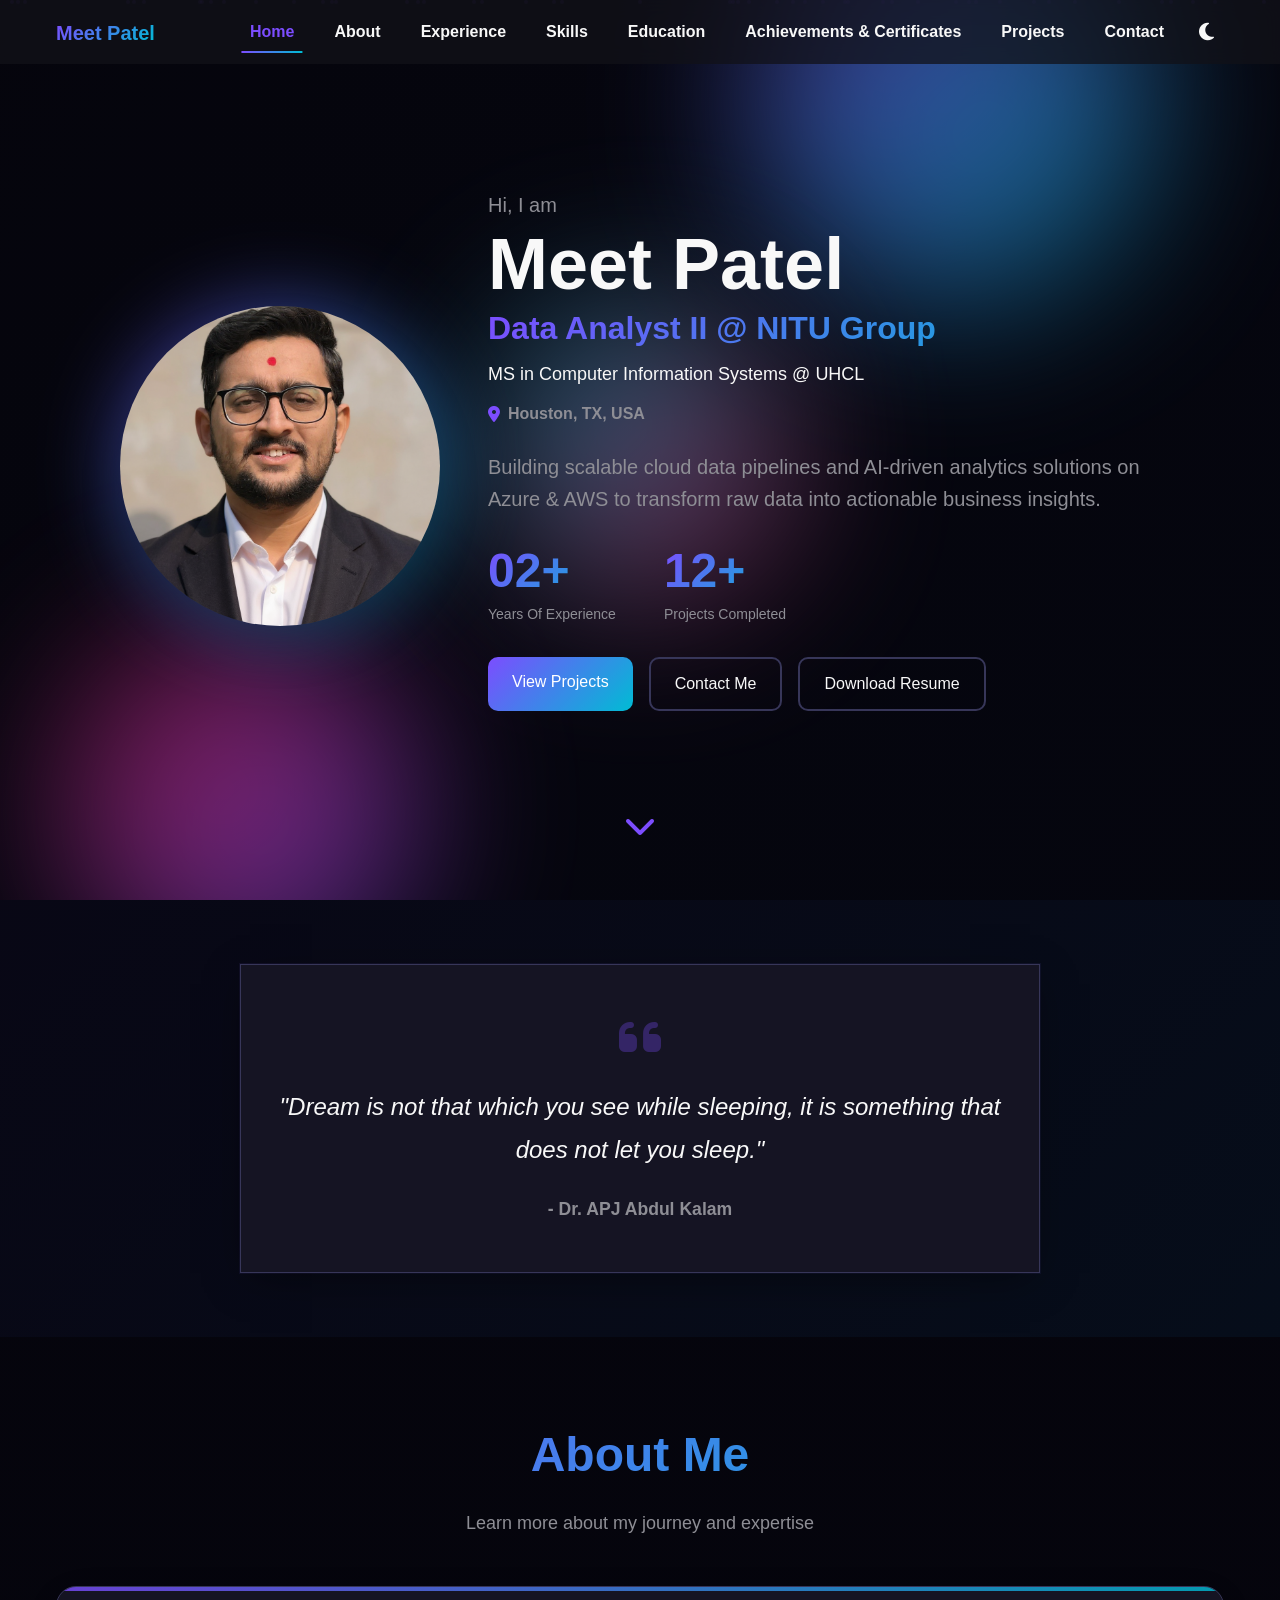
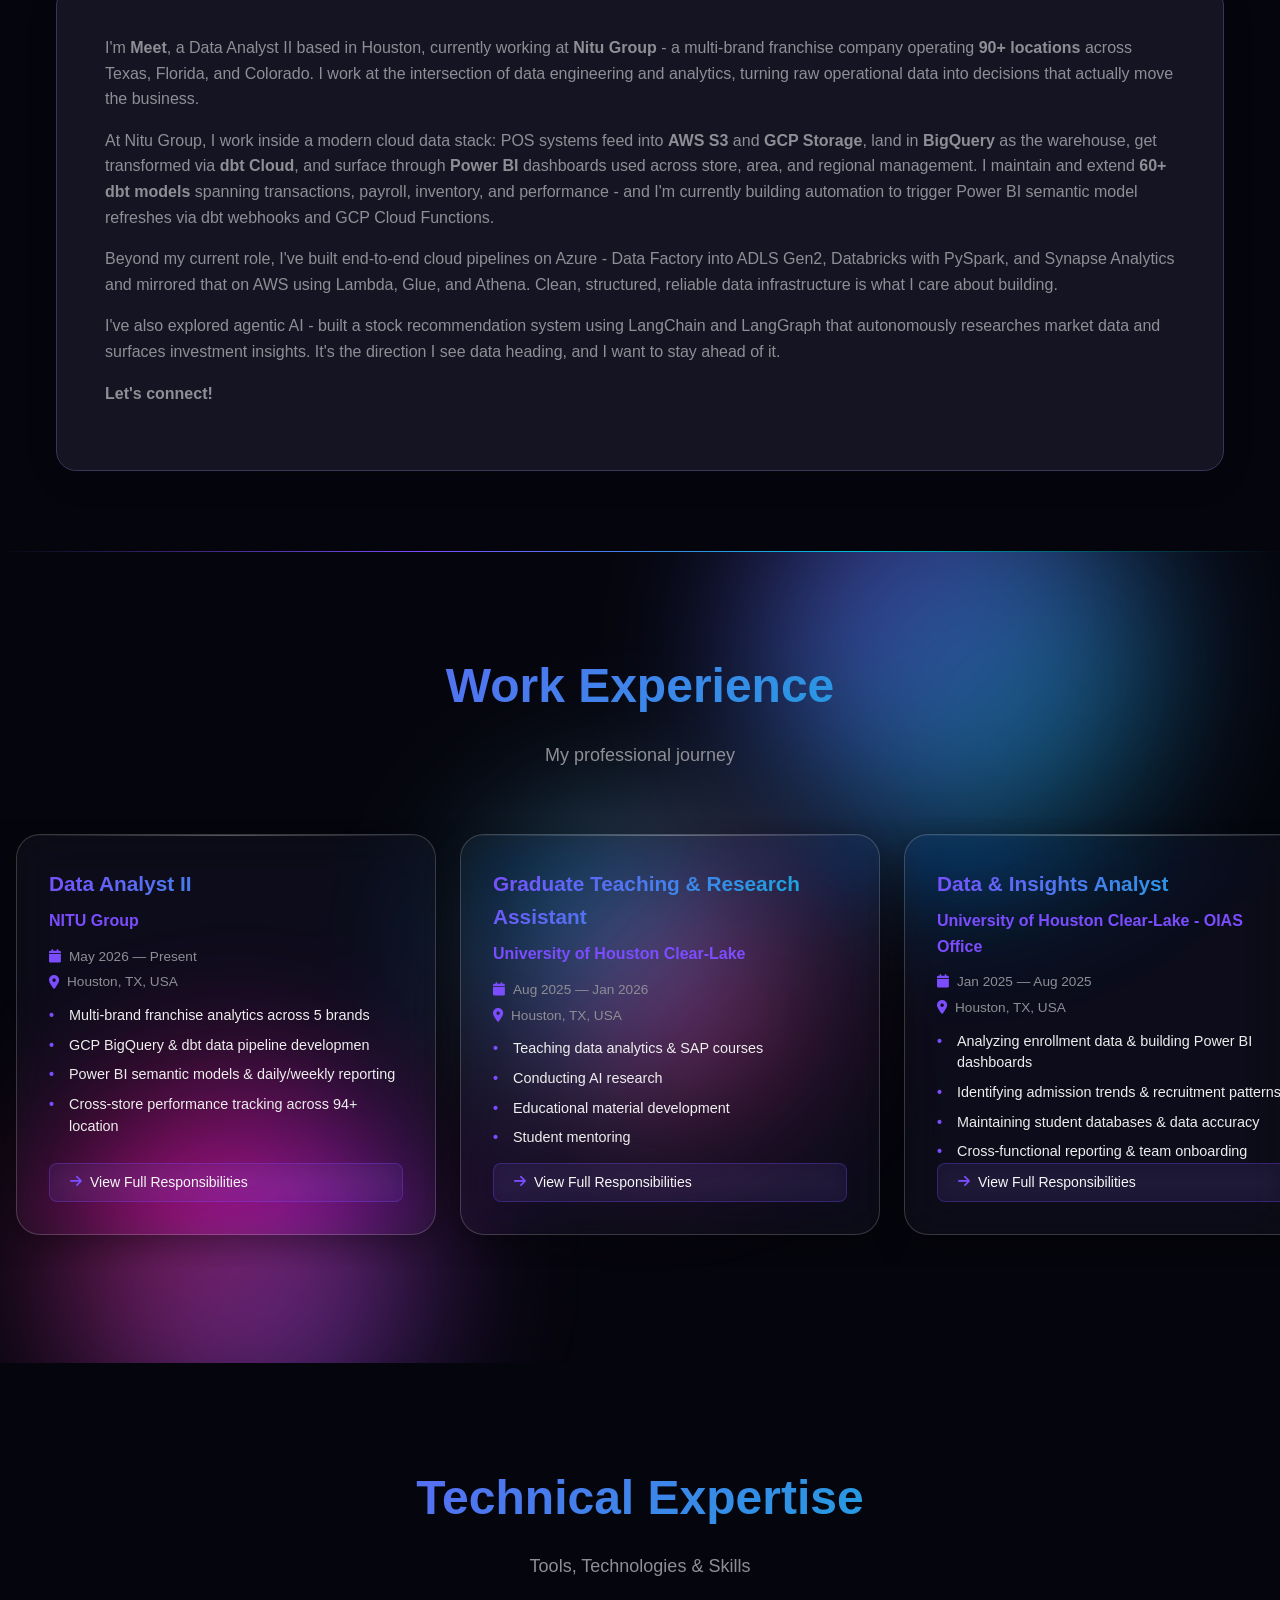
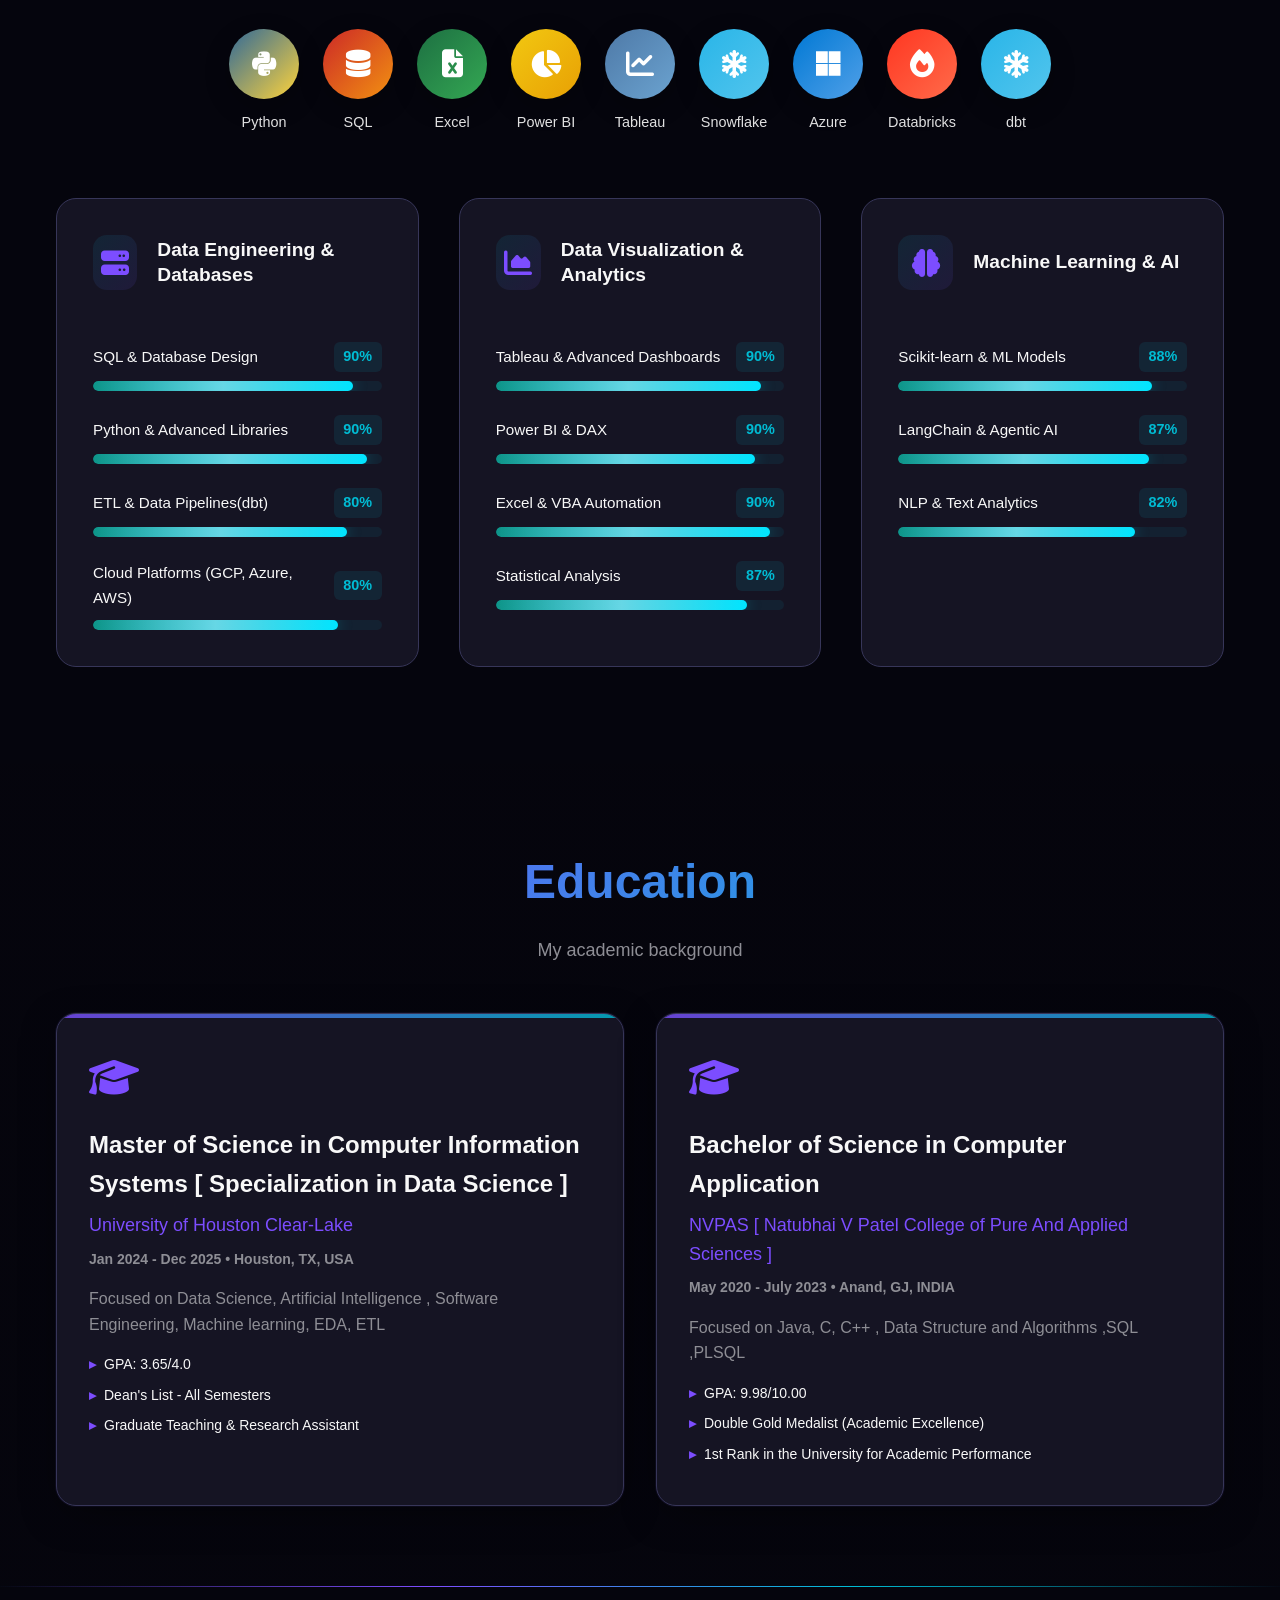
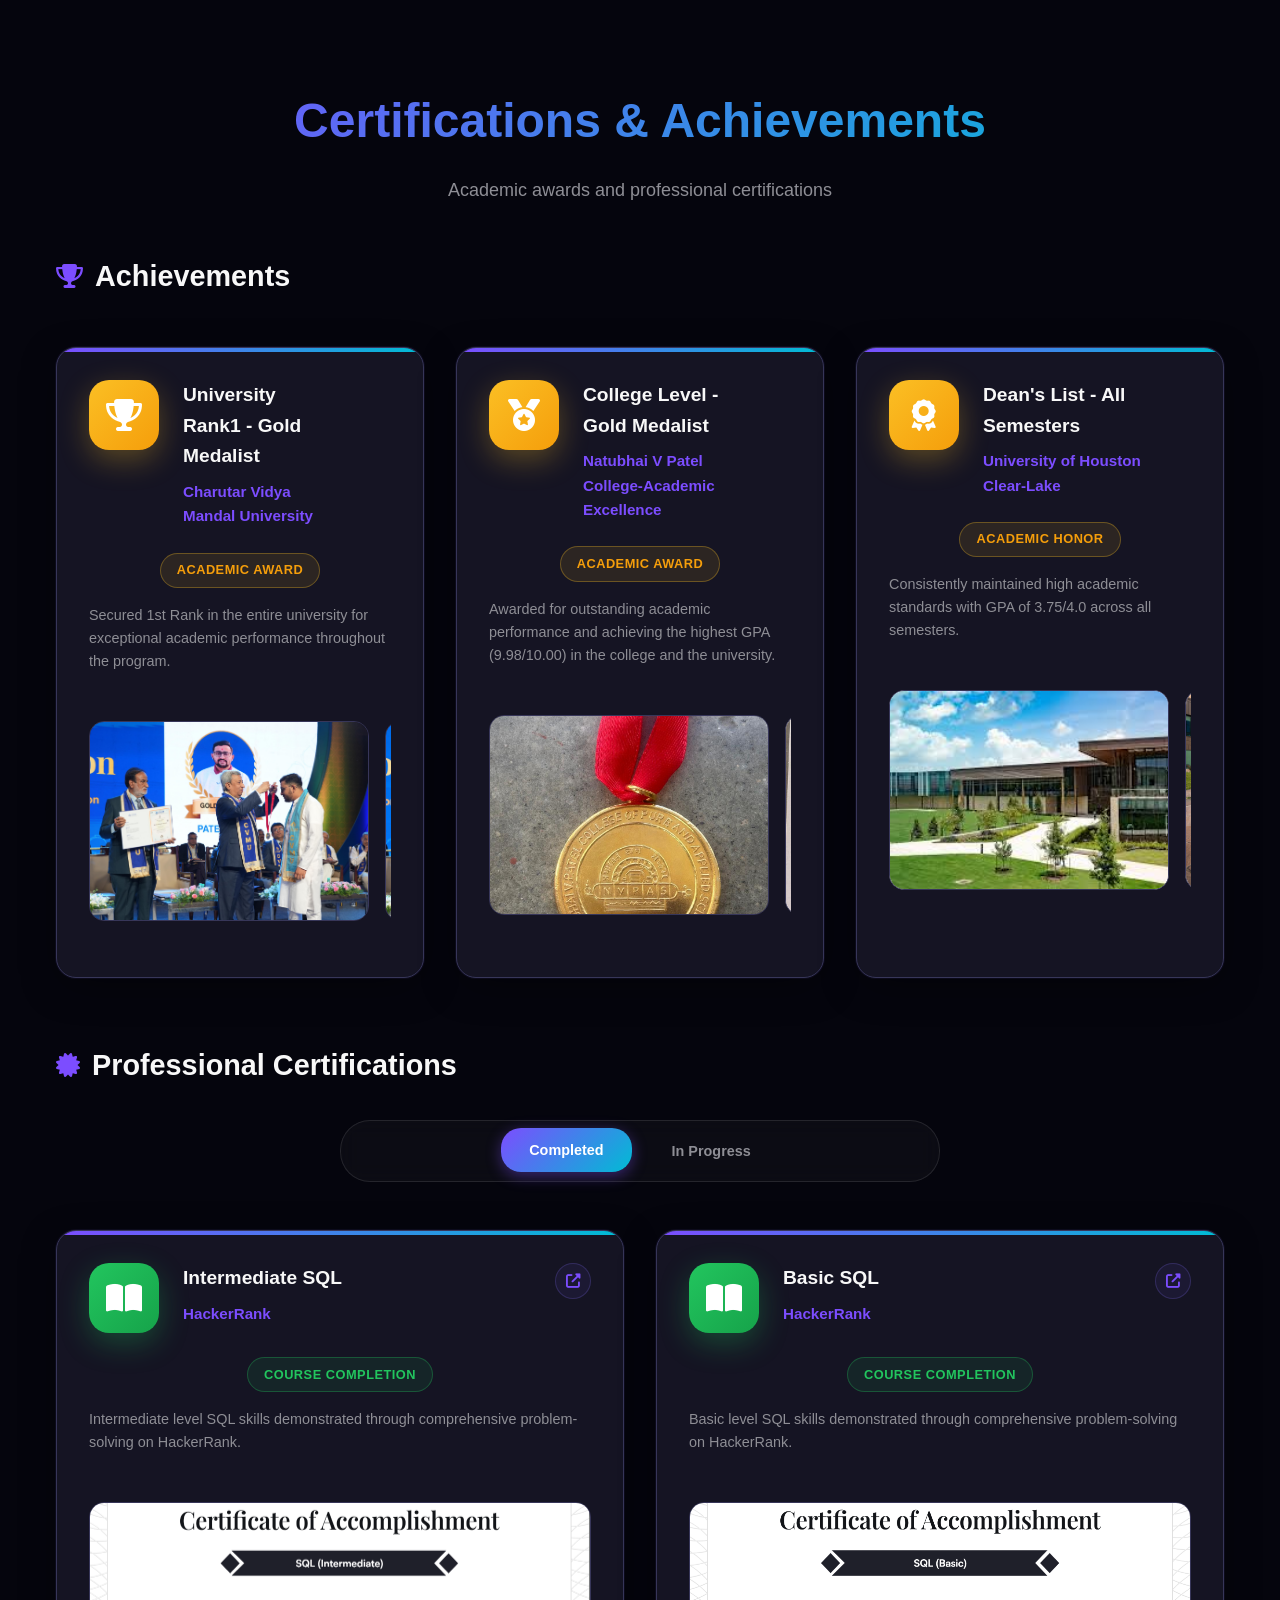
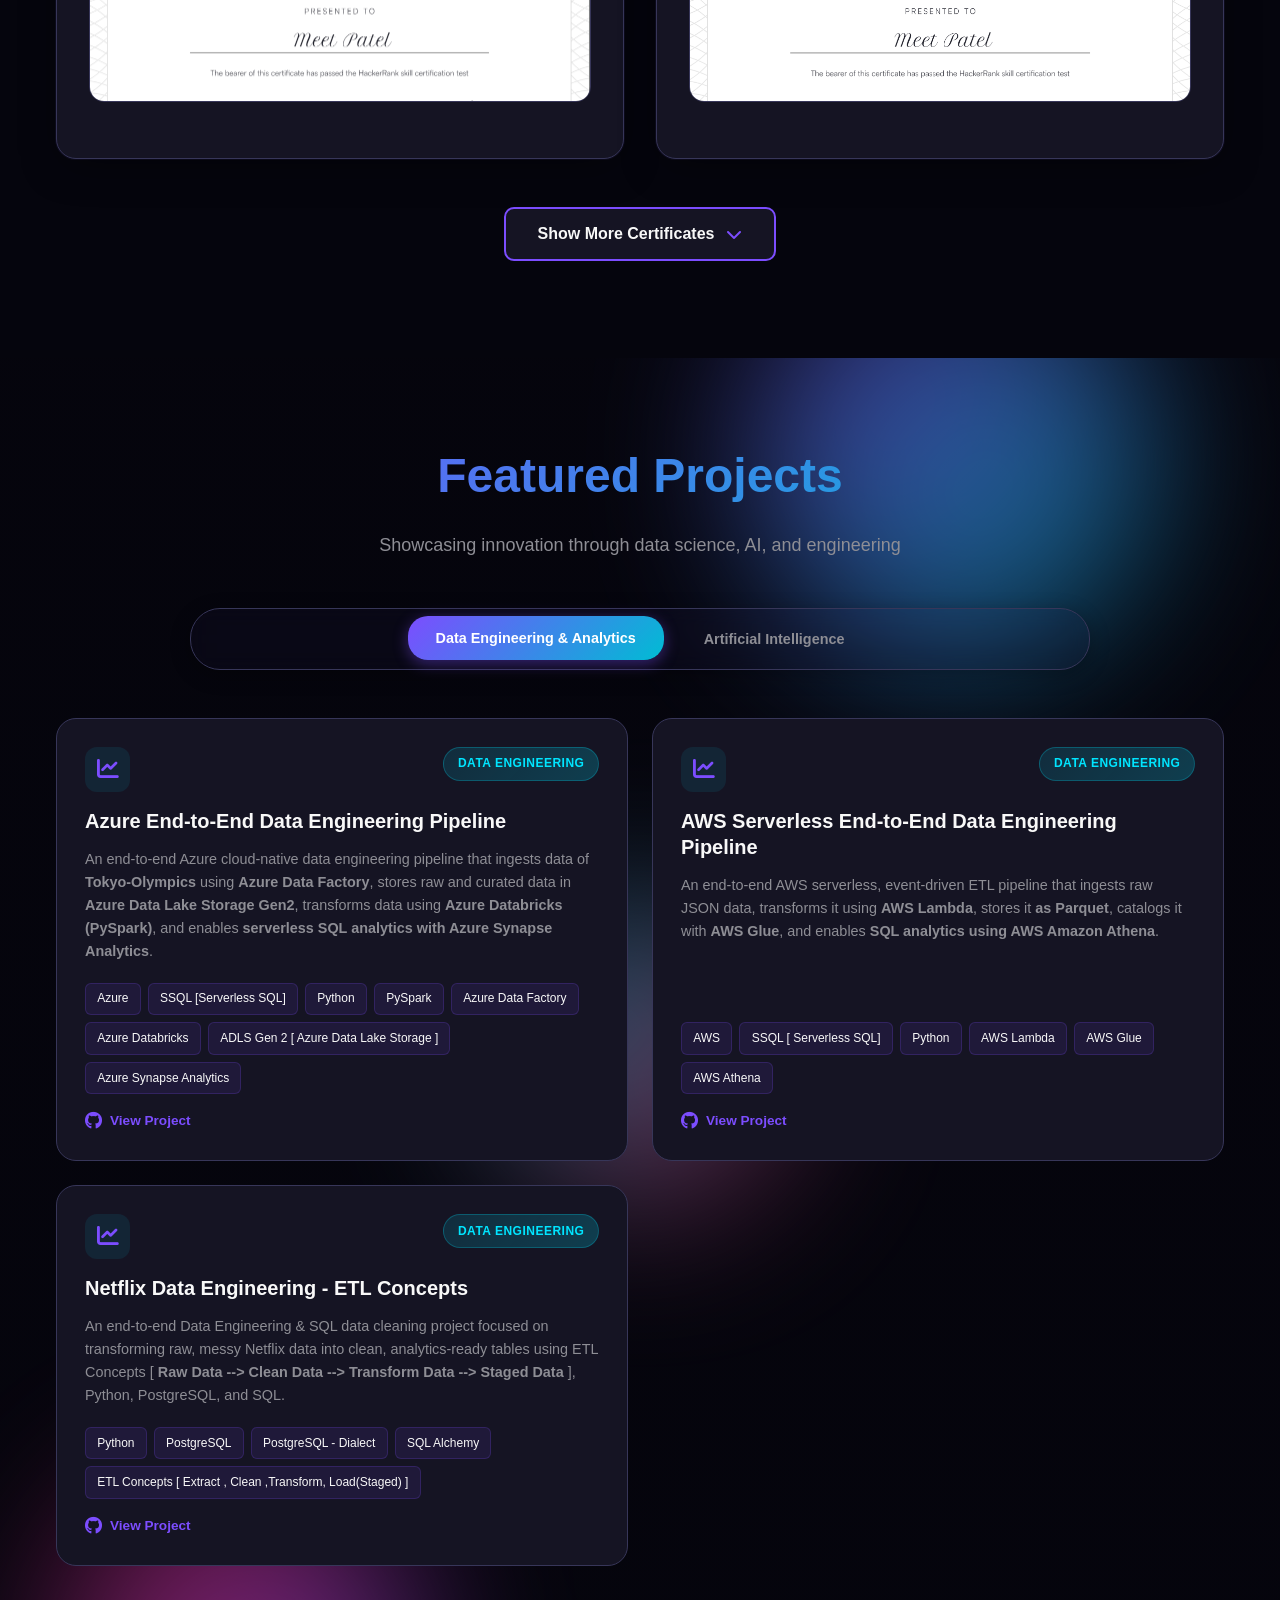
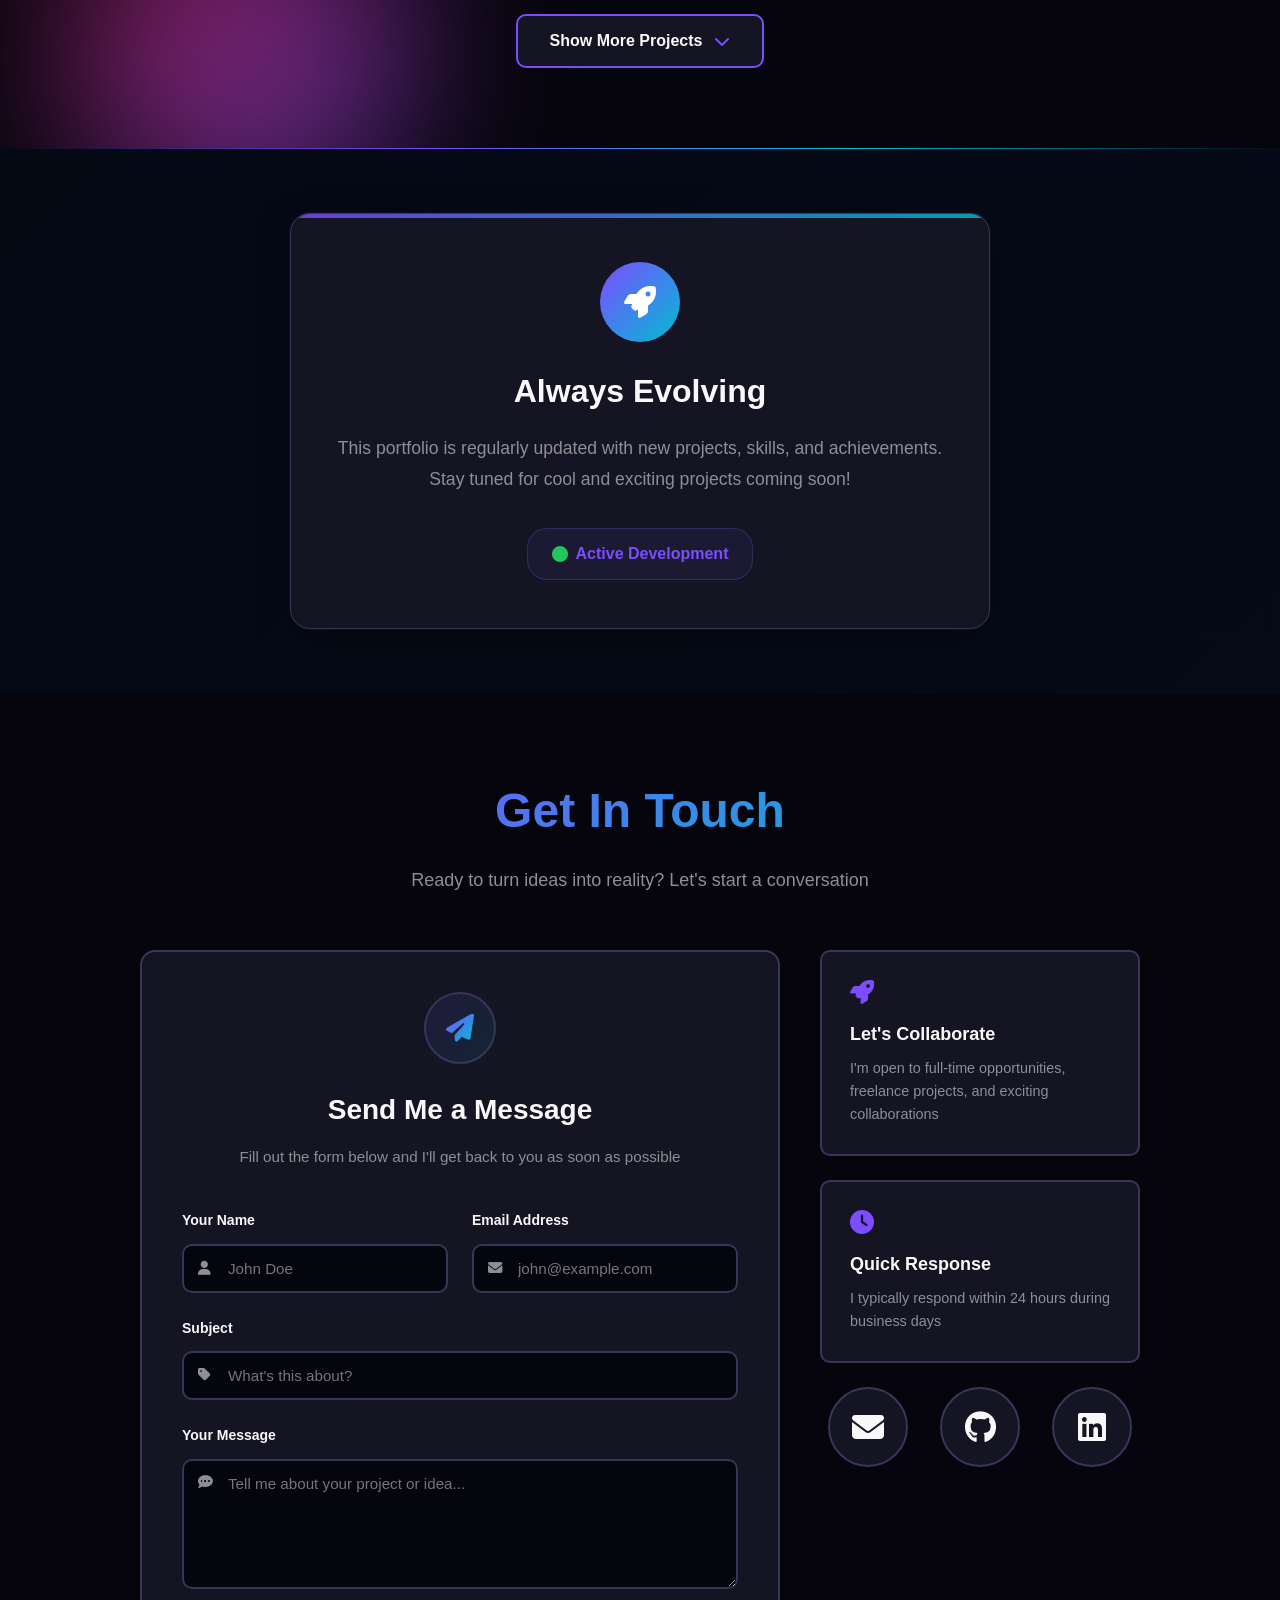
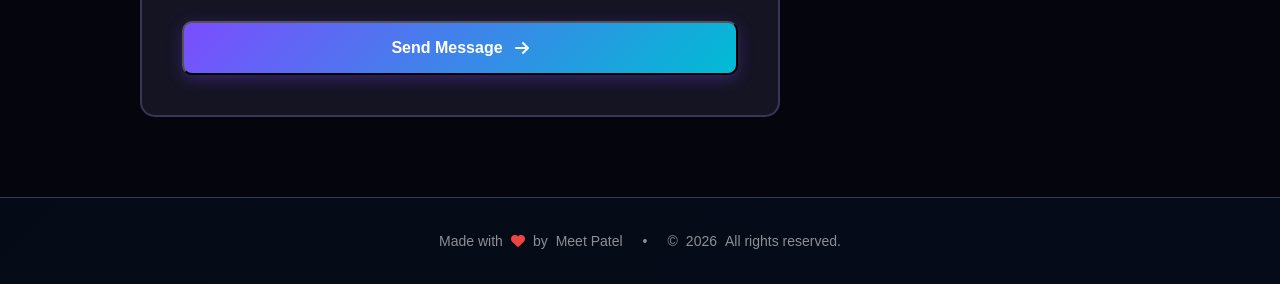
==== index.html @ b6e89685 "Few Updates Added." ====
<!DOCTYPE html>
<html lang="en" class="dark">
<head>
    <meta charset="UTF-8">
    <meta name="viewport" content="width=device-width, initial-scale=1.0">
    <title>Meet Patel - Data Analyst | AI Engineer | SQL Developer | ETL Developer</title>
    <meta name="description" content="Building modern Data solutions with expertise in data analysis, data engineering, and cloud pipeline development.">
    <meta name="keywords" content="Full Stack Developer, Web Developer, React, Next.js, Portfolio">
    <link rel="icon" href="../portfolio/public/images/Meet2.png">
    <link rel="stylesheet" href="styles.css">
    <link rel="stylesheet" href="https://cdnjs.cloudflare.com/ajax/libs/font-awesome/6.4.0/css/all.min.css">
    
    <!-- Google Analytics -->
    <script async src="https://www.googletagmanager.com/gtag/js?id=G-3W97NX7TT8"></script>
    <script>
        window.dataLayer = window.dataLayer || [];
        function gtag(){dataLayer.push(arguments);}
        gtag('js', new Date());
        gtag('config', 'G-3W97NX7TT8');
    </script>
</head>
<body class="gradient-bg">
    <!-- Navigation -->
    <nav id="navigation">
        <div class="container">
            <div class="nav-content">
                <h2><a href="#hero" class="logo gradient-text">Meet Patel</a></h2>
                
                <div class="nav-desktop" id="navMenu">
                    <a href="#hero" class="nav-link">Home</a>
                    <a href="#about" class="nav-link">About</a>
                    <a href="#experience" class="nav-link">Experience</a>
                    <a href="#skills" class="nav-link">Skills</a>
                    <a href="#education" class="nav-link">Education</a>
                    <a href="#certificates" class="nav-link">Achievements & Certificates</a>
                    <a href="#projects" class="nav-link">Projects</a>
                    <a href="#contact" class="nav-link">Contact</a>
                    <button id="themeToggle" class="theme-toggle">
                        <i class="fas fa-sun sun-icon"></i>
                        <i class="fas fa-moon moon-icon"></i>
                    </button>
                </div>

                <div class="nav-mobile">
                    <button id="themeToggleMobile" class="theme-toggle">
                        <i class="fas fa-sun sun-icon"></i>
                        <i class="fas fa-moon moon-icon"></i>
                    </button>
                    <button id="menuToggle" class="menu-toggle">
                        <i class="fas fa-bars"></i>
                    </button>
                </div>
            </div>

            <div class="mobile-menu" id="mobileMenu">
                <a href="#hero" class="mobile-link">Home</a>
                <a href="#about" class="mobile-link">About</a>
                <a href="#experience" class="mobile-link">Experience</a>
                <a href="#skills" class="mobile-link">Skills</a>
                <a href="#education" class="mobile-link">Education</a>
                <a href="#certificates" class="mobile-link">Achievements & Certificates</a>
                <a href="#projects" class="mobile-link">Projects</a>
                <a href="#contact" class="mobile-link">Contact</a>
            </div>
            
            <div class="menu-backdrop" id="menuBackdrop"></div>
        </div>
    </nav>

    <!-- Hero Section -->
    <section id="hero" class="hero-section">
        <div class="glass-background">
            <div class="glass-blob glass-blob-1"></div>
            <div class="glass-blob glass-blob-2"></div>
            <div class="glass-blob glass-blob-3"></div>
        </div>
        <div class="particles" id="particles"></div>
        
        <div class="container hero-container">
            <div class="hero-content">
                <div class="profile-photo">
                    <div class="profile-glow"></div>
                    <img src="assets/images/Meet2.png" alt="Meet Patel" id="profileImage">
                </div>

                <div class="hero-text">
                    <p class="hero-greeting">Hi, I am</p>
                    <h1 class="hero-name" id="heroName">Meet Patel</h1>
                    <h2 class="hero-profession gradient-text" id="heroTitle">
                         Data Analyst II @ NITU Group  <!--&nbsp;&nbsp; /-- &nbsp;&nbsp;Data Engineer&nbsp;&nbsp -->
                    </h2>
                    <p class="hero-education">MS in Computer Information Systems @ UHCL </p>
                    <div class="hero-location">
                        <i class="fas fa-map-marker-alt"></i>
                        <span id="heroLocation"><b>Houston, TX, USA</b></span>
                    </div>
                    <p class="hero-tagline" id="heroTagline">Building scalable cloud data pipelines and AI-driven analytics solutions on Azure & AWS to transform raw data into actionable business insights.</p>
                    
                    <div class="hero-stats">
                        <div class="stat-item">
                            <h3 class="stat-number gradient-text">02+</h3>
                            <p class="stat-label">Years of Experience</p>
                        </div>
                        <div class="stat-item">
                            <h3 class="stat-number gradient-text">12+</h3>
                            <p class="stat-label">Projects Completed</p>
                        </div>
                    </div>
                    
                    <div class="hero-buttons">
                        <a href="#projects" class="btn btn-primary glow-effect">View Projects</a>
                        <a href="#contact" class="btn btn-outline">Contact Me</a>
                        <a href="assets/resume/Meet-Patel-1.0.pdf" download="Meet_Patel_Resume.pdf" class="btn btn-outline">Download Resume</a>
                    </div>

                    <div class="social-links" id="socialLinks">
                        <!-- Loaded dynamically -->
                    </div>
                </div>
            </div>
        </div>

        <div class="scroll-indicator">
            <a href="#about"><i class="fas fa-chevron-down"></i></a>
        </div>
    </section>

    <!-- Quote Section -->
    <section class="quote-section">
        <div class="container">
            <div class="quote-card">
                <i class="fas fa-quote-left quote-icon"></i>
                <p class="quote-text">"Dream is not that which you see while sleeping, it is something that does not let you sleep."</p>
                <p class="quote-author">- Dr. APJ Abdul Kalam</p>
            </div>
        </div>
    </section>

    <!-- About Section -->
    <section id="about" class="section">
        <div class="container">
            <h2 class="section-title gradient-text">About Me</h2>
            <p class="section-subtitle">Learn more about my journey and expertise</p>
            
            <div class="about-card">
                <div class="about-content">
                    <div class="about-text">
                        
                        <p class="about-bio">
                            I'm <strong>Meet</strong>, a Data Analyst II based in Houston, currently working at
    <strong>Nitu Group</strong> - a multi-brand franchise company operating <strong>90+ locations</strong>
    across Texas, Florida, and Colorado. I work at the intersection of data engineering and
    analytics, turning raw operational data into decisions that actually move the business.
                        </p>
                        <p class="about-bio">
                            At Nitu Group, I work inside a modern cloud data stack: POS systems feed into
    <strong>AWS S3</strong> and <strong>GCP Storage</strong>, land in <strong>BigQuery</strong> as the
    warehouse, get transformed via <strong>dbt Cloud</strong>, and surface through
    <strong>Power BI</strong> dashboards used across store, area, and regional management.
    I maintain and extend <strong>60+ dbt models</strong> spanning transactions, payroll,
    inventory, and performance - and I'm currently building automation to trigger
    Power BI semantic model refreshes via dbt webhooks and GCP Cloud Functions.
                        </p>
                        <p class="about-bio">
                            Beyond my current role, I've built end-to-end cloud pipelines on Azure -
    Data Factory into ADLS Gen2, Databricks with PySpark, and Synapse Analytics and
    mirrored that on AWS using Lambda, Glue, and Athena. Clean, structured, reliable
    data infrastructure is what I care about building.
                        </p>
                        <p class="about-bio">
                            I've also explored agentic AI - built a stock recommendation system using
    LangChain and LangGraph that autonomously researches market data and surfaces investment
    insights. It's the direction I see data heading, and I want to stay ahead of it.
                        </p>
                        <p class="about-bio">
                         <strong>Let's connect!</strong>
                        </p>
                    </div>

                    <div class="stats-grid" id="statsGrid">
                        <!-- Loaded dynamically -->
                    </div>
                </div>
            </div>
        </div>
    </section>

     <!-- Experience Section -->
    <section id="experience" class="section experience-section">
        <div class="glass-background">
            <div class="glass-blob glass-blob-1"></div>
            <div class="glass-blob glass-blob-2"></div>
            <div class="glass-blob glass-blob-3"></div>
        </div>
        
        <div class="container">
            <h2 class="section-title gradient-text" style="position: relative; z-index: 1;">Work Experience</h2>
            <p class="section-subtitle" style="position: relative; z-index: 1;">My professional journey</p>
        </div>
            
        <div class="experience-scroll-container">
            <div class="experience-scroll-wrapper">
                <!-- Large Featured Card - Main Experience -->
                <div class="glass-bento-item glass-bento-item-1">
                    <div>
                        <h3 class="bento-title gradient-text">Data Analyst II</h3>
                        <p class="bento-company">NITU Group</p>
                        <div class="bento-meta">
                            <i class="fas fa-calendar"></i>
                            <span>May 2026 — Present</span>
                        </div>
                        <div class="bento-meta">
                            <i class="fas fa-map-marker-alt"></i>
                            <span>Houston, TX, USA</span>
                        </div>
                        <ul class="bento-list">
                            <li>Multi-brand franchise analytics across 5 brands</li>
                            <li>GCP BigQuery & dbt data pipeline developmen</li>
                            <li>Power BI semantic models & daily/weekly reporting</li>
                            <li>Cross-store performance tracking across 94+ location</li>
                        </ul>
                    </div>
                    <button class="bento-button" onclick="openResponsibilitiesModal('exp5')">
                        <i class="fas fa-arrow-right"></i> View Full Responsibilities
                    </button>
                </div>
                <div class="glass-bento-item glass-bento-item-1">
                    <div>
                        <h3 class="bento-title gradient-text">Graduate Teaching & Research Assistant</h3>
                        <p class="bento-company">University of Houston Clear-Lake</p>
                        <div class="bento-meta">
                            <i class="fas fa-calendar"></i>
                            <span>Aug 2025 — Jan 2026</span>
                        </div>
                        <div class="bento-meta">
                            <i class="fas fa-map-marker-alt"></i>
                            <span>Houston, TX, USA</span>
                        </div>
                        <ul class="bento-list">
                            <li>Teaching data analytics & SAP courses</li>
                            <li>Conducting AI research</li>
                            <li>Educational material development</li>
                            <li>Student mentoring</li>
                        </ul>
                    </div>
                    <button class="bento-button" onclick="openResponsibilitiesModal('exp4')">
                        <i class="fas fa-arrow-right"></i> View Full Responsibilities
                    </button>
                </div>
                

                 <div class="glass-bento-item glass-bento-item-1">
                    <div>
                        <h3 class="bento-title gradient-text">Data & Insights Analyst</h3>
                        <p class="bento-company">University of Houston Clear-Lake - OIAS Office </p>
                        <div class="bento-meta">
                            <i class="fas fa-calendar"></i>
                            <span>Jan 2025 — Aug 2025</span>
                        </div>
                        <div class="bento-meta">
                            <i class="fas fa-map-marker-alt"></i>
                            <span>Houston, TX, USA</span>
                        </div>
                        <ul class="bento-list">
                            <li>Analyzing enrollment data & building Power BI dashboards</li>
                            <li>Identifying admission trends & recruitment patterns</li>
                            <li>Maintaining student databases & data accuracy</li>
                            <li>Cross-functional reporting & team onboarding</li>
                        </ul>
                    </div>
                    <button class="bento-button" onclick="openResponsibilitiesModal('exp3')">
                        <i class="fas fa-arrow-right"></i> View Full Responsibilities
                    </button>
                </div>

                <!-- Large Featured Card - Secondary Experience -->
                <div class="glass-bento-item glass-bento-item-2">
                    <div>
                        <h3 class="bento-title gradient-text">Data Analyst</h3>
                        <p class="bento-company">Archi Farming Equipment</p>
                        <div class="bento-meta">
                            <i class="fas fa-calendar"></i>
                            <span>Jan 2023 — Dec 2023</span>
                        </div>
                        <div class="bento-meta">
                            <i class="fas fa-map-marker-alt"></i>
                            <span>Remote - India</span>
                        </div>
                        <ul class="bento-list">
                            <li>Tableau automation (15hrs/week saved)</li>
                            <li>85% data accuracy improvement</li>
                            <li>Inventory forecasting optimization</li>
                            <li>A/B testing campaigns</li>
                        </ul>
                    </div>
                    <button class="bento-button" onclick="openResponsibilitiesModal('exp2')">
                        <i class="fas fa-arrow-right"></i> View Full Responsibilities
                    </button>
                </div>

                <!-- Large Featured Card - Secondary Experience -->
                <div class="glass-bento-item glass-bento-item-2">
                    <div>
                        <h3 class="bento-title gradient-text">Data Analyst - Intern</h3>
                        <p class="bento-company">Atmiya Developers</p>
                        <div class="bento-meta">
                            <i class="fas fa-calendar"></i>
                            <span>Aug 2022 — Dec 2022</span>
                        </div>
                        <div class="bento-meta">
                            <i class="fas fa-map-marker-alt"></i>
                            <span>Remote - India</span>
                        </div>
                        <ul class="bento-list">
                            <li>Data cleaning & preprocessing</li>
                            <li>Sales trend analysis</li>
                            <li>Interactive dashboards in Power BI</li>
                            <li>Market research support</li>
                        </ul>
                    </div>
                    <button class="bento-button" onclick="openResponsibilitiesModal('exp1')">
                        <i class="fas fa-arrow-right"></i> View Full Responsibilities
                    </button>
                </div>
            </div>
    </section>

    <!-- Skills Section -->
    <!-- <section id="skills" class="section">
        <div class="container">
            <h2 class="section-title gradient-text">Skills & Technologies</h2>
            <p class="section-subtitle">Tools and technologies I work with</p>
            
            <div class="skills-cards-container">
                <div class="skill-category-card">
                    <div class="skill-card-header">
                        <i class="fas fa-database"></i>
                        <h3>Data & Analytics</h3>
                    </div>
                    <div class="skill-items">
                        <span class="skill-tag">SQL</span>
                        <span class="skill-tag">Python</span>
                        <span class="skill-tag">Pandas</span>
                        <span class="skill-tag">NumPy</span>
                        <span class="skill-tag">Power BI</span>
                        <span class="skill-tag">Tableau</span>
                        <span class="skill-tag">Excel</span>
                        <span class="skill-tag">R</span>
                    </div>
                </div>

                <div class="skill-category-card">
                    <div class="skill-card-header">
                        <i class="fas fa-brain"></i>
                        <h3>AI Frameworks</h3>
                    </div>
                    <div class="skill-items">
                        <span class="skill-tag">Scikit-learn</span>
                        <span class="skill-tag">LangGraph</span>
                        <span class="skill-tag">LangChain</span>
                        <span class="skill-tag">OpenAI API</span>
                        <span class="skill-tag">Hugging Face</span>
                        <span class="skill-tag">NLTK</span>
                    </div>
                </div>

                <div class="skill-category-card">
                    <div class="skill-card-header">
                        <i class="fas fa-exchange-alt"></i>
                        <h3>ETL & Data Engineering</h3>
                    </div>
                    <div class="skill-items">
                        <span class="skill-tag">Databricks</span>
                        <span class="skill-tag">Azure Data Factory</span>
                        <span class="skill-tag">Snowflake</span>
                        <span class="skill-tag">dbt</span>
                        <span class="skill-tag">Pantaho</span>
                        <span class="skill-tag">ETL Pipelines</span>
                    </div>
                </div>

                <div class="skill-category-card">
                    <div class="skill-card-header">
                        <i class="fas fa-server"></i>
                        <h3>Databases & Cloud</h3>
                    </div>
                    <div class="skill-items">
                        <span class="skill-tag">PostgreSQL</span>
                        <span class="skill-tag">MySQL</span>
                        <span class="skill-tag">MongoDB</span>
                        <span class="skill-tag">AWS</span>
                        <span class="skill-tag">Azure</span>
                        <span class="skill-tag">Google Cloud</span>
                    </div>
                </div>
            </div>
        </div>
    </section> -->

    <!-- Technical Expertise Section -->
    <section id="skills" class="section technical-expertise-section">
        <div class="container">
            <h2 class="section-title gradient-text">Technical Expertise</h2>
            <p class="section-subtitle">Tools, Technologies & Skills</p>
            
            <!-- Tech Stack Showcase -->
            <div class="tech-stack-showcase">
                <div class="tech-stack-item">
                    <div class="tech-icon" style="background: linear-gradient(135deg, #306998, #FFD43B);">
                        <i class="fab fa-python"></i>
                    </div>
                    <span>Python</span>
                </div>
                <div class="tech-stack-item">
                    <div class="tech-icon" style="background: linear-gradient(135deg, #CC2927, #F29111);">
                        <i class="fas fa-database"></i>
                    </div>
                    <span>SQL</span>
                </div>
                <div class="tech-stack-item">
                    <div class="tech-icon" style="background: linear-gradient(135deg, #1D6F42, #34A853);">
                        <i class="fas fa-file-excel"></i>
                    </div>
                    <span>Excel</span>
                </div>
                <div class="tech-stack-item">
                    <div class="tech-icon" style="background: linear-gradient(135deg, #F2C811, #E8A004);">
                        <i class="fas fa-chart-pie"></i>
                    </div>
                    <span>Power BI</span>
                </div>
                <div class="tech-stack-item">
                    <div class="tech-icon" style="background: linear-gradient(135deg, #4E79A7, #6BA3D0);">
                        <i class="fas fa-chart-line"></i>
                    </div>
                    <span>Tableau</span>
                </div>
                <div class="tech-stack-item">
                    <div class="tech-icon" style="background: linear-gradient(135deg, #29B5E8, #52C5ED);">
                        <i class="fas fa-snowflake"></i>
                    </div>
                    <span>Snowflake</span>
                </div>
                <div class="tech-stack-item">
                    <div class="tech-icon" style="background: linear-gradient(135deg, #0078D4, #50A0E8);">
                        <i class="fab fa-microsoft"></i>
                    </div>
                    <span>Azure</span>
                </div>
                <div class="tech-stack-item">
                    <div class="tech-icon" style="background: linear-gradient(135deg, #FF3621, #FF6B4A);">
                        <i class="fas fa-fire"></i>
                    </div>
                    <span>Databricks</span>
                </div>
                <div class="tech-stack-item">
                    <div class="tech-icon" style="background: linear-gradient(135deg, #29B5E8, #52C5ED);">
                        <i class="fas fa-snowflake"></i>
                    </div>
                    <span>dbt</span>
                </div>
            </div>

            <!-- Skills Categories -->
            <div class="skills-mastery-grid">
                <!-- Data Engineering & Databases -->
                <div class="skill-mastery-card">
                    <div class="skill-category-header">
                        <div class="category-icon-wrapper">
                            <i class="fas fa-server"></i>
                        </div>
                        <h3>Data Engineering & Databases</h3>
                    </div>
                    <div class="skill-bars">
                        <div class="skill-bar-item">
                            <div class="skill-info">
                                <span>SQL & Database Design</span>
                                <span class="skill-level">90%</span>
                            </div>
                            <div class="skill-progress">
                                <div class="skill-progress-fill" style="width: 90%"></div>
                            </div>
                        </div>
                        <div class="skill-bar-item">
                            <div class="skill-info">
                                <span>Python & Advanced Libraries</span>
                                <span class="skill-level">90%</span>
                            </div>
                            <div class="skill-progress">
                                <div class="skill-progress-fill" style="width: 95%"></div>
                            </div>
                        </div>
                        <div class="skill-bar-item">
                            <div class="skill-info">
                                <span>ETL & Data Pipelines(dbt)</span>
                                <span class="skill-level">80%</span>
                            </div>
                            <div class="skill-progress">
                                <div class="skill-progress-fill" style="width: 88%"></div>
                            </div>
                        </div>
                        <div class="skill-bar-item">
                            <div class="skill-info">
                                <span>Cloud Platforms (GCP, Azure, AWS)</span>
                                <span class="skill-level">80%</span>
                            </div>
                            <div class="skill-progress">
                                <div class="skill-progress-fill" style="width: 85%"></div>
                            </div>
                        </div>
                    </div>
                </div>

                <!-- Data Visualization & Analytics -->
                <div class="skill-mastery-card">
                    <div class="skill-category-header">
                        <div class="category-icon-wrapper">
                            <i class="fas fa-chart-area"></i>
                        </div>
                        <h3>Data Visualization & Analytics</h3>
                    </div>
                    <div class="skill-bars">
                        <div class="skill-bar-item">
                            <div class="skill-info">
                                <span>Tableau & Advanced Dashboards</span>
                                <span class="skill-level">90%</span>
                            </div>
                            <div class="skill-progress">
                                <div class="skill-progress-fill" style="width: 92%"></div>
                            </div>
                        </div>
                        <div class="skill-bar-item">
                            <div class="skill-info">
                                <span>Power BI & DAX</span>
                                <span class="skill-level">90%</span>
                            </div>
                            <div class="skill-progress">
                                <div class="skill-progress-fill" style="width: 90%"></div>
                            </div>
                        </div>
                        <div class="skill-bar-item">
                            <div class="skill-info">
                                <span>Excel & VBA Automation</span>
                                <span class="skill-level">90%</span>
                            </div>
                            <div class="skill-progress">
                                <div class="skill-progress-fill" style="width: 95%"></div>
                            </div>
                        </div>
                        <div class="skill-bar-item">
                            <div class="skill-info">
                                <span>Statistical Analysis</span>
                                <span class="skill-level">87%</span>
                            </div>
                            <div class="skill-progress">
                                <div class="skill-progress-fill" style="width: 87%"></div>
                            </div>
                        </div>
                    </div>
                </div>

                <!-- Machine Learning & AI -->
                <div class="skill-mastery-card">
                    <div class="skill-category-header">
                        <div class="category-icon-wrapper">
                            <i class="fas fa-brain"></i>
                        </div>
                        <h3>Machine Learning & AI</h3>
                    </div>
                    <div class="skill-bars">
                        <div class="skill-bar-item">
                            <div class="skill-info">
                                <span>Scikit-learn & ML Models</span>
                                <span class="skill-level">88%</span>
                            </div>
                            <div class="skill-progress">
                                <div class="skill-progress-fill" style="width: 88%"></div>
                            </div>
                        </div>
                        <div class="skill-bar-item">
                            <div class="skill-info">
                                <span>LangChain & Agentic AI</span>
                                <span class="skill-level">87%</span>
                            </div>
                            <div class="skill-progress">
                                <div class="skill-progress-fill" style="width: 87%"></div>
                            </div>
                        </div>
                        <div class="skill-bar-item">
                            <div class="skill-info">
                                <span>NLP & Text Analytics</span>
                                <span class="skill-level">82%</span>
                            </div>
                            <div class="skill-progress">
                                <div class="skill-progress-fill" style="width: 82%"></div>
                            </div>
                        </div>
                        <!-- <div class="skill-bar-item">
                            <div class="skill-info">
                                <span>Deep Learning Frameworks</span>
                                <span class="skill-level">78%</span>
                            </div>
                            <div class="skill-progress">
                                <div class="skill-progress-fill" style="width: 78%"></div>
                            </div>
                        </div> -->
                    </div>
                </div>
            </div>
        </div>
    </section>

    <!-- Education Section -->
    <section id="education" class="section">
        <div class="container">
            <h2 class="section-title gradient-text">Education</h2>
            <p class="section-subtitle">My academic background</p>
            
            <div class="education-cards-container">
                <div class="education-card">
                    <div class="education-icon">
                        <i class="fas fa-graduation-cap"></i>
                    </div>
                    <h3 class="education-degree">Master of Science in Computer Information Systems <b>[ Specialization in Data Science ]</b></h3>
                    <p class="education-school">University of Houston Clear-Lake</p>
                    <p class="education-dates"><b>Jan 2024 - Dec 2025 • Houston, TX, USA</b></p>
                    <p class="education-description">Focused on Data Science, Artificial Intelligence , Software Engineering, Machine learning, EDA, ETL</p>
                    <ul class="education-highlights">
                        <li>GPA: 3.65/4.0</li>
                        <li>Dean's List - All Semesters</li>
                        <li>Graduate Teaching & Research Assistant</li>
                    </ul>
                </div>

                <div class="education-card">
                    <div class="education-icon">
                        <i class="fas fa-graduation-cap"></i>
                    </div>
                    <h3 class="education-degree">Bachelor of Science in Computer Application</h3>
                    <p class="education-school">NVPAS [ Natubhai V Patel College of Pure And Applied Sciences ]</p>
                    <p class="education-dates"><b>May 2020 - July 2023 • Anand, GJ, INDIA</b></p>
                    <p class="education-description">Focused on Java, C, C++ , Data Structure and Algorithms ,SQL ,PLSQL</p>
                    <ul class="education-highlights">
                        <li>GPA: 9.98/10.00</li>
                        <li>Double Gold Medalist (Academic Excellence)</li>
                        <li>1st Rank in the University for Academic Performance</li>
                    </ul>
                </div>
            </div>
        </div>
    </section>

    <!-- Certifications & Achievements Section -->
    <section id="certificates" class="section certifications-section">
        <div class="container">
            <h2 class="section-title gradient-text">Certifications & Achievements</h2>
            <p class="section-subtitle">Academic awards and professional certifications</p>
            
            <!-- Achievements Subsection -->
            <div class="achievements-subsection">
                <h3 class="subsection-title">
                    <i class="fas fa-trophy"></i>
                    Achievements
                </h3>
                
                <div class="certifications-grid">

                    <div class="cert-card academic-award">
                        <div class="cert-header">
                            <div class="cert-icon">
                                <i class="fas fa-trophy"></i>
                            </div>
                            <div class="cert-info">
                                <h3 class="cert-title">University Rank1 - Gold Medalist</h3>
                                <p class="cert-issuer">Charutar Vidya Mandal University</p>
                            </div>
                        </div>
                        <div class="cert-badge">Academic Award</div>
                        <p class="cert-description">Secured 1st Rank in the entire university for exceptional academic performance throughout the program.</p>
                        
                        <div class="cert-images-wrapper">
                            <div class="cert-images">
                                <img src="assets/certifications/Gold_Medal_1.jpg" alt="Gold Medal Certificate 1" onerror="this.style.display='none'">
                                <img src="assets/certifications/Gold_Medal_2.jpg" alt="Gold Medal Certificate 2" onerror="this.style.display='none'">
                                <img src="assets/certifications/Gold_Medal_3.jpg" alt="Gold Medal Certificate 3" onerror="this.style.display='none'">
                                <img src="assets/certifications/Gold_Medal_4.jpg" alt="Gold Medal Certificate 4" onerror="this.style.display='none'">
                                <img src="assets/certifications/Gold_Medal_5.jpg" alt="Gold Medal Certificate 5" onerror="this.style.display='none'">
                            </div>
                        </div>
                    </div>

                    <div class="cert-card academic-award">
                        <div class="cert-header">
                            <div class="cert-icon">
                                <i class="fas fa-medal"></i>
                            </div>
                            <div class="cert-info">
                                <h3 class="cert-title">College Level - Gold Medalist</h3>
                                <p class="cert-issuer">Natubhai V Patel College-Academic Excellence</p>
                            </div>
                        </div>
                        <div class="cert-badge">Academic Award</div>
                        <p class="cert-description">Awarded for outstanding academic performance and achieving the highest GPA (9.98/10.00) in the college and the university.</p>
                        
                        <div class="cert-images-wrapper">
                            <div class="cert-images">
                                <img src="assets/certifications/College_Gold_Medal_1.jpg" alt="College Gold Medal " onerror="this.style.display='none'">
                                <img src="assets/certifications/College_Gold_Medal_3.jpg" alt="College Gold Medal 2" onerror="this.style.display='none'">
                                <img src="assets/certifications/College_Gold_Medal_2.jpg" alt="College Gold Medal 3" onerror="this.style.display='none'">
                            </div>
                        </div>
                    </div>

                    

                    <div class="cert-card academic-award">
                        <div class="cert-header">
                            <div class="cert-icon">
                                <i class="fas fa-award"></i>
                            </div>
                            <div class="cert-info">
                                <h3 class="cert-title">Dean's List - All Semesters</h3>
                                <p class="cert-issuer">University of Houston Clear-Lake</p>
                            </div>
                        </div>
                        <div class="cert-badge">Academic Honor</div>
                        <p class="cert-description">Consistently maintained high academic standards with GPA of 3.75/4.0 across all semesters.</p>
                        
                        <div class="cert-images-wrapper">
                            <div class="cert-images">
                                <img src="assets/certifications/UHCL1.jpeg" alt="Dean's List Certificate 1" onerror="this.style.display='none'">
                                <img src="assets/certifications/UHCL2.jpg" alt="Dean's List Certificate 2" onerror="this.style.display='none'">
                                <img src="assets/certifications/UHCL3.jpg" alt="Dean's List Certificate 3" onerror="this.style.display='none'">
                            </div>
                        </div>
                    </div>
                </div>
            </div>

            <!-- Certificates Subsection -->
            <div class="certificates-subsection">
                <h3 class="subsection-title">
                    <i class="fas fa-certificate"></i>
                    Professional Certifications
                </h3>
                
                <!-- Certificate Tabs -->
                <div class="cert-tabs">
                    <button class="cert-tab active" data-category="completed">Completed</button>
                    <button class="cert-tab" data-category="in-progress">In Progress</button>
                </div>
                
                <div class="certifications-grid">
                    <div class="cert-card professional-cert" data-category="in-progress">
                        <div class="cert-header">
                            <div class="cert-icon">
                                <i class="fas fa-certificate"></i>
                            </div>
                            <div class="cert-info">
                                <h3 class="cert-title">Agentic AI with LangChain and LangGraph</h3>
                                <p class="cert-issuer">Udemy - KRISHAI Technologies</p>
                            </div>
                            <a href="#" class="cert-link-icon" target="_blank" title="View Certificate">
                                <i class="fas fa-external-link-alt"></i>
                            </a>
                        </div>
                        <div class="cert-badge">In Progress</div>
                        <p class="cert-description">Professional certification demonstrating expertise in designing and implementing Agentic AI systems using LangChain and LangGraph frameworks.</p>
                        <div class="cert-images-wrapper">
                            <div class="cert-images">
                                <img src="assets/certifications/agentic-ai-langchain-langgraph.jpg" alt="Agentic AI with LangChain and LangGraph Certificate" onerror="this.style.display='none'">
                            </div>
                        </div>
                    </div>

                    <div class="cert-card course-completion" data-category="in-progress">
                        <div class="cert-header">
                            <div class="cert-icon">
                                <i class="fas fa-graduation-cap"></i>
                            </div>
                            <div class="cert-info">
                                <h3 class="cert-title">Advanced SQL</h3>
                                <p class="cert-issuer">HackerRank</p>
                            </div>
                            <a href="https://www.hackerrank.com/" class="cert-link-icon" target="_blank" title="View Certificate">
                                <i class="fas fa-external-link-alt"></i>
                            </a>
                        </div>
                        <div class="cert-badge">In Progress</div>
                        <p class="cert-description">Comprehensive test problems covering Advance SQL for data science and business intelligence concepts.</p>
                        
                        <div class="cert-images-wrapper">
                            <div class="cert-images">
                                <img src="assets/certifications/ml-coursera-1.jpg" alt="ML Certificate 1" onerror="this.style.display='none'">
                            </div>
                        </div>
                    </div>

                    <div class="cert-card course-completion" data-category="completed">
                        <div class="cert-header">
                            <div class="cert-icon">
                                <i class="fas fa-book-open"></i>
                            </div>
                            <div class="cert-info">
                                <h3 class="cert-title">Intermediate SQL</h3>
                                <p class="cert-issuer">HackerRank</p>
                            </div>
                            <a href="https://www.hackerrank.com/certificates/iframe/79b9d96476cd" class="cert-link-icon" target="_blank" title="View Certificate">
                                <i class="fas fa-external-link-alt"></i>
                            </a>
                        </div>
                        <div class="cert-badge">Course Completion</div>
                        <p class="cert-description">Intermediate level SQL skills demonstrated through comprehensive problem-solving on HackerRank.</p>
                        
                        <div class="cert-images-wrapper">
                            <div class="cert-images">
                                <img src="assets/certifications/Intermidiate_SQL.png" alt="HackerRank Certificate" onerror="this.style.display='none'">
                            </div>
                        </div>
                    </div>
                    <div class="cert-card course-completion" data-category="completed">
                        <div class="cert-header">
                            <div class="cert-icon">
                                <i class="fas fa-book-open"></i>
                            </div>
                            <div class="cert-info">
                                <h3 class="cert-title">Basic SQL</h3>
                                <p class="cert-issuer">HackerRank</p>
                            </div>
                            <a href="https://www.hackerrank.com/certificates/iframe/5808f2b95f1f" class="cert-link-icon" target="_blank" title="View Certificate">
                                <i class="fas fa-external-link-alt"></i>
                            </a>
                        </div>
                        <div class="cert-badge">Course Completion</div>
                        <p class="cert-description">Basic level SQL skills demonstrated through comprehensive problem-solving on HackerRank.</p>
                        
                        <div class="cert-images-wrapper">
                            <div class="cert-images">
                                <img src="assets/certifications/Basic_SQL.png" alt="DataCamp Certificate" onerror="this.style.display='none'">
                            </div>
                        </div>
                    </div>
                </div>
                
                <div class="cert-show-more-container">
                    <button id="showMoreCerts" class="btn btn-outline show-more-btn">
                        <span class="show-text">Show More Certificates</span>
                        <span class="hide-text" style="display: none;">Show Less</span>
                        <i class="fas fa-chevron-down"></i>
                    </button>
                </div>
            </div>
        </div>
    </section>


    <!-- Projects Section -->
    <section id="projects" class="section projects-section">
        <div class="glass-background">
            <div class="glass-blob glass-blob-1"></div>
            <div class="glass-blob glass-blob-2"></div>
            <div class="glass-blob glass-blob-3"></div>
        </div>
        <div class="container">
            <h2 class="section-title gradient-text" style="position: relative; z-index: 1;">Featured Projects</h2>
            <p class="section-subtitle" style="position: relative; z-index: 1;">Showcasing innovation through data science, AI, and engineering</p>
            
            <!-- Project Tabs -->
            <div class="project-tabs">
                <button class="project-tab active" data-category="DEA">Data Engineering & Analytics</button>
                <button class="project-tab" data-category="AI">Artificial Intelligence</button>
            </div>

            <!-- Projects Bento Grid -->
            <div class="projects-bento-grid">
                <!-- AI Project Card -->
                <div class="project-bento-card project-bento-medium" data-category="AI">
                    <div class="project-card-header">
                        <div class="project-icon">
                            <i class="fas fa-brain"></i>
                        </div>
                        <span class="project-category-badge ai">AI & GenAI</span>
                    </div>
                    <h3 class="project-card-title">Agentic AI Stock Recommendation System</h3>
                    <p class="project-card-description">
                        Built an intelligent AI agent framework that autonomously researches market data and delivers actionable stock investment recommendations, with specialized focus on covered call strategies and risk management.
                    </p>
                    <div class="project-tech-stack">
                        <span>Python</span>
                        <span>LangChain</span>
                        <span>LangGraph</span>
                        <span>FastAPI</span>
                        <span>+3</span>
                    </div>
                    <a href="https://teamnexuscapstoneportfolio.netlify.app/" target="_blank" class="project-card-link">
                        <i class="fab fa-github"></i>
                        View Project
                    </a>
                </div>

                <!-- DEA Project Card -->
                 <div class="project-bento-card project-bento-medium" data-category="DEA">
                    <div class="project-card-header">
                        <div class="project-icon">
                            <i class="fas fa-chart-line"></i>
                        </div>
                        <span class="project-category-badge viz">Data Engineering</span>
                    </div>
                    <h3 class="project-card-title">Azure End-to-End Data Engineering Pipeline</h3>
                    <p class="project-card-description">
                       An end-to-end Azure cloud-native data engineering pipeline that ingests data of <b>Tokyo-Olympics</b>  using <b>Azure Data Factory</b>, stores raw and curated data in <b>Azure Data Lake Storage Gen2</b>, transforms data using <b>Azure Databricks (PySpark)</b>, and enables <b>serverless SQL analytics with Azure Synapse Analytics</b>.
                    </p>
                    <div class="project-tech-stack">
                        <span>Azure</span>
                        <span>SSQL [Serverless SQL]</span>
                        <span>Python</span>
                        <span>PySpark</span>
                        <span>Azure Data Factory</span>
                        <span>Azure Databricks</span>
                        <span>ADLS Gen 2 [ Azure Data Lake Storage ]</span>
                        <span>Azure Synapse Analytics</span>
                    </div>
                    <a href="https://github.com/meetpatel3690/Tokyo-Olympics-Azure-End-to-End-Data-Engineering" target="_blank" class="project-card-link">
                        <i class="fab fa-github"></i>
                        View Project
                    </a>
                </div>
                <div class="project-bento-card project-bento-medium" data-category="DEA">
                    <div class="project-card-header">
                        <div class="project-icon">
                            <i class="fas fa-chart-line"></i>
                        </div>
                        <span class="project-category-badge viz">Data Engineering</span>
                    </div>
                    <h3 class="project-card-title">AWS Serverless End-to-End Data Engineering Pipeline</h3>
                    <p class="project-card-description">
                       An end-to-end AWS serverless, event-driven ETL pipeline that ingests raw JSON data, transforms it using <b>AWS Lambda</b>, stores it <b>as Parquet</b>, catalogs it with <b>AWS Glue</b>, and enables <b>SQL analytics using AWS Amazon Athena</b>.
                    </p>
                    <div class="project-tech-stack">
                        <span>AWS</span>
                        <span>SSQL [ Serverless SQL]</span>
                        <span>Python</span>
                        <span>AWS Lambda</span>
                        <span>AWS Glue</span>
                        <span>AWS Athena</span>
                    </div>
                    <a href="https://github.com/meetpatel3690/AWS-Serverless-Event-Driven-ETL-Pipeline" target="_blank" class="project-card-link">
                        <i class="fab fa-github"></i>
                        View Project
                    </a>
                </div>

                <div class="project-bento-card project-bento-medium" data-category="DEA">
                    <div class="project-card-header">
                        <div class="project-icon">
                            <i class="fas fa-chart-line"></i>
                        </div>
                        <span class="project-category-badge viz">Data Engineering</span>
                    </div>
                    <h3 class="project-card-title">Netflix Data Engineering - ETL Concepts</h3>
                    <p class="project-card-description">
                       An end-to-end Data Engineering & SQL data cleaning project focused on transforming raw, messy Netflix data into clean, analytics-ready tables using ETL Concepts [ <b>Raw Data --> Clean Data --> Transform Data --> Staged Data</b> ], Python, PostgreSQL, and SQL.
                    </p>
                    <div class="project-tech-stack">
                        <span>Python</span>
                        <span>PostgreSQL</span>
                        <span>PostgreSQL - Dialect</span>
                        <span>SQL Alchemy</span>
                        <span>ETL Concepts [ Extract , Clean ,Transform, Load(Staged) ]</span>
                    </div>
                    <a href="https://github.com/meetpatel3690/Netflix-Data-Engineering-SQL-Data-Cleaning-ETL-Project-/tree/main" target="_blank" class="project-card-link">
                        <i class="fab fa-github"></i>
                        View Project
                    </a>
                </div>

                <div class="project-bento-card project-bento-medium" data-category="DEA">
                    <div class="project-card-header">
                        <div class="project-icon">
                            <i class="fas fa-chart-line"></i>
                        </div>
                        <span class="project-category-badge arch">Data Visualization</span>
                    </div>
                    <h3 class="project-card-title">US-County Level COVID-19 Analytics </h3>
                    <p class="project-card-description">
                        Analyzing pandemic trends across all counties in the US with 3.5M+ data points,a detailed Python-based analysis of COVID-19 vaccination trends across counties in the United States. This project investigates how demographic, socioeconomic, and geographic factors influence vaccination rates, aiming to support data-driven public health strategies.
                    <div class="project-tech-stack">
                        <span>Tableau</span>
                        <span>SQL</span>
                        <span>Python  ( Pandas , Matplotlib , Seaborn )</span>
                    </div>
                    <a href="https://github.com/meetpatel3690/USCovid19_Vaccine_Analysis_CountyLevel" target="_blank" class="project-card-link">
                        <i class="fab fa-github"></i>
                        View Project
                    </a>
                </div>

                <!-- AI Project Card -->
                <div class="project-bento-card project-bento-medium" data-category="AI">
                    <div class="project-card-header">
                        <div class="project-icon">
                            <i class="fas fa-home"></i>
                        </div>
                        <span class="project-category-badge ml">Machine Learning</span>
                    </div>
                    <h3 class="project-card-title">California Housing Price Prediction</h3>
                    <p class="project-card-description">
                        Custom linear regression model using Gradient Descent achieving R² of 0.606, matching scikit-learn's performance.
                    </p>
                    <div class="project-tech-stack">
                        <span>Python</span>
                        <span>Pandas</span>
                        <span>NumPy</span>
                    </div>
                    <a href="https://github.com/meetpatel3690/Housing-Price-Prediction-Using_LinearRegression" target="_blank" class="project-card-link">
                        <i class="fab fa-github"></i>
                        View Project
                    </a>
                </div>

                <!-- AI Project Card -->
                <div class="project-bento-card project-bento-medium" data-category="AI">
                    <div class="project-card-header">
                        <div class="project-icon">
                            <i class="fas fa-robot"></i>
                        </div>
                        <span class="project-category-badge ml">Machine Learning</span>
                    </div>
                    <h3 class="project-card-title">Customer Churn Prediction Model</h3>
                    <p class="project-card-description">
                        ML solution analyzing customer behavior patterns to predict churn with 85% accuracy using Random Forest.
                    </p>
                    <div class="project-tech-stack">
                        <span>Python</span>
                        <span>Scikit-learn</span>
                        <span>+2</span>
                    </div>
                    <a href="#" target="_blank" class="project-card-link">
                        <i class="fab fa-github"></i>
                        View Project
                    </a>
                </div>

                <!-- DEA Project Card -->
                <div class="project-bento-card project-bento-medium" data-category="DEA">
                    <div class="project-card-header">
                        <div class="project-icon">
                            <i class="fas fa-network-wired"></i>
                        </div>
                        <span class="project-category-badge arch">Data Visualization</span>
                    </div>
                    <h3 class="project-card-title">Amazon Sales Analytics</h3>
                    <p class="project-card-description">
                        Built an end-to-end Amazon Sales Analysis dashboard using Power BI to convert raw sales data into actionable insights. The project includes data cleaning, data modeling, and DAX calculations for key KPIs like sales, profit, and quantity sold. Interactive visuals highlight sales trends, category performance, supporting data-driven decision-making.
                    </p>
                    <div class="project-tech-stack">
                        <span>Python</span>
                        <span>SQL</span>
                        <span>Tableau</span>
                        <span>Time-Series Analysis</span>
                        <span>+1</span>
                    </div>
                    <a href="https://github.com/meetpatel3690/Amazon-Sales-Analysis" target="_blank" class="project-card-link">
                        <i class="fab fa-github"></i>
                        View Project
                    </a>
                </div>
                

                <!-- DEA Project Card -->
                <div class="project-bento-card project-bento-medium" data-category="DEA">
                    <div class="project-card-header">
                        <div class="project-icon">
                            <i class="fas fa-chart-bar"></i>
                        </div>
                        <span class="project-category-badge arch">Data Visualization</span>
                    </div>
                    <h3 class="project-card-title">Retail Customer Behavior & Shopping Trends Analysis </h3>
                    <p class="project-card-description">
                        A comprehensive data analysis project that explores customer shopping behavior patterns using Python and SQL. This project analyzes customer demographics, purchasing patterns, product preferences, and subscription behaviors to derive actionable business insights.
                    </p>
                    <div class="project-tech-stack">
                        <span>Power BI</span>
                        <span>DAX</span>
                        <span>SQL</span>
                        <span>Excel</span>
                    </div>
                    <a href="https://github.com/meetpatel3690/Customer_Behavior_Analysis" target="_blank" class="project-card-link">
                        <i class="fab fa-github"></i>
                        View Project
                    </a>
                </div>
                <!-- DEA Project Card -->
                

            </div>
            
            <div class="project-show-more-container">
                <button id="showMoreProjects" class="btn btn-outline show-more-btn">
                    <span class="show-text">Show More Projects</span>
                    <span class="hide-text" style="display: none;">Show Less</span>
                    <i class="fas fa-chevron-down"></i>
                </button>
            </div>
        </div>
    </section>

   

    <!-- Responsibilities Modal -->
    <div id="responsibilitiesModal" class="modal">
        <div class="modal-overlay" onclick="closeResponsibilitiesModal()"></div>
        <div class="modal-content">
            <button class="modal-close" onclick="closeResponsibilitiesModal()">
                <i class="fas fa-times"></i>
            </button>
            <div id="modalBody">
                <!-- Content will be dynamically loaded -->
            </div>
        </div>
    </div>


    <!-- Updates Section -->
    <section class="updates-section">
        <div class="container">
            <div class="updates-card">
                <div class="updates-icon">
                    <i class="fas fa-rocket"></i>
                </div>
                <h3 class="updates-title">Always Evolving</h3>
                <p class="updates-text">This portfolio is regularly updated with new projects, skills, and achievements. Stay tuned for cool and exciting projects coming soon!</p>
                <div class="updates-badge">
                    <i class="fas fa-circle pulse"></i>
                    <span>Active Development</span>
                </div>
            </div>
        </div>
    </section>

    <!-- Contact Section -->
    <section id="contact" class="section contact-section">
        <div class="container">
            <div class="contact-header">
                <h2 class="section-title gradient-text">Get In Touch</h2>
                <p class="section-subtitle">Ready to turn ideas into reality? Let's start a conversation</p>
            </div>

            

            <!-- Main Contact Form -->
            <div class="contact-main-wrapper">
                <div class="contact-form-box">
                    <div class="form-header-section">
                        <div class="form-icon-badge">
                            <i class="fas fa-paper-plane"></i>
                        </div>
                        <h3 class="form-main-title">Send Me a Message</h3>
                        <p class="form-description">Fill out the form below and I'll get back to you as soon as possible</p>
                    </div>

                    <form id="contactForm" class="modern-contact-form">
                        <div class="input-grid">
                            <div class="input-wrapper">
                                <label for="name" class="input-label">Your Name</label>
                                <div class="input-with-icon">
                                    <i class="fas fa-user"></i>
                                    <input type="text" id="name" name="name" required placeholder="John Doe" class="styled-input">
                                </div>
                            </div>

                            <div class="input-wrapper">
                                <label for="email" class="input-label">Email Address</label>
                                <div class="input-with-icon">
                                    <i class="fas fa-envelope"></i>
                                    <input type="email" id="email" name="email" required placeholder="john@example.com" class="styled-input">
                                </div>
                            </div>
                        </div>

                        <div class="input-wrapper">
                            <label for="subject" class="input-label">Subject</label>
                            <div class="input-with-icon">
                                <i class="fas fa-tag"></i>
                                <input type="text" id="subject" name="subject" required placeholder="What's this about?" class="styled-input">
                            </div>
                        </div>

                        <div class="input-wrapper">
                            <label for="message" class="input-label">Your Message</label>
                            <div class="input-with-icon textarea-wrapper">
                                <i class="fas fa-comment-dots"></i>
                                <textarea id="message" name="message" rows="5" required placeholder="Tell me about your project or idea..." class="styled-input styled-textarea"></textarea>
                            </div>
                        </div>

                        <button type="submit" class="btn btn-primary form-submit-btn">
                            <span>Send Message</span>
                            <i class="fas fa-arrow-right"></i>
                        </button>
                    </form>
                </div>

                <!-- Social Links & Info -->
                <div class="contact-extra-info">
                    <div class="info-box">
                        <i class="fas fa-rocket"></i>
                        <h4>Let's Collaborate</h4>
                        <p>I'm open to full-time opportunities, freelance projects, and exciting collaborations</p>
                    </div>

                    <div class="info-box">
                        <i class="fas fa-clock"></i>
                        <h4>Quick Response</h4>
                        <p>I typically respond within 24 hours during business days</p>
                    </div>
                    <!-- Quick Contact Icons -->
                    <div class="quick-contact-wrapper">
                        <a href="mailto:meetpatel3690@gmail.com" class="quick-contact-icon" title="Email Me">
                            <i class="fas fa-envelope"></i>
                        </a>
                        <a href="https://github.com/meetpatel3690" target="_blank" class="quick-contact-icon" title="GitHub">
                            <i class="fab fa-github"></i>
                        </a>
                        <a href="https://www.linkedin.com/in/meet-patel-a090b41a3/" target="_blank" class="quick-contact-icon" title="LinkedIn">
                            <i class="fab fa-linkedin"></i>
                        </a>
                    </div>
                </div>
            </div>

        </div>
    </section>

    <!-- Footer -->
    <footer class="footer">
        <div class="container">
            <p class="footer-text">
                Made with <i class="fas fa-heart"></i> by <span id="footerName">Meet Patel</span>
                <span class="separator">•</span>©<span id="currentYear"></span> All rights reserved.
            </p>
        </div>
    </footer>

    <script src="script.js"></script>
</body>
</html>
---- styles.css ----
/* Reset and Base Styles */
* {
    margin: 0;
    padding: 0;
    box-sizing: border-box;
    max-width: 100%;
}

:root {
    --primary: #7C4DFF;
    --accent: #00BCD4;
    --secondary: #E91E63;
    --background: oklch(0.98 0 0);
    --foreground: oklch(0.15 0 0);
    --card: oklch(1 0 0);
    --border: oklch(0.85 0.02 280);
    --muted: oklch(0.35 0.01 280);
    --muted-foreground: oklch(0.5 0.01 280);
    --radius: 0.625rem;
}

.dark {
    --primary: #7C4DFF;
    --accent: #00BCD4;
    --secondary: #E91E63;
    --background: oklch(0.12 0.02 285);
    --foreground: oklch(0.98 0 0);
    --card: oklch(0.20 0.03 285);
    --border: oklch(0.35 0.06 285);
    --muted: oklch(0.65 0.01 285);
    --muted-foreground: oklch(0.65 0.01 285);
}

html {
    scroll-behavior: smooth;
    overflow-x: hidden;
    width: 100%;
    scrollbar-width: none; /* Firefox */
    -ms-overflow-style: none; /* IE and Edge */
}

html::-webkit-scrollbar {
    display: none; /* Chrome, Safari, Opera */
}

body {
    font-family: -apple-system, BlinkMacSystemFont, 'Segoe UI', 'Roboto', 'Helvetica', 'Arial', sans-serif;
    color: var(--foreground);
    overflow-x: hidden;
    max-width: 100vw;
    width: 100%;
    position: relative;
    line-height: 1.6;
    scrollbar-width: none; /* Firefox */
    -ms-overflow-style: none; /* IE and Edge */
}

body::-webkit-scrollbar {
    display: none; /* Chrome, Safari, Opera */
}

.gradient-bg {
    background: linear-gradient(135deg, oklch(0.95 0.01 280) 0%, oklch(0.98 0.01 260) 100%);
}

.dark .gradient-bg {
    background: linear-gradient(135deg, oklch(0.12 0.02 285) 0%, oklch(0.15 0.03 260) 100%);
}

.gradient-text {
    background: linear-gradient(135deg, #7C4DFF 0%, #00BCD4 100%);
    -webkit-background-clip: text;
    background-clip: text;
    -webkit-text-fill-color: transparent;
}

.container {
    max-width: 1200px;
    margin: 0 auto;
    padding: 0 1rem;
    width: 100%;
    box-sizing: border-box;
}

.section {
    padding: 5rem 0;
    position: relative;
    border-bottom: 1px solid transparent;
    background-image: linear-gradient(var(--background), var(--background)), 
                      linear-gradient(90deg, transparent, var(--primary), var(--accent), transparent);
    background-origin: border-box;
    background-clip: padding-box, border-box;
    overflow-x: hidden;
}

.section:last-of-type {
    border-bottom: none;
}

.section-title {
    font-size: 3rem;
    font-weight: bold;
    text-align: center;
    margin-bottom: 1rem;
}

.section-subtitle {
    text-align: center;
    color: var(--muted);
    font-size: 1.125rem;
    margin-bottom: 3rem;
}

/* Navigation */
#navigation {
    position: fixed;
    top: 0;
    left: 0;
    right: 0;
    z-index: 50;
    transition: all 0.3s ease;
    animation: slideDown 0.5s ease;
    background: rgba(255, 255, 255, 0.75);
    backdrop-filter: blur(10px);
}

.dark #navigation {
    background: rgba(18, 18, 24, 0.75);
}

#navigation.scrolled {
    background: var(--background);
    backdrop-filter: blur(12px);
    border-bottom: 1px solid var(--border);
    box-shadow: 0 4px 6px -1px rgba(0, 0, 0, 0.1);
}

.nav-content {
    display: flex;
    align-items: center;
    justify-content: space-between;
    height: 4rem;
}

.logo {
    font-size: 1.25rem;
    font-weight: bold;
    text-decoration: none;
    cursor: pointer;
    transition: transform 0.2s;
}

.logo:hover {
    transform: scale(1.05);
}

.nav-desktop {
    display: none;
    align-items: center;
    gap: 0.5rem;
}

.nav-mobile {
    display: flex;
    align-items: center;
    gap: 0.5rem;
}

@media (min-width: 768px) {
    .nav-desktop {
        display: flex;
    }
    .nav-mobile {
        display: none;
    }
}

.nav-link {
    padding: 0.5rem 1rem;
    text-decoration: none;
    color: var(--foreground);
    font-weight: 600;
    position: relative;
    transition: color 0.3s;
}

.nav-link::after {
    content: '';
    position: absolute;
    bottom: 0;
    left: 50%;
    width: 0;
    height: 2px;
    background: linear-gradient(90deg, var(--primary), var(--accent));
    transform: translateX(-50%);
    transition: width 0.3s ease;
}

.nav-link:hover {
    color: var(--primary);
}

.nav-link:hover::after,
.nav-link.active::after {
    width: 80%;
}

.nav-link.active {
    color: var(--primary);
}

.menu-toggle, .theme-toggle {
    background: none;
    border: none;
    color: var(--foreground);
    font-size: 1.25rem;
    cursor: pointer;
    padding: 0.5rem;
    transition: transform 0.2s;
    z-index: 1000;
}

.menu-toggle:hover, .theme-toggle:hover {
    transform: scale(1.1);
}

.menu-toggle.active i:before {
    content: "\f00d";
}

.theme-toggle {
    position: relative;
    width: 2.25rem;
    height: 2.25rem;
}

.sun-icon, .moon-icon {
    position: absolute;
    top: 50%;
    left: 50%;
    transform: translate(-50%, -50%);
    transition: all 0.3s;
}

.sun-icon {
    opacity: 1;
    transform: translate(-50%, -50%) rotate(0deg);
}

.moon-icon {
    opacity: 0;
    transform: translate(-50%, -50%) rotate(90deg);
}

.dark .sun-icon {
    opacity: 0;
    transform: translate(-50%, -50%) rotate(-90deg);
}

.dark .moon-icon {
    opacity: 1;
    transform: translate(-50%, -50%) rotate(0deg);
}

.mobile-menu {
    position: fixed;
    top: 0;
    right: -100%;
    width: 80%;
    max-width: 400px;
    height: 100vh;
    background: var(--background);
    display: flex;
    flex-direction: column;
    justify-content: center;
    align-items: center;
    gap: 1rem;
    padding: 2rem;
    box-shadow: -4px 0 20px rgba(0, 0, 0, 0.2);
    transition: right 0.4s cubic-bezier(0.68, -0.55, 0.265, 1.55);
    z-index: 999;
    overflow-y: auto;
}

.mobile-menu.open {
    right: 0;
}

.mobile-menu::before {
    content: '';
    position: absolute;
    top: 0;
    left: 0;
    right: 0;
    height: 4px;
    background: linear-gradient(90deg, var(--primary), var(--accent));
}

.mobile-link {
    padding: 0.75rem 1.5rem;
    text-decoration: none;
    color: var(--foreground);
    font-weight: 600;
    font-size: 1.1rem;
    position: relative;
    transition: all 0.3s;
    text-align: center;
    width: 100%;
}

.mobile-link::after {
    content: '';
    position: absolute;
    bottom: 0.5rem;
    left: 50%;
    transform: translateX(-50%);
    width: 0;
    height: 3px;
    background: linear-gradient(90deg, var(--primary), var(--accent));
    transition: width 0.3s ease;
}

.mobile-link:hover {
    color: var(--primary);
    transform: translateX(10px);
}

.mobile-link:hover::after,
.mobile-link.active::after {
    width: 60%;
}

.mobile-link.active {
    color: var(--primary);
}

/* Menu Backdrop */
.menu-backdrop {
    position: fixed;
    top: 0;
    left: 0;
    width: 100%;
    height: 100vh;
    background: rgba(0, 0, 0, 0.5);
    opacity: 0;
    visibility: hidden;
    transition: all 0.3s ease;
    z-index: 998;
}

.menu-backdrop.active {
    opacity: 1;
    visibility: visible;
}

/* Hero Section */
.hero-section {
    min-height: 100vh;
    display: flex;
    align-items: center;
    justify-content: center;
    position: relative;
    overflow: hidden;
    padding: 6rem 1rem 4rem;
}

.hero-section .glass-background {
    position: absolute;
    top: 0;
    left: 0;
    width: 100%;
    height: 100%;
    overflow: hidden;
    z-index: 0;
}

.particles {
    position: absolute;
    inset: 0;
    overflow: hidden;
    pointer-events: none;
}

.particle {
    position: absolute;
    width: 4px;
    height: 4px;
    background: var(--primary);
    opacity: 0.3;
    border-radius: 50%;
    animation: float 20s linear infinite;
}

@keyframes float {
    0%, 100% {
        transform: translateY(0);
        opacity: 0;
    }
    50% {
        opacity: 0.3;
    }
}

.hero-container {
    z-index: 10;
    position: relative;
}

.hero-content {
    display: flex;
    flex-direction: column;
    align-items: center;
    gap: 3rem;
    max-width: 1400px;
    margin: 0 auto;
}

@media (min-width: 768px) {
    .hero-content {
        flex-direction: row;
        justify-content: center;
    }
}

.profile-photo {
    position: relative;
    width: 16rem;
    height: 16rem;
    flex-shrink: 0;
    animation: scaleIn 0.5s ease;
}

@media (min-width: 768px) {
    .profile-photo {
        width: 20rem;
        height: 20rem;
    }
}

.profile-glow {
    position: absolute;
    inset: 0;
    background: linear-gradient(135deg, var(--primary), var(--accent));
    border-radius: 50%;
    filter: blur(2rem);
    opacity: 0.3;
    animation: pulse 2s ease-in-out infinite;
}

.dark .profile-glow {
    opacity: 0.6;
    filter: blur(2.5rem);
}

.profile-photo img {
    position: relative;
    width: 100%;
    height: 100%;
    border-radius: 50%;
    object-fit: cover;
    border: 4px solid rgba(var(--primary), 0.3);
    box-shadow: 0 25px 50px -12px rgba(0, 0, 0, 0.25);
}

.hero-text {
    flex: 1;
    text-align: center;
    max-width: 42rem;
}

@media (min-width: 768px) {
    .hero-text {
        text-align: left;
    }
}

.hero-greeting {
    font-size: 1.25rem;
    color: var(--muted);
    margin-bottom: 0.25rem;
    animation: fadeInUp 0.5s ease;
}

.hero-name {
    font-size: 3rem;
    font-weight: bold;
    margin-bottom: 0.25rem;
    line-height: 1.1;
    animation: fadeInUp 0.5s ease 0.1s both;
}

@media (min-width: 768px) {
    .hero-name {
        font-size: 4.5rem;
    }
}

.hero-profession {
    font-size: 1.5rem;
    font-weight: 600;
    margin-bottom: 0.75rem;
    min-height: 2.5rem;
    line-height: 1.2;
    animation: fadeInUp 0.5s ease 0.2s both;
    display: flex;
    align-items: center;
    justify-content: center;
    gap: 0.2rem;
}

@media (min-width: 768px) {
    .hero-profession {
        font-size: 2rem;
        justify-content: flex-start;
    }
}

.hero-education {
    font-size: 1.125rem;
    color: var(--foreground);
    opacity: 0.9;
    margin-bottom: 0.75rem;
    animation: fadeInUp 0.5s ease 0.3s both;
}


.hero-title {
    font-size: 1.5rem;
    font-weight: 600;
    color: var(--foreground);
    opacity: 0.9;
    margin-bottom: 1rem;
    min-height: 3rem;
    animation: fadeInUp 0.5s ease 0.2s both;
}

@media (min-width: 768px) {
    .hero-title {
        font-size: 2.25rem;
        min-height: 4rem;
    }
}

.hero-location {
    display: flex;
    align-items: center;
    justify-content: center;
    gap: 0.5rem;
    font-size: 1rem;
    color: var(--muted);
    margin-bottom: 1.5rem;
    animation: fadeInUp 0.5s ease 0.4s both;
}

@media (min-width: 768px) {
    .hero-location {
        justify-content: flex-start;
    }
}

.hero-location i {
    color: var(--primary);
}

.hero-tagline {
    font-size: 1.125rem;
    color: var(--muted);
    margin-bottom: 2rem;
    animation: fadeInUp 0.5s ease 0.5s both;
}

@media (min-width: 768px) {
    .hero-tagline {
        font-size: 1.25rem;
    }
}

.hero-stats {
    display: flex;
    gap: 3rem;
    margin-bottom: 2rem;
    animation: fadeInUp 0.5s ease 0.6s both;
    justify-content: center;
}

@media (min-width: 768px) {
    .hero-stats {
        justify-content: flex-start;
    }
}

.stat-item {
    text-align: center;
}

@media (min-width: 768px) {
    .stat-item {
        text-align: left;
    }
}

.stat-number {
    font-size: 2.5rem;
    font-weight: 700;
    margin-bottom: 0.25rem;
    line-height: 1;
}

@media (min-width: 768px) {
    .stat-number {
        font-size: 3rem;
    }
}

.stat-label {
    font-size: 0.875rem;
    color: var(--muted);
    text-transform: capitalize;
}

.hero-buttons {
    display: flex;
    flex-wrap: wrap;
    gap: 1rem;
    justify-content: center;
    margin-bottom: 2rem;
    animation: fadeInUp 0.5s ease 0.7s both;
}

@media (min-width: 768px) {
    .hero-buttons {
        justify-content: flex-start;
    }
}

.btn {
    padding: 0.75rem 1.5rem;
    border-radius: var(--radius);
    text-decoration: none;
    font-weight: 500;
    transition: all 0.2s;
    display: inline-block;
    font-size: 1rem;
}

.btn-primary {
    background: linear-gradient(135deg, #7C4DFF, #00BCD4);
    color: white;
    box-shadow: 0 4px 15px rgba(124, 77, 255, 0.3);
}

.btn-primary:hover {
    transform: translateY(-2px);
    box-shadow: 0 8px 25px rgba(124, 77, 255, 0.5);
}

.btn-outline {
    border: 2px solid var(--border);
    color: var(--foreground);
}

.btn-outline:hover {
    background: rgba(124, 77, 255, 0.1);
    border-color: var(--primary);
}

/* Mobile - Make borders more visible */
@media (max-width: 768px) {
    .btn-outline {
        border: 2px solid rgba(124, 77, 255, 0.4);
    }
    
    .dark .btn-outline {
        border: 2px solid rgba(124, 77, 255, 0.6);
    }
}

.glow-effect {
    box-shadow: 0 0 20px rgba(var(--primary), 0.3), 0 0 40px rgba(var(--accent), 0.2);
}

.social-links {
    display: flex;
    gap: 1.5rem;
    justify-content: center;
    animation: fadeIn 0.5s ease 0.8s both;
}

@media (min-width: 768px) {
    .social-links {
        justify-content: flex-start;
    }
}

.social-links a {
    color: var(--foreground);
    opacity: 0.7;
    font-size: 1.5rem;
    transition: all 0.2s;
}

.social-links a:hover {
    opacity: 1;
    color: var(--primary);
    transform: scale(1.2) rotate(5deg);
}

.scroll-indicator {
    position: absolute;
    bottom: 3rem;
    left: 50%;
    transform: translateX(-50%);
    animation: bounce 2s ease-in-out infinite, fadeIn 0.5s ease 1s both;
}

.scroll-indicator a {
    color: var(--primary);
    font-size: 2rem;
}

/* About Section */
.about-card {
    background: var(--card);
    border-radius: calc(var(--radius) * 2);
    padding: 2rem 3rem;
    border: 1px solid var(--border);
    box-shadow: 0 10px 40px -10px rgba(0, 0, 0, 0.2);
    position: relative;
    overflow: hidden;
    animation: fadeInUp 0.6s ease;
}

.about-card::before {
    content: '';
    position: absolute;
    top: 0;
    left: 0;
    right: 0;
    height: 4px;
    background: linear-gradient(90deg, var(--primary), var(--accent));
    opacity: 0.8;
    border-radius: calc(var(--radius) * 2) calc(var(--radius) * 2) 0 0;
}

.about-content {
    display: grid;
    gap: 2rem;
}

.about-text {
    animation: fadeInLeft 0.6s ease;
}

.about-info {
    display: flex;
    align-items: center;
    gap: 0.5rem;
    margin-bottom: 1rem;
    color: var(--muted);
}

.about-info i {
    color: var(--primary);
}

.about-bio {
    margin-top: 1rem;
    line-height: 1.6;
    color: var(--muted);
}

.stats-grid {
    display: grid;
    grid-template-columns: repeat(auto-fit, minmax(200px, 1fr));
    gap: 1.5rem;
}

.stat-card {
    background: var(--card);
    padding: 2rem;
    border-radius: var(--radius);
    text-align: center;
    border: 1px solid var(--border);
    transition: transform 0.2s;
    animation: fadeInUp 0.6s ease;
}

.stat-card:hover {
    transform: translateY(-4px);
}

.stat-number {
    font-size: 3rem;
    font-weight: bold;
    color: var(--primary);
}

.stat-label {
    color: var(--muted);
    font-size: 0.875rem;
    margin-top: 0.5rem;
}

/* Skills Section */
.skills-cards-container {
    display: grid;
    grid-template-columns: repeat(auto-fit, minmax(250px, 1fr));
    gap: 1.5rem;
}

@media (min-width: 1024px) {
    .skills-cards-container {
        grid-template-columns: repeat(4, 1fr);
    }
}

.skill-category-card {
    background: var(--card);
    border-radius: calc(var(--radius) * 2);
    padding: 2rem;
    border: 1px solid var(--border);
    box-shadow: 0 10px 40px -10px rgba(0, 0, 0, 0.2);
    position: relative;
    overflow: hidden;
    animation: fadeInUp 0.6s ease;
    transition: transform 0.2s;
}

.skill-category-card::before {
    content: '';
    position: absolute;
    top: 0;
    left: 0;
    right: 0;
    height: 4px;
    background: linear-gradient(90deg, var(--primary), var(--accent));
    opacity: 0.8;
    border-radius: calc(var(--radius) * 2) calc(var(--radius) * 2) 0 0;
}

.skill-category-card:hover {
    transform: translateY(-5px);
}

.skill-card-header {
    display: flex;
    flex-direction: column;
    align-items: center;
    gap: 0.75rem;
    margin-bottom: 1.5rem;
}

.skill-card-header i {
    font-size: 2rem;
    color: var(--primary);
}

.skill-card-header h3 {
    font-size: 1.25rem;
    font-weight: 600;
    color: var(--foreground);
    margin: 0;
}

.skill-items {
    display: grid;
    grid-template-columns: 1fr 1fr;
    gap: 0.5rem 1rem;
    text-align: left;
}

.skill-tag {
    background: transparent;
    color: var(--foreground);
    padding: 0.25rem 0;
    font-size: 0.875rem;
    font-weight: 500;
    display: flex;
    align-items: center;
    gap: 0.5rem;
}

.skill-tag::before {
    content: '•';
    color: var(--primary);
    font-size: 1.2rem;
    font-weight: bold;
}

.skills-grid {
    display: grid;
    grid-template-columns: repeat(auto-fill, minmax(250px, 1fr));
    gap: 1.5rem;
}

/* Projects Section */

.projects-section {
    position: relative;
    overflow: hidden;
}

.projects-section .glass-background {
    position: absolute;
    top: 0;
    left: 0;
    width: 100%;
    height: 100%;
    overflow: hidden;
    z-index: 0;
}

.projects-section .container {
    position: relative;
    z-index: 1;
}

.project-tabs {
    display: flex;
    justify-content: center;
    gap: 0.75rem;
    flex-wrap: wrap;
    margin-bottom: 3rem;
    padding: 0.5rem;
    background: rgba(255, 255, 255, 0.03);
    backdrop-filter: blur(10px);
    border-radius: calc(var(--radius) * 3);
    border: 1px solid rgba(255, 255, 255, 0.1);
    max-width: 900px;
    margin-left: auto;
    margin-right: auto;
    position: relative;
    z-index: 1;
}

.project-tab {
    padding: 0.875rem 1.75rem;
    background: transparent;
    border: none;
    border-radius: calc(var(--radius) * 2);
    color: var(--muted);
    font-weight: 600;
    font-size: 0.9rem;
    cursor: pointer;
    transition: all 0.3s cubic-bezier(0.4, 0, 0.2, 1);
    position: relative;
    white-space: nowrap;
}

.project-tab:hover {
    color: var(--primary);
    background: rgba(124, 77, 255, 0.1);
}

.project-tab.active {
    background: linear-gradient(135deg, #7C4DFF, #00BCD4);
    color: white;
    box-shadow: 0 4px 15px rgba(124, 77, 255, 0.4);
    transform: translateY(-1px);
}

/* Certificate Tabs - Same styling as project tabs */
.cert-tabs {
    display: flex;
    justify-content: center;
    gap: 0.75rem;
    flex-wrap: wrap;
    margin-bottom: 3rem;
    padding: 0.5rem;
    background: rgba(255, 255, 255, 0.03);
    backdrop-filter: blur(10px);
    border-radius: calc(var(--radius) * 3);
    border: 1px solid rgba(255, 255, 255, 0.1);
    max-width: 600px;
    margin-left: auto;
    margin-right: auto;
    position: relative;
    z-index: 1;
}

.cert-tab {
    padding: 0.875rem 1.75rem;
    background: transparent;
    border: none;
    border-radius: calc(var(--radius) * 2);
    color: var(--muted);
    font-weight: 600;
    font-size: 0.9rem;
    cursor: pointer;
    transition: all 0.3s cubic-bezier(0.4, 0, 0.2, 1);
    position: relative;
    white-space: nowrap;
}

.cert-tab:hover {
    color: var(--primary);
    background: rgba(124, 77, 255, 0.1);
}

.cert-tab.active {
    background: linear-gradient(135deg, #7C4DFF, #00BCD4);
    color: white;
    box-shadow: 0 4px 15px rgba(124, 77, 255, 0.4);
    transform: translateY(-1px);
}

@media (max-width: 768px) {
    .project-tabs {
        flex-direction: column;
        gap: 0.5rem;
        padding: 0.75rem;
    }
    
    .project-tab {
        width: 100%;
        text-align: center;
    }
    
    .cert-tabs {
        flex-direction: column;
        gap: 0.5rem;
        padding: 0.75rem;
    }
    
    .cert-tab {
        width: 100%;
        text-align: center;
    }
}

.projects-cards-container {
    display: grid;
    grid-template-columns: repeat(auto-fit, minmax(320px, 1fr));
    gap: 2rem;
    animation: fadeIn 0.5s ease;
}

.projects-cards-container.hidden {
    display: none;
}

@keyframes fadeIn {
    from {
        opacity: 0;
        transform: translateY(20px);
    }
    to {
        opacity: 1;
        transform: translateY(0);
    }
}

@media (min-width: 1024px) {
    .projects-cards-container {
        grid-template-columns: repeat(3, 1fr);
    }
}

.project-card {
    background: rgba(255, 255, 255, 0.03);
    backdrop-filter: blur(20px) saturate(180%);
    -webkit-backdrop-filter: blur(20px) saturate(180%);
    border-radius: calc(var(--radius) * 2);
    border: 1px solid rgba(255, 255, 255, 0.18);
    box-shadow: 0 10px 40px -10px rgba(0, 0, 0, 0.3);
    overflow: hidden;
    position: relative;
    animation: fadeInUp 0.6s ease;
    transition: all 0.3s ease;
}

.project-card::before {
    content: '';
    position: absolute;
    top: 0;
    left: 0;
    right: 0;
    height: 1px;
    background: linear-gradient(90deg, transparent, rgba(255, 255, 255, 0.3), transparent);
    z-index: 1;
}

.project-card:hover {
    transform: translateY(-8px);
    box-shadow: 0 20px 60px rgba(124, 77, 255, 0.4);
    border-color: rgba(124, 77, 255, 0.5);
    background: rgba(255, 255, 255, 0.05);
}

.project-image {
    width: 100%;
    height: 200px;
    background: var(--muted);
    overflow: hidden;
    position: relative;
}

.project-image img {
    width: 100%;
    height: 100%;
    object-fit: cover;
    transition: transform 0.3s;
}

.project-card:hover .project-image img {
    transform: scale(1.05);
}

.project-content {
    padding: 1.5rem;
}

.project-name {
    font-size: 1.25rem;
    font-weight: 700;
    color: var(--foreground);
    margin: 0 0 1rem 0;
}

.project-description {
    color: var(--muted);
    line-height: 1.6;
    font-size: 0.9rem;
    margin: 0 0 1.5rem 0;
}

.project-skills {
    display: flex;
    flex-wrap: wrap;
    gap: 0.5rem;
    margin-bottom: 1.5rem;
}

.project-skill {
    background: var(--primary);
    color: white;
    padding: 0.35rem 0.75rem;
    border-radius: var(--radius);
    font-size: 0.75rem;
    font-weight: 600;
    border: none;
}

.project-link {
    display: inline-flex;
    align-items: center;
    gap: 0.5rem;
    color: var(--primary);
    text-decoration: none;
    font-weight: 600;
    font-size: 0.9rem;
    transition: all 0.2s;
}

.project-link:hover {
    color: var(--accent);
    gap: 0.75rem;
}

.project-link i {
    font-size: 1.1rem;
}

/* Projects Bento Grid */
.projects-bento-grid {
    display: grid;
    grid-template-columns: repeat(2, 1fr);
    grid-auto-rows: minmax(280px, auto);
    gap: 1.5rem;
    margin-top: 3rem;
}

/* Bento Card Sizes */
.project-bento-large {
    grid-column: span 2;
    grid-row: span 2;
    min-height: 500px;
}

.project-bento-medium {
    grid-column: span 1;
    grid-row: span 1;
    min-height: 280px;
}

.project-bento-small {
    grid-column: span 1;
    grid-row: span 1;
    min-height: 240px;
}

/* Project Bento Card */
.project-bento-card {
    background: var(--card);
    border: 1px solid var(--border);
    border-radius: calc(var(--radius) * 2);
    padding: 1.75rem;
    display: flex;
    flex-direction: column;
    transition: all 0.4s cubic-bezier(0.4, 0, 0.2, 1);
    position: relative;
    overflow: hidden;
    cursor: pointer;
    height: 100%;
}

.project-bento-card::before {
    content: '';
    position: absolute;
    top: 0;
    left: -100%;
    width: 100%;
    height: 2px;
    background: linear-gradient(90deg, var(--primary), var(--accent));
    transition: left 0.5s ease;
}

.project-bento-card:hover::before {
    left: 0;
}

.project-bento-card:hover {
    transform: translateY(-8px);
    border-color: rgba(124, 77, 255, 0.4);
    box-shadow: 0 20px 50px rgba(124, 77, 255, 0.2);
    background: rgba(255, 255, 255, 0.02);
}

/* Card Header */
.project-card-header {
    display: flex;
    justify-content: space-between;
    align-items: flex-start;
    margin-bottom: 1rem;
}

.project-icon {
    width: 45px;
    height: 45px;
    border-radius: 12px;
    background: rgba(0, 188, 212, 0.1);
    display: flex;
    align-items: center;
    justify-content: center;
    font-size: 1.35rem;
    color: var(--primary);
    transition: all 0.3s ease;
    flex-shrink: 0;
}

.project-bento-card:hover .project-icon {
    transform: rotate(10deg) scale(1.1);
    background: rgba(0, 188, 212, 0.2);
}

.project-category-badge {
    padding: 0.4rem 0.85rem;
    border-radius: 20px;
    font-size: 0.75rem;
    font-weight: 600;
    text-transform: uppercase;
    letter-spacing: 0.5px;
}

.project-category-badge.ai {
    background: linear-gradient(135deg, rgba(124, 77, 255, 0.15), rgba(124, 77, 255, 0.25));
    color: #A78BFA;
    border: 1px solid rgba(124, 77, 255, 0.3);
}

.project-category-badge.viz {
    background: linear-gradient(135deg, rgba(0, 188, 212, 0.15), rgba(0, 188, 212, 0.25));
    color: #00E5FF;
    border: 1px solid rgba(0, 188, 212, 0.3);
}

.project-category-badge.ml {
    background: linear-gradient(135deg, rgba(233, 30, 99, 0.15), rgba(233, 30, 99, 0.25));
    color: #FF4081;
    border: 1px solid rgba(233, 30, 99, 0.3);
}

.project-category-badge.arch {
    background: linear-gradient(135deg, rgba(255, 152, 0, 0.15), rgba(255, 152, 0, 0.25));
    color: #FFB74D;
    border: 1px solid rgba(255, 152, 0, 0.3);
}

/* Card Content */
.project-card-title {
    font-size: 1.25rem;
    font-weight: 700;
    color: var(--foreground);
    margin-bottom: 0.85rem;
    line-height: 1.3;
}

.project-bento-large .project-card-title {
    font-size: 1.5rem;
}

.project-bento-small .project-card-title {
    font-size: 1.05rem;
}

.project-card-description {
    color: var(--muted);
    font-size: 0.9rem;
    line-height: 1.6;
    margin-bottom: 1.25rem;
    flex-grow: 1;
}

.project-bento-large .project-card-description {
    font-size: 0.95rem;
    line-height: 1.65;
}

.project-bento-small .project-card-description {
    font-size: 0.82rem;
    line-height: 1.5;
}

/* Tech Stack */
.project-tech-stack {
    display: flex;
    flex-wrap: wrap;
    gap: 0.45rem;
    margin-bottom: 1rem;
    margin-top: auto;
}

.project-tech-stack span {
    padding: 0.35rem 0.7rem;
    background: rgba(124, 77, 255, 0.1);
    border: 1px solid rgba(124, 77, 255, 0.2);
    border-radius: 6px;
    font-size: 0.75rem;
    font-weight: 500;
    color: var(--foreground);
    transition: all 0.3s ease;
}

.project-tech-stack span:hover {
    background: rgba(124, 77, 255, 0.2);
    border-color: rgba(124, 77, 255, 0.4);
    transform: translateY(-2px);
}

/* Card Link */
.project-card-link {
    display: inline-flex;
    align-items: center;
    gap: 0.5rem;
    color: var(--primary);
    text-decoration: none;
    font-weight: 600;
    font-size: 0.85rem;
    transition: all 0.3s ease;
}

.project-card-link:hover {
    color: var(--accent);
    gap: 0.75rem;
}

.project-card-link i {
    font-size: 1.1rem;
    transition: transform 0.3s ease;
}

.project-card-link:hover i {
    transform: translateX(3px);
}

/* Responsive Design for Bento Grid */
@media (max-width: 1024px) {
    .projects-bento-grid {
        grid-template-columns: repeat(2, 1fr);
        grid-auto-rows: 280px;
    }
    
    .project-bento-large {
        grid-column: span 2;
        grid-row: span 2;
    }
    
    .project-bento-medium {
        grid-column: span 2;
    }
    
    .project-bento-small {
        grid-column: span 1;
    }
}

@media (max-width: 768px) {
    .projects-bento-grid {
        grid-template-columns: 1fr;
        grid-auto-rows: auto;
    }
    
    .project-bento-large,
    .project-bento-medium,
    .project-bento-small {
        grid-column: span 1;
        grid-row: span 1;
    }
    
    .project-bento-card {
        padding: 1.5rem;
        min-height: 280px;
    }
}

.filter-buttons {
    display: flex;
    justify-content: center;
    gap: 0.5rem;
    margin-bottom: 2rem;
    flex-wrap: wrap;
}

.filter-btn {
    padding: 0.5rem 1.5rem;
    border-radius: var(--radius);
    border: 1px solid var(--border);
    background: transparent;
    color: var(--foreground);
    cursor: pointer;
    transition: all 0.2s;
}

.filter-btn:hover, .filter-btn.active {
    background: var(--primary);
    color: white;
    border-color: var(--primary);
}

.projects-grid {
    display: grid;
    grid-template-columns: repeat(auto-fill, minmax(300px, 1fr));
    gap: 2rem;
}

.project-card {
    background: var(--card);
    border-radius: var(--radius);
    border: 1px solid var(--border);
    overflow: hidden;
    transition: transform 0.2s;
    animation: fadeInUp 0.6s ease;
}

.project-card:hover {
    transform: translateY(-8px);
}

.project-image {
    width: 100%;
    height: 200px;
    object-fit: cover;
    background: linear-gradient(135deg, var(--primary), var(--accent));
}

.project-content {
    padding: 1.5rem;
}

.project-title {
    font-size: 1.25rem;
    font-weight: 600;
    margin-bottom: 0.5rem;
    color: var(--foreground);
}

.project-description {
    color: var(--muted);
    margin-bottom: 1rem;
}

.project-tags {
    display: flex;
    flex-wrap: wrap;
    gap: 0.5rem;
    margin-bottom: 1rem;
}

.tag {
    padding: 0.25rem 0.75rem;
    background: rgba(var(--primary), 0.1);
    color: var(--primary);
    border-radius: 1rem;
    font-size: 0.75rem;
}

.project-links {
    display: flex;
    gap: 0.5rem;
}

.project-link {
    padding: 0.5rem 1rem;
    border-radius: var(--radius);
    border: 1px solid var(--border);
    text-decoration: none;
    color: var(--foreground);
    display: inline-flex;
    align-items: center;
    gap: 0.5rem;
    transition: all 0.2s;
}

.project-link:hover {
    background: var(--primary);
    color: white;
    border-color: var(--primary);
}

/* Experience Timeline */
.timeline {
    position: relative;
    padding-left: 2rem;
}

.timeline::before {
    content: '';
    position: absolute;
    left: 0;
    top: 0;
    bottom: 0;
    width: 2px;
    background: linear-gradient(180deg, var(--primary), var(--accent), rgba(var(--primary), 0.2));
}

@media (min-width: 768px) {
    .timeline {
        padding-left: 0;
    }
    .timeline::before {
        left: 50%;
        transform: translateX(-50%);
    }
}

.timeline-item {
    position: relative;
    margin-bottom: 3rem;
    animation: fadeInUp 0.6s ease;
}

@media (min-width: 768px) {
    .timeline-item {
        width: 50%;
        padding: 0 2rem;
    }
    .timeline-item:nth-child(even) {
        margin-left: 50%;
    }
}

.timeline-dot {
    position: absolute;
    left: -0.5rem;
    top: 0;
    width: 1rem;
    height: 1rem;
    background: var(--primary);
    border-radius: 50%;
    border: 4px solid var(--background);
    box-shadow: 0 0 20px rgba(var(--primary), 0.3);
}

@media (min-width: 768px) {
    .timeline-dot {
        left: 50%;
        transform: translateX(-50%);
    }
}

.experience-card {
    background: var(--card);
    padding: 1.5rem;
    border-radius: var(--radius);
    border: 1px solid var(--border);
}

.experience-header {
    margin-bottom: 1rem;
}

.experience-company {
    font-size: 1.25rem;
    font-weight: 600;
    color: var(--foreground);
}

.experience-role {
    color: var(--primary);
    font-weight: 500;
    margin-bottom: 0.5rem;
}

.experience-meta {
    display: flex;
    gap: 1rem;
    color: var(--muted);
    font-size: 0.875rem;
    margin-bottom: 1rem;
}

.experience-description {
    color: var(--muted);
    margin-bottom: 1rem;
}

.experience-responsibilities {
    list-style: none;
    padding: 0;
    margin-bottom: 1rem;
}

.experience-responsibilities li {
    padding-left: 1.5rem;
    position: relative;
    margin-bottom: 0.5rem;
    color: var(--muted);
}

.experience-responsibilities li::before {
    content: '▹';
    position: absolute;
    left: 0;
    color: var(--primary);
}

.experience-techs {
    display: flex;
    flex-wrap: wrap;
    gap: 0.5rem;
}

/* Education Section */
.education-cards-container {
    display: grid;
    gap: 2rem;
    grid-template-columns: repeat(auto-fit, minmax(300px, 1fr));
}

@media (max-width: 768px) {
    .education-cards-container {
        grid-template-columns: 1fr;
    }
    
    .education-card {
        padding: 1.5rem;
    }
    
    .flip-card {
        min-height: 400px;
    }
    
    .flip-card-back {
        padding: 1.5rem;
    }
    
    .achievement-images {
        grid-template-columns: 1fr;
    }
    
    .achievement-image-container img {
        height: 200px;
    }

    /* Experience Mobile */
    .experience-header {
        flex-direction: column;
        gap: 1rem;
    }

    .experience-company-logo {
        width: 60px;
        height: 60px;
    }

    .experience-company-logo i {
        font-size: 2rem;
    }

    .experience-title {
        font-size: 1.25rem;
    }

    .experience-company {
        font-size: 1rem;
    }

    .experience-card {
        padding: 1.5rem;
    }

    /* Technical Proficiency Mobile */
    .proficiency-grid {
        grid-template-columns: 1fr !important;
        gap: 1.5rem;
    }

    .proficiency-item {
        padding: 1.25rem;
    }

    .proficiency-name {
        font-size: 0.95rem;
    }

    /* Tools & Technologies Mobile */
    #skills .container {
        padding: 0 0.5rem;
    }

    .tools-categories {
        grid-template-columns: 1fr !important;
        gap: 1.5rem;
        margin-top: 2rem;
    }

    .tools-category {
        padding: 1.5rem 2.5rem 1.5rem 0.5rem;
        max-width: 100%;
        width: calc(100vw - 27px);
        margin: 0 auto;
    }

    .tools-grid {
        display: flex !important;
        flex-wrap: nowrap !important;
        overflow-x: auto;
        gap: 0.75rem;
        padding-bottom: 0.5rem;
        padding-right: 1rem;
        grid-template-columns: unset;
        scroll-snap-type: x mandatory;
        -webkit-overflow-scrolling: touch;
        scrollbar-width: none;
        -ms-overflow-style: none;
    }

    .tools-grid::-webkit-scrollbar {
        display: none;
    }

    .tool-item {
        min-width: 120px !important;
        flex-shrink: 0 !important;
        padding: 1rem !important;
        border-radius: calc(var(--radius) * 1.5) !important;
        display: flex !important;
        flex-direction: column !important;
        align-items: center;
        gap: 0.5rem !important;
        background: rgba(101, 84, 192, 0.05) !important;
        border: 1px solid transparent;
        scroll-snap-align: start;
    }

    .tool-item:hover {
        background: rgba(101, 84, 192, 0.1);
        border-color: var(--primary);
        transform: translateY(-3px);
    }

    .tool-item i {
        font-size: 1.5rem !important;
        margin: 0;
    }

    .tool-item span {
        font-size: 0.875rem !important;
        font-weight: 600;
    }

    .tool-item i {
        font-size: 1.5rem;
    }

    .tool-item span {
        font-size: 0.75rem;
        white-space: nowrap;
    }

    .category-title {
        font-size: 1.1rem;
    }

    /* Certifications & Achievements Mobile */
    .certifications-grid {
        gap: 1.5rem;
        grid-template-columns: 1fr;
    }

    .cert-card {
        padding: 1.5rem;
    }

    .cert-header {
        gap: 1.25rem;
    }

    .cert-icon {
        width: 60px;
        height: 60px;
        min-width: 60px;
        font-size: 1.75rem;
    }

    .cert-info {
        padding-right: 2.5rem;
    }

    .cert-title {
        font-size: 1.05rem;
        line-height: 1.35;
    }

    .cert-issuer {
        font-size: 0.9rem;
    }

    .cert-badge {
        font-size: 0.7rem;
        padding: 0.35rem 0.85rem;
        margin-top: 0.4rem;
    }

    .cert-description {
        font-size: 0.85rem;
        line-height: 1.5;
    }

    .cert-images {
        gap: 0.85rem;
    }

    .cert-images img {
        min-width: 240px;
        max-width: 240px;
        height: 170px;
    }

    .cert-images:has(img:only-child) img {
        min-width: 100%;
        max-width: 100%;
        height: 200px;
    }
}

.education-card {
    background: var(--card);
    border-radius: calc(var(--radius) * 2);
    padding: 2rem;
    border: 1px solid var(--border);
    box-shadow: 0 10px 40px -10px rgba(0, 0, 0, 0.2);
    position: relative;
    overflow: hidden;
    animation: fadeInUp 0.6s ease;
    transition: transform 0.2s;
    max-width: 100%;
}

.education-card::before {
    content: '';
    position: absolute;
    top: 0;
    left: 0;
    right: 0;
    height: 4px;
    background: linear-gradient(90deg, var(--primary), var(--accent));
    opacity: 0.8;
    z-index: 1;
    border-radius: calc(var(--radius) * 2) calc(var(--radius) * 2) 0 0;
}

.education-card:hover {
    transform: translateY(-5px);
}

/* Flip Card Styles */
.flip-card {
    perspective: 1000px;
    min-height: 450px;
    max-width: 100%;
}

.flip-card-inner {
    position: relative;
    width: 100%;
    height: 100%;
    transition: transform 0.8s;
    transform-style: preserve-3d;
}

.flip-card.flipped .flip-card-inner {
    transform: rotateY(180deg);
}

.flip-card-front,
.flip-card-back {
    position: absolute;
    width: 100%;
    min-height: 100%;
    backface-visibility: hidden;
    -webkit-backface-visibility: hidden;
    max-width: 100%;
    box-sizing: border-box;
}

.flip-card-front {
    z-index: 2;
}

.flip-card-back {
    transform: rotateY(180deg);
    background: var(--card);
    border-radius: calc(var(--radius) * 2);
    padding: 2rem;
    box-sizing: border-box;
}

.flip-button {
    margin-top: 1.5rem;
    padding: 0.75rem 1.5rem;
    background: linear-gradient(135deg, var(--primary), var(--accent));
    color: white;
    border: none;
    border-radius: var(--radius);
    font-weight: 600;
    cursor: pointer;
    display: flex;
    align-items: center;
    gap: 0.5rem;
    transition: all 0.3s;
    font-size: 0.9rem;
}

.flip-button:hover {
    transform: translateX(5px);
    box-shadow: 0 4px 12px rgba(101, 84, 192, 0.4);
}

.flip-back-button {
    margin-bottom: 1rem;
}

.flip-back-button:hover {
    transform: translateX(-5px);
}

.achievement-title {
    font-size: 1.5rem;
    font-weight: 600;
    color: var(--foreground);
    margin-bottom: 1.5rem;
    text-align: center;
}

.achievement-images {
    display: grid;
    grid-template-columns: repeat(auto-fit, minmax(200px, 1fr));
    gap: 1.5rem;
}

.achievement-image-container {
    text-align: center;
}

.achievement-image-container img {
    width: 100%;
    height: 250px;
    object-fit: cover;
    border-radius: var(--radius);
    border: 2px solid var(--border);
    margin-bottom: 0.75rem;
    transition: transform 0.3s;
}

.achievement-image-container img:hover {
    transform: scale(1.05);
}

.achievement-image-container p {
    color: var(--muted);
    font-weight: 500;
    font-size: 0.9rem;
}

.education-icon {
    font-size: 2.5rem;
    color: var(--primary);
    margin-bottom: 1rem;
    display: inline-block;
}

.education-degree {
    font-size: 1.5rem;
    font-weight: 600;
    color: var(--foreground);
    margin: 0 0 0.5rem 0;
}

.education-school {
    font-size: 1.125rem;
    color: var(--primary);
    font-weight: 500;
    margin: 0 0 0.5rem 0;
}

.education-dates {
    font-size: 0.875rem;
    color: var(--muted);
    margin: 0 0 1rem 0;
}

.education-description {
    color: var(--muted);
    line-height: 1.6;
    margin: 0 0 1.5rem 0;
}

.education-highlights {
    list-style: none;
    padding: 0;
    margin: 0;
}

.education-highlights li {
    display: flex;
    align-items: center;
    gap: 0.5rem;
    color: var(--foreground);
    font-size: 0.875rem;
    margin-bottom: 0.5rem;
}

.education-highlights li::before {
    content: '▸';
    color: var(--primary);
    font-weight: bold;
}

.education-grid {
    display: grid;
    gap: 2rem;
}

@media (min-width: 768px) {
    .education-grid {
        grid-template-columns: repeat(2, 1fr);
    }
}

.education-header {
    display: flex;
    gap: 1rem;
    margin-bottom: 1rem;
}

.education-info h3 {
    font-size: 1.25rem;
    color: var(--foreground);
    margin-bottom: 0.25rem;
}

.education-school {
    color: var(--primary);
    font-weight: 500;
}

.education-meta {
    color: var(--muted);
    font-size: 0.875rem;
    margin-bottom: 1rem;
}

.education-description {
    color: var(--muted);
    margin-bottom: 1rem;
}

.education-achievements {
    list-style: none;
    padding: 0;
}

.education-achievements li {
    padding-left: 1.5rem;
    position: relative;
    margin-bottom: 0.5rem;
    color: var(--muted);
}

.education-achievements li::before {
    content: '▹';
    position: absolute;
    left: 0;
    color: var(--primary);
}

/* Certificates Section */
.certificates-grid {
    display: grid;
    grid-template-columns: repeat(auto-fill, minmax(300px, 1fr));
    gap: 2rem;
}

.certificate-card {
    background: var(--card);
    padding: 2rem;
    border-radius: var(--radius);
    border: 1px solid var(--border);
    text-align: center;
    transition: transform 0.2s;
    animation: fadeInUp 0.6s ease;
}

.certificate-card:hover {
    transform: translateY(-4px);
}

.certificate-icon {
    font-size: 3rem;
    color: var(--primary);
    margin-bottom: 1rem;
}

.certificate-name {
    font-size: 1.25rem;
    font-weight: 600;
    color: var(--foreground);
    margin-bottom: 0.5rem;
}

.certificate-issuer {
    color: var(--primary);
    font-weight: 500;
    margin-bottom: 0.5rem;
}

.certificate-date {
    color: var(--muted);
    font-size: 0.875rem;
    margin-bottom: 1rem;
}

.certificate-skills {
    display: flex;
    flex-wrap: wrap;
    gap: 0.5rem;
    justify-content: center;
    margin-bottom: 1rem;
}

.certificate-link {
    display: inline-block;
    margin-top: 0.5rem;
    color: var(--primary);
    text-decoration: none;
    font-size: 0.875rem;
}

.certificate-link:hover {
    text-decoration: underline;
}

/* Quote Section */
.quote-section {
    padding: 4rem 0;
    background: linear-gradient(135deg, oklch(0.95 0.02 280) 0%, oklch(0.98 0.01 260) 100%);
}

.dark .quote-section {
    background: linear-gradient(135deg, oklch(0.14 0.03 285) 0%, oklch(0.16 0.03 260) 100%);
}

/* Enhanced Dark Mode Card Visibility */
.dark .project-card,
.dark .skill-category-card,
.dark .education-card,
.dark .proficiency-item,
.dark .tools-category,
.dark .cert-card,
.dark .quote-card,
.dark .updates-card,
.dark .contact-card {
    background: var(--card);
    border: 1px solid var(--border);
    box-shadow: 0 10px 40px -10px rgba(0, 0, 0, 0.5),
                0 0 0 1px rgba(101, 84, 192, 0.1);
}

.dark .project-card:hover,
.dark .skill-category-card:hover,
.dark .education-card:hover,
.dark .proficiency-item:hover,
.dark .tools-category:hover,
.dark .cert-card:hover {
    box-shadow: 0 20px 50px rgba(0, 0, 0, 0.6),
                0 0 0 1px rgba(101, 84, 192, 0.3),
                0 0 20px rgba(101, 84, 192, 0.15);
    border-color: var(--primary);
}

.dark .tool-item {
    background: rgba(101, 84, 192, 0.1);
    border: 1px solid rgba(101, 84, 192, 0.2);
}

.dark .tool-item:hover {
    background: rgba(101, 84, 192, 0.15);
    border-color: var(--primary);
    box-shadow: 0 5px 15px rgba(101, 84, 192, 0.2);
}

.dark .proficiency-bar {
    background: rgba(101, 84, 192, 0.15);
    border: 1px solid rgba(101, 84, 192, 0.2);
}

.dark .project-tabs {
    background: rgba(101, 84, 192, 0.05);
    border: 1px solid var(--border);
    box-shadow: 0 5px 20px rgba(0, 0, 0, 0.3);
}

.quote-card {
    max-width: 800px;
    margin: 0 auto;
    text-align: center;
    padding: 3rem 2rem;
    position: relative;
}

.quote-icon {
    font-size: 3rem;
    color: var(--primary);
    opacity: 0.3;
    margin-bottom: 1.5rem;
}

.quote-text {
    font-size: 1.5rem;
    font-style: italic;
    color: var(--foreground);
    line-height: 1.8;
    margin-bottom: 1.5rem;
    font-weight: 500;
}

.quote-author {
    font-size: 1.1rem;
    color: var(--muted);
    font-weight: 600;
}

/* Updates Section */
.updates-section {
    padding: 4rem 0;
}

.updates-card {
    max-width: 700px;
    margin: 0 auto;
    text-align: center;
    background: var(--card);
    border-radius: calc(var(--radius) * 2);
    padding: 3rem 2rem;
    border: 1px solid var(--border);
    box-shadow: 0 10px 40px -10px rgba(0, 0, 0, 0.2);
    position: relative;
    overflow: hidden;
}

.updates-card::before {
    content: '';
    position: absolute;
    top: 0;
    left: 0;
    right: 0;
    height: 4px;
    background: linear-gradient(90deg, var(--primary), var(--accent));
    opacity: 0.8;
    border-radius: calc(var(--radius) * 2) calc(var(--radius) * 2) 0 0;
}

.updates-icon {
    width: 80px;
    height: 80px;
    margin: 0 auto 1.5rem;
    background: linear-gradient(135deg, var(--primary), var(--accent));
    border-radius: 50%;
    display: flex;
    align-items: center;
    justify-content: center;
    font-size: 2rem;
    color: white;
    animation: float 3s ease-in-out infinite;
}

@keyframes float {
    0%, 100% {
        transform: translateY(0);
    }
    50% {
        transform: translateY(-10px);
    }
}

.updates-title {
    font-size: 2rem;
    font-weight: 700;
    color: var(--foreground);
    margin-bottom: 1rem;
}

.updates-text {
    font-size: 1.1rem;
    color: var(--muted);
    line-height: 1.8;
    margin-bottom: 2rem;
}

.updates-badge {
    display: inline-flex;
    align-items: center;
    gap: 0.5rem;
    padding: 0.75rem 1.5rem;
    background: rgba(101, 84, 192, 0.1);
    border: 1px solid rgba(101, 84, 192, 0.3);
    border-radius: calc(var(--radius) * 2);
    color: var(--primary);
    font-weight: 600;
}

.pulse {
    color: #22c55e;
    animation: pulse 2s ease-in-out infinite;
}

@keyframes pulse {
    0%, 100% {
        opacity: 1;
    }
    50% {
        opacity: 0.3;
    }
}

/* ============================================
   Technical Expertise Section
   ============================================ */
.technical-expertise-section {
    padding: 6rem 0;
    background: var(--background);
}

/* Tech Stack Showcase */
.tech-stack-showcase {
    display: flex;
    justify-content: center;
    align-items: center;
    gap: 1.5rem;
    flex-wrap: wrap;
    margin: 3rem auto 4rem;
    max-width: 1000px;
}

.tech-stack-item {
    display: flex;
    flex-direction: column;
    align-items: center;
    gap: 0.75rem;
    cursor: pointer;
    animation: wave 3s ease-in-out infinite;
}

.tech-stack-item:nth-child(1) {
    animation-delay: 0s;
}

.tech-stack-item:nth-child(2) {
    animation-delay: 0.2s;
}

.tech-stack-item:nth-child(3) {
    animation-delay: 0.4s;
}

.tech-stack-item:nth-child(4) {
    animation-delay: 0.6s;
}

.tech-stack-item:nth-child(5) {
    animation-delay: 0.8s;
}

.tech-stack-item:nth-child(6) {
    animation-delay: 1s;
}

.tech-stack-item:nth-child(7) {
    animation-delay: 1.2s;
}

.tech-stack-item:nth-child(8) {
    animation-delay: 1.4s;
}

@keyframes wave {
    0%, 100% {
        transform: translateY(0) scale(1);
    }
    50% {
        transform: translateY(-15px) scale(1);
    }
}

.tech-stack-item:hover {
    transform: scale(1.05);
}

.tech-icon {
    width: 70px;
    height: 70px;
    border-radius: 50%;
    display: flex;
    align-items: center;
    justify-content: center;
    font-size: 1.75rem;
    color: white;
    box-shadow: 0 8px 25px rgba(0, 0, 0, 0.25);
    transition: all 0.3s ease;
    position: relative;
}

.tech-icon::before {
    content: '';
    position: absolute;
    inset: -3px;
    border-radius: 50%;
    background: inherit;
    filter: blur(10px);
    opacity: 0;
    transition: opacity 0.3s ease;
    z-index: -1;
}

.tech-stack-item:hover .tech-icon::before {
    opacity: 0.6;
}

.tech-stack-item:hover .tech-icon {
    box-shadow: 0 12px 35px rgba(0, 0, 0, 0.35);
    transform: rotate(5deg);
}

.tech-stack-item span {
    font-size: 0.9rem;
    font-weight: 500;
    color: var(--foreground);
    opacity: 0.9;
}

/* Skills Mastery Grid */
.skills-mastery-grid {
    display: grid;
    grid-template-columns: repeat(3, 1fr);
    gap: 2.5rem;
    margin-top: 4rem;
}

.skill-mastery-card {
    background: var(--card);
    border: 1px solid var(--border);
    border-radius: calc(var(--radius) * 2);
    padding: 2.25rem;
    transition: all 0.4s cubic-bezier(0.4, 0, 0.2, 1);
    position: relative;
    overflow: hidden;
}

.skill-mastery-card::before {
    content: '';
    position: absolute;
    top: 0;
    left: -100%;
    width: 100%;
    height: 3px;
    background: linear-gradient(90deg, var(--primary), var(--accent));
    transition: left 0.5s ease;
}

.skill-mastery-card:hover::before {
    left: 0;
}

.skill-mastery-card:hover {
    transform: translateY(-8px);
    border-color: rgba(124, 77, 255, 0.3);
    box-shadow: 0 20px 45px rgba(124, 77, 255, 0.15);
}

.skill-category-header {
    display: flex;
    align-items: center;
    gap: 1.25rem;
    margin-bottom: 2rem;
    padding-bottom: 1.25rem;
    border-bottom: 2px solid rgba(var(--primary-rgb), 0.1);
}

.category-icon-wrapper {
    width: 55px;
    height: 55px;
    border-radius: 14px;
    background: linear-gradient(135deg, rgba(0, 188, 212, 0.1), rgba(124, 77, 255, 0.1));
    display: flex;
    align-items: center;
    justify-content: center;
    font-size: 1.75rem;
    color: var(--primary);
    transition: all 0.3s ease;
}

.skill-mastery-card:hover .category-icon-wrapper {
    transform: rotate(10deg) scale(1.1);
    background: linear-gradient(135deg, rgba(0, 188, 212, 0.2), rgba(124, 77, 255, 0.2));
}

.skill-category-header h3 {
    font-size: 1.2rem;
    font-weight: 700;
    color: var(--foreground);
    margin: 0;
    line-height: 1.3;
}

.skill-bars {
    display: flex;
    flex-direction: column;
    gap: 1.5rem;
}

.skill-bar-item {
    transition: all 0.3s ease;
}

.skill-bar-item:hover {
    transform: translateX(8px);
}

.skill-info {
    display: flex;
    justify-content: space-between;
    align-items: center;
    margin-bottom: 0.6rem;
}

.skill-info span:first-child {
    font-size: 0.95rem;
    font-weight: 500;
    color: var(--foreground);
}

.skill-level {
    font-size: 0.9rem;
    font-weight: 700;
    color: var(--accent);
    background: rgba(0, 188, 212, 0.1);
    padding: 0.2rem 0.6rem;
    border-radius: 6px;
}

.skill-progress {
    width: 100%;
    height: 10px;
    background: rgba(0, 188, 212, 0.08);
    border-radius: 20px;
    overflow: hidden;
    position: relative;
}

.skill-progress-fill {
    height: 100%;
    background: linear-gradient(90deg, #0D9488, #00BCD4, #00E5FF);
    border-radius: 20px;
    position: relative;
    transition: width 1.5s cubic-bezier(0.4, 0, 0.2, 1);
    box-shadow: 0 0 15px rgba(0, 188, 212, 0.4);
}

.skill-progress-fill::after {
    content: '';
    position: absolute;
    top: 0;
    left: 0;
    right: 0;
    bottom: 0;
    background: linear-gradient(90deg, transparent, rgba(255, 255, 255, 0.4), transparent);
    animation: shimmer 2.5s infinite;
}

@keyframes shimmer {
    0% {
        transform: translateX(-100%);
    }
    100% {
        transform: translateX(100%);
    }
}

/* Responsive Design */
@media (max-width: 1024px) {
    .skills-mastery-grid {
        grid-template-columns: repeat(2, 1fr);
        gap: 2rem;
    }

    .tech-stack-showcase {
        gap: 1.25rem;
    }

    .tech-icon {
        width: 60px;
        height: 60px;
        font-size: 1.5rem;
    }
}

@media (max-width: 768px) {
    .skills-mastery-grid {
        grid-template-columns: 1fr;
        gap: 1.5rem;
    }

    .tech-stack-showcase {
        gap: 1rem;
    }

    .tech-icon {
        width: 55px;
        height: 55px;
        font-size: 1.3rem;
    }

    .tech-stack-item span {
        font-size: 0.8rem;
    }

    .skill-mastery-card {
        padding: 1.75rem;
    }

    .skill-category-header h3 {
        font-size: 1.05rem;
    }
}

/* ============================================
   Experience Section
   ============================================ */
.experience-section {
    padding: 6rem 0;
    background: var(--background);
    position: relative;
    overflow: hidden;
}

/* Glassmorphism Background */
.glass-background {
    position: absolute;
    top: 0;
    left: 0;
    width: 100%;
    height: 100%;
    overflow: hidden;
    z-index: 0;
}

.glass-blob {
    position: absolute;
    border-radius: 50%;
    filter: blur(80px);
    opacity: 0.6;
    animation: float 20s infinite ease-in-out;
}

.glass-blob-1 {
    width: 400px;
    height: 400px;
    background: linear-gradient(135deg, #7C4DFF, #00BCD4);
    top: -100px;
    right: 10%;
    animation-delay: 0s;
}

.glass-blob-2 {
    width: 350px;
    height: 350px;
    background: linear-gradient(135deg, #E91E63, #7C4DFF);
    bottom: -80px;
    left: 5%;
    animation-delay: -7s;
}

.glass-blob-3 {
    width: 300px;
    height: 300px;
    background: linear-gradient(135deg, #00BCD4, #E91E63);
    top: 50%;
    left: 50%;
    transform: translate(-50%, -50%);
    animation-delay: -14s;
}

@keyframes float {
    0%, 100% {
        transform: translate(0, 0) scale(1);
    }
    33% {
        transform: translate(30px, -50px) scale(1.1);
    }
    66% {
        transform: translate(-20px, 30px) scale(0.9);
    }
}

/* Experience Horizontal Scroll */
.experience-scroll-container {
    position: relative;
    z-index: 1;
    margin: 3rem 0 0;
    overflow: hidden;
    width: 100%;
}

.experience-scroll-wrapper {
    display: flex;
    gap: 1.5rem;
    overflow-x: auto;
    scroll-behavior: smooth;
    padding: 1rem 1rem 2rem;
    scrollbar-width: thin;
    scrollbar-color: var(--primary) transparent;
    -webkit-overflow-scrolling: touch;
}

.experience-scroll-wrapper::-webkit-scrollbar {
    height: 8px;
}

.experience-scroll-wrapper::-webkit-scrollbar-track {
    background: rgba(255, 255, 255, 0.05);
    border-radius: 10px;
}

.experience-scroll-wrapper::-webkit-scrollbar-thumb {
    background: linear-gradient(90deg, var(--primary), var(--accent));
    border-radius: 10px;
}

.experience-scroll-wrapper::-webkit-scrollbar-thumb:hover {
    background: linear-gradient(90deg, var(--accent), var(--primary));
}

.glass-bento-item {
    background: rgba(255, 255, 255, 0.03);
    backdrop-filter: blur(20px) saturate(180%);
    -webkit-backdrop-filter: blur(20px) saturate(180%);
    border: 1px solid rgba(255, 255, 255, 0.18);
    border-radius: 1.5rem;
    padding: 2rem;
    box-shadow: 0 8px 32px rgba(0, 0, 0, 0.37);
    transition: all 0.4s ease;
    position: relative;
    overflow: hidden;
    display: flex;
    flex-direction: column;
    justify-content: space-between;
    min-width: 420px;
    max-width: 420px;
    flex-shrink: 0;
}

.glass-bento-item::before {
    content: '';
    position: absolute;
    top: 0;
    left: 0;
    right: 0;
    height: 1px;
    background: linear-gradient(90deg, transparent, rgba(255, 255, 255, 0.3), transparent);
}

.glass-bento-item:hover {
    transform: translateY(-8px) scale(1.02);
    box-shadow: 0 20px 60px rgba(233, 30, 99, 0.4);
    border-color: rgba(233, 30, 99, 0.5);
    background: rgba(255, 255, 255, 0.05);
}

/* Experience Card Variants */
.glass-bento-item-1,
.glass-bento-item-2,
.glass-bento-item-3,
.glass-bento-item-4,
.glass-bento-item-5 {
    /* Horizontal scroll - all cards same size */
}

.bento-title {
    font-size: 1.3rem;
    font-weight: 700;
    margin-bottom: 0.5rem;
}

.bento-company {
    color: var(--primary);
    font-size: 1rem;
    font-weight: 600;
    margin-bottom: 0.75rem;
}

.bento-meta {
    font-size: 0.85rem;
    color: var(--muted);
    display: flex;
    align-items: center;
    gap: 0.5rem;
    margin-bottom: 0.25rem;
}

.bento-meta i {
    color: var(--primary);
}

.bento-list {
    list-style: none;
    padding: 0;
    margin: 0.75rem 0 0 0;
    display: flex;
    flex-direction: column;
    gap: 0.5rem;
}

.bento-list li {
    font-size: 0.9rem;
    color: var(--foreground);
    padding-left: 1.25rem;
    position: relative;
    line-height: 1.5;
}

/* Ensure visibility in light theme */
html:not(.dark) .bento-list li {
    color: oklch(0.25 0 0);
}

.dark .bento-list li {
    color: oklch(0.95 0 0);
}

.bento-list li::before {
    content: '•';
    position: absolute;
    left: 0;
    color: var(--primary);
    font-weight: bold;
}

.bento-button {
    background: rgba(124, 77, 255, 0.1);
    color: var(--foreground);
    border: 1px solid rgba(124, 77, 255, 0.3);
    padding: 0.65rem 1.25rem;
    border-radius: 0.5rem;
    font-size: 0.875rem;
    font-weight: 500;
    cursor: pointer;
    display: inline-flex;
    align-items: center;
    gap: 0.5rem;
    transition: all 0.3s ease;
    backdrop-filter: blur(10px);
    margin-top: auto;
}

.bento-button:hover {
    background: rgba(124, 77, 255, 0.2);
    border-color: rgba(124, 77, 255, 0.5);
    transform: translateX(5px);
}

.bento-button i {
    font-size: 0.85rem;
    transition: transform 0.3s ease;
    color: var(--primary);
}

.bento-button:hover i {
    transform: translateX(3px);
}

/* Responsive for Experience Scroll */
@media (max-width: 768px) {
    .glass-bento-item {
        min-width: 340px;
        max-width: 340px;
        padding: 1.5rem;
    }
    
    .experience-scroll-wrapper {
        padding: 1rem 1rem 1.5rem;
    }
}

@media (max-width: 480px) {
    .glass-bento-item {
        min-width: 300px;
        max-width: 300px;
        padding: 1.25rem;
    }
    
    .bento-title {
        font-size: 1.1rem;
    }
}

/* Old Timeline Styles - Keeping for compatibility */
.timeline-container {
    position: relative;
    max-width: 1200px;
    margin: 4rem auto;
    padding: 2rem 0;
}

/* Vertical Timeline Line */
.timeline-line {
    position: absolute;
    left: 50%;
    top: 0;
    bottom: 0;
    width: 3px;
    background: linear-gradient(180deg, var(--primary), var(--accent));
    transform: translateX(-50%);
    border-radius: 10px;
    z-index: 1;
}

/* Timeline Item */
.timeline-item {
    position: relative;
    margin-bottom: 3rem;
    width: 100%;
    min-height: 250px;
    display: block;
}

/* Timeline Dot */
.timeline-dot {
    position: absolute;
    left: 50%;
    top: 30px;
    width: 20px;
    height: 20px;
    background: var(--card);
    border: 4px solid var(--primary);
    border-radius: 50%;
    transform: translateX(-50%);
    z-index: 2;
    box-shadow: 0 0 0 4px var(--background), 0 0 20px rgba(233, 30, 99, 0.4);
    transition: all 0.3s ease;
}

.timeline-item:hover .timeline-dot {
    transform: translateX(-50%) scale(1.3);
    box-shadow: 0 0 0 4px var(--background), 0 0 30px rgba(233, 30, 99, 0.6);
}

/* Timeline Card */
.timeline-card {
    background: var(--card);
    border-radius: calc(var(--radius) * 2);
    border: 1px solid var(--border);
    padding: 2rem;
    width: 45%;
    max-width: 500px;
    position: absolute;
    top: 0;
    transition: all 0.3s ease;
    box-shadow: 0 4px 15px rgba(0, 0, 0, 0.1);
}

.timeline-card:hover {
    transform: translateY(-8px);
    box-shadow: 0 15px 40px rgba(0, 0, 0, 0.15);
    border-color: var(--primary);
}

/* Right Side Cards - positioned just to the right of center line */
.timeline-right .timeline-card {
    left: calc(50% + 30px);
    right: auto;
}

/* Left Side Cards - positioned just to the left of center line */
.timeline-left .timeline-card {
    right: calc(50% + 30px);
    left: auto;
}

/* Timeline Card Header */
.timeline-card-header {
    margin-bottom: 1.5rem;
}

.timeline-job-title {
    font-size: 1.5rem;
    font-weight: 700;
    color: var(--foreground);
    margin-bottom: 0.5rem;
}

.timeline-company {
    font-size: 1.2rem;
    font-weight: 600;
    margin-bottom: 0.75rem;
}

.timeline-location,
.timeline-duration {
    font-size: 0.9rem;
    color: var(--muted);
    margin-bottom: 0.25rem;
    display: flex;
    align-items: center;
    gap: 0.5rem;
}

.timeline-location i,
.timeline-duration i {
    color: var(--primary);
    font-size: 0.85rem;
}

/* Responsibilities Link */
.timeline-card-footer {
    margin-top: 1.5rem;
    padding-top: 1.5rem;
    border-top: 1px solid var(--border);
}

.responsibilities-link {
    background: linear-gradient(135deg, var(--primary), var(--accent));
    color: white;
    border: none;
    padding: 0.75rem 1.5rem;
    border-radius: calc(var(--radius) * 1.5);
    font-size: 0.95rem;
    font-weight: 600;
    cursor: pointer;
    display: inline-flex;
    align-items: center;
    gap: 0.5rem;
    transition: all 0.3s ease;
    box-shadow: 0 4px 15px rgba(233, 30, 99, 0.3);
}

.responsibilities-link:hover {
    transform: translateY(-2px);
    box-shadow: 0 6px 25px rgba(233, 30, 99, 0.5);
}

.responsibilities-link i {
    transition: transform 0.3s ease;
}

.responsibilities-link:hover i {
    transform: translateX(5px);
}

/* Modal Styles */
.modal {
    display: none;
    position: fixed;
    top: 0;
    left: 0;
    width: 100%;
    height: 100%;
    z-index: 9999;
    animation: fadeIn 0.3s ease;
}

.modal.active {
    display: flex;
    align-items: center;
    justify-content: center;
}

@keyframes fadeIn {
    from {
        opacity: 0;
    }
    to {
        opacity: 1;
    }
}

.modal-overlay {
    position: absolute;
    top: 0;
    left: 0;
    width: 100%;
    height: 100%;
    background: rgba(0, 0, 0, 0.7);
    backdrop-filter: blur(5px);
}

.modal-content {
    position: relative;
    background: rgba(255, 255, 255, 0.05);
    backdrop-filter: blur(20px);
    border-radius: calc(var(--radius) * 2);
    border: 1px solid rgba(124, 77, 255, 0.2);
    max-width: 750px;
    max-height: 85vh;
    overflow-y: auto;
    padding: 0;
    margin: 1rem;
    z-index: 10000;
    box-shadow: 0 25px 60px rgba(0, 0, 0, 0.5);
    animation: slideUp 0.4s ease;
}

/* Light theme modal background */
html:not(.dark) .modal-content {
    background: rgba(255, 255, 255, 0.98);
    border: 1px solid rgba(124, 77, 255, 0.15);
    box-shadow: 0 25px 60px rgba(0, 0, 0, 0.3);
}

.dark .modal-content {
    background: rgba(20, 20, 30, 0.95);
    border: 1px solid rgba(124, 77, 255, 0.2);
}

/* Custom Scrollbar */
.modal-content::-webkit-scrollbar {
    width: 8px;
}

.modal-content::-webkit-scrollbar-track {
    background: rgba(0, 0, 0, 0.1);
    border-radius: 10px;
}

.modal-content::-webkit-scrollbar-thumb {
    background: linear-gradient(135deg, #7C4DFF, #00BCD4);
    border-radius: 10px;
}

.modal-content::-webkit-scrollbar-thumb:hover {
    background: linear-gradient(135deg, #6A3FE8, #00A5BD);
}

@keyframes slideUp {
    from {
        transform: translateY(50px);
        opacity: 0;
    }
    to {
        transform: translateY(0);
        opacity: 1;
    }
}

.modal-close {
    position: absolute;
    top: 1.5rem;
    right: 1.5rem;
    background: rgba(124, 77, 255, 0.1);
    border: 1px solid rgba(124, 77, 255, 0.2);
    font-size: 1.25rem;
    color: var(--foreground);
    cursor: pointer;
    width: 36px;
    height: 36px;
    display: flex;
    align-items: center;
    justify-content: center;
    border-radius: 50%;
    transition: all 0.3s ease;
    z-index: 1;
}

.modal-close:hover {
    background: rgba(233, 30, 99, 0.2);
    border-color: rgba(233, 30, 99, 0.4);
    color: #E91E63;
    transform: rotate(90deg);
}

.modal-header {
    margin-bottom: 0;
    padding: 2.5rem;
    padding-bottom: 1.5rem;
    background: linear-gradient(135deg, rgba(124, 77, 255, 0.05), rgba(0, 188, 212, 0.05));
    border-bottom: 1px solid rgba(124, 77, 255, 0.1);
}

html:not(.dark) .modal-header {
    background: linear-gradient(135deg, rgba(124, 77, 255, 0.08), rgba(0, 188, 212, 0.08));
    border-bottom: 1px solid rgba(124, 77, 255, 0.2);
}

.dark .modal-header {
    background: linear-gradient(135deg, rgba(124, 77, 255, 0.05), rgba(0, 188, 212, 0.05));
    border-bottom: 1px solid rgba(124, 77, 255, 0.1);
}

.modal-title {
    font-size: 2rem;
    font-weight: 700;
    color: var(--foreground);
    margin-bottom: 0.5rem;
}

html:not(.dark) .modal-title {
    color: oklch(0.2 0 0) !important;
}

.dark .modal-title {
    color: oklch(0.98 0 0) !important;
}

.modal-subtitle {
    font-size: 1.2rem;
    font-weight: 600;
    margin-bottom: 0.5rem;
    color: var(--foreground);
}

html:not(.dark) .modal-subtitle {
    color: oklch(0.3 0 0);
}

.dark .modal-subtitle {
    color: oklch(0.9 0 0);
}

.modal-meta {
    font-size: 0.95rem;
    color: var(--muted);
    display: flex;
    align-items: center;
    gap: 0.5rem;
    margin-top: 0.5rem;
}

html:not(.dark) .modal-meta {
    color: oklch(0.45 0.01 280);
}

.dark .modal-meta {
    color: oklch(0.65 0.01 285);
}

.modal-meta i {
    color: var(--primary);
}

.modal-body {
    margin-top: 0;
    padding: 2rem 2.5rem 2.5rem 2.5rem;
}

.modal-section-title {
    font-size: 1.3rem;
    font-weight: 600;
    margin-bottom: 1rem;
    color: var(--foreground);
}

html:not(.dark) .modal-section-title {
    color: oklch(0.2 0 0);
}

.dark .modal-section-title {
    color: oklch(0.95 0 0);
}

.modal-responsibilities {
    list-style: none;
    padding: 0;
    margin: 0;
    display: grid;
    gap: 0.75rem;
}

.modal-responsibilities li {
    padding: 1rem 1.25rem;
    padding-left: 3rem;
    margin-bottom: 0;
    color: var(--foreground);
    line-height: 1.6;
    position: relative;
    font-size: 0.95rem;
    background: rgba(124, 77, 255, 0.03);
    border-left: 3px solid transparent;
    border-radius: 0.5rem;
    transition: all 0.3s ease;
}

/* Ensure visibility in light theme */
html:not(.dark) .modal-responsibilities li {
    color: oklch(0.25 0 0);
    background: rgba(124, 77, 255, 0.08);
}

.dark .modal-responsibilities li {
    color: oklch(0.95 0 0);
    background: rgba(124, 77, 255, 0.03);
}

.modal-responsibilities li:hover {
    background: rgba(124, 77, 255, 0.08);
    border-left-color: var(--primary);
    transform: translateX(5px);
}

.modal-responsibilities li::before {
    content: '▹';
    position: absolute;
    left: 1rem;
    top: 1rem;
    color: var(--primary);
    font-size: 1.5rem;
    line-height: 1;
}

/* Responsive Design for Timeline */
@media (max-width: 768px) {
    .timeline-line {
        left: 30px;
    }
    
    .timeline-dot {
        left: 30px;
    }
    
    .timeline-item {
        justify-content: flex-start !important;
    }
    
    .timeline-card {
        width: calc(100% - 80px) !important;
        margin-left: 80px !important;
        margin-right: 0 !important;
    }
    
    .timeline-right .timeline-card,
    .timeline-left .timeline-card {
        margin-left: 80px !important;
        margin-right: 0 !important;
    }
    
    .modal-content {
        padding: 2rem 1.5rem;
        margin: 1rem;
        max-height: 90vh;
    }
    
    .modal-title {
        font-size: 1.5rem;
    }
    
    .modal-subtitle {
        font-size: 1rem;
    }
}

/* Old Experience Styles - Keeping for compatibility */

.experience-timeline {
    margin-top: 4rem;
    display: flex;
    flex-direction: column;
    gap: 2rem;
}

.experience-card {
    background: var(--card);
    border-radius: calc(var(--radius) * 2);
    border: 1px solid var(--border);
    padding: 2rem;
    transition: all 0.3s ease;
    position: relative;
    overflow: hidden;
}

.experience-card::before {
    content: '';
    position: absolute;
    top: 0;
    left: 0;
    right: 0;
    height: 4px;
    background: linear-gradient(90deg, var(--primary), var(--accent));
    opacity: 0;
    transition: opacity 0.3s ease;
}

.experience-card:hover {
    transform: translateY(-5px);
    box-shadow: 0 20px 40px rgba(0, 0, 0, 0.15);
    border-color: var(--primary);
}

.experience-card:hover::before {
    opacity: 1;
}

.experience-header {
    display: flex;
    gap: 1.5rem;
    margin-bottom: 1.5rem;
}

.experience-company-logo {
    width: 80px;
    height: 80px;
    border-radius: calc(var(--radius) * 1.5);
    background: linear-gradient(135deg, var(--primary), var(--accent));
    display: flex;
    align-items: center;
    justify-content: center;
    flex-shrink: 0;
}

.experience-company-logo i {
    font-size: 2.5rem;
    color: white;
}

.experience-info {
    flex: 1;
}

.experience-title {
    font-size: 1.5rem;
    font-weight: 700;
    color: var(--foreground);
    margin-bottom: 0.5rem;
}

.experience-company {
    font-size: 1.1rem;
    color: var(--primary);
    font-weight: 600;
    margin-bottom: 0.75rem;
}

.experience-duration,
.experience-location {
    font-size: 0.95rem;
    color: var(--muted);
    margin-bottom: 0.25rem;
    display: flex;
    align-items: center;
    gap: 0.5rem;
}

.experience-duration i,
.experience-location i {
    color: var(--primary);
}

.experience-description {
    margin-top: 1.5rem;
}

.experience-description > p {
    color: var(--muted);
    line-height: 1.7;
    margin-bottom: 1rem;
}

.experience-highlights {
    list-style: none;
    margin: 1.5rem 0;
    padding: 0;
}

.experience-highlights li {
    padding-left: 2rem;
    margin-bottom: 0.75rem;
    color: var(--foreground);
    line-height: 1.6;
    position: relative;
}

.experience-highlights li::before {
    content: '▹';
    position: absolute;
    left: 0;
    color: var(--primary);
    font-size: 1.5rem;
    line-height: 1.2;
}

.experience-skills {
    display: flex;
    flex-wrap: wrap;
    gap: 0.5rem;
    margin-top: 1.5rem;
}

.experience-skills .skill-tag {
    background: rgba(233, 30, 99, 0.1);
    color: var(--primary);
    padding: 0.5rem 1rem;
    border-radius: calc(var(--radius) * 1.5);
    font-size: 0.85rem;
    font-weight: 600;
    border: 1px solid rgba(233, 30, 99, 0.2);
    transition: all 0.3s ease;
}

.experience-skills .skill-tag:hover {
    background: var(--primary);
    color: white;
    transform: translateY(-2px);
}

/* ============================================
   Certifications & Achievements Section
   ============================================ */
.certifications-section {
    padding: 6rem 0;
    background: var(--background);
}

/* Subsections */
.achievements-subsection,
.certificates-subsection {
    margin-bottom: 4rem;
}

.certificates-subsection {
    margin-bottom: 0;
}

.subsection-title {
    font-size: 1.8rem;
    font-weight: 700;
    color: var(--foreground);
    margin-bottom: 2rem;
    display: flex;
    align-items: center;
    gap: 0.75rem;
}

.subsection-title i {
    color: var(--primary);
    font-size: 1.5rem;
}

.certifications-grid {
    display: grid;
    grid-template-columns: repeat(auto-fit, minmax(350px, 1fr));
    gap: 2rem;
    margin-top: 3rem;
}

/* Achievement Cards - Keep in vertical grid */
.achievements-subsection .cert-card {
    min-width: auto;
    max-width: none;
    scroll-snap-align: none;
}

/* Base Certificate Card Styles */
.cert-card {
    background: var(--card);
    border-radius: calc(var(--radius) * 2);
    padding: 2rem;
    border: 1px solid var(--border);
    transition: all 0.3s ease;
    display: flex;
    flex-direction: column;
    gap: 1rem;
    position: relative;
    overflow: hidden;
}

.cert-card::before {
    content: '';
    position: absolute;
    top: 0;
    left: 0;
    right: 0;
    height: 4px;
    background: linear-gradient(90deg, var(--primary), var(--accent));
    border-radius: calc(var(--radius) * 2) calc(var(--radius) * 2) 0 0;
}

.cert-card:hover {
    transform: translateY(-8px);
    box-shadow: 0 20px 50px rgba(0, 0, 0, 0.2);
    border-color: var(--primary);
}

/* Certificate Card Elements - Base (for Achievements) */
.cert-header {
    display: flex;
    gap: 1.5rem;
    align-items: flex-start;
    position: relative;
}

.cert-icon {
    width: 70px;
    height: 70px;
    min-width: 70px;
    background: linear-gradient(135deg, var(--primary), var(--accent));
    border-radius: calc(var(--radius) * 2);
    display: flex;
    align-items: center;
    justify-content: center;
    font-size: 2rem;
    color: white;
    box-shadow: 0 10px 30px rgba(101, 84, 192, 0.3);
}

.academic-award .cert-icon {
    background: linear-gradient(135deg, #fbbf24, #f59e0b);
    box-shadow: 0 10px 30px rgba(251, 191, 36, 0.3);
}

.professional-cert .cert-icon {
    background: linear-gradient(135deg, #3b82f6, #2563eb);
    box-shadow: 0 10px 30px rgba(59, 130, 246, 0.3);
}

.course-completion .cert-icon {
    background: linear-gradient(135deg, #22c55e, #16a34a);
    box-shadow: 0 10px 30px rgba(34, 197, 94, 0.3);
}

.cert-info {
    flex: 1;
    display: flex;
    flex-direction: column;
    gap: 0.5rem;
    padding-right: 3rem;
}

.cert-content {
    flex: 1;
    display: flex;
    flex-direction: column;
    gap: 0.5rem;
}

.cert-title {
    font-size: 1.2rem;
    font-weight: 700;
    color: var(--foreground);
    margin: 0;
    padding-right: 0.5rem;
}

.cert-issuer {
    font-size: 0.95rem;
    font-weight: 600;
    color: var(--primary);
    margin: 0;
}

.cert-description {
    font-size: 0.9rem;
    color: var(--muted);
    line-height: 1.6;
    margin: 0;
}

.cert-badge {
    display: inline-flex;
    align-items: center;
    align-self: center;
    padding: 0.4rem 1rem;
    background: rgba(101, 84, 192, 0.1);
    border: 1px solid rgba(101, 84, 192, 0.3);
    border-radius: calc(var(--radius) * 2);
    color: var(--primary);
    font-size: 0.8rem;
    font-weight: 600;
    text-transform: uppercase;
    letter-spacing: 0.5px;
    margin: 0.5rem auto 0 auto;
    width: fit-content;
}

.academic-award .cert-badge {
    background: rgba(251, 191, 36, 0.1);
    border-color: rgba(251, 191, 36, 0.3);
    color: #f59e0b;
}

.professional-cert .cert-badge {
    background: rgba(59, 130, 246, 0.1);
    border-color: rgba(59, 130, 246, 0.3);
    color: #3b82f6;
}

.course-completion .cert-badge {
    background: rgba(34, 197, 94, 0.1);
    border-color: rgba(34, 197, 94, 0.3);
    color: #22c55e;
}

/* Certificate Images Wrapper */
.cert-images-wrapper {
    margin-top: 1rem;
}

/* Certificate Images Horizontal Scroll */
.cert-images {
    display: flex;
    gap: 1rem;
    overflow-x: auto;
    scroll-snap-type: x mandatory;
    -webkit-overflow-scrolling: touch;
    padding: 1rem 0 1.5rem;
    scrollbar-width: thin;
    scrollbar-color: var(--primary) rgba(255, 255, 255, 0.05);
    scroll-behavior: smooth;
    position: relative;
}

/* Custom Scrollbar Styling for Webkit (Chrome, Safari, Edge) */
.cert-images::-webkit-scrollbar {
    height: 8px;
}

.cert-images::-webkit-scrollbar-track {
    background: rgba(255, 255, 255, 0.05);
    border-radius: 10px;
    margin: 0 1rem;
}

.cert-images::-webkit-scrollbar-thumb {
    background: linear-gradient(90deg, var(--primary), var(--accent));
    border-radius: 10px;
    transition: all 0.3s ease;
}

.cert-images::-webkit-scrollbar-thumb:hover {
    background: linear-gradient(90deg, var(--accent), var(--primary));
    box-shadow: 0 0 10px rgba(124, 77, 255, 0.5);
}

.cert-images img {
    min-width: 280px;
    max-width: 280px;
    height: 200px;
    object-fit: cover;
    border-radius: calc(var(--radius) * 1.5);
    border: 1px solid var(--border);
    scroll-snap-align: start;
    cursor: pointer;
    transition: all 0.3s ease;
    background: white;
}

.cert-images img:hover {
    transform: scale(1.05);
    box-shadow: 0 10px 30px rgba(0, 0, 0, 0.2);
    border-color: var(--primary);
}

/* Single image centered */
.cert-images:has(img:only-child) {
    justify-content: center;
}

.cert-images:has(img:only-child) img {
    min-width: 100%;
    max-width: 100%;
}

/* Certificate Links */
.cert-link-icon {
    position: absolute;
    top: 0;
    right: 0;
    width: 36px;
    height: 36px;
    display: flex;
    align-items: center;
    justify-content: center;
    color: var(--primary);
    background: rgba(101, 84, 192, 0.1);
    border: 1px solid rgba(101, 84, 192, 0.3);
    border-radius: 50%;
    text-decoration: none;
    transition: all 0.3s ease;
    font-size: 0.9rem;
}

.cert-link-icon:hover {
    background: var(--primary);
    color: white;
    border-color: var(--primary);
    transform: translateY(-2px);
    box-shadow: 0 5px 15px rgba(101, 84, 192, 0.3);
}

.cert-link {
    display: inline-flex;
    align-items: center;
    gap: 0.5rem;
    color: var(--primary);
    font-size: 0.9rem;
    font-weight: 600;
    text-decoration: none;
    padding: 0.75rem 1.5rem;
    background: rgba(101, 84, 192, 0.1);
    border: 1px solid rgba(101, 84, 192, 0.3);
    border-radius: calc(var(--radius) * 1.5);
    margin-top: 1rem;
    transition: all 0.3s ease;
}

.cert-link:hover {
    background: var(--primary);
    color: white;
    border-color: var(--primary);
    transform: translateY(-2px);
    box-shadow: 0 5px 15px rgba(101, 84, 192, 0.3);
}

.cert-link i {
    font-size: 0.85rem;
}

/* Hidden Certificates */
.hidden-cert {
    display: none;
}

.hidden-cert.show {
    display: flex;
    animation: fadeInUp 0.5s ease;
}

/* Show More Button */
.cert-show-more-container {
    display: flex;
    justify-content: center;
    margin-top: 3rem;
}

.show-more-btn {
    display: inline-flex;
    align-items: center;
    gap: 0.75rem;
    padding: 1rem 2rem;
    font-size: 1rem;
    font-weight: 600;
    transition: all 0.3s ease;
    background: var(--card);
    color: var(--foreground);
    border: 2px solid var(--primary);
}

.show-more-btn:hover {
    background: var(--primary);
    color: white;
    transform: translateY(-2px);
    box-shadow: 0 10px 25px rgba(101, 84, 192, 0.3);
}

.show-more-btn i {
    transition: transform 0.3s ease;
    color: var(--primary);
}

.show-more-btn:hover i {
    color: white;
}

.show-more-btn.active i {
    transform: rotate(180deg);
}

/* Hidden Projects - Animation */
.project-bento-card.show {
    animation: fadeInUp 0.5s ease;
}

/* Show More Projects Button */
.project-show-more-container {
    display: flex;
    justify-content: center;
    margin-top: 3rem;
}

/* Contact Section */
.contact-section {
    position: relative;
}

.contact-header {
    text-align: center;
    max-width: 700px;
    margin: 0 auto 3.5rem;
}

/* Quick Contact Icons */
.quick-contact-wrapper {
    display: flex;
    justify-content: center;
    gap: 2rem;
    margin-bottom: 3rem;
}

.quick-contact-icon {
    width: 80px;
    height: 80px;
    background: var(--card);
    border: 2px solid var(--border);
    border-radius: 50%;
    display: flex;
    align-items: center;
    justify-content: center;
    text-decoration: none;
    color: var(--foreground);
    transition: all 0.3s ease;
    position: relative;
    overflow: hidden;
}

.quick-contact-icon::before {
    content: '';
    position: absolute;
    inset: 0;
    background: linear-gradient(135deg, var(--primary), var(--accent));
    opacity: 0;
    transition: opacity 0.3s ease;
    border-radius: 50%;
}

.quick-contact-icon:hover::before {
    opacity: 1;
}

.quick-contact-icon i {
    font-size: 2rem;
    position: relative;
    z-index: 1;
    transition: all 0.3s ease;
}

.quick-contact-icon:hover {
    transform: translateY(-8px) scale(1.05);
    border-color: var(--primary);
    box-shadow: 0 15px 30px -10px rgba(124, 77, 255, 0.4);
}

.quick-contact-icon:hover i {
    color: white;
    transform: scale(1.1) rotate(5deg);
}

@media (max-width: 480px) {
    .quick-contact-icon {
        width: 70px;
        height: 70px;
    }
    
    .quick-contact-icon i {
        font-size: 1.75rem;
    }
    
    .quick-contact-wrapper {
        gap: 1.5rem;
    }
}

/* Main Contact Wrapper */
.contact-main-wrapper {
    display: grid;
    gap: 2rem;
    max-width: 1000px;
    margin: 0 auto;
}

@media (min-width: 1024px) {
    .contact-main-wrapper {
        grid-template-columns: 2fr 1fr;
        gap: 2.5rem;
    }
}

/* Contact Form Box */
.contact-form-box {
    background: var(--card);
    border: 2px solid var(--border);
    border-radius: calc(var(--radius) * 1.5);
    padding: 2.5rem;
    animation: fadeInUp 0.6s ease;
}

.form-header-section {
    text-align: center;
    margin-bottom: 2.5rem;
}

.form-icon-badge {
    width: 72px;
    height: 72px;
    margin: 0 auto 1.5rem;
    background: linear-gradient(135deg, rgba(124, 77, 255, 0.1), rgba(0, 188, 212, 0.1));
    border: 2px solid var(--border);
    border-radius: 50%;
    display: flex;
    align-items: center;
    justify-content: center;
    transition: all 0.3s ease;
}

.contact-form-box:hover .form-icon-badge {
    border-color: var(--primary);
    transform: scale(1.05);
}

.form-icon-badge i {
    font-size: 1.75rem;
    background: linear-gradient(135deg, var(--primary), var(--accent));
    -webkit-background-clip: text;
    background-clip: text;
    -webkit-text-fill-color: transparent;
}

.form-main-title {
    font-size: 1.75rem;
    font-weight: 700;
    color: var(--foreground);
    margin: 0 0 0.75rem 0;
}

.form-description {
    color: var(--muted-foreground);
    margin: 0;
    font-size: 0.95rem;
    line-height: 1.6;
}

/* Modern Contact Form */
.modern-contact-form {
    display: flex;
    flex-direction: column;
    gap: 1.5rem;
}

.input-grid {
    display: grid;
    gap: 1.5rem;
}

@media (min-width: 640px) {
    .input-grid {
        grid-template-columns: 1fr 1fr;
    }
}

.input-wrapper {
    display: flex;
    flex-direction: column;
    gap: 0.5rem;
}

.input-label {
    font-size: 0.875rem;
    font-weight: 600;
    color: var(--foreground);
    margin-bottom: 0.25rem;
}

.input-with-icon {
    position: relative;
    display: flex;
    align-items: center;
}

.input-with-icon i {
    position: absolute;
    left: 1rem;
    font-size: 0.9rem;
    color: var(--muted-foreground);
    transition: color 0.2s;
    pointer-events: none;
}

.input-with-icon:focus-within i {
    color: var(--primary);
}

.styled-input {
    width: 100%;
    padding: 0.875rem 1rem 0.875rem 2.75rem;
    border: 2px solid var(--border);
    border-radius: var(--radius);
    background: var(--background);
    color: var(--foreground);
    font-family: inherit;
    font-size: 0.95rem;
    transition: all 0.2s ease;
}

.styled-input:focus {
    outline: none;
    border-color: var(--primary);
    background: var(--card);
    box-shadow: 0 0 0 3px rgba(124, 77, 255, 0.1);
}

.textarea-wrapper {
    align-items: flex-start;
}

.textarea-wrapper i {
    top: 1rem;
}

.styled-textarea {
    resize: vertical;
    min-height: 130px;
    padding-top: 0.875rem;
}

.form-submit-btn {
    width: 100%;
    padding: 1rem 2rem;
    font-size: 1rem;
    font-weight: 600;
    display: inline-flex;
    align-items: center;
    justify-content: center;
    gap: 0.75rem;
    margin-top: 0.5rem;
    transition: all 0.3s ease;
}

.form-submit-btn:hover {
    gap: 1.25rem;
    transform: translateY(-2px);
    box-shadow: 0 12px 24px -8px rgba(124, 77, 255, 0.4);
}

.form-submit-btn:active {
    transform: translateY(0);
}

.form-submit-btn:disabled {
    opacity: 0.6;
    cursor: not-allowed;
    transform: none;
}

/* Contact Extra Info */
.contact-extra-info {
    display: flex;
    flex-direction: column;
    gap: 1.5rem;
}

.info-box {
    background: var(--card);
    border: 2px solid var(--border);
    border-radius: var(--radius);
    padding: 1.75rem;
    transition: all 0.3s ease;
    animation: fadeInUp 0.6s ease;
    animation-delay: 0.1s;
    animation-fill-mode: both;
}

.info-box:hover {
    border-color: var(--primary);
    transform: translateX(5px);
}

.info-box i {
    font-size: 1.5rem;
    color: var(--primary);
    margin-bottom: 1rem;
}

.info-box h4 {
    font-size: 1.125rem;
    font-weight: 600;
    color: var(--foreground);
    margin: 0 0 0.5rem 0;
}

.info-box p {
    color: var(--muted-foreground);
    margin: 0;
    font-size: 0.9rem;
    line-height: 1.6;
}

.social-box {
    background: linear-gradient(135deg, rgba(124, 77, 255, 0.05), rgba(0, 188, 212, 0.05));
    border: 2px solid var(--border);
    border-radius: var(--radius);
    padding: 1.75rem;
    animation: fadeInUp 0.6s ease;
    animation-delay: 0.2s;
    animation-fill-mode: both;
}

.social-box h4 {
    font-size: 1.125rem;
    font-weight: 600;
    color: var(--foreground);
    margin: 0 0 1.25rem 0;
}

.social-links-list {
    display: flex;
    flex-direction: column;
    gap: 0.75rem;
}

.social-link-item {
    display: flex;
    align-items: center;
    gap: 0.875rem;
    padding: 0.875rem 1rem;
    background: var(--card);
    border: 2px solid var(--border);
    border-radius: var(--radius);
    color: var(--foreground);
    text-decoration: none;
    font-weight: 500;
    transition: all 0.3s ease;
}

.social-link-item:hover {
    border-color: var(--primary);
    background: var(--primary);
    color: white;
    transform: translateX(5px);
    box-shadow: 0 4px 12px -3px rgba(124, 77, 255, 0.4);
}

.social-link-item i {
    font-size: 1.25rem;
    width: 24px;
    text-align: center;
}

.social-link-item span {
    font-size: 0.95rem;
}

/* Form Notification */
.form-notification {
    margin-top: 1.5rem;
    padding: 1rem 1.5rem;
    border-radius: var(--radius);
    display: flex;
    align-items: center;
    gap: 0.75rem;
    font-size: 0.95rem;
    font-weight: 500;
    animation: slideInUp 0.3s ease;
    transition: opacity 0.3s ease;
}

.form-notification.success {
    background: rgba(34, 197, 94, 0.1);
    color: #22c55e;
    border: 1px solid rgba(34, 197, 94, 0.3);
}

.form-notification.error {
    background: rgba(239, 68, 68, 0.1);
    color: #ef4444;
    border: 1px solid rgba(239, 68, 68, 0.3);
}

.form-notification i {
    font-size: 1.25rem;
}

@keyframes slideInUp {
    from {
        opacity: 0;
        transform: translateY(10px);
    }
    to {
        opacity: 1;
        transform: translateY(0);
    }
}

.social-links-section {
    text-align: center;
    margin-top: 4rem;
}

.social-title {
    font-size: 1.5rem;
    font-weight: 600;
    color: var(--foreground);
    margin-bottom: 2rem;
}

.social-links-grid {
    display: flex;
    justify-content: center;
    flex-wrap: wrap;
    gap: 1rem;
    max-width: 800px;
    margin: 0 auto;
}

@media (min-width: 768px) {
    .social-links-grid {
        gap: 1.5rem;
    }
}

.social-card {
    background: var(--card);
    border: 1px solid var(--border);
    border-radius: var(--radius);
    padding: 1.5rem 1rem;
    display: flex;
    flex-direction: column;
    align-items: center;
    gap: 0.75rem;
    text-decoration: none;
    color: var(--foreground);
    transition: all 0.2s;
    min-width: 150px;
    flex: 0 0 auto;
}

.social-card:hover {
    background: var(--primary);
    color: white;
    border-color: var(--primary);
    transform: translateY(-4px);
}

.social-card i {
    font-size: 2rem;
}

.social-card span {
    font-weight: 500;
    font-size: 0.9rem;
}

.contact-content {
    max-width: 800px;
    margin: 0 auto;
}

.contact-info {
    display: grid;
    gap: 2rem;
    margin-bottom: 3rem;
}

@media (min-width: 768px) {
    .contact-info {
        grid-template-columns: repeat(2, 1fr);
    }
}

.contact-item {
    background: var(--card);
    padding: 2rem;
    border-radius: var(--radius);
    border: 1px solid var(--border);
    display: flex;
    gap: 1rem;
    align-items: start;
    animation: fadeInUp 0.6s ease;
}

.contact-item i {
    font-size: 2rem;
    color: var(--primary);
}

.contact-item h3 {
    font-size: 1.125rem;
    color: var(--foreground);
    margin-bottom: 0.5rem;
}

.contact-item a, .contact-item p {
    color: var(--muted);
    text-decoration: none;
}

.contact-item a:hover {
    color: var(--primary);
}

.contact-social {
    display: flex;
    justify-content: center;
    gap: 2rem;
    flex-wrap: wrap;
}

.contact-social a {
    display: flex;
    align-items: center;
    gap: 0.5rem;
    padding: 1rem 2rem;
    background: var(--card);
    border: 1px solid var(--border);
    border-radius: var(--radius);
    color: var(--foreground);
    text-decoration: none;
    transition: all 0.2s;
}

.contact-social a:hover {
    background: var(--primary);
    color: white;
    border-color: var(--primary);
    transform: translateY(-4px);
}

.contact-social i {
    font-size: 1.5rem;
}

/* Footer */
.footer {
    padding: 2rem 0;
    border-top: 1px solid var(--border);
}

.footer-text {
    text-align: center;
    color: var(--muted);
    font-size: 0.875rem;
    display: flex;
    align-items: center;
    justify-content: center;
    gap: 0.5rem;
    flex-wrap: wrap;
}

.footer-text i {
    color: #ef4444;
}

.separator {
    margin: 0 0.75rem;
}

/* Animations */
@keyframes slideDown {
    from {
        transform: translateY(-100%);
    }
    to {
        transform: translateY(0);
    }
}

@keyframes fadeIn {
    from {
        opacity: 0;
    }
    to {
        opacity: 1;
    }
}

@keyframes fadeInUp {
    from {
        opacity: 0;
        transform: translateY(20px);
    }
    to {
        opacity: 1;
        transform: translateY(0);
    }
}

@keyframes fadeInLeft {
    from {
        opacity: 0;
        transform: translateX(-20px);
    }
    to {
        opacity: 1;
        transform: translateX(0);
    }
}

@keyframes scaleIn {
    from {
        opacity: 0;
        transform: scale(0.8);
    }
    to {
        opacity: 1;
        transform: scale(1);
    }
}

@keyframes pulse {
    0%, 100% {
        transform: scale(1);
    }
    50% {
        transform: scale(1.05);
    }
}

@keyframes bounce {
    0%, 100% {
        transform: translateX(-50%) translateY(0);
    }
    50% {
        transform: translateX(-50%) translateY(10px);
    }
}

@keyframes growWidth {
    from {
        transform: scaleX(0);
    }
    to {
        transform: scaleX(1);
    }
}

/* Contact Section - Mobile Responsive */
@media (max-width: 1023px) {
    .contact-main-wrapper {
        grid-template-columns: 1fr;
    }
}

@media (max-width: 767px) {
    .quick-contact-wrapper {
        gap: 1.25rem;
        margin-bottom: 2rem;
    }
    
    .contact-form-box {
        padding: 1.75rem;
    }
    
    .form-main-title {
        font-size: 1.5rem;
    }
    
    .form-icon-badge {
        width: 64px;
        height: 64px;
    }
    
    .info-box {
        padding: 1.5rem;
    }
    
    .social-box {
        padding: 1.5rem;
    }
}

@media (max-width: 480px) {
    .contact-form-box {
        padding: 1.5rem;
    }
    
    .input-grid {
        grid-template-columns: 1fr;
    }
}

/* Responsive */
@media (max-width: 767px) {
    .section-title {
        font-size: 2rem;
    }
    
    .section {
        padding: 3rem 0;
    }
}
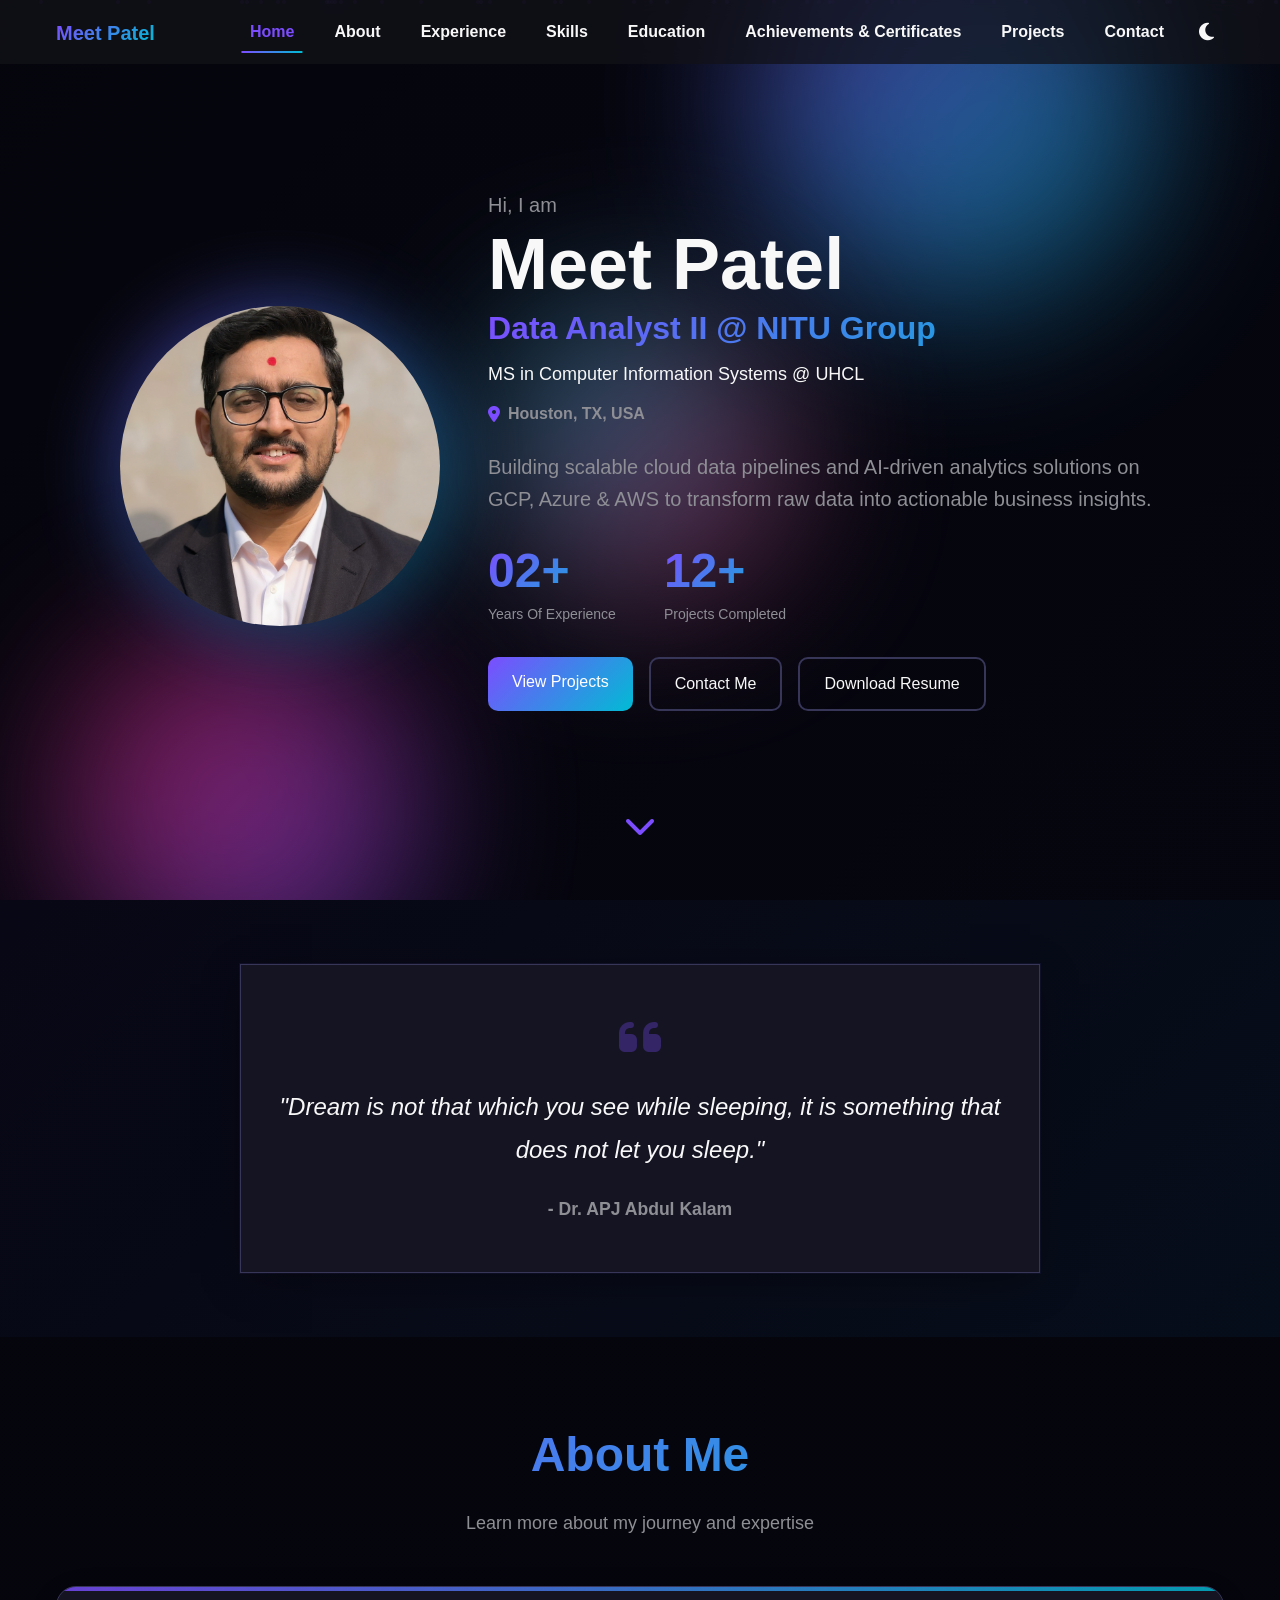
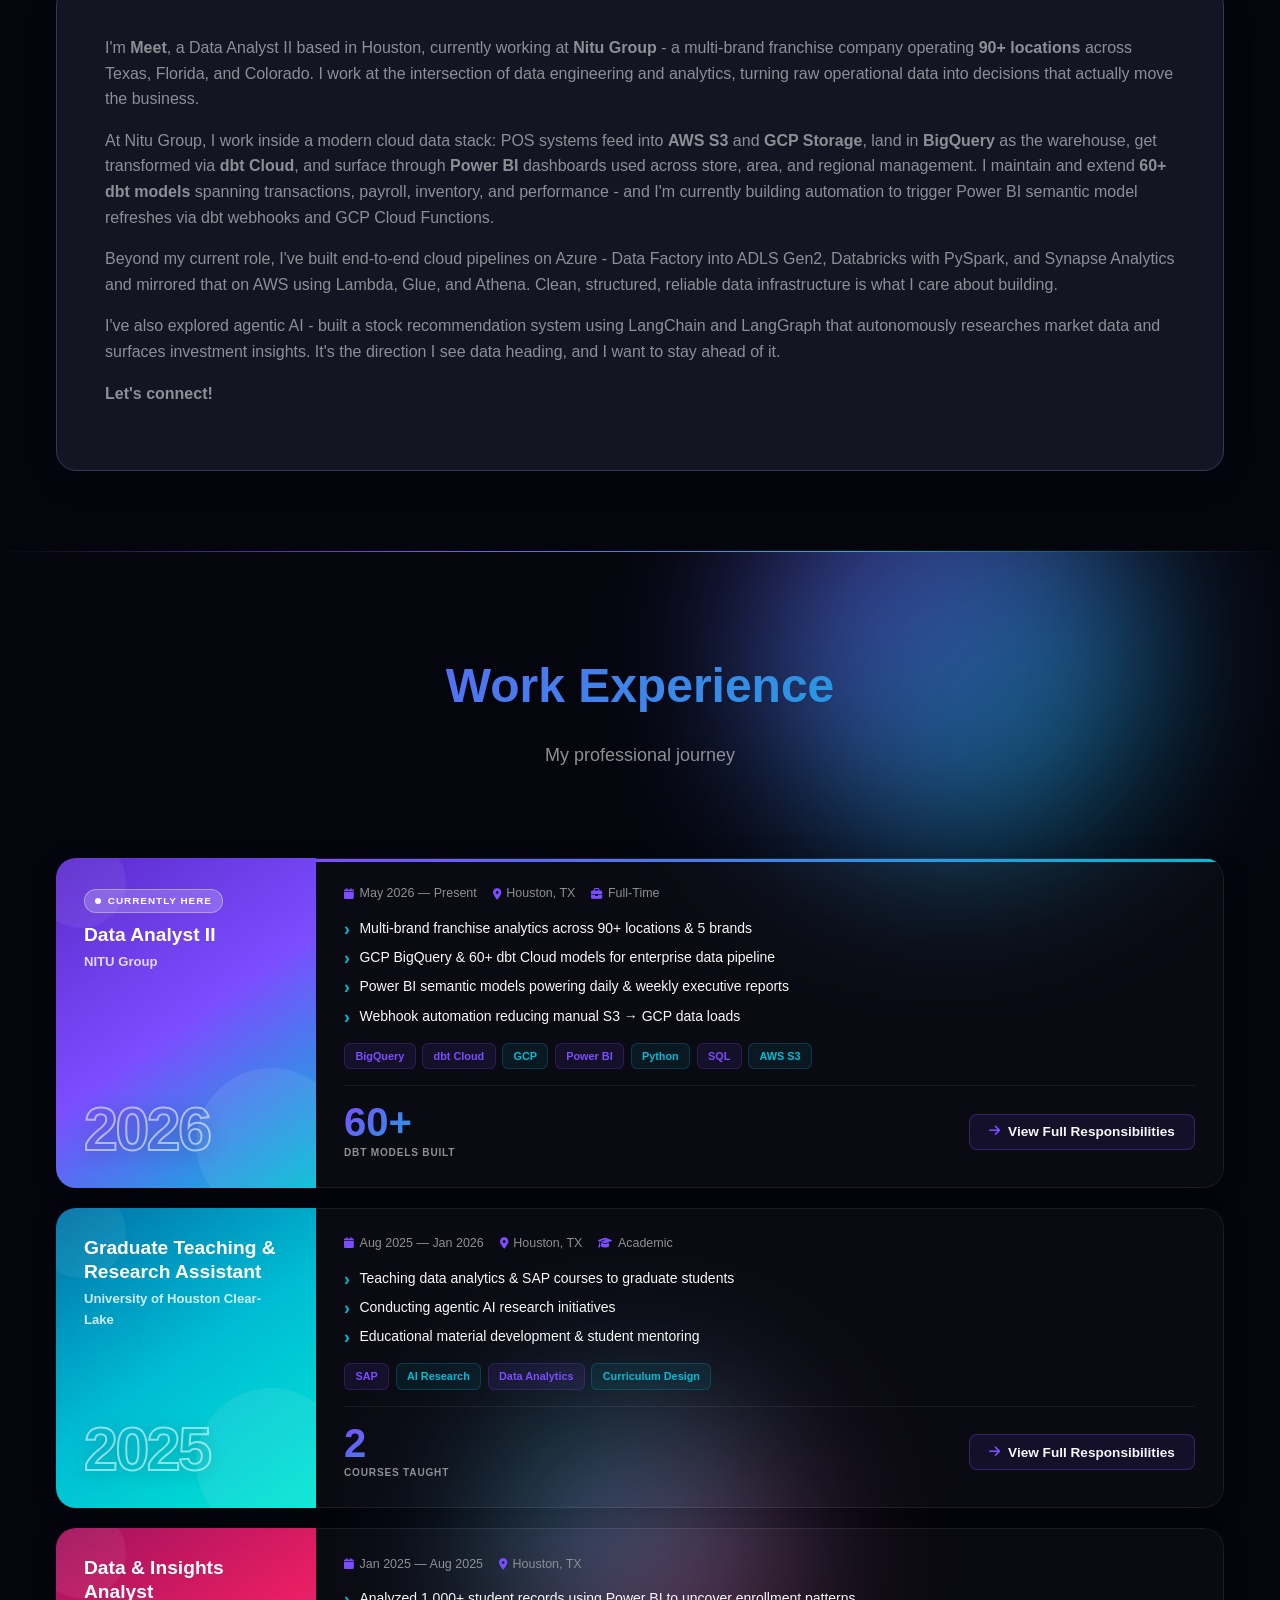
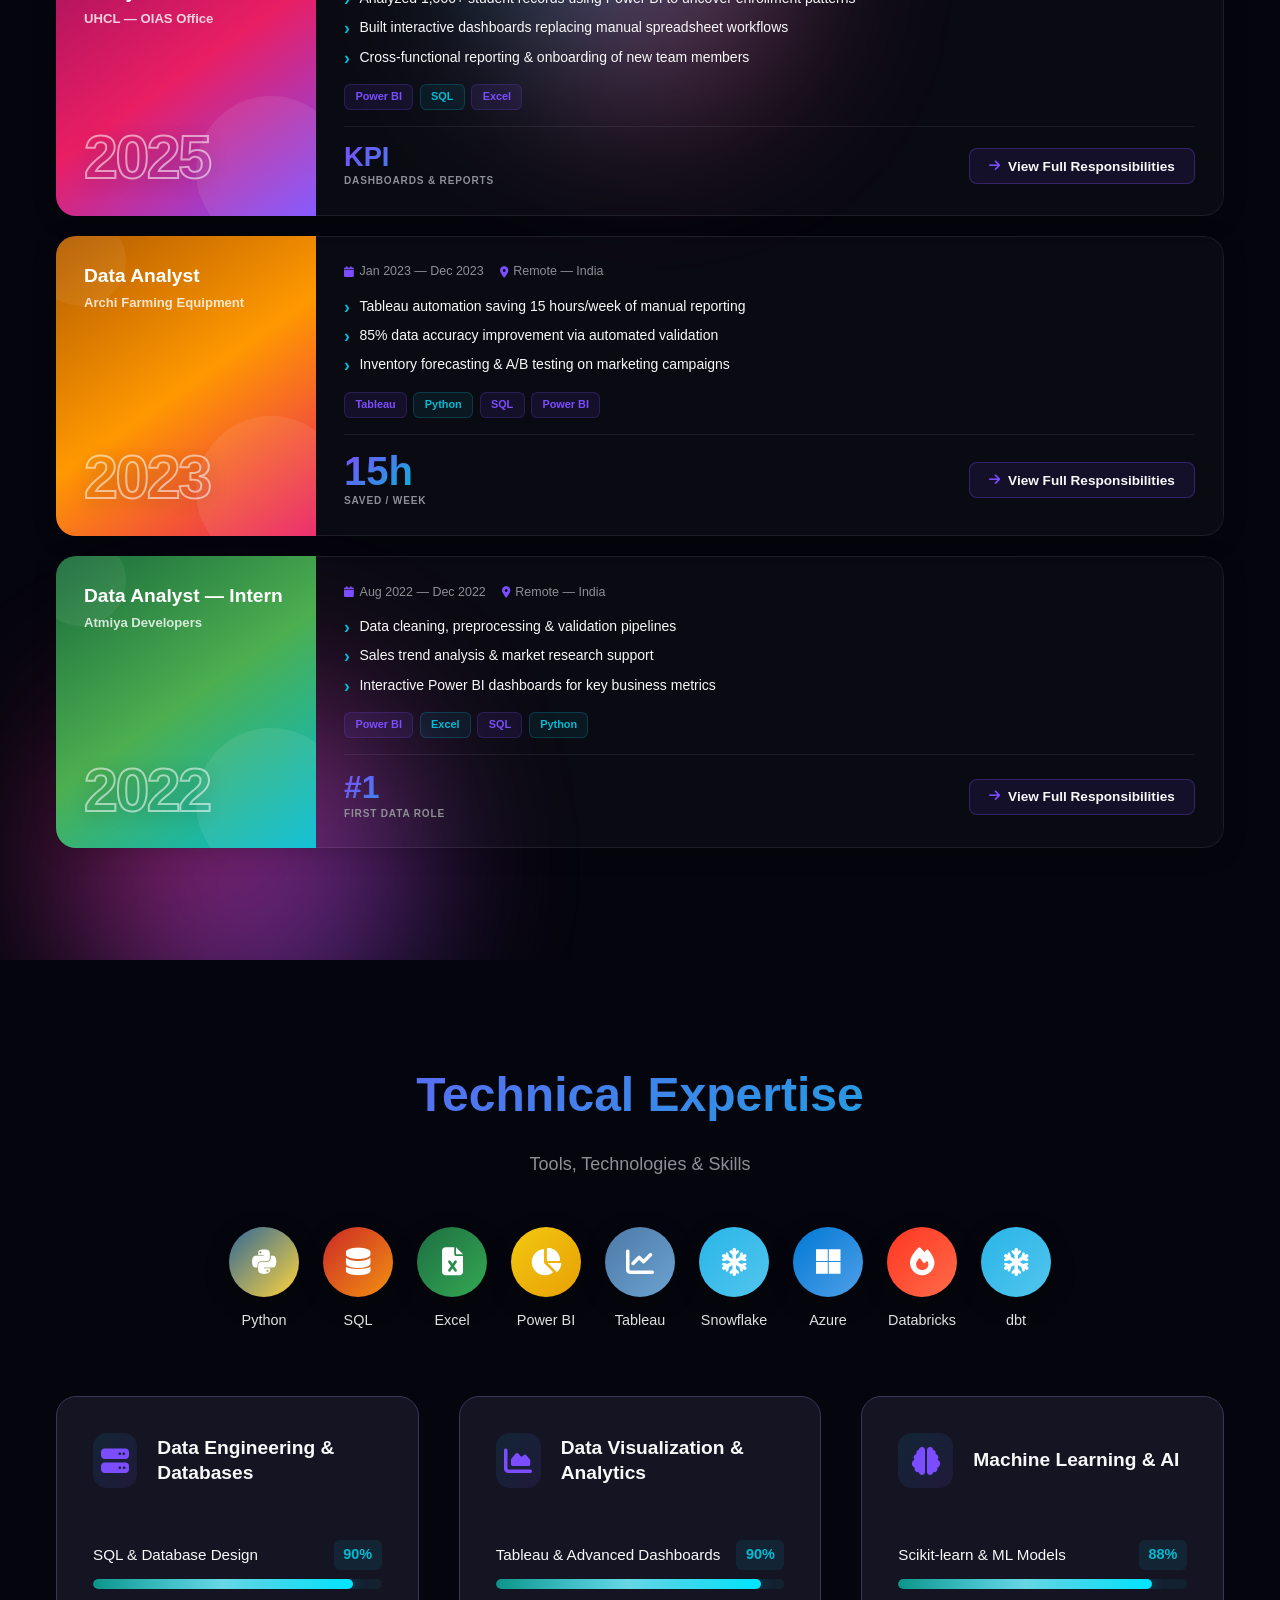
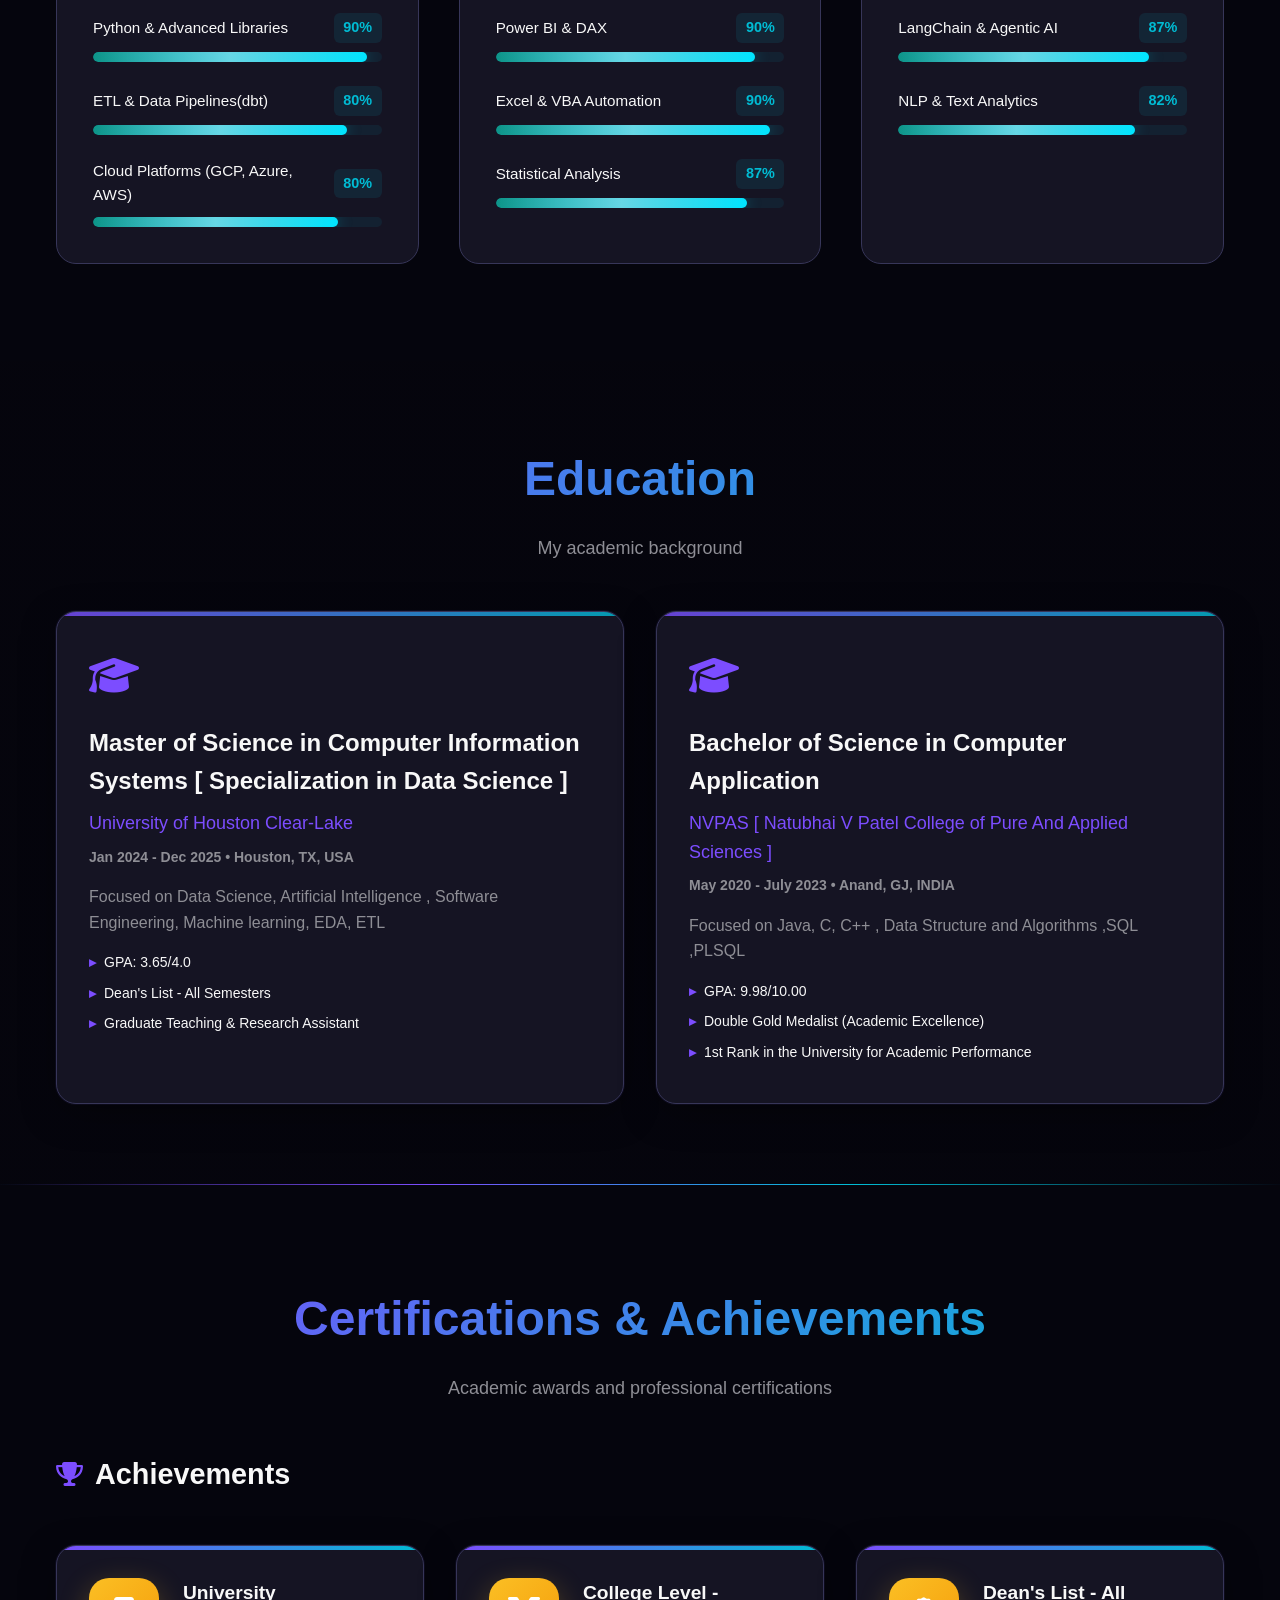
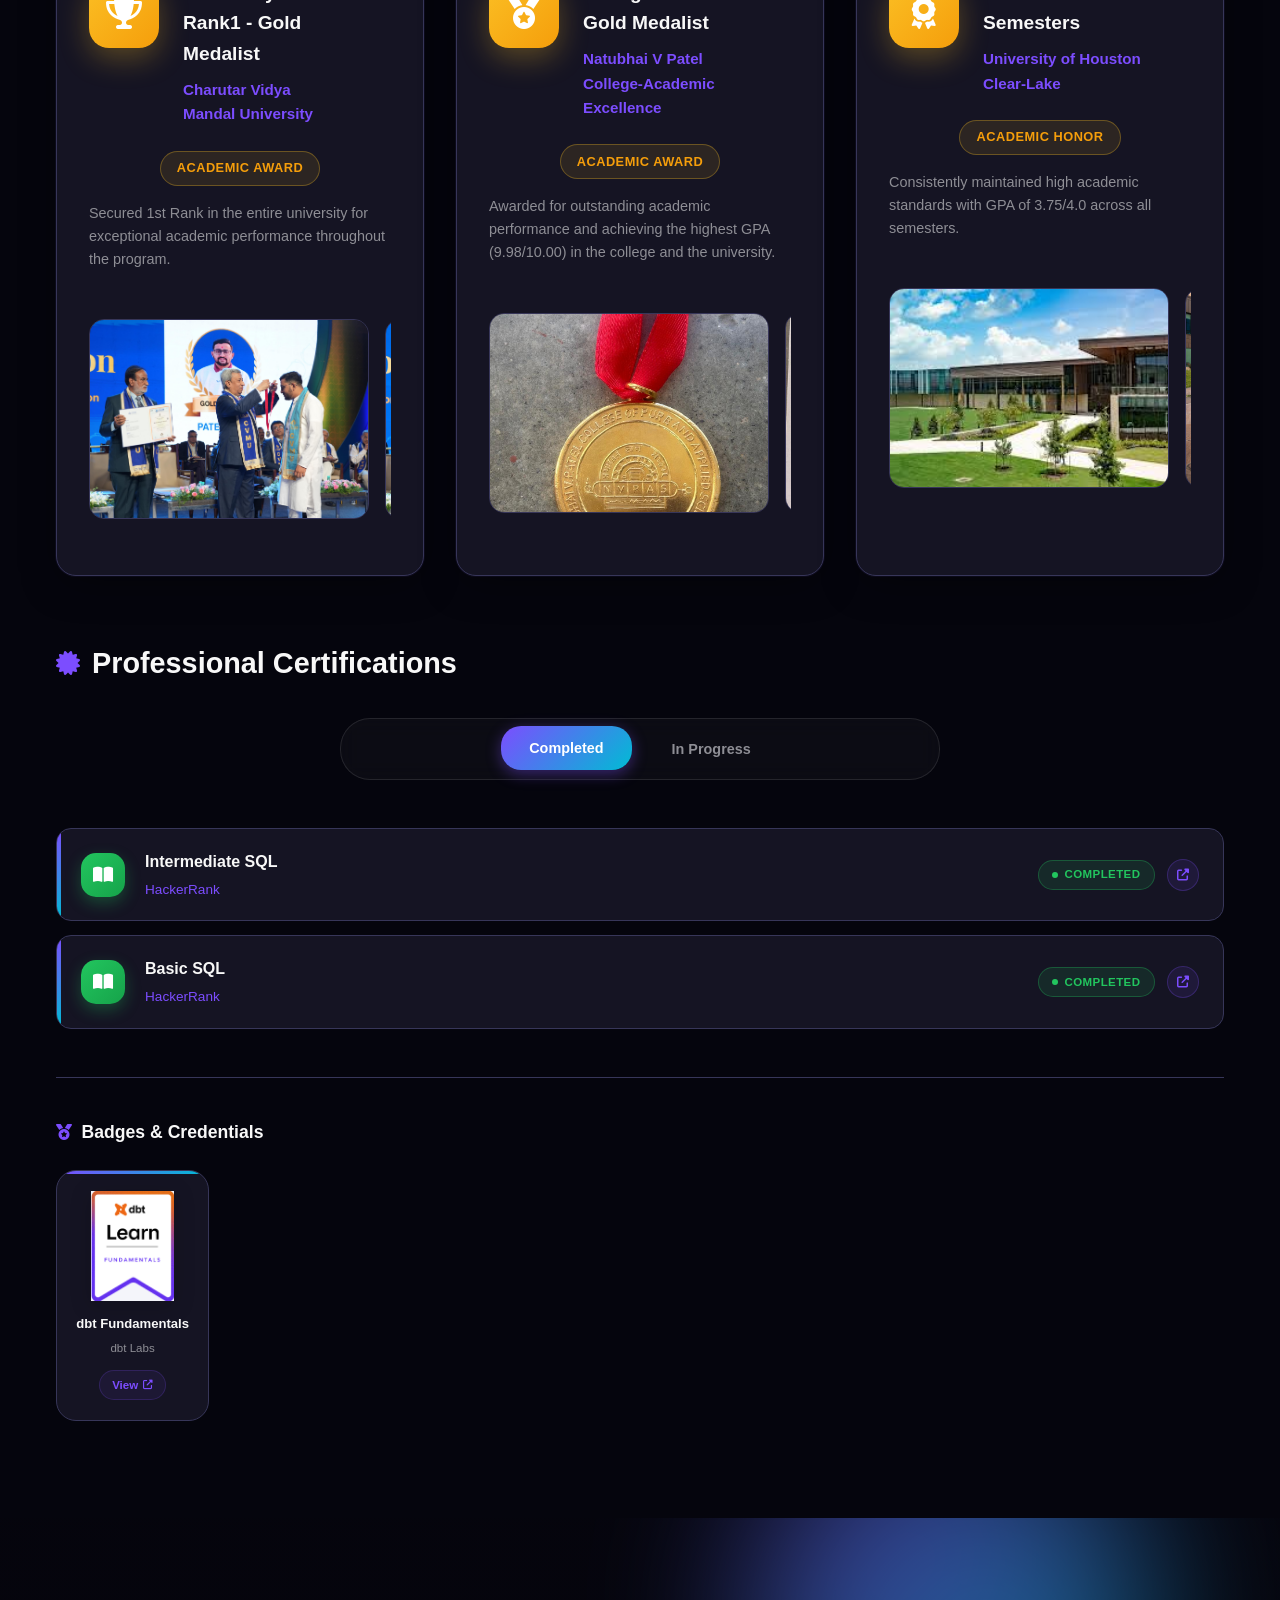
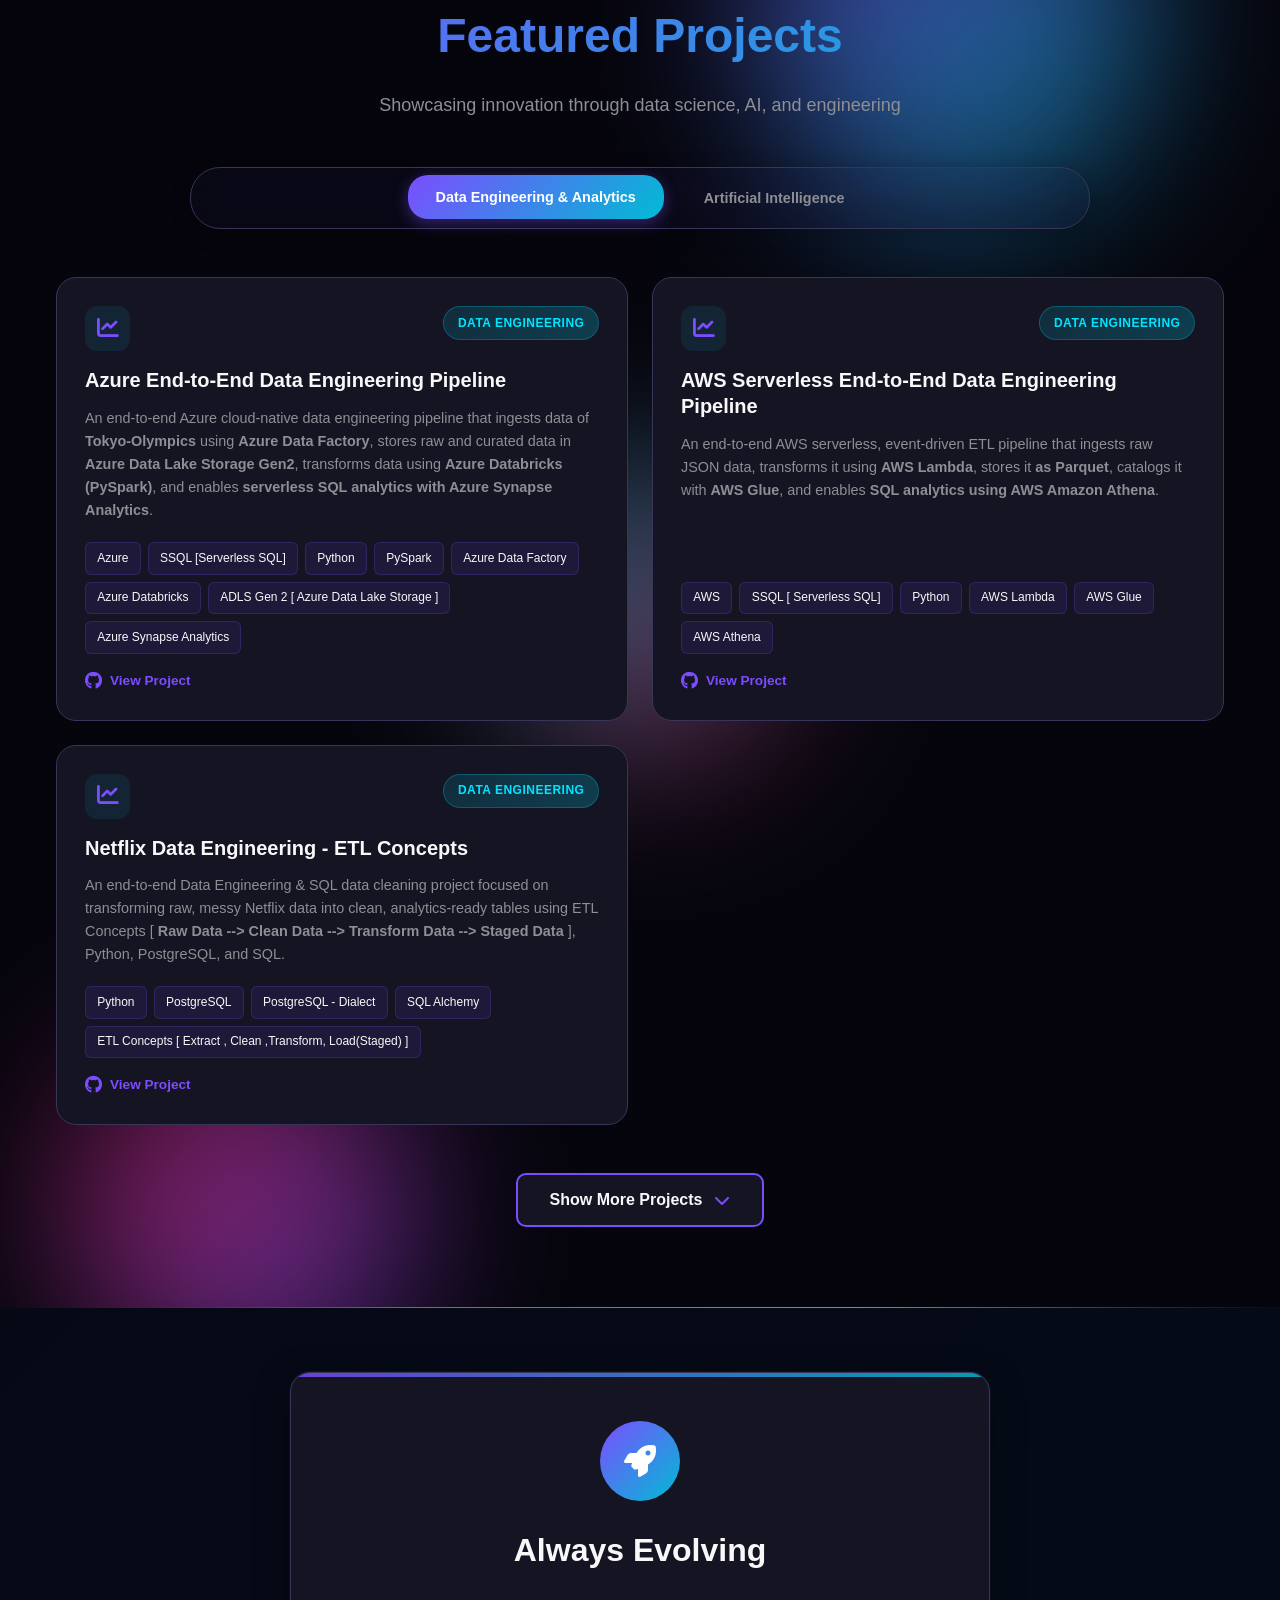
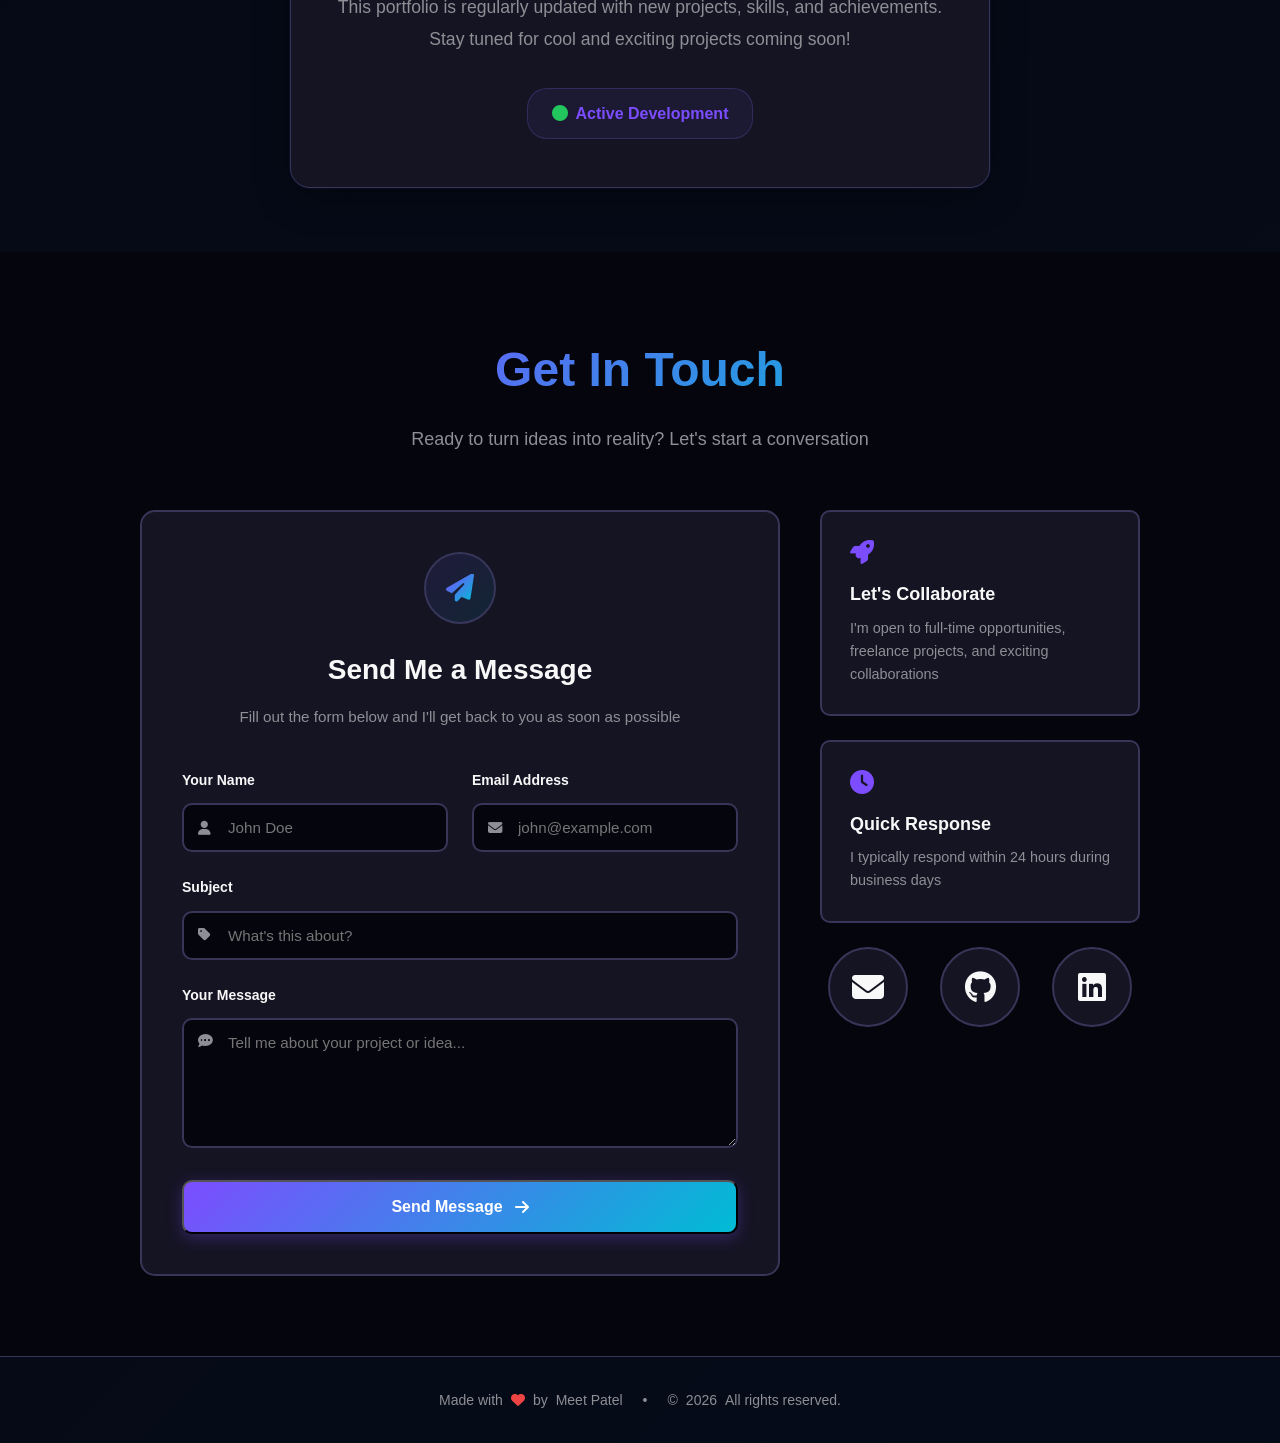
==== commit 5ce0d983: "WorkEx.Redesign+New section added." ====
--- a/index.html
+++ b/index.html
@@ -94,7 +94,7 @@
                         <i class="fas fa-map-marker-alt"></i>
                         <span id="heroLocation"><b>Houston, TX, USA</b></span>
                     </div>
-                    <p class="hero-tagline" id="heroTagline">Building scalable cloud data pipelines and AI-driven analytics solutions on Azure & AWS to transform raw data into actionable business insights.</p>
+                    <p class="hero-tagline" id="heroTagline">Building scalable cloud data pipelines and AI-driven analytics solutions on GCP, Azure & AWS to transform raw data into actionable business insights.</p>
                     
                     <div class="hero-stats">
                         <div class="stat-item">
@@ -198,131 +198,214 @@
             <p class="section-subtitle" style="position: relative; z-index: 1;">My professional journey</p>
         </div>
             
-        <div class="experience-scroll-container">
-            <div class="experience-scroll-wrapper">
-                <!-- Large Featured Card - Main Experience -->
-                <div class="glass-bento-item glass-bento-item-1">
-                    <div>
-                        <h3 class="bento-title gradient-text">Data Analyst II</h3>
-                        <p class="bento-company">NITU Group</p>
-                        <div class="bento-meta">
-                            <i class="fas fa-calendar"></i>
-                            <span>May 2026 — Present</span>
-                        </div>
-                        <div class="bento-meta">
-                            <i class="fas fa-map-marker-alt"></i>
-                            <span>Houston, TX, USA</span>
-                        </div>
-                        <ul class="bento-list">
-                            <li>Multi-brand franchise analytics across 5 brands</li>
-                            <li>GCP BigQuery & dbt data pipeline developmen</li>
-                            <li>Power BI semantic models & daily/weekly reporting</li>
-                            <li>Cross-store performance tracking across 94+ location</li>
-                        </ul>
-                    </div>
-                    <button class="bento-button" onclick="openResponsibilitiesModal('exp5')">
-                        <i class="fas fa-arrow-right"></i> View Full Responsibilities
-                    </button>
-                </div>
-                <div class="glass-bento-item glass-bento-item-1">
-                    <div>
-                        <h3 class="bento-title gradient-text">Graduate Teaching & Research Assistant</h3>
-                        <p class="bento-company">University of Houston Clear-Lake</p>
-                        <div class="bento-meta">
-                            <i class="fas fa-calendar"></i>
-                            <span>Aug 2025 — Jan 2026</span>
-                        </div>
-                        <div class="bento-meta">
-                            <i class="fas fa-map-marker-alt"></i>
-                            <span>Houston, TX, USA</span>
-                        </div>
-                        <ul class="bento-list">
-                            <li>Teaching data analytics & SAP courses</li>
-                            <li>Conducting AI research</li>
-                            <li>Educational material development</li>
-                            <li>Student mentoring</li>
-                        </ul>
-                    </div>
-                    <button class="bento-button" onclick="openResponsibilitiesModal('exp4')">
-                        <i class="fas fa-arrow-right"></i> View Full Responsibilities
-                    </button>
-                </div>
-                
-
-                 <div class="glass-bento-item glass-bento-item-1">
-                    <div>
-                        <h3 class="bento-title gradient-text">Data & Insights Analyst</h3>
-                        <p class="bento-company">University of Houston Clear-Lake - OIAS Office </p>
-                        <div class="bento-meta">
-                            <i class="fas fa-calendar"></i>
-                            <span>Jan 2025 — Aug 2025</span>
-                        </div>
-                        <div class="bento-meta">
-                            <i class="fas fa-map-marker-alt"></i>
-                            <span>Houston, TX, USA</span>
-                        </div>
-                        <ul class="bento-list">
-                            <li>Analyzing enrollment data & building Power BI dashboards</li>
-                            <li>Identifying admission trends & recruitment patterns</li>
-                            <li>Maintaining student databases & data accuracy</li>
-                            <li>Cross-functional reporting & team onboarding</li>
-                        </ul>
-                    </div>
-                    <button class="bento-button" onclick="openResponsibilitiesModal('exp3')">
-                        <i class="fas fa-arrow-right"></i> View Full Responsibilities
-                    </button>
-                </div>
-
-                <!-- Large Featured Card - Secondary Experience -->
-                <div class="glass-bento-item glass-bento-item-2">
-                    <div>
-                        <h3 class="bento-title gradient-text">Data Analyst</h3>
-                        <p class="bento-company">Archi Farming Equipment</p>
-                        <div class="bento-meta">
-                            <i class="fas fa-calendar"></i>
-                            <span>Jan 2023 — Dec 2023</span>
-                        </div>
-                        <div class="bento-meta">
-                            <i class="fas fa-map-marker-alt"></i>
-                            <span>Remote - India</span>
-                        </div>
-                        <ul class="bento-list">
-                            <li>Tableau automation (15hrs/week saved)</li>
-                            <li>85% data accuracy improvement</li>
-                            <li>Inventory forecasting optimization</li>
-                            <li>A/B testing campaigns</li>
-                        </ul>
-                    </div>
-                    <button class="bento-button" onclick="openResponsibilitiesModal('exp2')">
-                        <i class="fas fa-arrow-right"></i> View Full Responsibilities
-                    </button>
-                </div>
-
-                <!-- Large Featured Card - Secondary Experience -->
-                <div class="glass-bento-item glass-bento-item-2">
-                    <div>
-                        <h3 class="bento-title gradient-text">Data Analyst - Intern</h3>
-                        <p class="bento-company">Atmiya Developers</p>
-                        <div class="bento-meta">
-                            <i class="fas fa-calendar"></i>
-                            <span>Aug 2022 — Dec 2022</span>
-                        </div>
-                        <div class="bento-meta">
-                            <i class="fas fa-map-marker-alt"></i>
-                            <span>Remote - India</span>
-                        </div>
-                        <ul class="bento-list">
-                            <li>Data cleaning & preprocessing</li>
-                            <li>Sales trend analysis</li>
-                            <li>Interactive dashboards in Power BI</li>
-                            <li>Market research support</li>
-                        </ul>
-                    </div>
-                    <button class="bento-button" onclick="openResponsibilitiesModal('exp1')">
-                        <i class="fas fa-arrow-right"></i> View Full Responsibilities
-                    </button>
-                </div>
-            </div>
+        <div class="container">
+            <div class="split-exp-stack">
+
+                <!-- NITU Group — Current Role -->
+                <div class="split-exp-card sc-g1">
+                    <div class="split-exp-left">
+                        <div>
+                            <div class="split-exp-status">
+                                <span class="sc-live-dot"></span>Currently Here
+                            </div>
+                            <div class="split-exp-role">Data Analyst II</div>
+                            <div class="split-exp-company">NITU Group</div>
+                        </div>
+                        <div class="split-exp-year">2026</div>
+                    </div>
+                    <div class="split-exp-right">
+                        <div class="split-exp-content">
+                            <div class="split-exp-meta-row">
+                                <span><i class="fas fa-calendar"></i>May 2026 — Present</span>
+                                <span><i class="fas fa-map-marker-alt"></i>Houston, TX</span>
+                                <span><i class="fas fa-briefcase"></i>Full-Time</span>
+                            </div>
+                            <ul class="split-exp-bullets">
+                                <li>Multi-brand franchise analytics across 90+ locations & 5 brands</li>
+                                <li>GCP BigQuery & 60+ dbt Cloud models for enterprise data pipeline</li>
+                                <li>Power BI semantic models powering daily & weekly executive reports</li>
+                                <li>Webhook automation reducing manual S3 → GCP data loads</li>
+                            </ul>
+                            <div class="split-exp-tags">
+                                <span class="sc-tag">BigQuery</span>
+                                <span class="sc-tag">dbt Cloud</span>
+                                <span class="sc-tag sc-accent">GCP</span>
+                                <span class="sc-tag">Power BI</span>
+                                <span class="sc-tag sc-accent">Python</span>
+                                <span class="sc-tag">SQL</span>
+                                <span class="sc-tag sc-accent">AWS S3</span>
+                            </div>
+                        </div>
+                        <div class="split-exp-footer">
+                            <div class="split-exp-metric">
+                                <span class="sc-metric-val">60+</span>
+                                <span class="sc-metric-label">dbt Models Built</span>
+                            </div>
+                            <button class="split-exp-btn" onclick="openResponsibilitiesModal('exp5')">
+                                <i class="fas fa-arrow-right"></i> View Full Responsibilities
+                            </button>
+                        </div>
+                    </div>
+                </div>
+
+                <!-- UHCL Teaching Assistant -->
+                <div class="split-exp-card sc-g2">
+                    <div class="split-exp-left">
+                        <div>
+                            <div class="split-exp-role">Graduate Teaching &amp; Research Assistant</div>
+                            <div class="split-exp-company">University of Houston Clear-Lake</div>
+                        </div>
+                        <div class="split-exp-year">2025</div>
+                    </div>
+                    <div class="split-exp-right">
+                        <div class="split-exp-content">
+                            <div class="split-exp-meta-row">
+                                <span><i class="fas fa-calendar"></i>Aug 2025 — Jan 2026</span>
+                                <span><i class="fas fa-map-marker-alt"></i>Houston, TX</span>
+                                <span><i class="fas fa-graduation-cap"></i>Academic</span>
+                            </div>
+                            <ul class="split-exp-bullets">
+                                <li>Teaching data analytics &amp; SAP courses to graduate students</li>
+                                <li>Conducting agentic AI research initiatives</li>
+                                <li>Educational material development &amp; student mentoring</li>
+                            </ul>
+                            <div class="split-exp-tags">
+                                <span class="sc-tag">SAP</span>
+                                <span class="sc-tag sc-accent">AI Research</span>
+                                <span class="sc-tag">Data Analytics</span>
+                                <span class="sc-tag sc-accent">Curriculum Design</span>
+                            </div>
+                        </div>
+                        <div class="split-exp-footer">
+                            <div class="split-exp-metric">
+                                <span class="sc-metric-val">2</span>
+                                <span class="sc-metric-label">Courses Taught</span>
+                            </div>
+                            <button class="split-exp-btn" onclick="openResponsibilitiesModal('exp4')">
+                                <i class="fas fa-arrow-right"></i> View Full Responsibilities
+                            </button>
+                        </div>
+                    </div>
+                </div>
+
+                <!-- UHCL OIAS -->
+                <div class="split-exp-card sc-g3">
+                    <div class="split-exp-left">
+                        <div>
+                            <div class="split-exp-role">Data &amp; Insights Analyst</div>
+                            <div class="split-exp-company">UHCL — OIAS Office</div>
+                        </div>
+                        <div class="split-exp-year">2025</div>
+                    </div>
+                    <div class="split-exp-right">
+                        <div class="split-exp-content">
+                            <div class="split-exp-meta-row">
+                                <span><i class="fas fa-calendar"></i>Jan 2025 — Aug 2025</span>
+                                <span><i class="fas fa-map-marker-alt"></i>Houston, TX</span>
+                            </div>
+                            <ul class="split-exp-bullets">
+                                <li>Analyzed 1,000+ student records using Power BI to uncover enrollment patterns</li>
+                                <li>Built interactive dashboards replacing manual spreadsheet workflows</li>
+                                <li>Cross-functional reporting &amp; onboarding of new team members</li>
+                            </ul>
+                            <div class="split-exp-tags">
+                                <span class="sc-tag">Power BI</span>
+                                <span class="sc-tag sc-accent">SQL</span>
+                                <span class="sc-tag">Excel</span>
+                            </div>
+                        </div>
+                        <div class="split-exp-footer">
+                            <div class="split-exp-metric">
+                                <span class="sc-metric-val" style="font-size:1.7rem;">KPI</span>
+                                <span class="sc-metric-label">Dashboards &amp; Reports</span>
+                            </div>
+                            <button class="split-exp-btn" onclick="openResponsibilitiesModal('exp3')">
+                                <i class="fas fa-arrow-right"></i> View Full Responsibilities
+                            </button>
+                        </div>
+                    </div>
+                </div>
+
+                <!-- Archi Farming Equipment -->
+                <div class="split-exp-card sc-g4">
+                    <div class="split-exp-left">
+                        <div>
+                            <div class="split-exp-role">Data Analyst</div>
+                            <div class="split-exp-company">Archi Farming Equipment</div>
+                        </div>
+                        <div class="split-exp-year">2023</div>
+                    </div>
+                    <div class="split-exp-right">
+                        <div class="split-exp-content">
+                            <div class="split-exp-meta-row">
+                                <span><i class="fas fa-calendar"></i>Jan 2023 — Dec 2023</span>
+                                <span><i class="fas fa-map-marker-alt"></i>Remote — India</span>
+                            </div>
+                            <ul class="split-exp-bullets">
+                                <li>Tableau automation saving 15 hours/week of manual reporting</li>
+                                <li>85% data accuracy improvement via automated validation</li>
+                                <li>Inventory forecasting &amp; A/B testing on marketing campaigns</li>
+                            </ul>
+                            <div class="split-exp-tags">
+                                <span class="sc-tag">Tableau</span>
+                                <span class="sc-tag sc-accent">Python</span>
+                                <span class="sc-tag">SQL</span>
+                                <span class="sc-tag">Power BI</span>
+                            </div>
+                        </div>
+                        <div class="split-exp-footer">
+                            <div class="split-exp-metric">
+                                <span class="sc-metric-val">15h</span>
+                                <span class="sc-metric-label">Saved / Week</span>
+                            </div>
+                            <button class="split-exp-btn" onclick="openResponsibilitiesModal('exp2')">
+                                <i class="fas fa-arrow-right"></i> View Full Responsibilities
+                            </button>
+                        </div>
+                    </div>
+                </div>
+
+                <!-- Atmiya Developers -->
+                <div class="split-exp-card sc-g5">
+                    <div class="split-exp-left">
+                        <div>
+                            <div class="split-exp-role">Data Analyst — Intern</div>
+                            <div class="split-exp-company">Atmiya Developers</div>
+                        </div>
+                        <div class="split-exp-year">2022</div>
+                    </div>
+                    <div class="split-exp-right">
+                        <div class="split-exp-content">
+                            <div class="split-exp-meta-row">
+                                <span><i class="fas fa-calendar"></i>Aug 2022 — Dec 2022</span>
+                                <span><i class="fas fa-map-marker-alt"></i>Remote — India</span>
+                            </div>
+                            <ul class="split-exp-bullets">
+                                <li>Data cleaning, preprocessing &amp; validation pipelines</li>
+                                <li>Sales trend analysis &amp; market research support</li>
+                                <li>Interactive Power BI dashboards for key business metrics</li>
+                            </ul>
+                            <div class="split-exp-tags">
+                                <span class="sc-tag">Power BI</span>
+                                <span class="sc-tag sc-accent">Excel</span>
+                                <span class="sc-tag">SQL</span>
+                                <span class="sc-tag sc-accent">Python</span>
+                            </div>
+                        </div>
+                        <div class="split-exp-footer">
+                            <div class="split-exp-metric">
+                                <span class="sc-metric-val" style="font-size:2rem;">#1</span>
+                                <span class="sc-metric-label">First Data Role</span>
+                            </div>
+                            <button class="split-exp-btn" onclick="openResponsibilitiesModal('exp1')">
+                                <i class="fas fa-arrow-right"></i> View Full Responsibilities
+                            </button>
+                        </div>
+                    </div>
+                </div>
+
+            </div>
+        </div>
     </section>
 
     <!-- Skills Section -->
@@ -743,111 +826,122 @@
                     <i class="fas fa-certificate"></i>
                     Professional Certifications
                 </h3>
-                
+
                 <!-- Certificate Tabs -->
                 <div class="cert-tabs">
                     <button class="cert-tab active" data-category="completed">Completed</button>
                     <button class="cert-tab" data-category="in-progress">In Progress</button>
                 </div>
-                
-                <div class="certifications-grid">
-                    <div class="cert-card professional-cert" data-category="in-progress">
-                        <div class="cert-header">
-                            <div class="cert-icon">
-                                <i class="fas fa-certificate"></i>
-                            </div>
-                            <div class="cert-info">
-                                <h3 class="cert-title">Agentic AI with LangChain and LangGraph</h3>
-                                <p class="cert-issuer">Udemy - KRISHAI Technologies</p>
-                            </div>
-                            <a href="#" class="cert-link-icon" target="_blank" title="View Certificate">
+
+                <!-- Horizontal Cert Rows -->
+                <div class="cert-rows-list">
+                    <div class="cert-row professional-cert" data-category="in-progress">
+                        <div class="cert-row-icon">
+                            <i class="fas fa-certificate"></i>
+                        </div>
+                        <div class="cert-row-body">
+                            <h3 class="cert-row-title">Agentic AI with LangChain and LangGraph</h3>
+                            <p class="cert-row-issuer">Udemy &middot; KRISHAI Technologies</p>
+                        </div>
+                        <div class="cert-row-right">
+                            <span class="cert-status-pill in-progress">In Progress</span>
+                            <a href="#" class="cert-row-link" target="_blank" title="View Certificate">
                                 <i class="fas fa-external-link-alt"></i>
                             </a>
                         </div>
-                        <div class="cert-badge">In Progress</div>
-                        <p class="cert-description">Professional certification demonstrating expertise in designing and implementing Agentic AI systems using LangChain and LangGraph frameworks.</p>
-                        <div class="cert-images-wrapper">
-                            <div class="cert-images">
-                                <img src="assets/certifications/agentic-ai-langchain-langgraph.jpg" alt="Agentic AI with LangChain and LangGraph Certificate" onerror="this.style.display='none'">
-                            </div>
-                        </div>
-                    </div>
-
-                    <div class="cert-card course-completion" data-category="in-progress">
-                        <div class="cert-header">
-                            <div class="cert-icon">
-                                <i class="fas fa-graduation-cap"></i>
-                            </div>
-                            <div class="cert-info">
-                                <h3 class="cert-title">Advanced SQL</h3>
-                                <p class="cert-issuer">HackerRank</p>
-                            </div>
-                            <a href="https://www.hackerrank.com/" class="cert-link-icon" target="_blank" title="View Certificate">
+                    </div>
+
+                    <div class="cert-row course-completion" data-category="in-progress">
+                        <div class="cert-row-icon">
+                            <i class="fas fa-graduation-cap"></i>
+                        </div>
+                        <div class="cert-row-body">
+                            <h3 class="cert-row-title">Advanced SQL</h3>
+                            <p class="cert-row-issuer">HackerRank</p>
+                        </div>
+                        <div class="cert-row-right">
+                            <span class="cert-status-pill in-progress">In Progress</span>
+                            <a href="https://www.hackerrank.com/" class="cert-row-link" target="_blank" title="View Certificate">
                                 <i class="fas fa-external-link-alt"></i>
                             </a>
                         </div>
-                        <div class="cert-badge">In Progress</div>
-                        <p class="cert-description">Comprehensive test problems covering Advance SQL for data science and business intelligence concepts.</p>
-                        
-                        <div class="cert-images-wrapper">
-                            <div class="cert-images">
-                                <img src="assets/certifications/ml-coursera-1.jpg" alt="ML Certificate 1" onerror="this.style.display='none'">
-                            </div>
-                        </div>
-                    </div>
-
-                    <div class="cert-card course-completion" data-category="completed">
-                        <div class="cert-header">
-                            <div class="cert-icon">
-                                <i class="fas fa-book-open"></i>
-                            </div>
-                            <div class="cert-info">
-                                <h3 class="cert-title">Intermediate SQL</h3>
-                                <p class="cert-issuer">HackerRank</p>
-                            </div>
-                            <a href="https://www.hackerrank.com/certificates/iframe/79b9d96476cd" class="cert-link-icon" target="_blank" title="View Certificate">
+                    </div>
+
+                    <div class="cert-row course-completion" data-category="completed">
+                        <div class="cert-row-icon">
+                            <i class="fas fa-book-open"></i>
+                        </div>
+                        <div class="cert-row-body">
+                            <h3 class="cert-row-title">Intermediate SQL</h3>
+                            <p class="cert-row-issuer">HackerRank</p>
+                        </div>
+                        <div class="cert-row-right">
+                            <span class="cert-status-pill completed">Completed</span>
+                            <a href="https://www.hackerrank.com/certificates/iframe/79b9d96476cd" class="cert-row-link" target="_blank" title="View Certificate">
                                 <i class="fas fa-external-link-alt"></i>
                             </a>
                         </div>
-                        <div class="cert-badge">Course Completion</div>
-                        <p class="cert-description">Intermediate level SQL skills demonstrated through comprehensive problem-solving on HackerRank.</p>
-                        
-                        <div class="cert-images-wrapper">
-                            <div class="cert-images">
-                                <img src="assets/certifications/Intermidiate_SQL.png" alt="HackerRank Certificate" onerror="this.style.display='none'">
-                            </div>
-                        </div>
-                    </div>
-                    <div class="cert-card course-completion" data-category="completed">
-                        <div class="cert-header">
-                            <div class="cert-icon">
-                                <i class="fas fa-book-open"></i>
-                            </div>
-                            <div class="cert-info">
-                                <h3 class="cert-title">Basic SQL</h3>
-                                <p class="cert-issuer">HackerRank</p>
-                            </div>
-                            <a href="https://www.hackerrank.com/certificates/iframe/5808f2b95f1f" class="cert-link-icon" target="_blank" title="View Certificate">
+                    </div>
+
+                    <div class="cert-row course-completion" data-category="completed">
+                        <div class="cert-row-icon">
+                            <i class="fas fa-book-open"></i>
+                        </div>
+                        <div class="cert-row-body">
+                            <h3 class="cert-row-title">Basic SQL</h3>
+                            <p class="cert-row-issuer">HackerRank</p>
+                        </div>
+                        <div class="cert-row-right">
+                            <span class="cert-status-pill completed">Completed</span>
+                            <a href="https://www.hackerrank.com/certificates/iframe/5808f2b95f1f" class="cert-row-link" target="_blank" title="View Certificate">
                                 <i class="fas fa-external-link-alt"></i>
                             </a>
                         </div>
-                        <div class="cert-badge">Course Completion</div>
-                        <p class="cert-description">Basic level SQL skills demonstrated through comprehensive problem-solving on HackerRank.</p>
-                        
-                        <div class="cert-images-wrapper">
-                            <div class="cert-images">
-                                <img src="assets/certifications/Basic_SQL.png" alt="DataCamp Certificate" onerror="this.style.display='none'">
-                            </div>
-                        </div>
-                    </div>
-                </div>
-                
-                <div class="cert-show-more-container">
-                    <button id="showMoreCerts" class="btn btn-outline show-more-btn">
-                        <span class="show-text">Show More Certificates</span>
-                        <span class="hide-text" style="display: none;">Show Less</span>
-                        <i class="fas fa-chevron-down"></i>
-                    </button>
+                    </div>
+                </div>
+
+                <!-- Badges & Credentials -->
+                <div class="badges-subsection">
+                    <div class="badges-header">
+                        <i class="fas fa-medal"></i>
+                        <span>Badges &amp; Credentials</span>
+                    </div>
+                    <div class="badges-grid">
+                        <div class="badge-tile badge-tile--image">
+                            <div class="badge-tile-img-area">
+                                <img src="assets/certifications/dbt-fundamental-badge.png"
+                                     alt="dbt Fundamentals Badge"
+                                     onerror="this.parentElement.innerHTML='<i class=&quot;fas fa-database&quot; style=&quot;font-size:2.5rem;color:#ff6b35;&quot;></i>'">
+                            </div>
+                            <p class="badge-tile-name">dbt Fundamentals</p>
+                            <p class="badge-tile-issuer">dbt Labs</p>
+                            <a href="https://credentials.getdbt.com/7ebb3b97-31f5-49d8-bbab-1b65ef45e70d#acc.yQFNbaYj" class="badge-tile-link" target="_blank">View <i class="fas fa-external-link-alt"></i></a>
+                        </div>
+                        <!-- <div class="badge-tile">
+                            <div class="badge-tile-icon">
+                                <i class="fas fa-medal"></i>
+                            </div>
+                            <p class="badge-tile-name">Badge Name</p>
+                            <p class="badge-tile-issuer">Issuer</p>
+                            <a href="#" class="badge-tile-link" target="_blank">View <i class="fas fa-external-link-alt"></i></a>
+                        </div>
+                        <div class="badge-tile">
+                            <div class="badge-tile-icon">
+                                <i class="fas fa-medal"></i>
+                            </div>
+                            <p class="badge-tile-name">Badge Name</p>
+                            <p class="badge-tile-issuer">Issuer</p>
+                            <a href="#" class="badge-tile-link" target="_blank">View <i class="fas fa-external-link-alt"></i></a>
+                        </div>
+                        <div class="badge-tile">
+                            <div class="badge-tile-icon">
+                                <i class="fas fa-medal"></i>
+                            </div>
+                            <p class="badge-tile-name">Badge Name</p>
+                            <p class="badge-tile-issuer">Issuer</p>
+                            <a href="#" class="badge-tile-link" target="_blank">View <i class="fas fa-external-link-alt"></i></a>
+                        </div> -->
+                    </div>
                 </div>
             </div>
         </div>
--- a/styles.css
+++ b/styles.css
@@ -2734,203 +2734,363 @@
 }
 
 /* Experience Horizontal Scroll */
-.experience-scroll-container {
+/* ── Split Color Block — Experience Cards ── */
+.split-exp-stack {
+    display: flex;
+    flex-direction: column;
+    gap: 1.25rem;
+    padding: 2.5rem 0 1rem;
     position: relative;
     z-index: 1;
-    margin: 3rem 0 0;
+}
+
+.split-exp-card {
+    display: grid;
+    grid-template-columns: 260px 1fr;
+    border-radius: 1.25rem;
     overflow: hidden;
-    width: 100%;
-}
-
-.experience-scroll-wrapper {
-    display: flex;
-    gap: 1.5rem;
-    overflow-x: auto;
-    scroll-behavior: smooth;
-    padding: 1rem 1rem 2rem;
-    scrollbar-width: thin;
-    scrollbar-color: var(--primary) transparent;
-    -webkit-overflow-scrolling: touch;
-}
-
-.experience-scroll-wrapper::-webkit-scrollbar {
-    height: 8px;
-}
-
-.experience-scroll-wrapper::-webkit-scrollbar-track {
-    background: rgba(255, 255, 255, 0.05);
-    border-radius: 10px;
-}
-
-.experience-scroll-wrapper::-webkit-scrollbar-thumb {
-    background: linear-gradient(90deg, var(--primary), var(--accent));
-    border-radius: 10px;
-}
-
-.experience-scroll-wrapper::-webkit-scrollbar-thumb:hover {
-    background: linear-gradient(90deg, var(--accent), var(--primary));
-}
-
-.glass-bento-item {
-    background: rgba(255, 255, 255, 0.03);
-    backdrop-filter: blur(20px) saturate(180%);
-    -webkit-backdrop-filter: blur(20px) saturate(180%);
-    border: 1px solid rgba(255, 255, 255, 0.18);
-    border-radius: 1.5rem;
-    padding: 2rem;
-    box-shadow: 0 8px 32px rgba(0, 0, 0, 0.37);
-    transition: all 0.4s ease;
-    position: relative;
-    overflow: hidden;
+    transition: all 0.35s cubic-bezier(0.4, 0, 0.2, 1);
+    box-shadow: 0 4px 24px rgba(0, 0, 0, 0.18);
+}
+
+.split-exp-card:hover {
+    transform: translateY(-5px) scale(1.005);
+    box-shadow: 0 20px 60px rgba(124, 77, 255, 0.22);
+}
+
+html:not(.dark) .split-exp-card {
+    box-shadow: 0 4px 20px rgba(124, 77, 255, 0.1), 0 1px 4px rgba(0, 0, 0, 0.05);
+}
+
+html:not(.dark) .split-exp-card:hover {
+    box-shadow: 0 16px 48px rgba(124, 77, 255, 0.18), 0 4px 12px rgba(0, 0, 0, 0.07);
+}
+
+/* ── Left colored panel ── */
+.split-exp-left {
     display: flex;
     flex-direction: column;
     justify-content: space-between;
-    min-width: 420px;
-    max-width: 420px;
+    padding: 1.75rem;
+    position: relative;
+    overflow: hidden;
+    color: #fff;
+}
+
+.split-exp-left::before {
+    content: '';
+    position: absolute;
+    bottom: -30px;
+    right: -30px;
+    width: 150px;
+    height: 150px;
+    border-radius: 50%;
+    background: rgba(255, 255, 255, 0.08);
+    pointer-events: none;
+}
+
+.split-exp-left::after {
+    content: '';
+    position: absolute;
+    top: -20px;
+    left: -20px;
+    width: 90px;
+    height: 90px;
+    border-radius: 50%;
+    background: rgba(255, 255, 255, 0.06);
+    pointer-events: none;
+}
+
+/* Gradient per card */
+.sc-g1 .split-exp-left { background: linear-gradient(145deg, #5b2bcc, #7C4DFF, #00BCD4); }
+.sc-g2 .split-exp-left { background: linear-gradient(145deg, #006fa6, #00BCD4, #00E5D4); }
+.sc-g3 .split-exp-left { background: linear-gradient(145deg, #a0115e, #E91E63, #7C4DFF); }
+.sc-g4 .split-exp-left { background: linear-gradient(145deg, #b35c00, #FF9800, #E91E63); }
+.sc-g5 .split-exp-left { background: linear-gradient(145deg, #1a6b3c, #4CAF50, #00BCD4); }
+
+.split-exp-status {
+    display: inline-flex;
+    align-items: center;
+    gap: 0.4rem;
+    font-size: 0.62rem;
+    font-weight: 800;
+    letter-spacing: 0.1em;
+    text-transform: uppercase;
+    color: #fff;
+    background: rgba(255, 255, 255, 0.2);
+    border: 1px solid rgba(255, 255, 255, 0.35);
+    padding: 0.2rem 0.65rem;
+    border-radius: 2rem;
+    margin-bottom: 0.6rem;
+    width: fit-content;
+}
+
+.sc-live-dot {
+    width: 6px;
+    height: 6px;
+    border-radius: 50%;
+    background: #fff;
     flex-shrink: 0;
-}
-
-.glass-bento-item::before {
+    animation: sc-pulse 1.6s infinite;
+}
+
+@keyframes sc-pulse {
+    0%, 100% { opacity: 1; transform: scale(1); }
+    50%       { opacity: 0.5; transform: scale(1.5); }
+}
+
+.split-exp-role {
+    font-size: clamp(0.95rem, 1.8vw, 1.2rem);
+    font-weight: 900;
+    line-height: 1.25;
+    color: #fff;
+    position: relative;
+    z-index: 1;
+}
+
+.split-exp-company {
+    font-size: 0.82rem;
+    font-weight: 700;
+    color: rgba(255, 255, 255, 0.8);
+    margin-top: 0.25rem;
+    position: relative;
+    z-index: 1;
+}
+
+.split-exp-year {
+    font-size: 3.8rem;
+    font-weight: 900;
+    color: transparent;
+    -webkit-text-stroke: 2px rgba(255, 255, 255, 0.55);
+    line-height: 1;
+    margin-top: auto;
+    letter-spacing: -0.04em;
+    font-variant-numeric: tabular-nums;
+    text-shadow: 0 4px 20px rgba(0, 0, 0, 0.15);
+}
+
+/* ── Right content panel ── */
+.split-exp-right {
+    display: flex;
+    flex-direction: column;
+    justify-content: space-between;
+    padding: 1.6rem 1.75rem;
+    background: var(--card);
+    border: 1px solid var(--border);
+    border-left: none;
+    border-radius: 0 1.25rem 1.25rem 0;
+    position: relative;
+}
+
+/* Shimmer top bar on current role only */
+.sc-g1 .split-exp-right::before {
     content: '';
     position: absolute;
     top: 0;
     left: 0;
     right: 0;
-    height: 1px;
-    background: linear-gradient(90deg, transparent, rgba(255, 255, 255, 0.3), transparent);
-}
-
-.glass-bento-item:hover {
-    transform: translateY(-8px) scale(1.02);
-    box-shadow: 0 20px 60px rgba(233, 30, 99, 0.4);
-    border-color: rgba(233, 30, 99, 0.5);
-    background: rgba(255, 255, 255, 0.05);
-}
-
-/* Experience Card Variants */
-.glass-bento-item-1,
-.glass-bento-item-2,
-.glass-bento-item-3,
-.glass-bento-item-4,
-.glass-bento-item-5 {
-    /* Horizontal scroll - all cards same size */
-}
-
-.bento-title {
-    font-size: 1.3rem;
+    height: 3px;
+    background: linear-gradient(90deg, #7C4DFF, #00BCD4, #7C4DFF);
+    background-size: 200%;
+    animation: sc-shimmer 3s linear infinite;
+    border-radius: 0 1.25rem 0 0;
+}
+
+@keyframes sc-shimmer {
+    0%   { background-position: -200% center; }
+    100% { background-position:  200% center; }
+}
+
+.dark .split-exp-right {
+    background: rgba(255, 255, 255, 0.025);
+    border-color: rgba(255, 255, 255, 0.08);
+}
+
+.split-exp-content {
+    flex: 1;
+}
+
+.split-exp-meta-row {
+    display: flex;
+    gap: 1rem;
+    flex-wrap: wrap;
+    margin-bottom: 0.85rem;
+}
+
+.split-exp-meta-row span {
+    font-size: 0.78rem;
+    color: var(--muted);
+    display: flex;
+    align-items: center;
+    gap: 0.35rem;
+}
+
+.split-exp-meta-row i {
+    color: var(--primary);
+    font-size: 0.7rem;
+}
+
+.split-exp-bullets {
+    list-style: none;
+    display: flex;
+    flex-direction: column;
+    gap: 0.4rem;
+    margin-bottom: 0.9rem;
+}
+
+.split-exp-bullets li {
+    font-size: 0.875rem;
+    color: var(--foreground);
+    display: flex;
+    gap: 0.6rem;
+    line-height: 1.45;
+}
+
+.split-exp-bullets li::before {
+    content: '›';
+    color: var(--accent);
+    font-weight: 900;
+    font-size: 1.1rem;
+    line-height: 1.3;
+    flex-shrink: 0;
+}
+
+.split-exp-tags {
+    display: flex;
+    flex-wrap: wrap;
+    gap: 0.4rem;
+}
+
+.sc-tag {
+    font-size: 0.68rem;
     font-weight: 700;
-    margin-bottom: 0.5rem;
-}
-
-.bento-company {
-    color: var(--primary);
-    font-size: 1rem;
+    padding: 0.22rem 0.65rem;
+    border-radius: 0.4rem;
+    background: rgba(124, 77, 255, 0.1);
+    border: 1px solid rgba(124, 77, 255, 0.2);
+    color: var(--primary);
+}
+
+.sc-tag.sc-accent {
+    background: rgba(0, 188, 212, 0.08);
+    border-color: rgba(0, 188, 212, 0.22);
+    color: var(--accent);
+}
+
+/* ── Footer: metric + button ── */
+.split-exp-footer {
+    display: flex;
+    align-items: center;
+    justify-content: space-between;
+    margin-top: 1rem;
+    padding-top: 1rem;
+    border-top: 1px solid var(--border);
+    gap: 1rem;
+    flex-wrap: wrap;
+}
+
+.dark .split-exp-footer {
+    border-top-color: rgba(255, 255, 255, 0.07);
+}
+
+.split-exp-metric {
+    display: flex;
+    flex-direction: column;
+}
+
+.sc-metric-val {
+    font-size: 2.5rem;
+    font-weight: 900;
+    line-height: 1;
+    background: linear-gradient(135deg, var(--primary), var(--accent));
+    -webkit-background-clip: text;
+    background-clip: text;
+    -webkit-text-fill-color: transparent;
+}
+
+.sc-metric-label {
+    font-size: 0.63rem;
+    font-weight: 700;
+    text-transform: uppercase;
+    letter-spacing: 0.08em;
+    color: var(--muted);
+    margin-top: 0.15rem;
+}
+
+.split-exp-btn {
+    background: rgba(124, 77, 255, 0.1);
+    color: var(--foreground);
+    border: 1px solid rgba(124, 77, 255, 0.3);
+    padding: 0.6rem 1.2rem;
+    border-radius: 0.5rem;
+    font-size: 0.85rem;
     font-weight: 600;
-    margin-bottom: 0.75rem;
-}
-
-.bento-meta {
-    font-size: 0.85rem;
-    color: var(--muted);
-    display: flex;
-    align-items: center;
-    gap: 0.5rem;
-    margin-bottom: 0.25rem;
-}
-
-.bento-meta i {
-    color: var(--primary);
-}
-
-.bento-list {
-    list-style: none;
-    padding: 0;
-    margin: 0.75rem 0 0 0;
-    display: flex;
-    flex-direction: column;
-    gap: 0.5rem;
-}
-
-.bento-list li {
-    font-size: 0.9rem;
-    color: var(--foreground);
-    padding-left: 1.25rem;
-    position: relative;
-    line-height: 1.5;
-}
-
-/* Ensure visibility in light theme */
-html:not(.dark) .bento-list li {
-    color: oklch(0.25 0 0);
-}
-
-.dark .bento-list li {
-    color: oklch(0.95 0 0);
-}
-
-.bento-list li::before {
-    content: '•';
-    position: absolute;
-    left: 0;
-    color: var(--primary);
-    font-weight: bold;
-}
-
-.bento-button {
-    background: rgba(124, 77, 255, 0.1);
-    color: var(--foreground);
-    border: 1px solid rgba(124, 77, 255, 0.3);
-    padding: 0.65rem 1.25rem;
-    border-radius: 0.5rem;
-    font-size: 0.875rem;
-    font-weight: 500;
     cursor: pointer;
     display: inline-flex;
     align-items: center;
     gap: 0.5rem;
     transition: all 0.3s ease;
-    backdrop-filter: blur(10px);
-    margin-top: auto;
-}
-
-.bento-button:hover {
+    white-space: nowrap;
+}
+
+.split-exp-btn:hover {
     background: rgba(124, 77, 255, 0.2);
     border-color: rgba(124, 77, 255, 0.5);
-    transform: translateX(5px);
-}
-
-.bento-button i {
-    font-size: 0.85rem;
+    transform: translateX(4px);
+}
+
+.split-exp-btn i {
+    font-size: 0.8rem;
+    color: var(--primary);
     transition: transform 0.3s ease;
-    color: var(--primary);
-}
-
-.bento-button:hover i {
+}
+
+.split-exp-btn:hover i {
     transform: translateX(3px);
 }
 
-/* Responsive for Experience Scroll */
+/* ── Responsive ── */
 @media (max-width: 768px) {
-    .glass-bento-item {
-        min-width: 340px;
-        max-width: 340px;
-        padding: 1.5rem;
-    }
-    
-    .experience-scroll-wrapper {
-        padding: 1rem 1rem 1.5rem;
+    .split-exp-card {
+        grid-template-columns: 1fr;
+    }
+
+    .split-exp-left {
+        min-height: 130px;
+        border-radius: 1.25rem 1.25rem 0 0;
+        flex-direction: row;
+        align-items: flex-end;
+        justify-content: space-between;
+    }
+
+    .split-exp-year {
+        font-size: 2.8rem;
+        margin-top: 0;
+    }
+
+    .split-exp-right {
+        border-left: 1px solid var(--border);
+        border-top: none;
+        border-radius: 0 0 1.25rem 1.25rem;
+    }
+
+    .dark .split-exp-right {
+        border-left-color: rgba(255, 255, 255, 0.08);
+    }
+
+    .sc-g1 .split-exp-right::before {
+        border-radius: 0;
     }
 }
 
 @media (max-width: 480px) {
-    .glass-bento-item {
-        min-width: 300px;
-        max-width: 300px;
-        padding: 1.25rem;
-    }
-    
-    .bento-title {
-        font-size: 1.1rem;
+    .sc-metric-val {
+        font-size: 2rem;
+    }
+
+    .split-exp-btn {
+        font-size: 0.8rem;
+        padding: 0.5rem 0.9rem;
     }
 }
 
@@ -3907,6 +4067,327 @@
     animation: fadeInUp 0.5s ease;
 }
 
+/* =============================================
+   Professional Cert Rows (Redesigned)
+   ============================================= */
+
+.cert-rows-list {
+    display: flex;
+    flex-direction: column;
+    gap: 0.875rem;
+    margin-top: 2rem;
+}
+
+.cert-row {
+    display: flex;
+    align-items: center;
+    gap: 1.25rem;
+    background: var(--card);
+    border: 1px solid var(--border);
+    border-radius: calc(var(--radius) * 1.5);
+    padding: 1.25rem 1.5rem;
+    position: relative;
+    overflow: hidden;
+    transition: all 0.3s ease;
+}
+
+.cert-row::before {
+    content: '';
+    position: absolute;
+    left: 0;
+    top: 0;
+    bottom: 0;
+    width: 4px;
+    background: linear-gradient(180deg, var(--primary), var(--accent));
+    border-radius: calc(var(--radius) * 1.5) 0 0 calc(var(--radius) * 1.5);
+}
+
+.cert-row:hover {
+    transform: translateX(4px);
+    border-color: var(--primary);
+    box-shadow: 0 8px 30px rgba(124, 77, 255, 0.15);
+}
+
+.cert-row-icon {
+    width: 44px;
+    height: 44px;
+    min-width: 44px;
+    border-radius: calc(var(--radius) * 1.5);
+    display: flex;
+    align-items: center;
+    justify-content: center;
+    font-size: 1.1rem;
+    color: white;
+    background: linear-gradient(135deg, var(--primary), var(--accent));
+    box-shadow: 0 6px 16px rgba(124, 77, 255, 0.3);
+}
+
+.cert-row.professional-cert .cert-row-icon {
+    background: linear-gradient(135deg, #3b82f6, #2563eb);
+    box-shadow: 0 6px 16px rgba(59, 130, 246, 0.3);
+}
+
+.cert-row.course-completion .cert-row-icon {
+    background: linear-gradient(135deg, #22c55e, #16a34a);
+    box-shadow: 0 6px 16px rgba(34, 197, 94, 0.3);
+}
+
+.cert-row-body {
+    flex: 1;
+    display: flex;
+    flex-direction: column;
+    gap: 0.25rem;
+    min-width: 0;
+}
+
+.cert-row-title {
+    font-size: 1rem;
+    font-weight: 700;
+    color: var(--foreground);
+    margin: 0;
+    white-space: nowrap;
+    overflow: hidden;
+    text-overflow: ellipsis;
+}
+
+.cert-row-issuer {
+    font-size: 0.85rem;
+    color: var(--primary);
+    font-weight: 500;
+    margin: 0;
+}
+
+.cert-row-right {
+    display: flex;
+    align-items: center;
+    gap: 0.75rem;
+    flex-shrink: 0;
+}
+
+.cert-status-pill {
+    display: inline-flex;
+    align-items: center;
+    gap: 0.4rem;
+    padding: 0.3rem 0.85rem;
+    border-radius: calc(var(--radius) * 2);
+    font-size: 0.72rem;
+    font-weight: 600;
+    text-transform: uppercase;
+    letter-spacing: 0.4px;
+    white-space: nowrap;
+}
+
+.cert-status-pill::before {
+    content: '';
+    width: 6px;
+    height: 6px;
+    border-radius: 50%;
+    background: currentColor;
+    flex-shrink: 0;
+}
+
+.cert-status-pill.completed {
+    background: rgba(34, 197, 94, 0.12);
+    border: 1px solid rgba(34, 197, 94, 0.3);
+    color: #22c55e;
+}
+
+.cert-status-pill.in-progress {
+    background: rgba(251, 146, 60, 0.12);
+    border: 1px solid rgba(251, 146, 60, 0.3);
+    color: #fb923c;
+}
+
+.cert-row-link {
+    width: 32px;
+    height: 32px;
+    display: flex;
+    align-items: center;
+    justify-content: center;
+    background: rgba(124, 77, 255, 0.1);
+    border: 1px solid rgba(124, 77, 255, 0.25);
+    border-radius: 50%;
+    color: var(--primary);
+    font-size: 0.75rem;
+    text-decoration: none;
+    transition: all 0.25s ease;
+    flex-shrink: 0;
+}
+
+.cert-row-link:hover {
+    background: var(--primary);
+    color: white;
+    border-color: var(--primary);
+    transform: scale(1.1);
+}
+
+/* =============================================
+   Badges & Credentials
+   ============================================= */
+
+.badges-subsection {
+    margin-top: 3rem;
+    padding-top: 2.5rem;
+    border-top: 1px solid var(--border);
+}
+
+.badges-header {
+    display: flex;
+    align-items: center;
+    gap: 0.6rem;
+    font-size: 1.1rem;
+    font-weight: 700;
+    color: var(--foreground);
+    margin-bottom: 1.5rem;
+}
+
+.badges-header i {
+    color: var(--primary);
+    font-size: 1rem;
+}
+
+.badges-grid {
+    display: grid;
+    grid-template-columns: repeat(auto-fill, minmax(140px, 1fr));
+    gap: 1rem;
+}
+
+.badge-tile {
+    background: var(--card);
+    border: 1px solid var(--border);
+    border-radius: calc(var(--radius) * 2);
+    padding: 1.5rem 1rem 1.25rem;
+    display: flex;
+    flex-direction: column;
+    align-items: center;
+    gap: 0.4rem;
+    text-align: center;
+    transition: all 0.3s ease;
+    position: relative;
+    overflow: hidden;
+}
+
+.badge-tile::before {
+    content: '';
+    position: absolute;
+    top: 0;
+    left: 0;
+    right: 0;
+    height: 3px;
+    background: linear-gradient(90deg, var(--primary), var(--accent));
+    border-radius: calc(var(--radius) * 2) calc(var(--radius) * 2) 0 0;
+}
+
+.badge-tile:hover {
+    transform: translateY(-6px);
+    border-color: var(--primary);
+    box-shadow: 0 12px 30px rgba(124, 77, 255, 0.2);
+}
+
+.badge-tile-icon {
+    width: 56px;
+    height: 56px;
+    border-radius: 50%;
+    background: linear-gradient(135deg, rgba(124, 77, 255, 0.12), rgba(0, 188, 212, 0.12));
+    border: 2px solid rgba(124, 77, 255, 0.25);
+    display: flex;
+    align-items: center;
+    justify-content: center;
+    font-size: 1.5rem;
+    color: var(--primary);
+    margin-bottom: 0.25rem;
+}
+
+/* Badge tile with full image display */
+.badge-tile--image {
+    padding-top: 1.25rem;
+}
+
+.badge-tile-img-area {
+    width: 100%;
+    height: 110px;
+    display: flex;
+    align-items: center;
+    justify-content: center;
+    margin-bottom: 0.5rem;
+}
+
+.badge-tile-img-area img {
+    max-width: 90%;
+    max-height: 110px;
+    width: auto;
+    height: auto;
+    object-fit: contain;
+    filter: drop-shadow(0 4px 10px rgba(0, 0, 0, 0.18));
+    transition: transform 0.3s ease;
+}
+
+.badge-tile--image:hover .badge-tile-img-area img {
+    transform: scale(1.06);
+}
+
+.badge-tile-name {
+    font-size: 0.82rem;
+    font-weight: 700;
+    color: var(--foreground);
+    margin: 0;
+    line-height: 1.3;
+}
+
+.badge-tile-issuer {
+    font-size: 0.72rem;
+    color: var(--muted);
+    margin: 0;
+}
+
+.badge-tile-link {
+    display: inline-flex;
+    align-items: center;
+    gap: 0.3rem;
+    font-size: 0.72rem;
+    font-weight: 600;
+    color: var(--primary);
+    text-decoration: none;
+    margin-top: 0.4rem;
+    padding: 0.3rem 0.75rem;
+    background: rgba(124, 77, 255, 0.08);
+    border-radius: calc(var(--radius) * 2);
+    border: 1px solid rgba(124, 77, 255, 0.2);
+    transition: all 0.2s ease;
+}
+
+.badge-tile-link:hover {
+    background: var(--primary);
+    color: white;
+    border-color: var(--primary);
+}
+
+.badge-tile-link i {
+    font-size: 0.6rem;
+}
+
+@media (max-width: 768px) {
+    .cert-row {
+        flex-wrap: wrap;
+        gap: 0.75rem;
+        padding: 1rem 1.25rem;
+    }
+
+    .cert-row-title {
+        white-space: normal;
+        font-size: 0.9rem;
+    }
+
+    .cert-row-right {
+        width: 100%;
+        justify-content: space-between;
+    }
+
+    .badges-grid {
+        grid-template-columns: repeat(auto-fill, minmax(110px, 1fr));
+    }
+}
+
 /* Show More Projects Button */
 .project-show-more-container {
     display: flex;
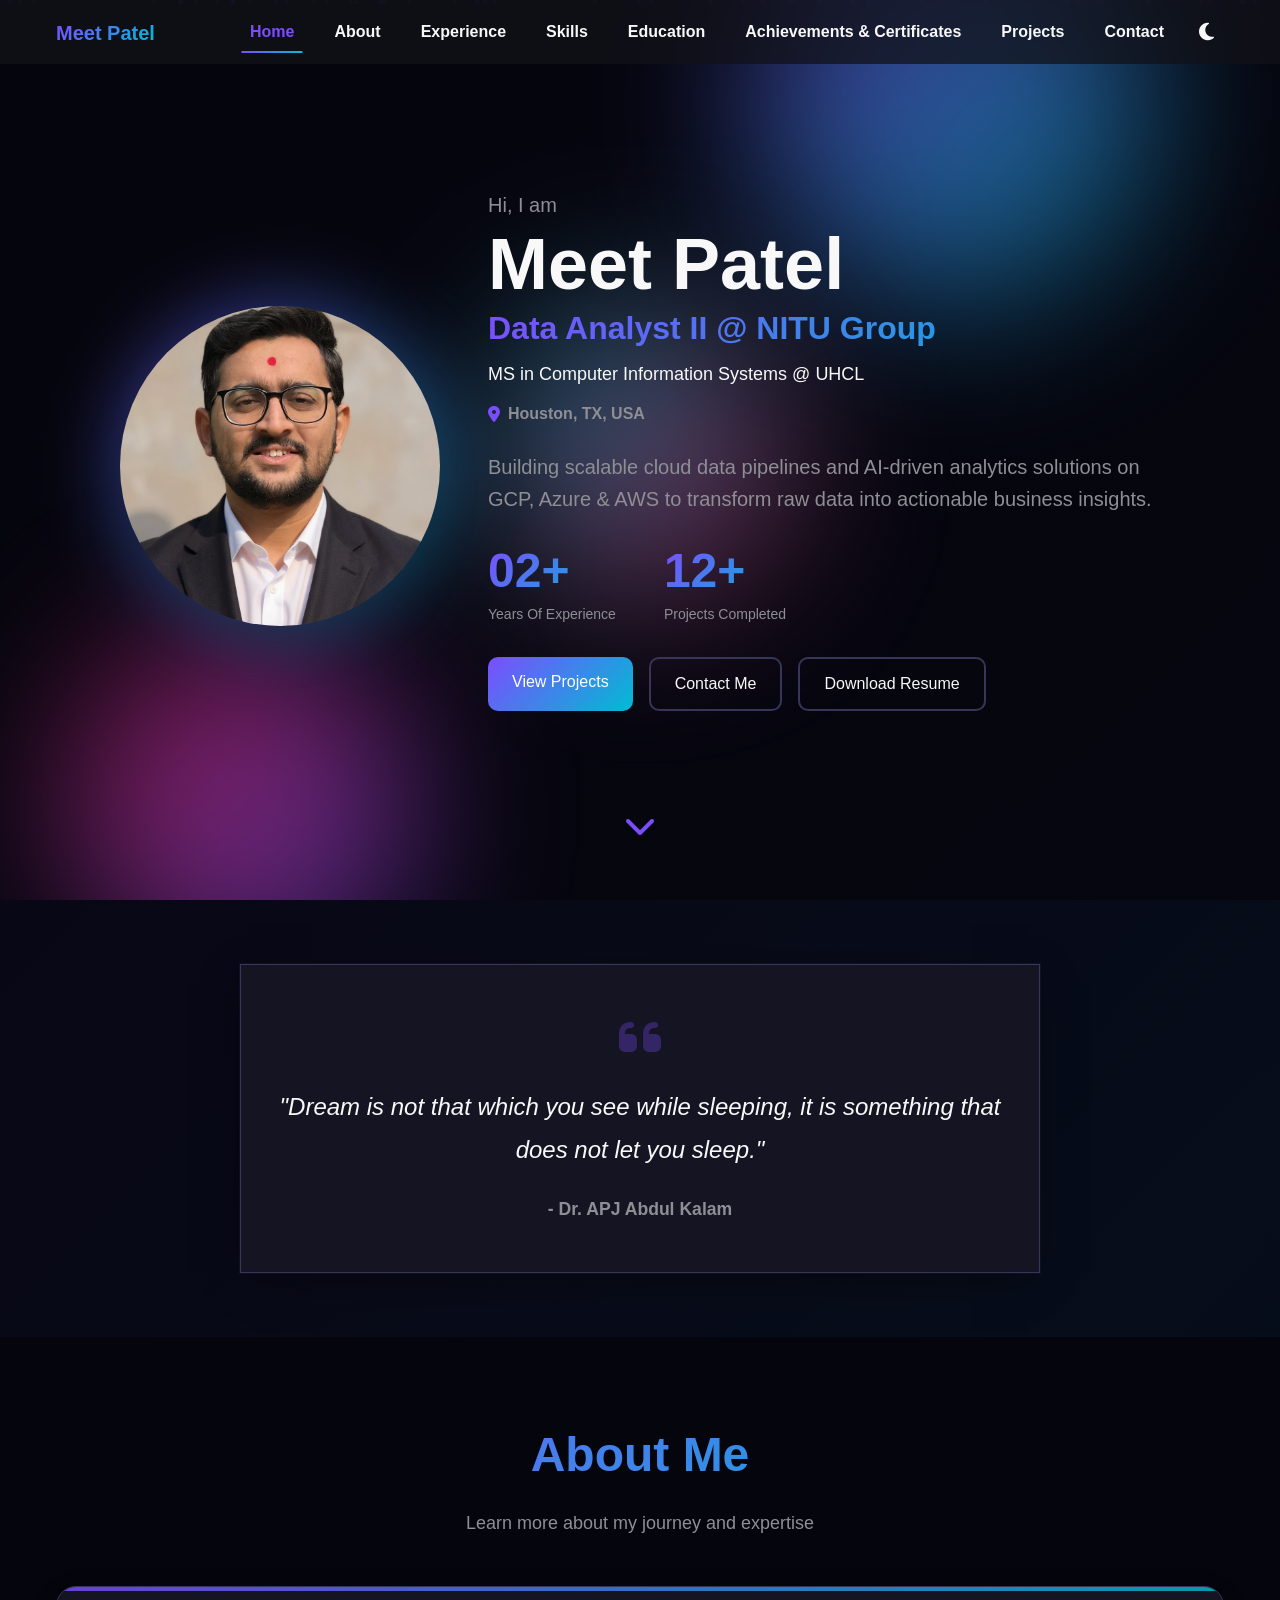
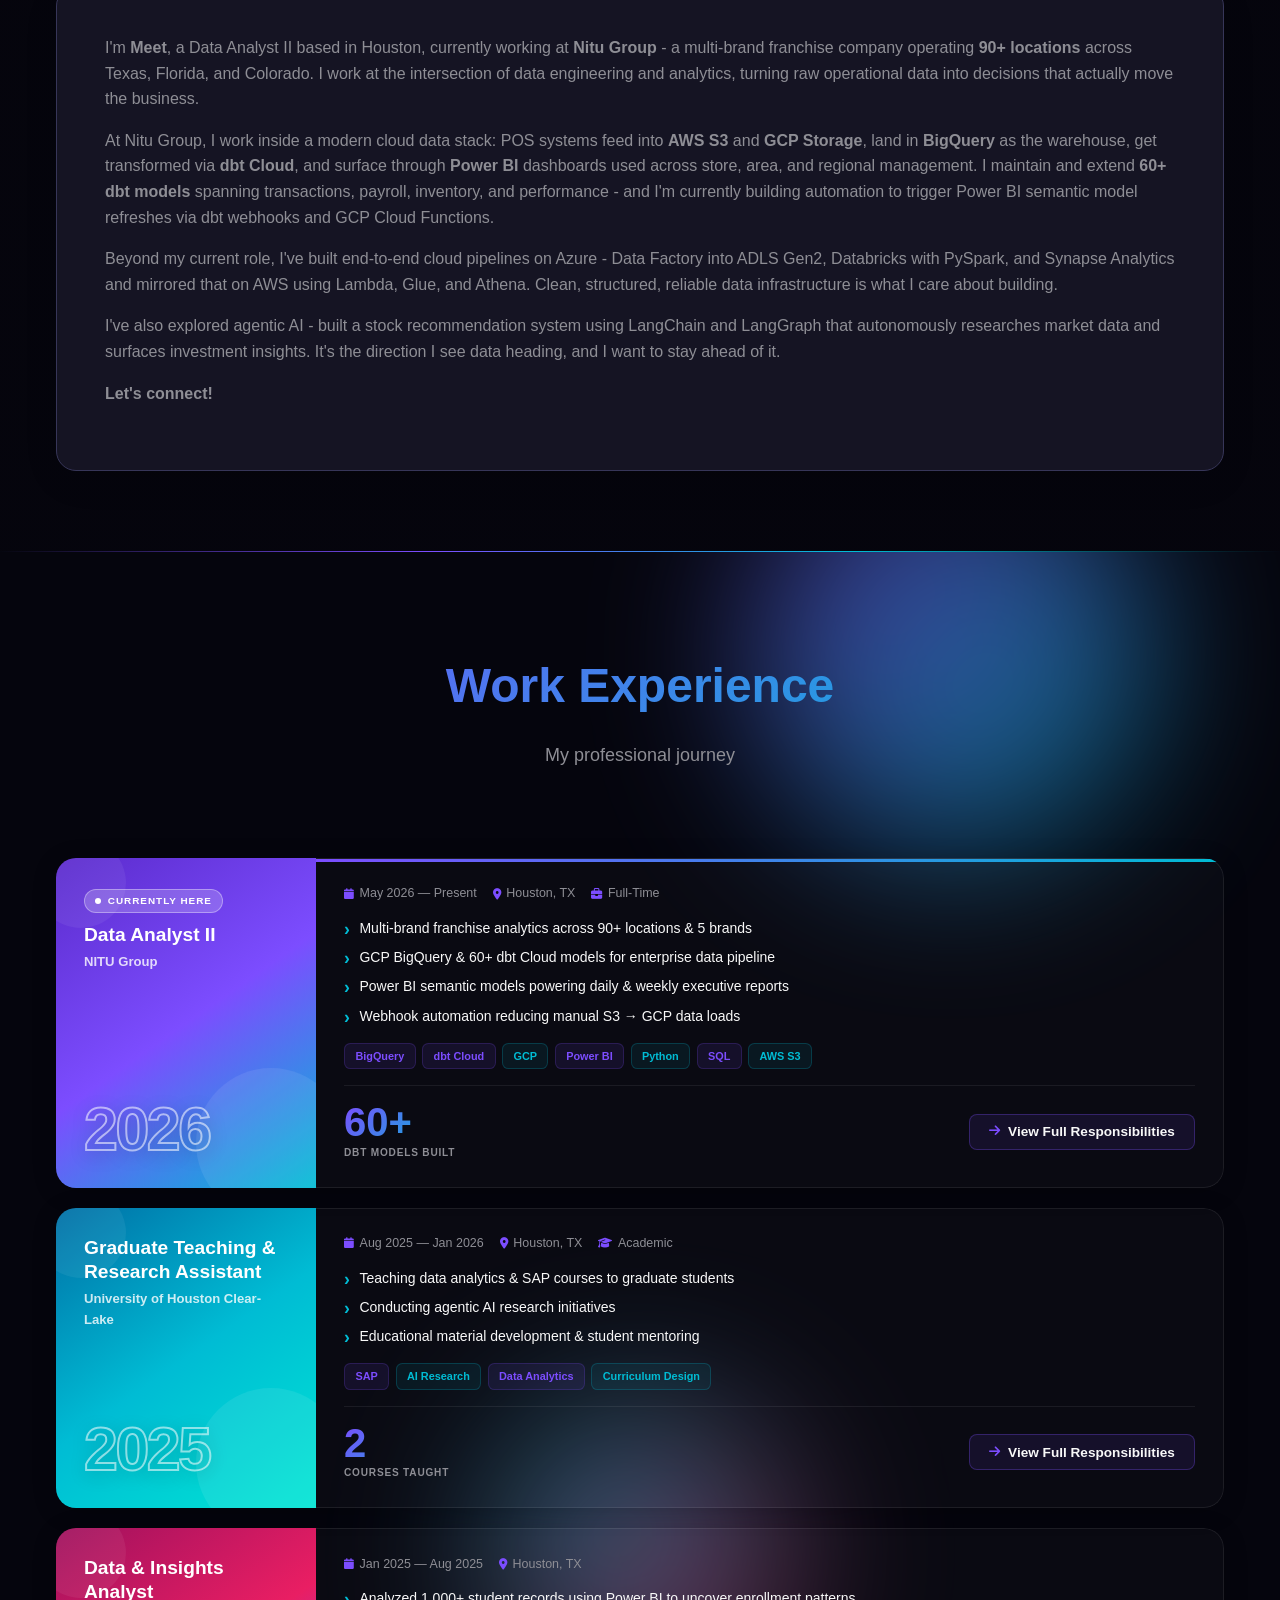
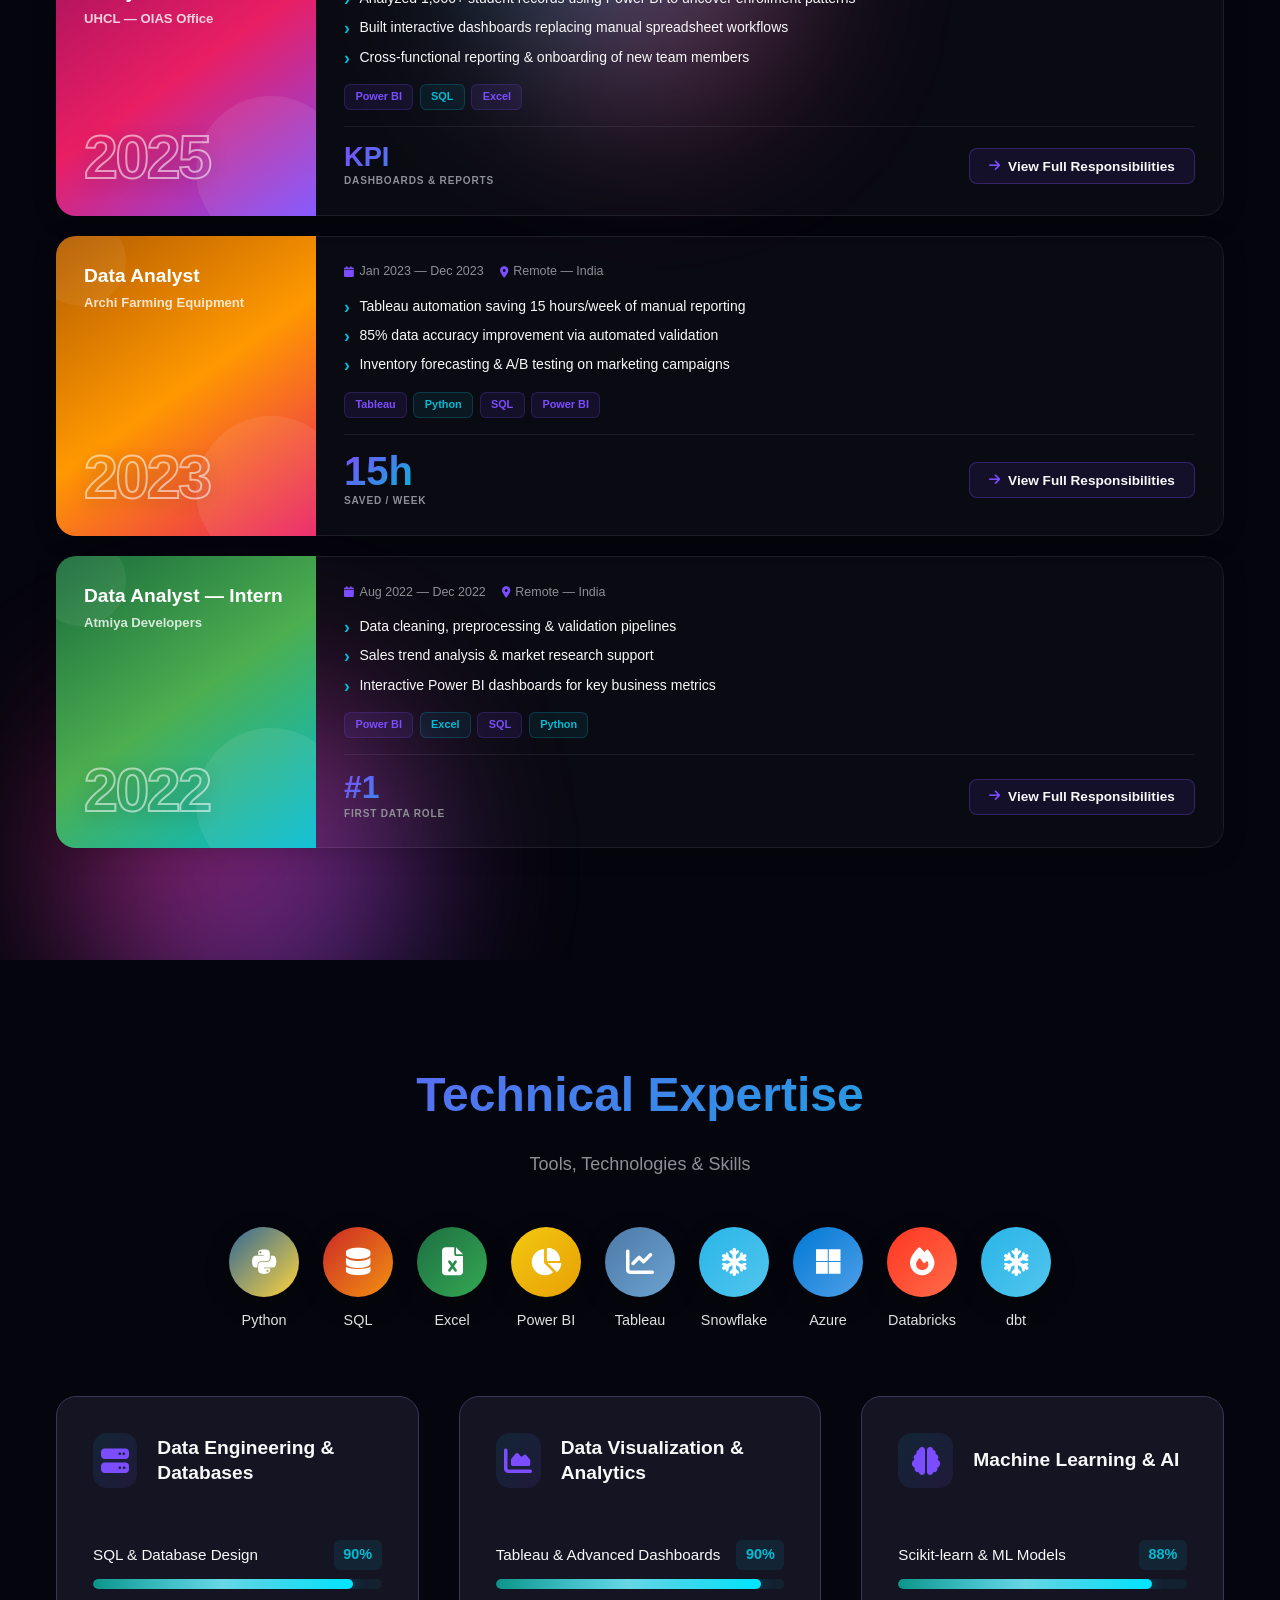
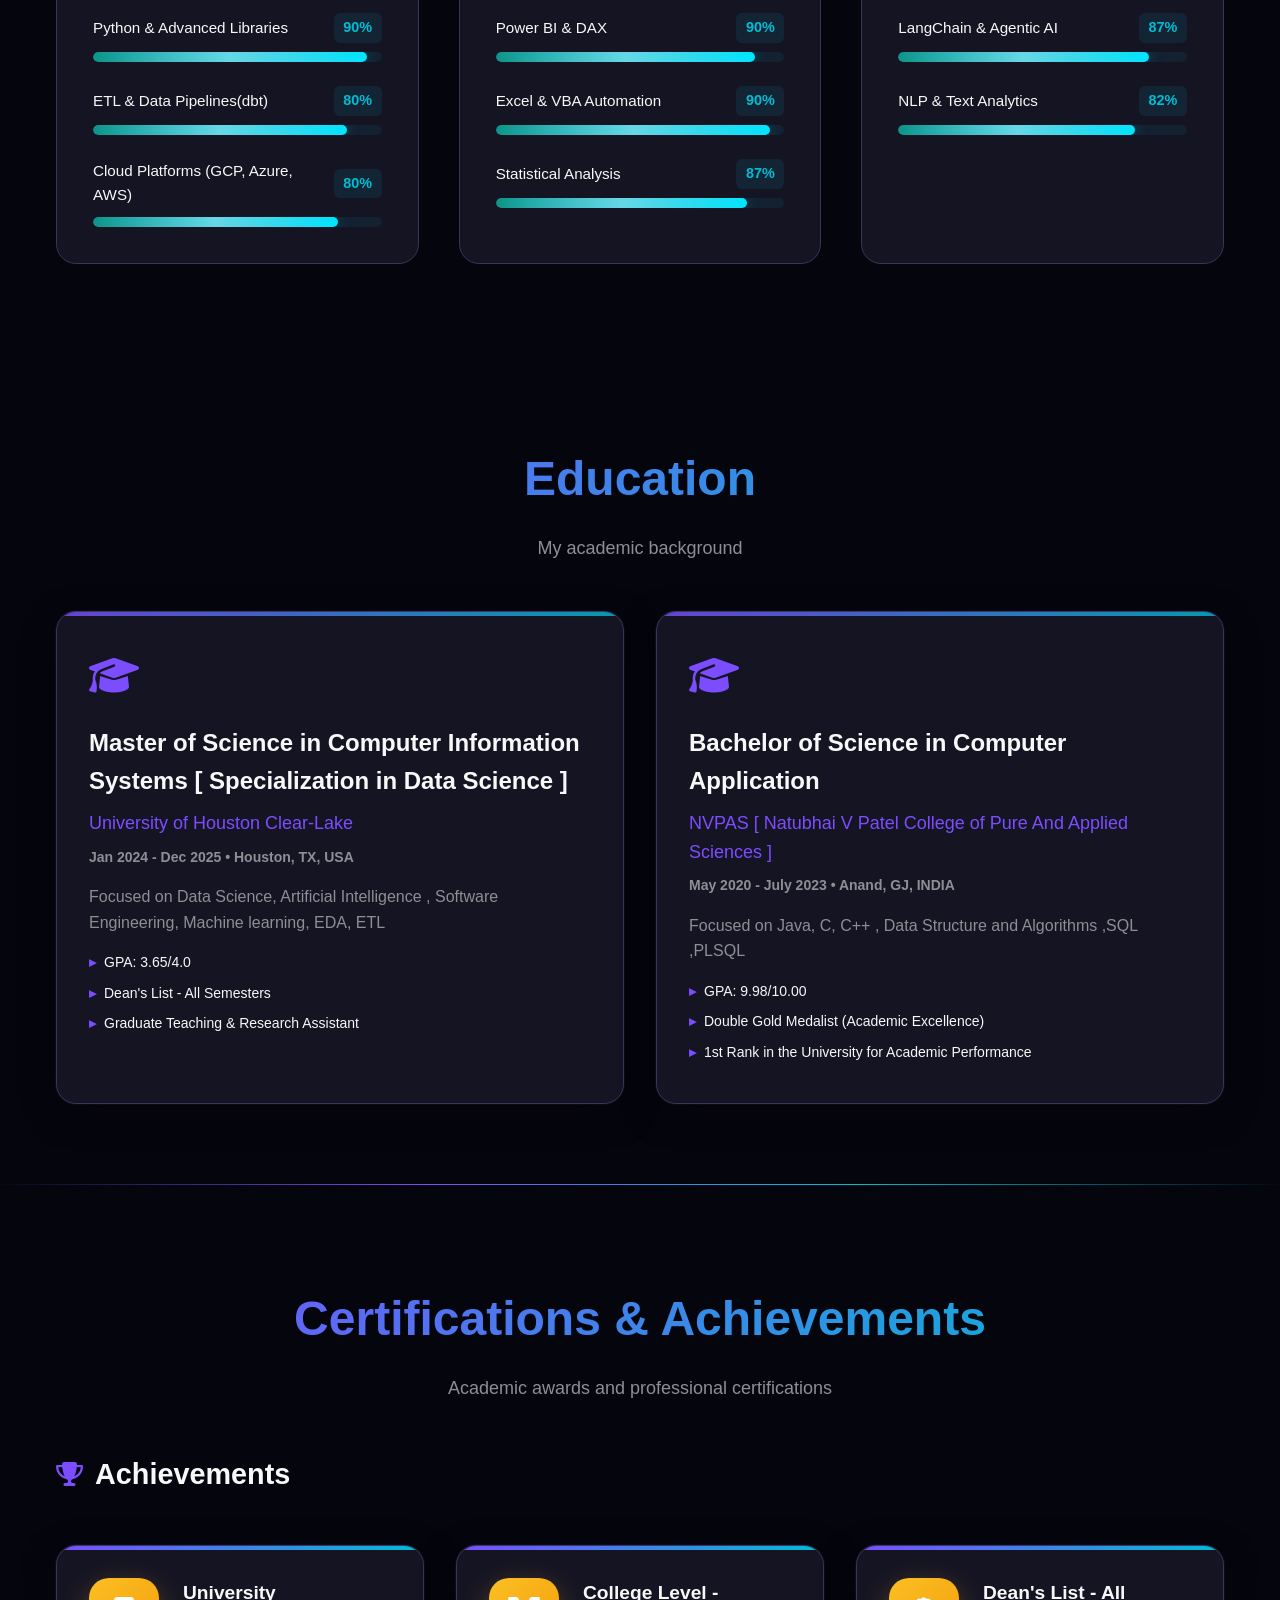
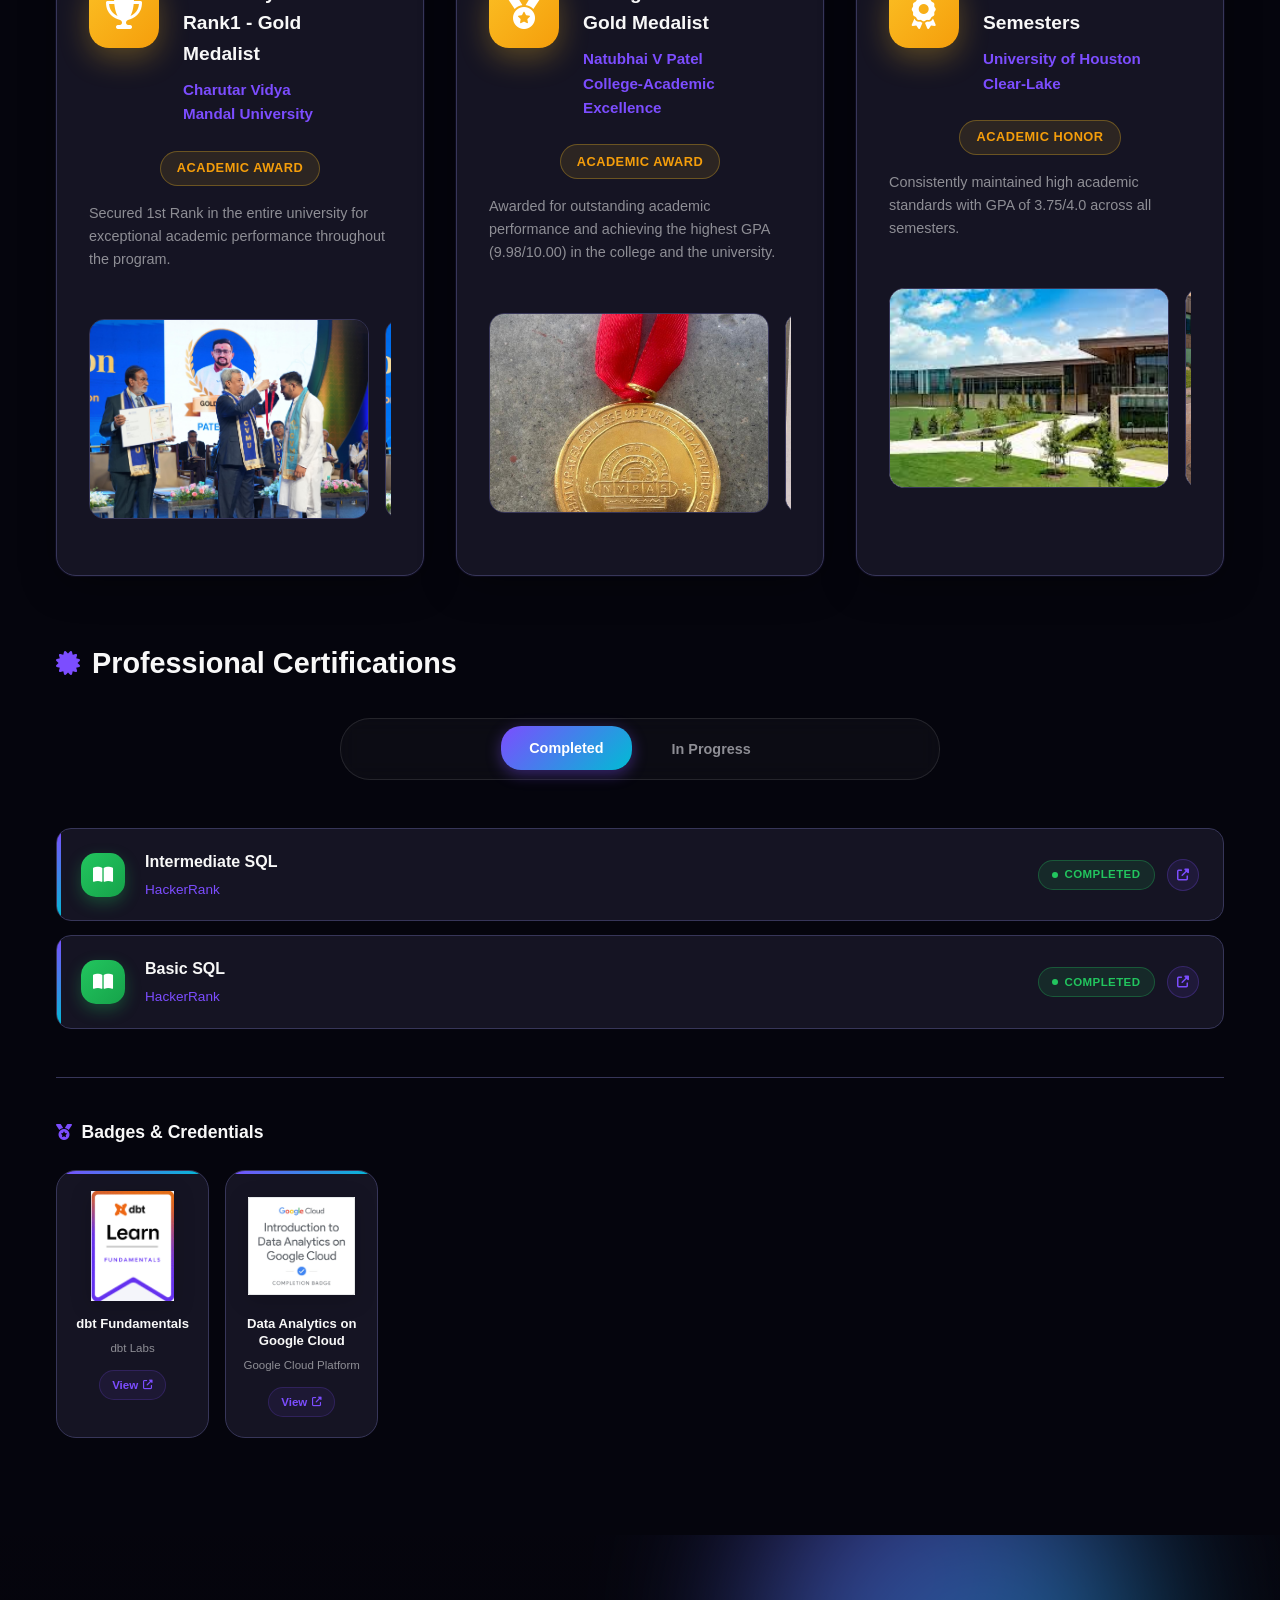
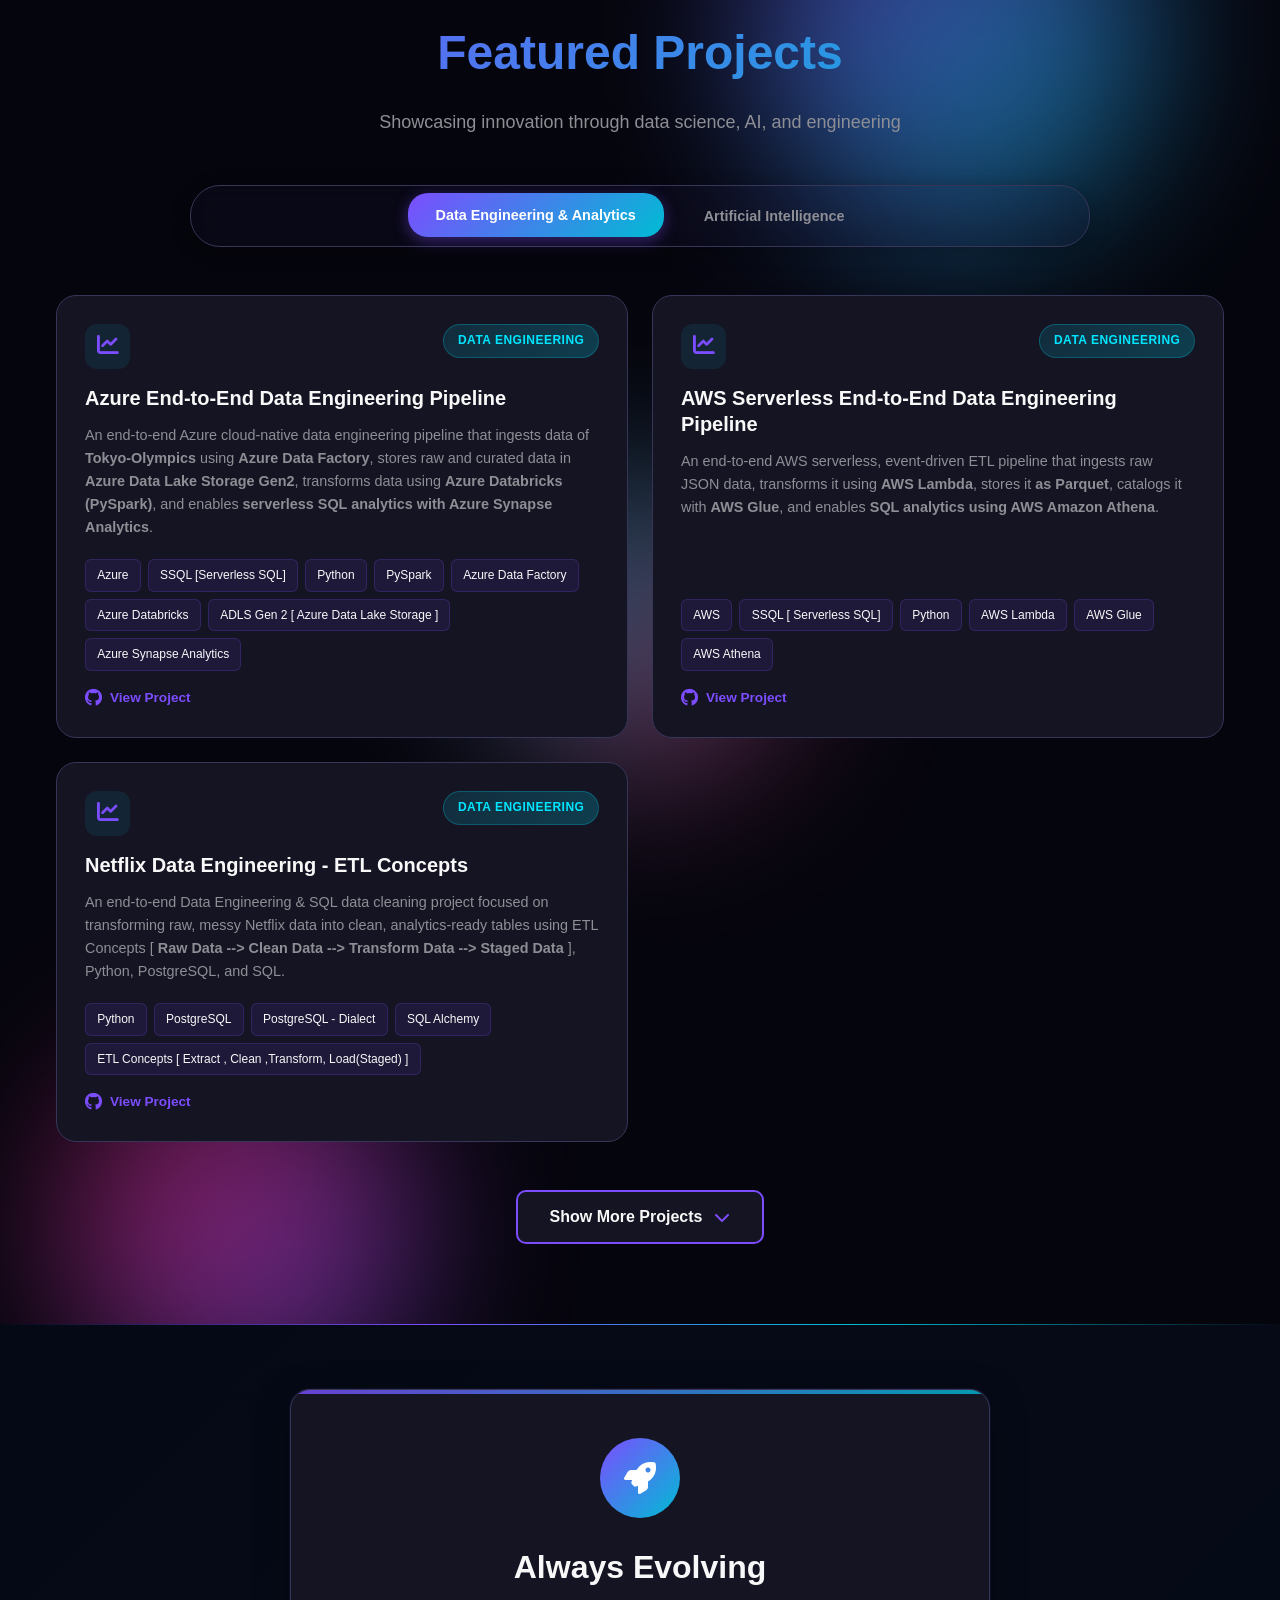
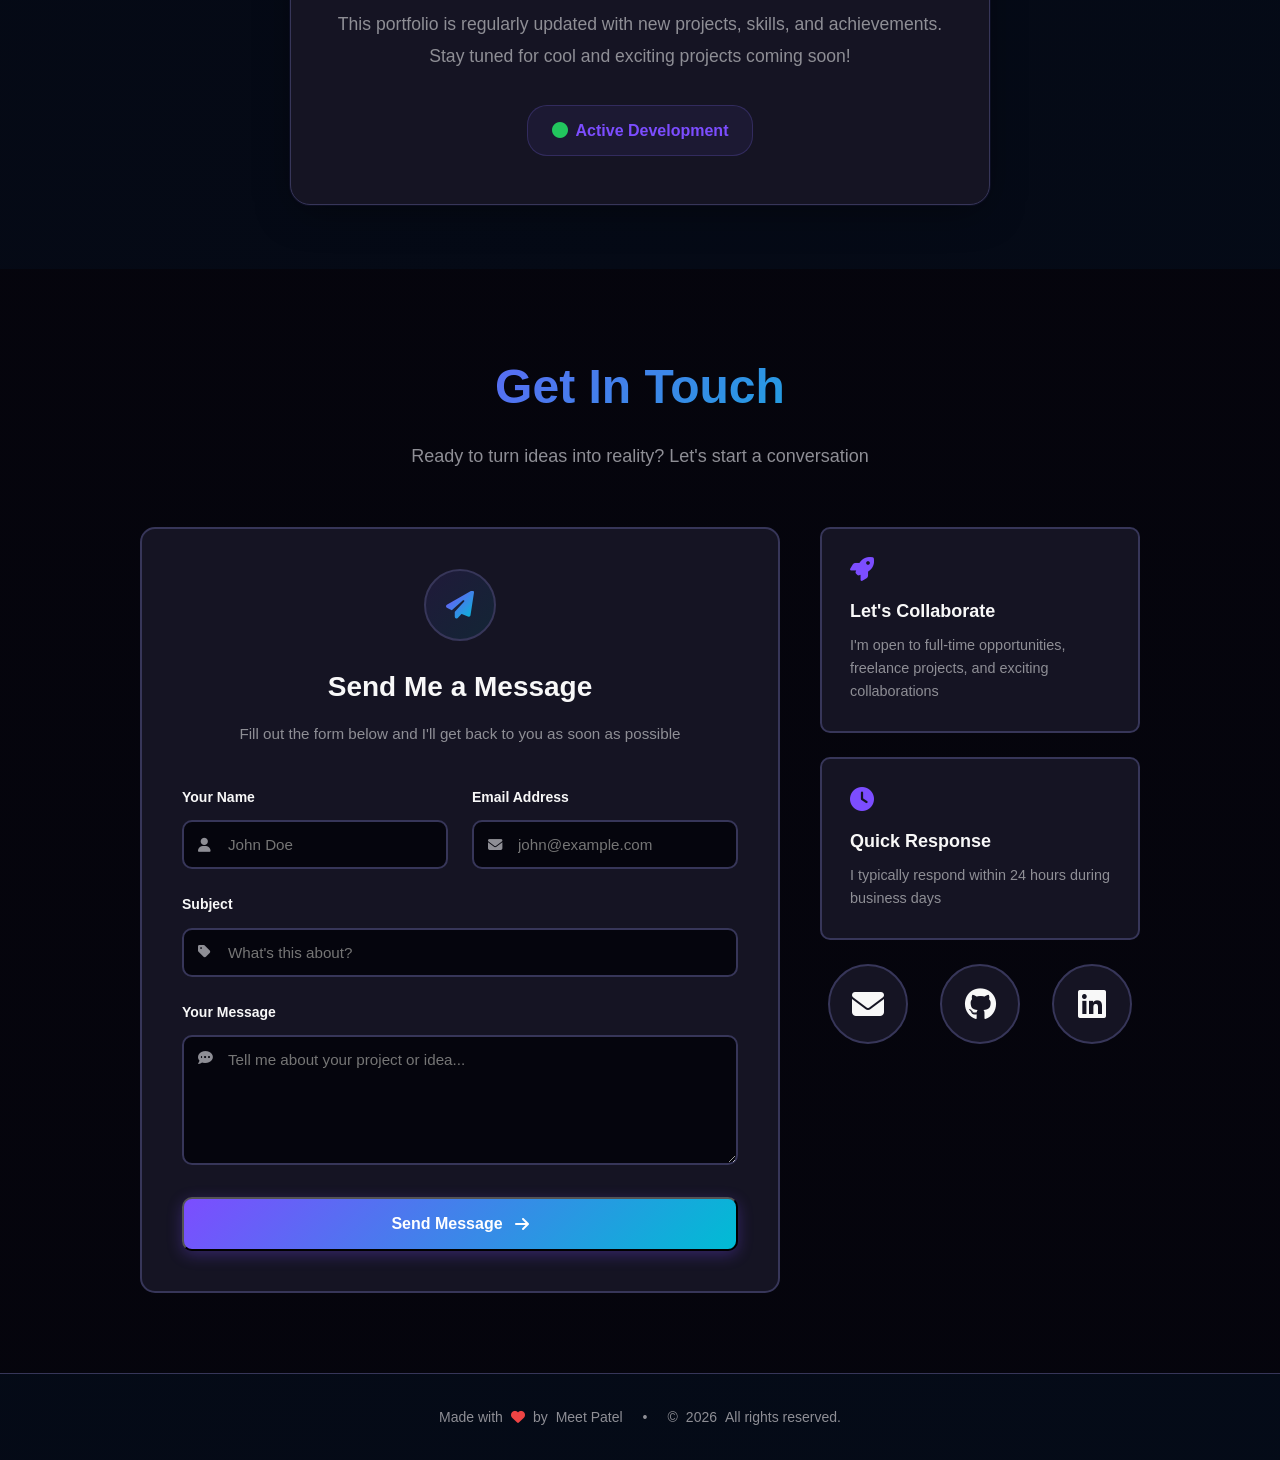
==== commit 895bb9b7: "New Badge Added." ====
--- a/index.html
+++ b/index.html
@@ -917,30 +917,17 @@
                             <p class="badge-tile-issuer">dbt Labs</p>
                             <a href="https://credentials.getdbt.com/7ebb3b97-31f5-49d8-bbab-1b65ef45e70d#acc.yQFNbaYj" class="badge-tile-link" target="_blank">View <i class="fas fa-external-link-alt"></i></a>
                         </div>
-                        <!-- <div class="badge-tile">
-                            <div class="badge-tile-icon">
-                                <i class="fas fa-medal"></i>
-                            </div>
-                            <p class="badge-tile-name">Badge Name</p>
-                            <p class="badge-tile-issuer">Issuer</p>
+                        <div class="badge-tile badge-tile--image">
+                            <div class="badge-tile-img-area">
+                                <img src="assets/certifications/Intro_DA_on_GCP.jpeg"
+                                     alt="dbt Fundamentals Badge"
+                                     onerror="this.parentElement.innerHTML='<i class=&quot;fas fa-database&quot; style=&quot;font-size:2.5rem;color:#ff6b35;&quot;></i>'">
+                            </div>
+                            <p class="badge-tile-name">Data Analytics on Google Cloud</p>
+                            <p class="badge-tile-issuer">Google Cloud Platform</p>
                             <a href="#" class="badge-tile-link" target="_blank">View <i class="fas fa-external-link-alt"></i></a>
                         </div>
-                        <div class="badge-tile">
-                            <div class="badge-tile-icon">
-                                <i class="fas fa-medal"></i>
-                            </div>
-                            <p class="badge-tile-name">Badge Name</p>
-                            <p class="badge-tile-issuer">Issuer</p>
-                            <a href="#" class="badge-tile-link" target="_blank">View <i class="fas fa-external-link-alt"></i></a>
-                        </div>
-                        <div class="badge-tile">
-                            <div class="badge-tile-icon">
-                                <i class="fas fa-medal"></i>
-                            </div>
-                            <p class="badge-tile-name">Badge Name</p>
-                            <p class="badge-tile-issuer">Issuer</p>
-                            <a href="#" class="badge-tile-link" target="_blank">View <i class="fas fa-external-link-alt"></i></a>
-                        </div> -->
+                        
                     </div>
                 </div>
             </div>
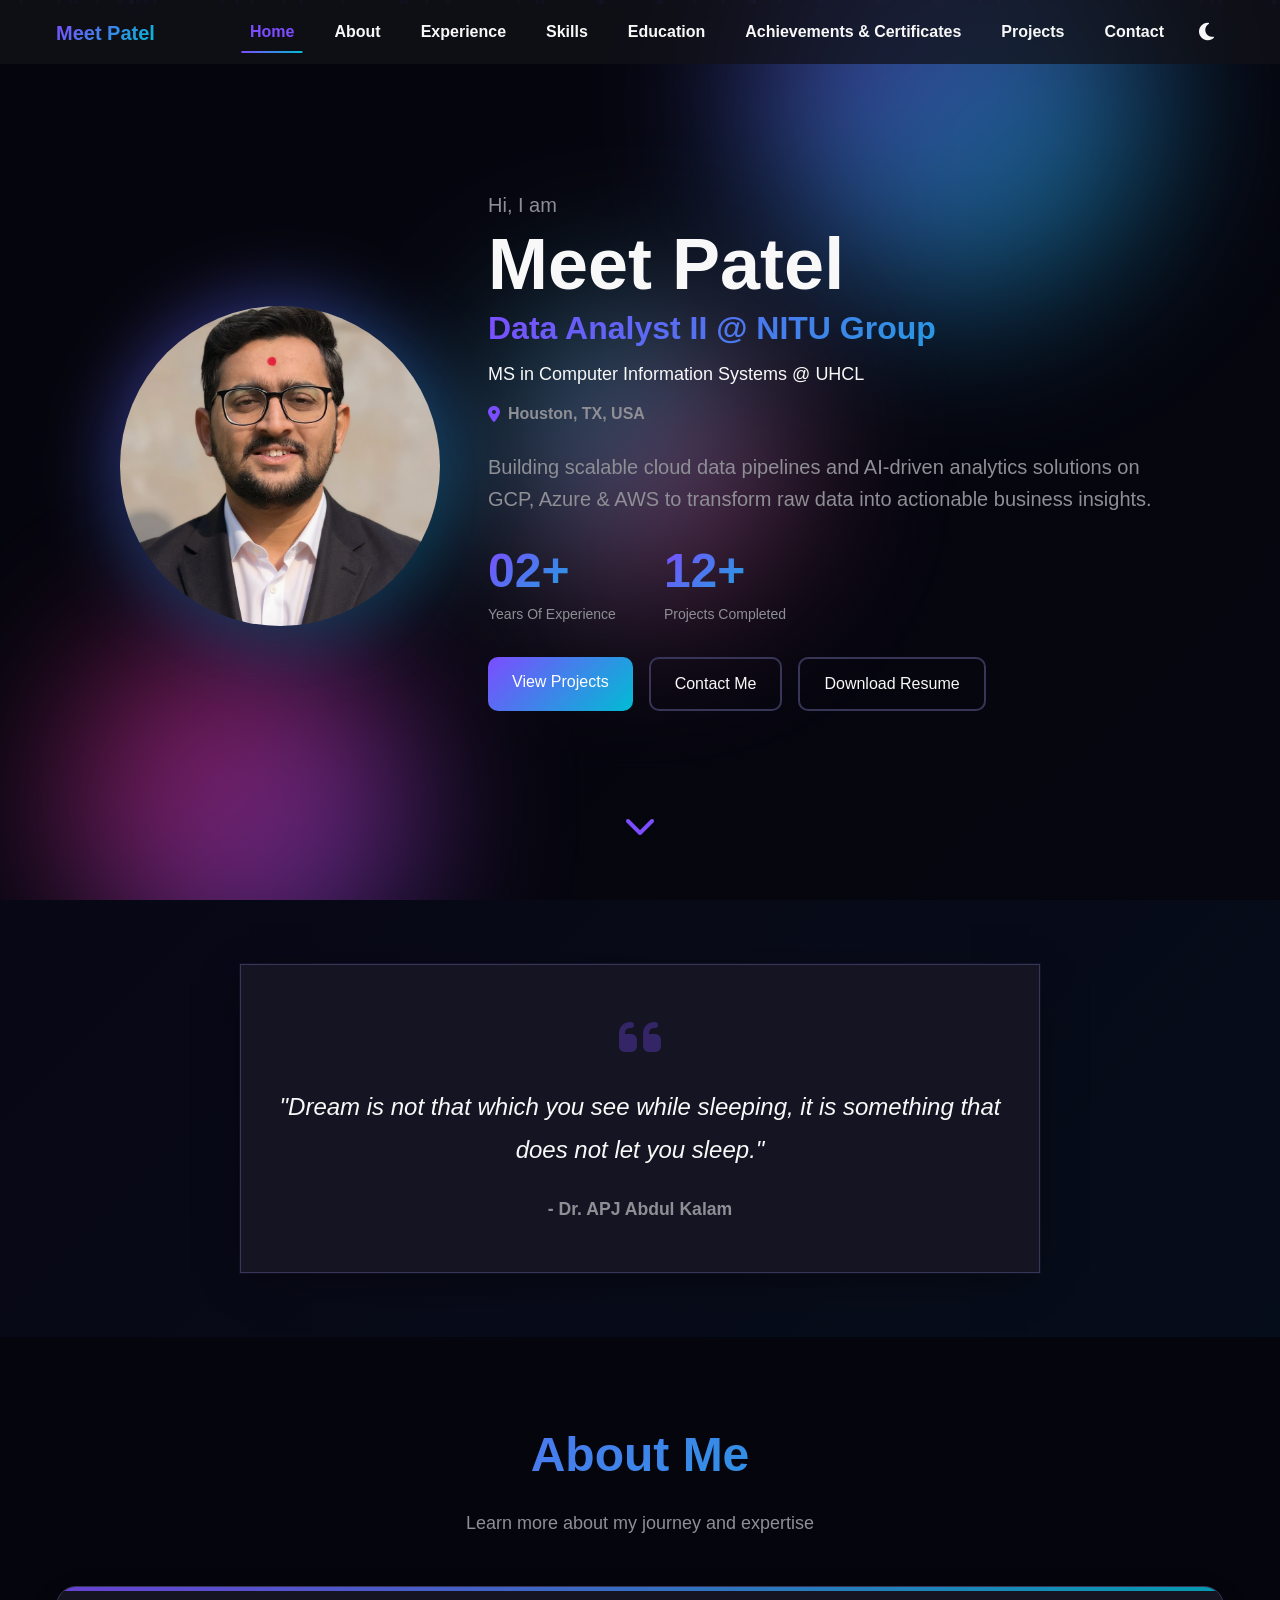
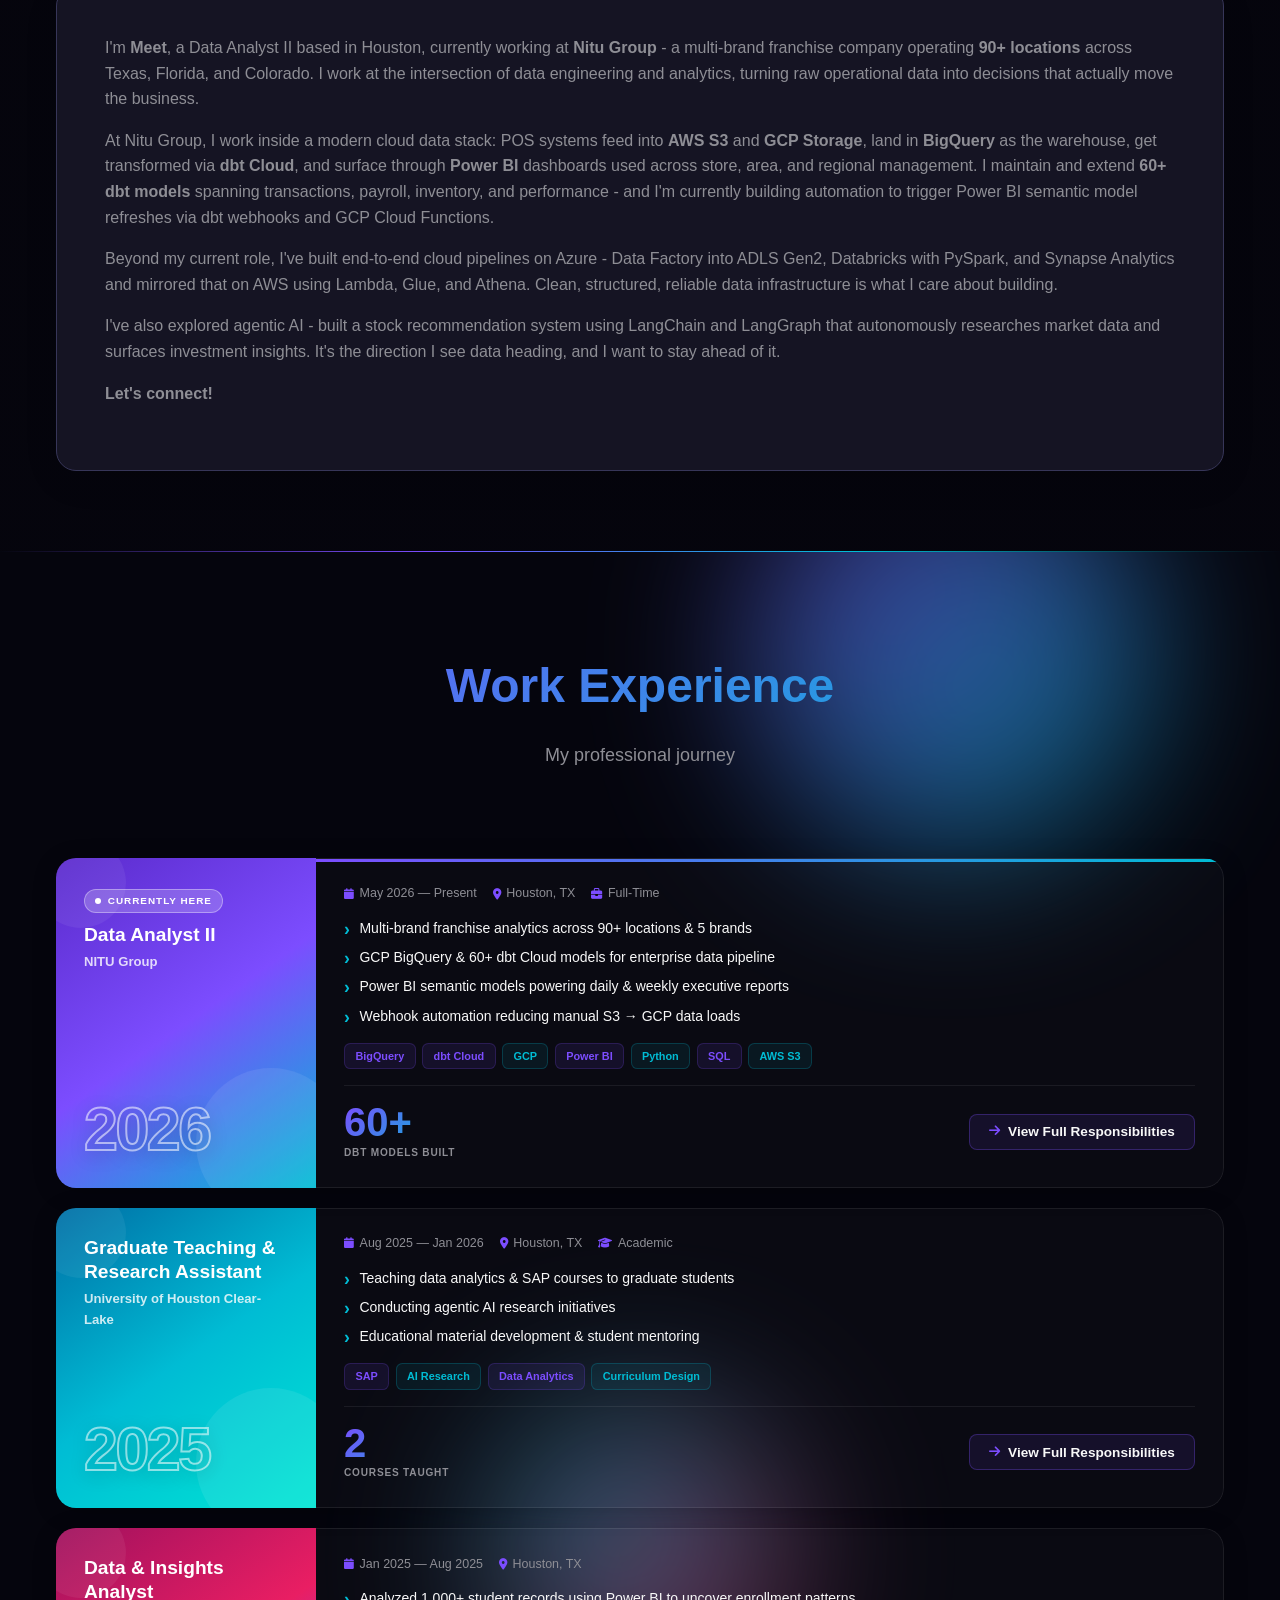
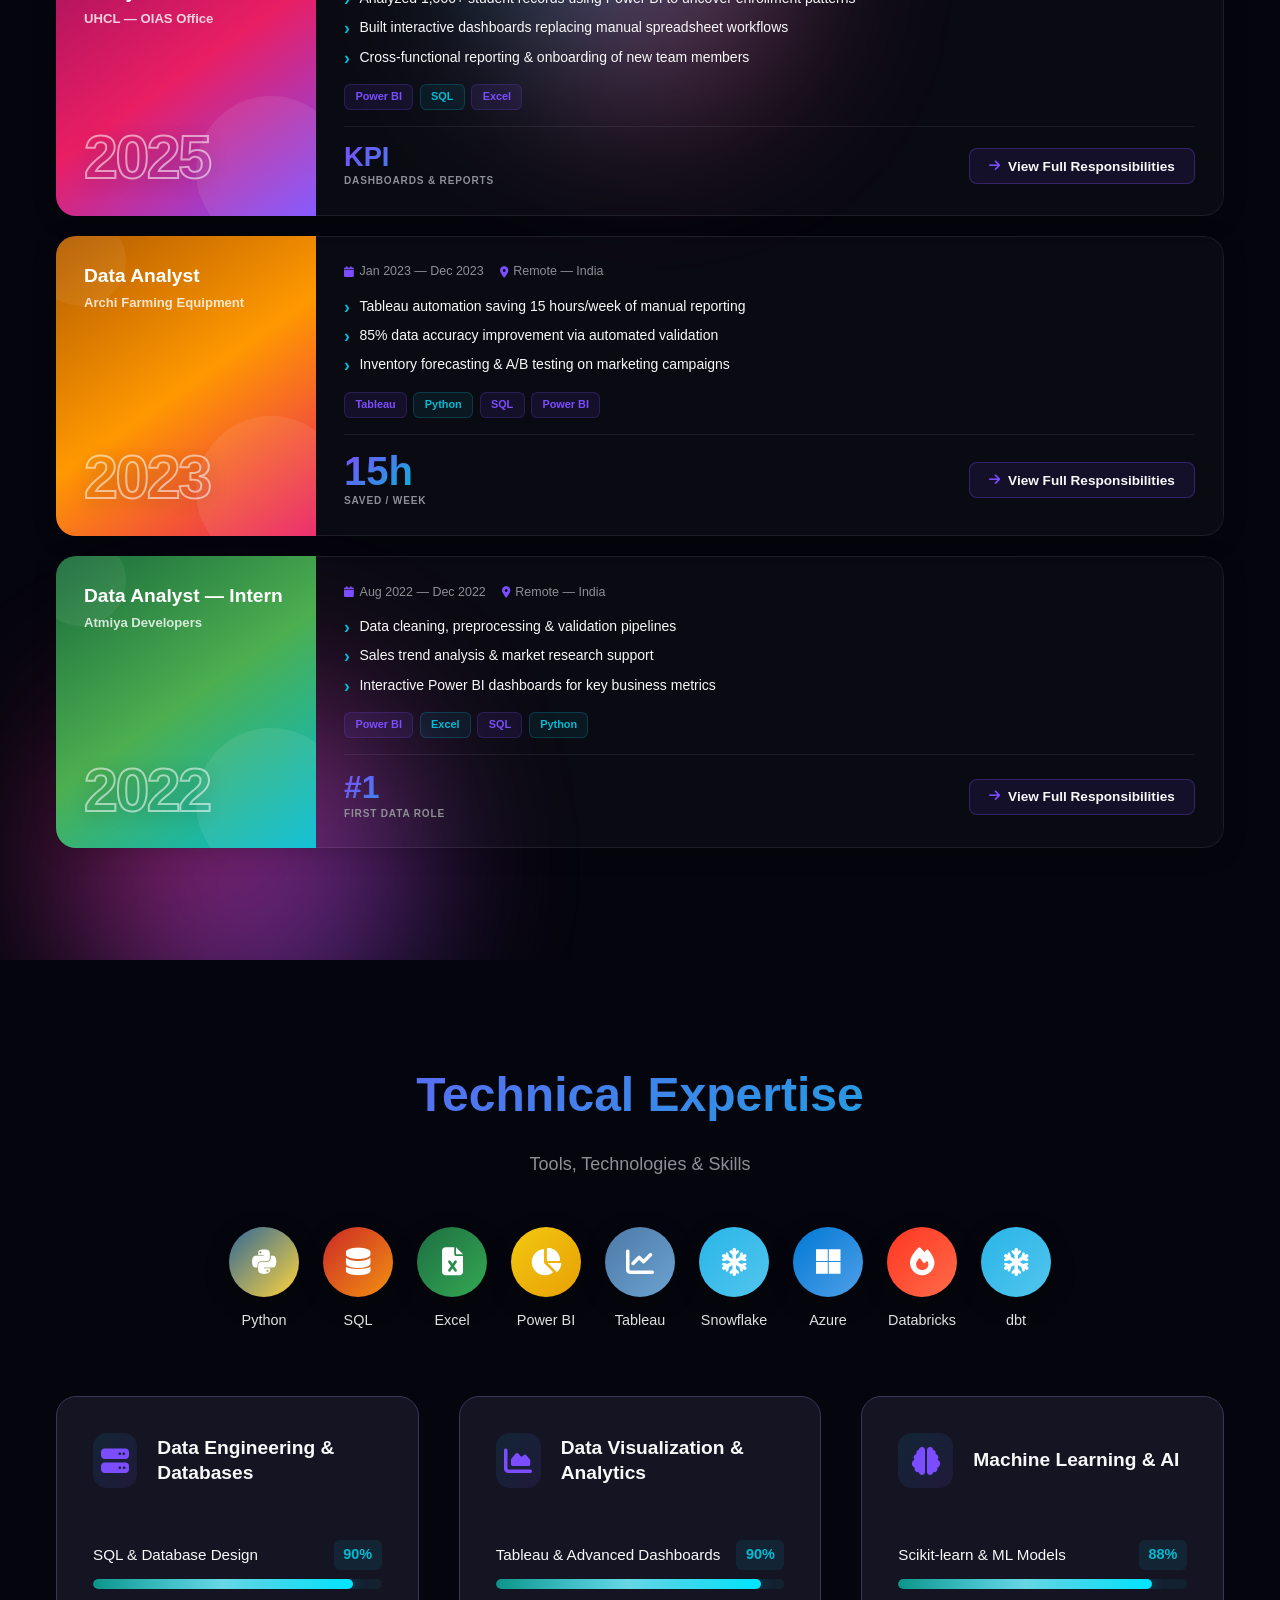
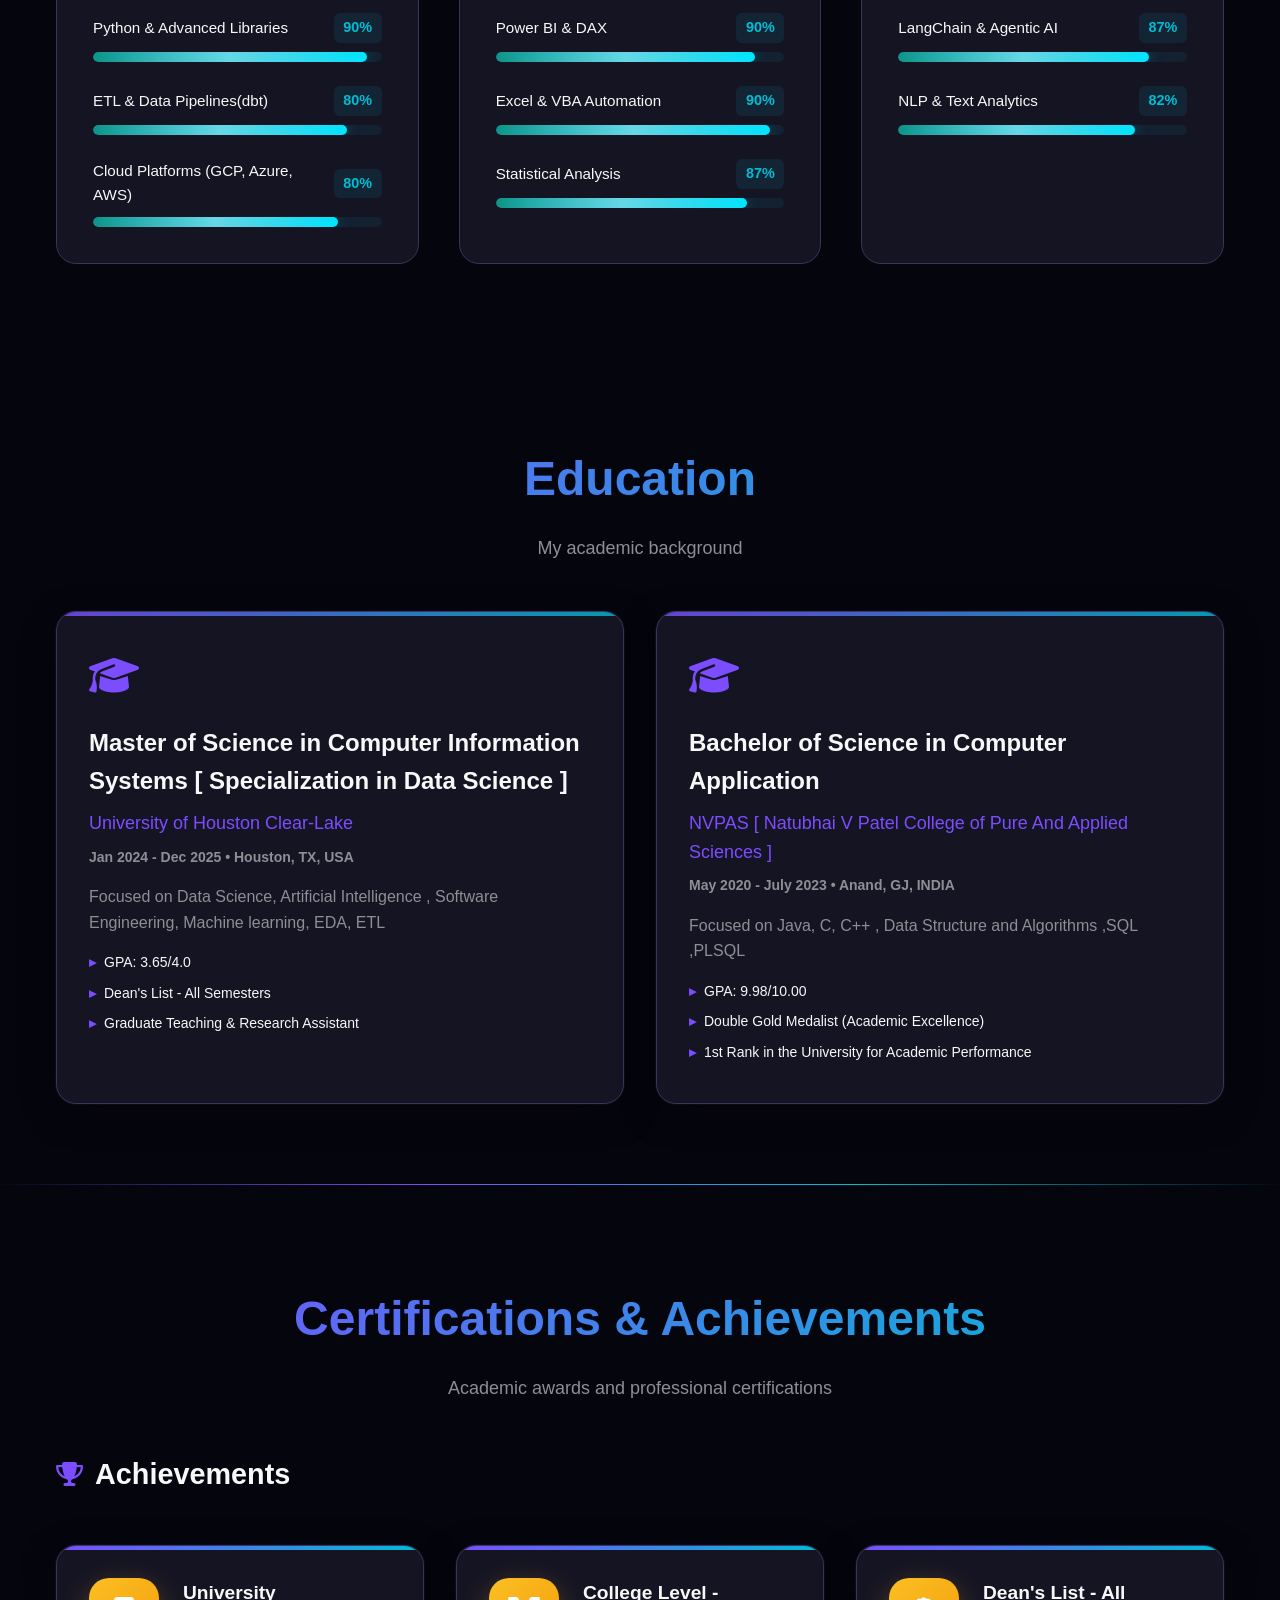
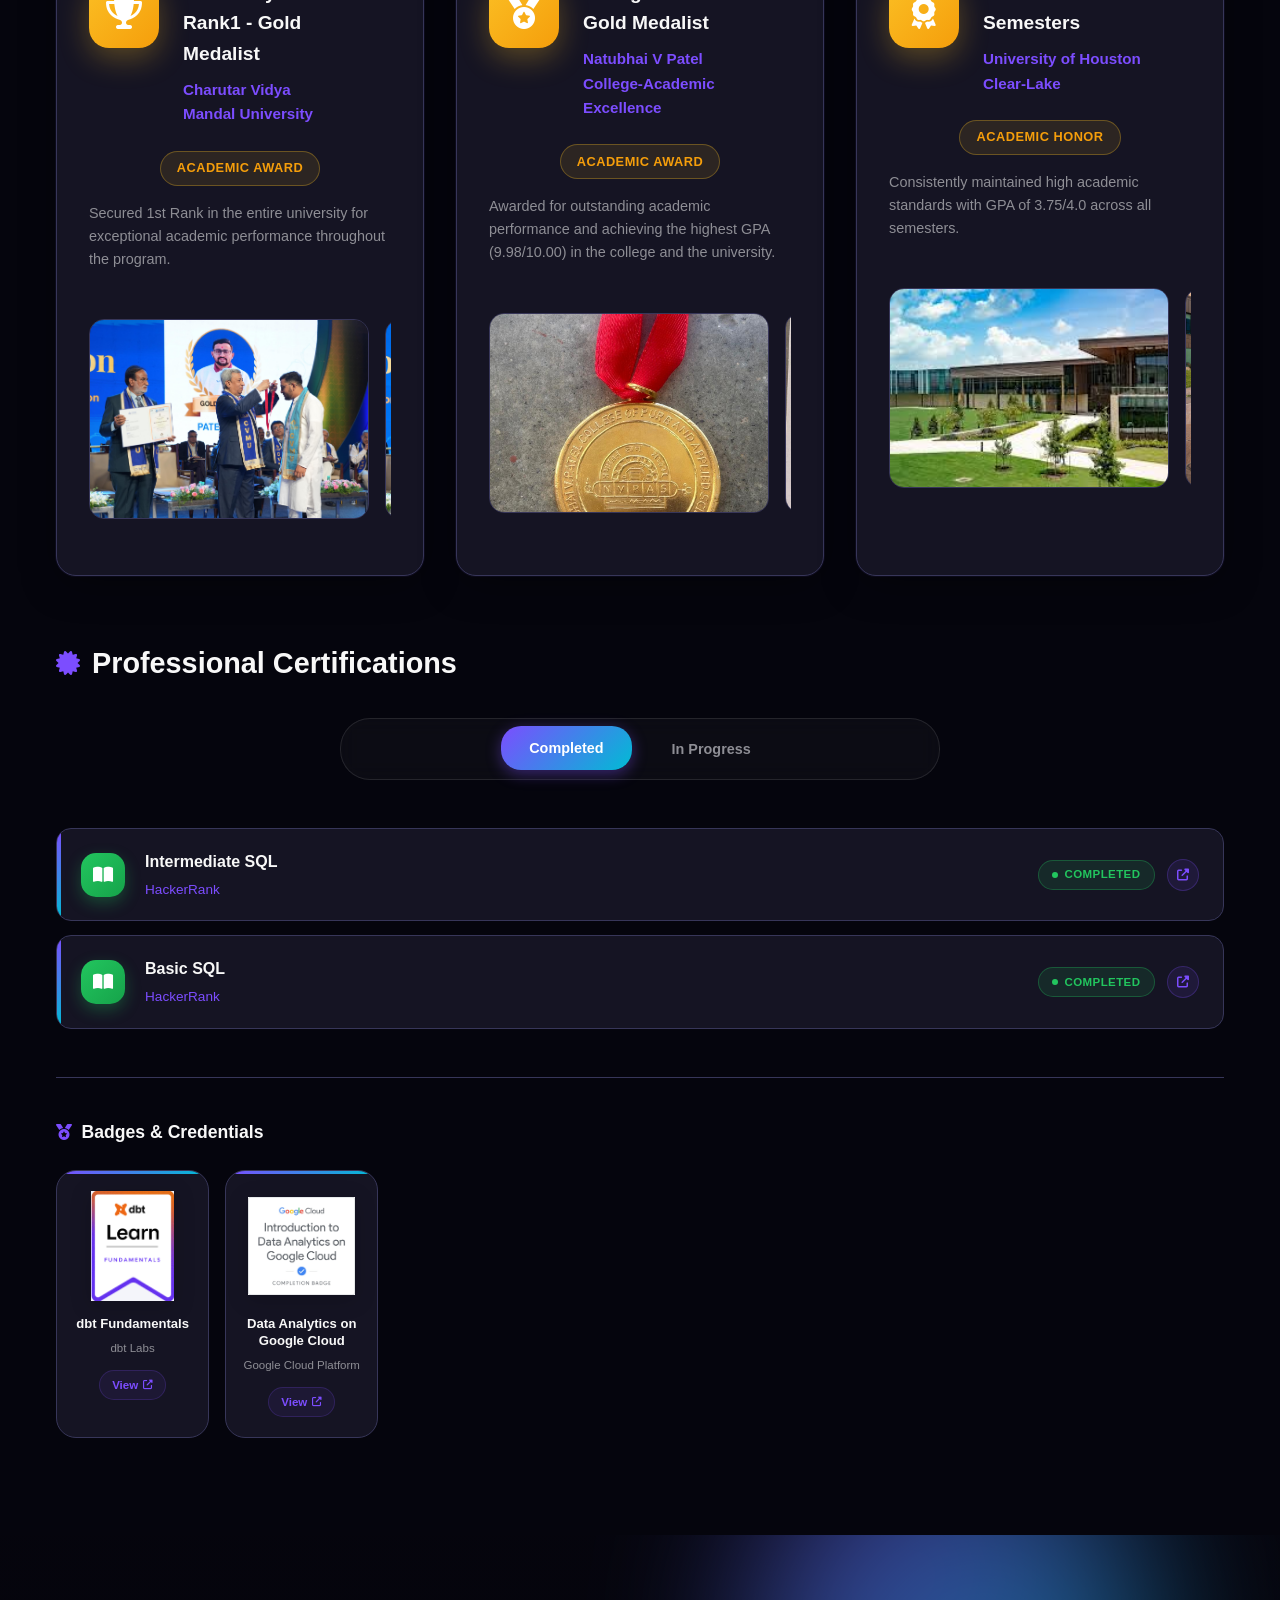
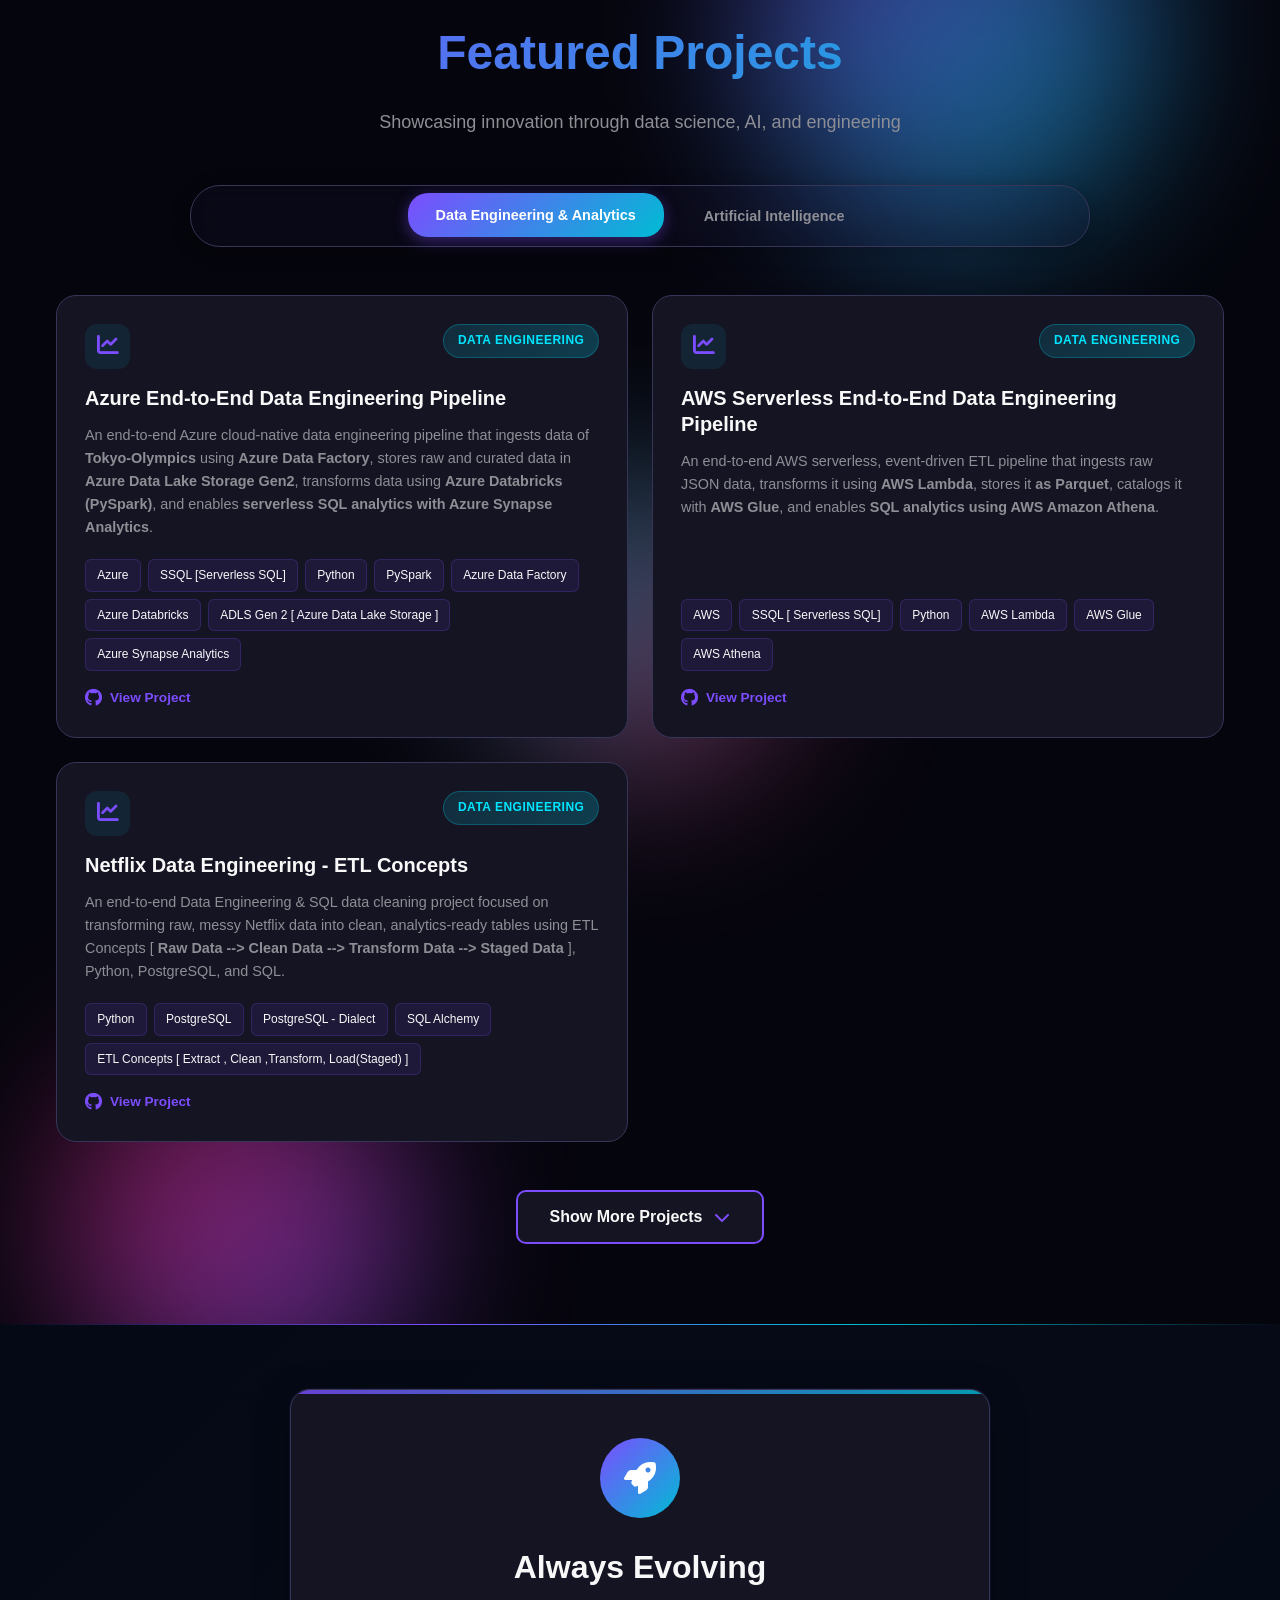
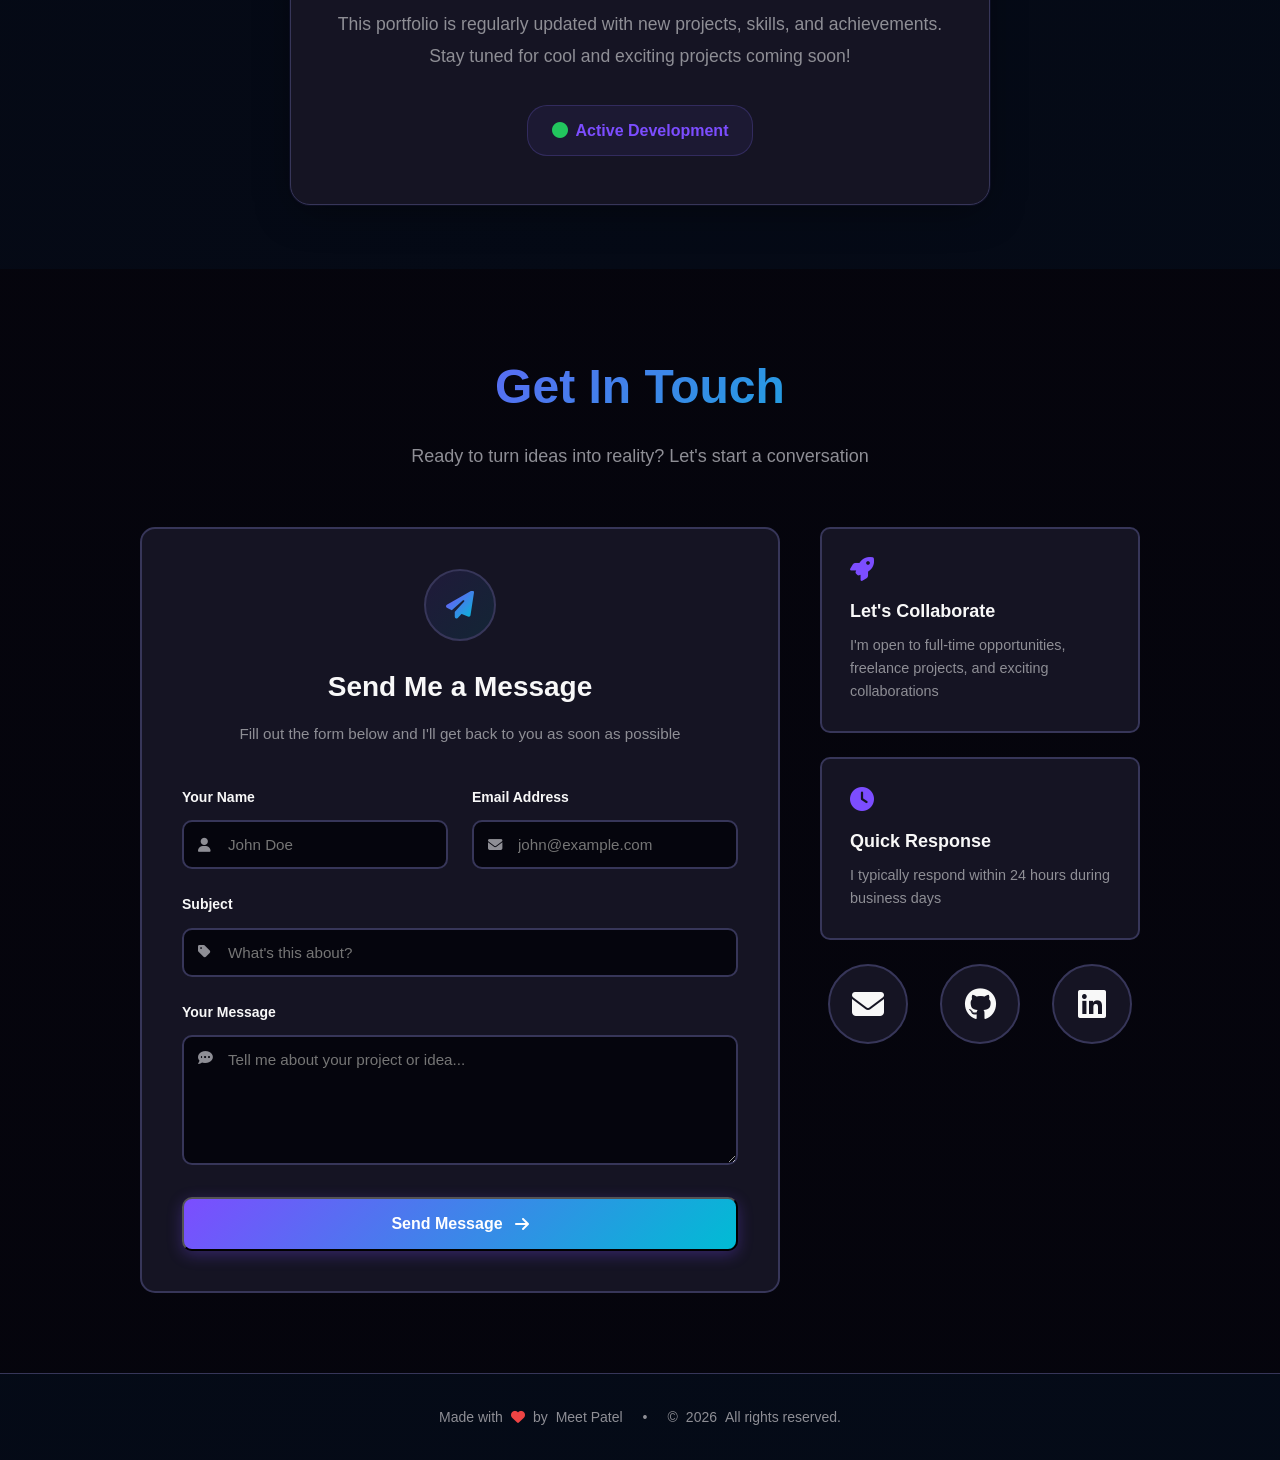
==== commit f1297437: "Skill Badge Section Updated." ====
--- a/index.html
+++ b/index.html
@@ -928,8 +928,10 @@
                             <a href="#" class="badge-tile-link" target="_blank">View <i class="fas fa-external-link-alt"></i></a>
                         </div>
                         
-                    </div>
-                </div>
+                        
+                    </div>
+                </div>
+                
             </div>
         </div>
     </section>
--- a/styles.css
+++ b/styles.css
@@ -4388,6 +4388,35 @@
     }
 }
 
+@media (max-width: 540px) {
+    .badges-grid {
+        grid-template-columns: repeat(2, 1fr);
+        gap: 0.85rem;
+    }
+
+    .badge-tile {
+        padding: 1.25rem 0.9rem 1.1rem;
+    }
+
+    .badge-tile-img-area {
+        height: 90px;
+    }
+
+    .badge-tile-img-area img {
+        max-height: 90px;
+    }
+
+    .badge-tile-icon {
+        width: 60px;
+        height: 60px;
+        font-size: 1.6rem;
+    }
+
+    .badge-tile-name {
+        font-size: 0.85rem;
+    }
+}
+
 /* Show More Projects Button */
 .project-show-more-container {
     display: flex;
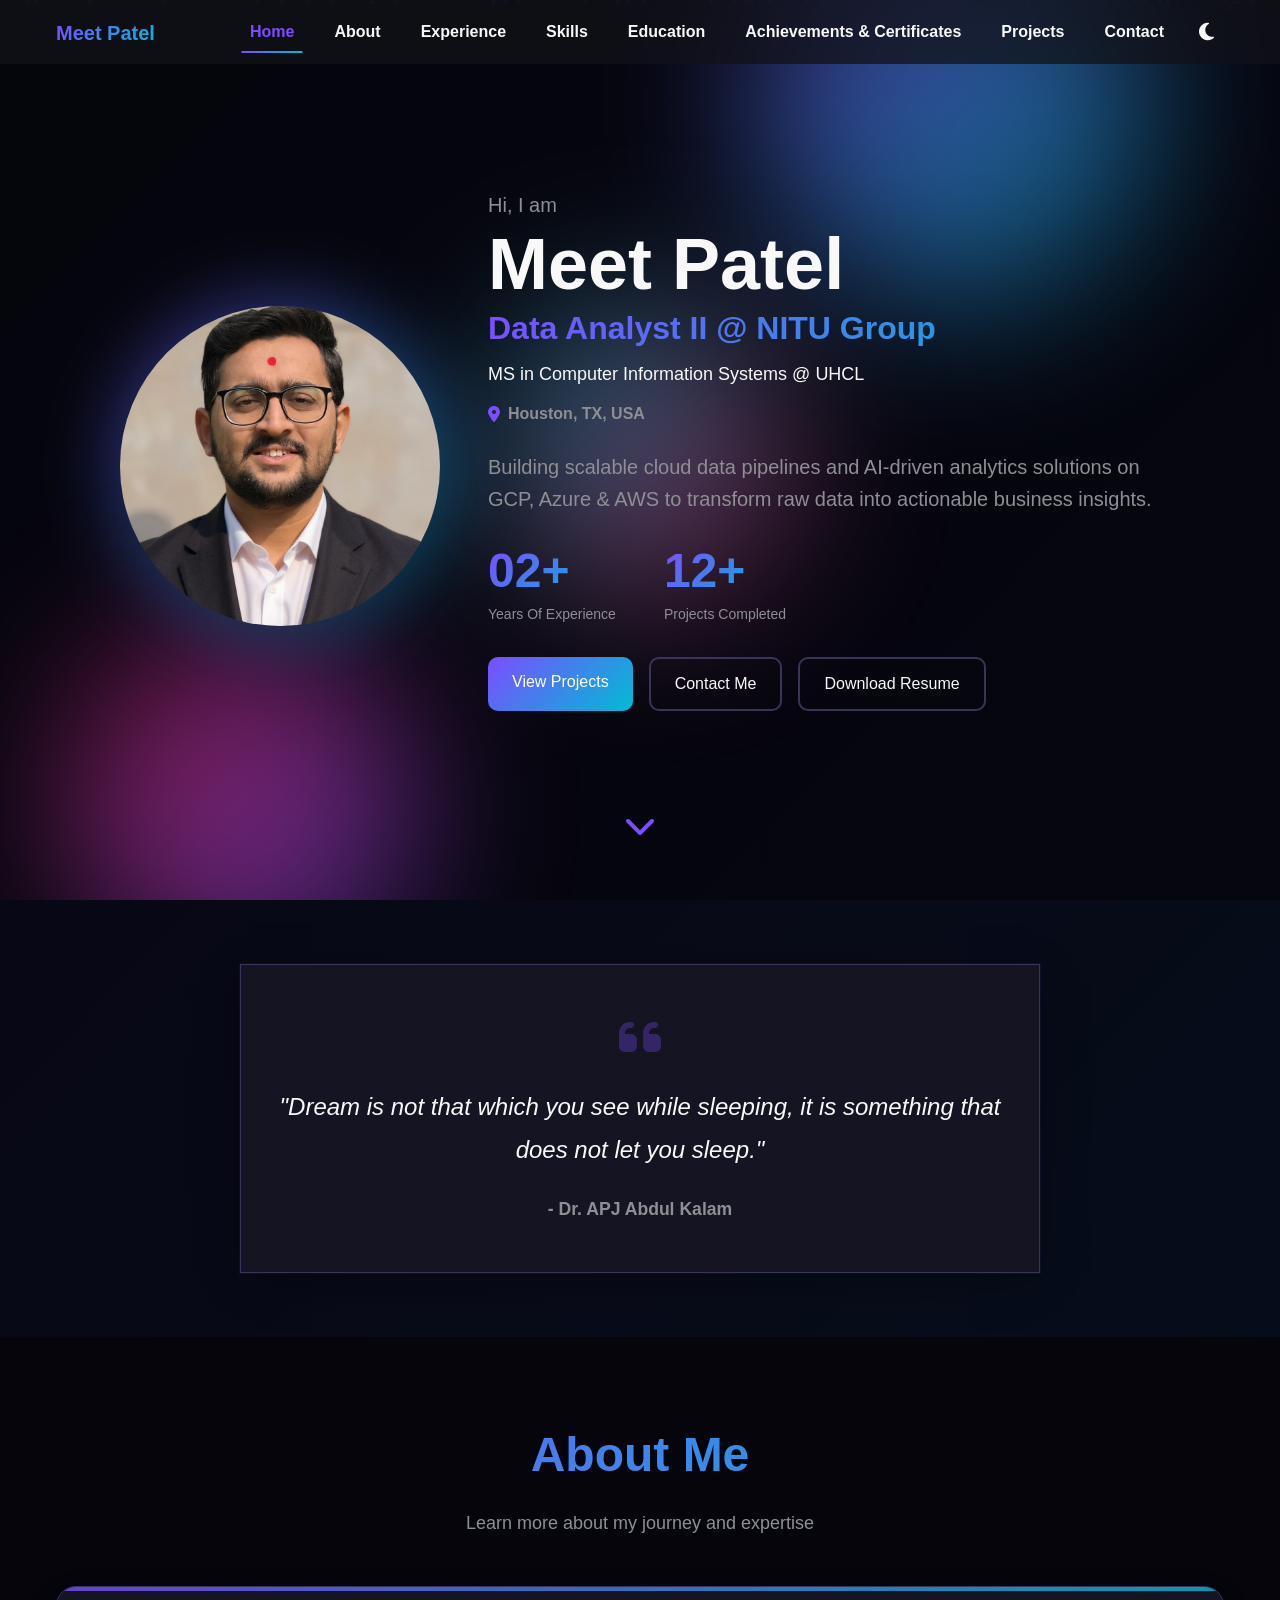
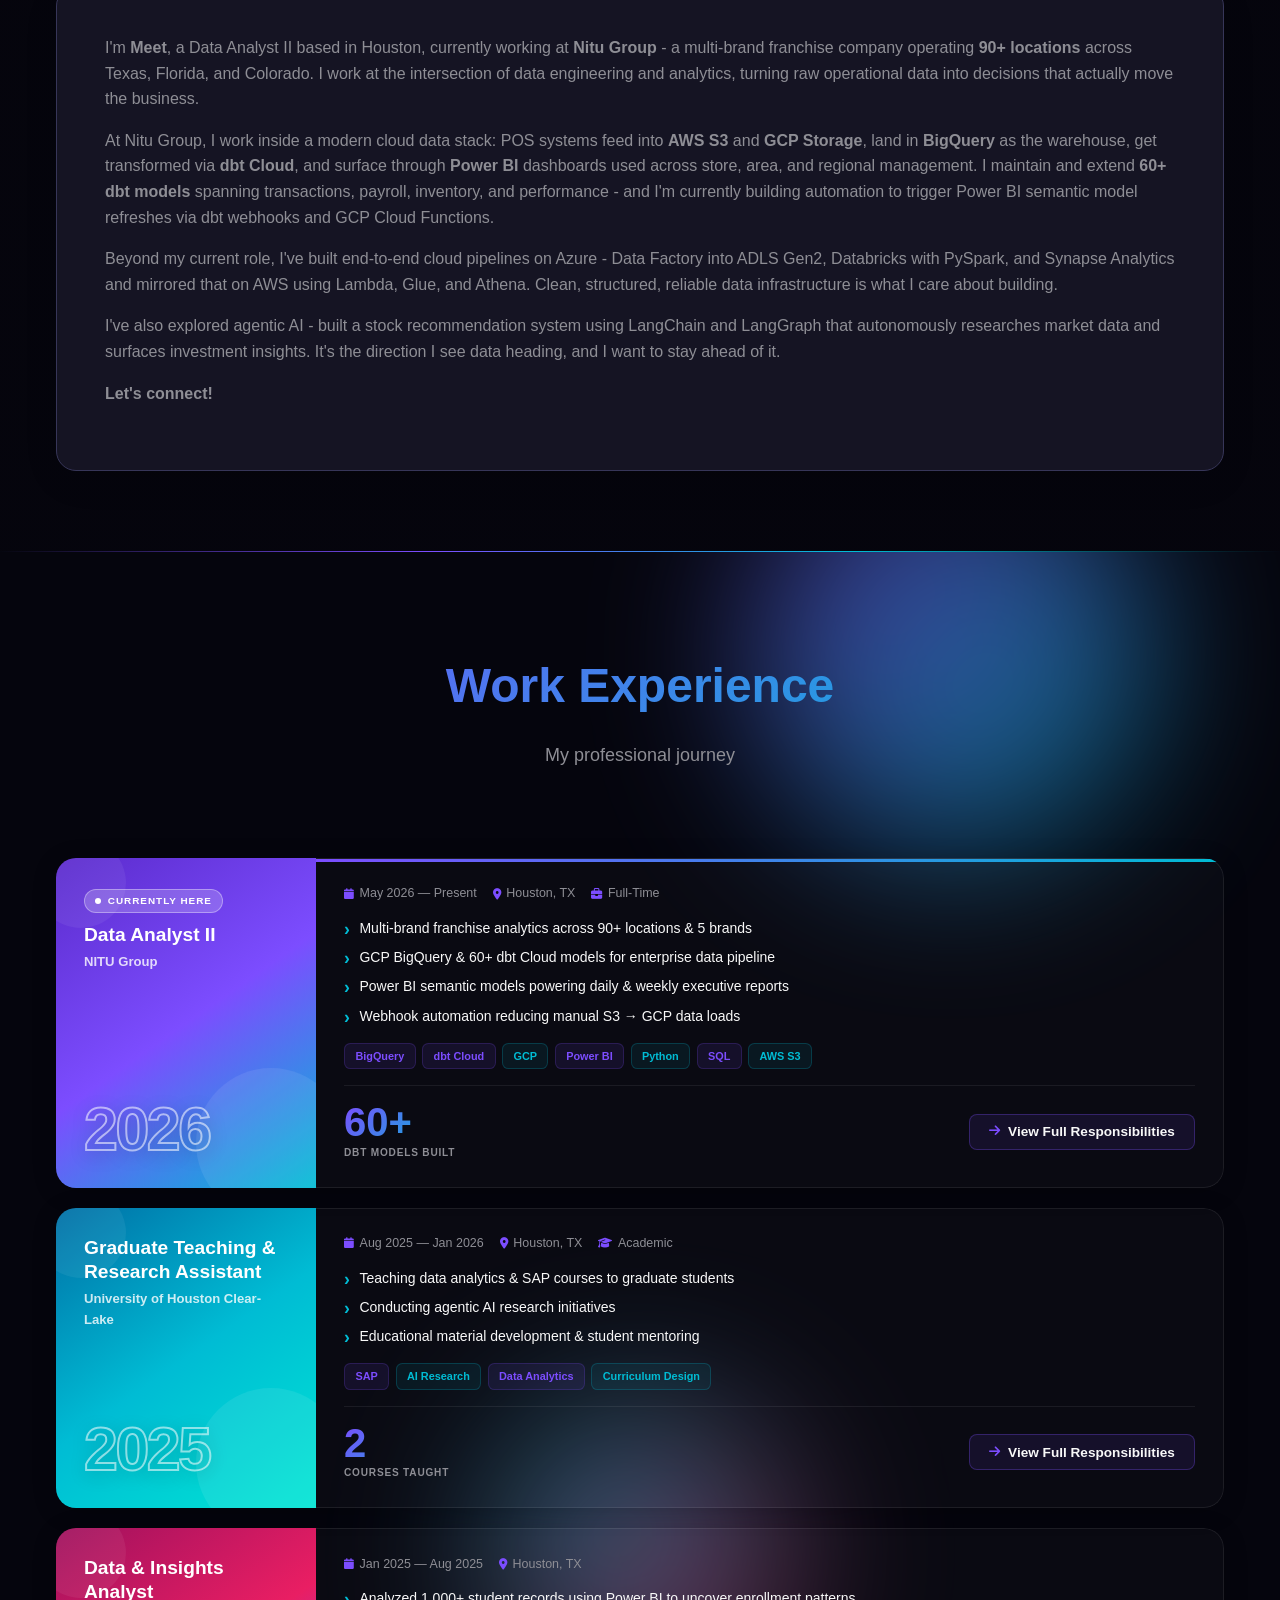
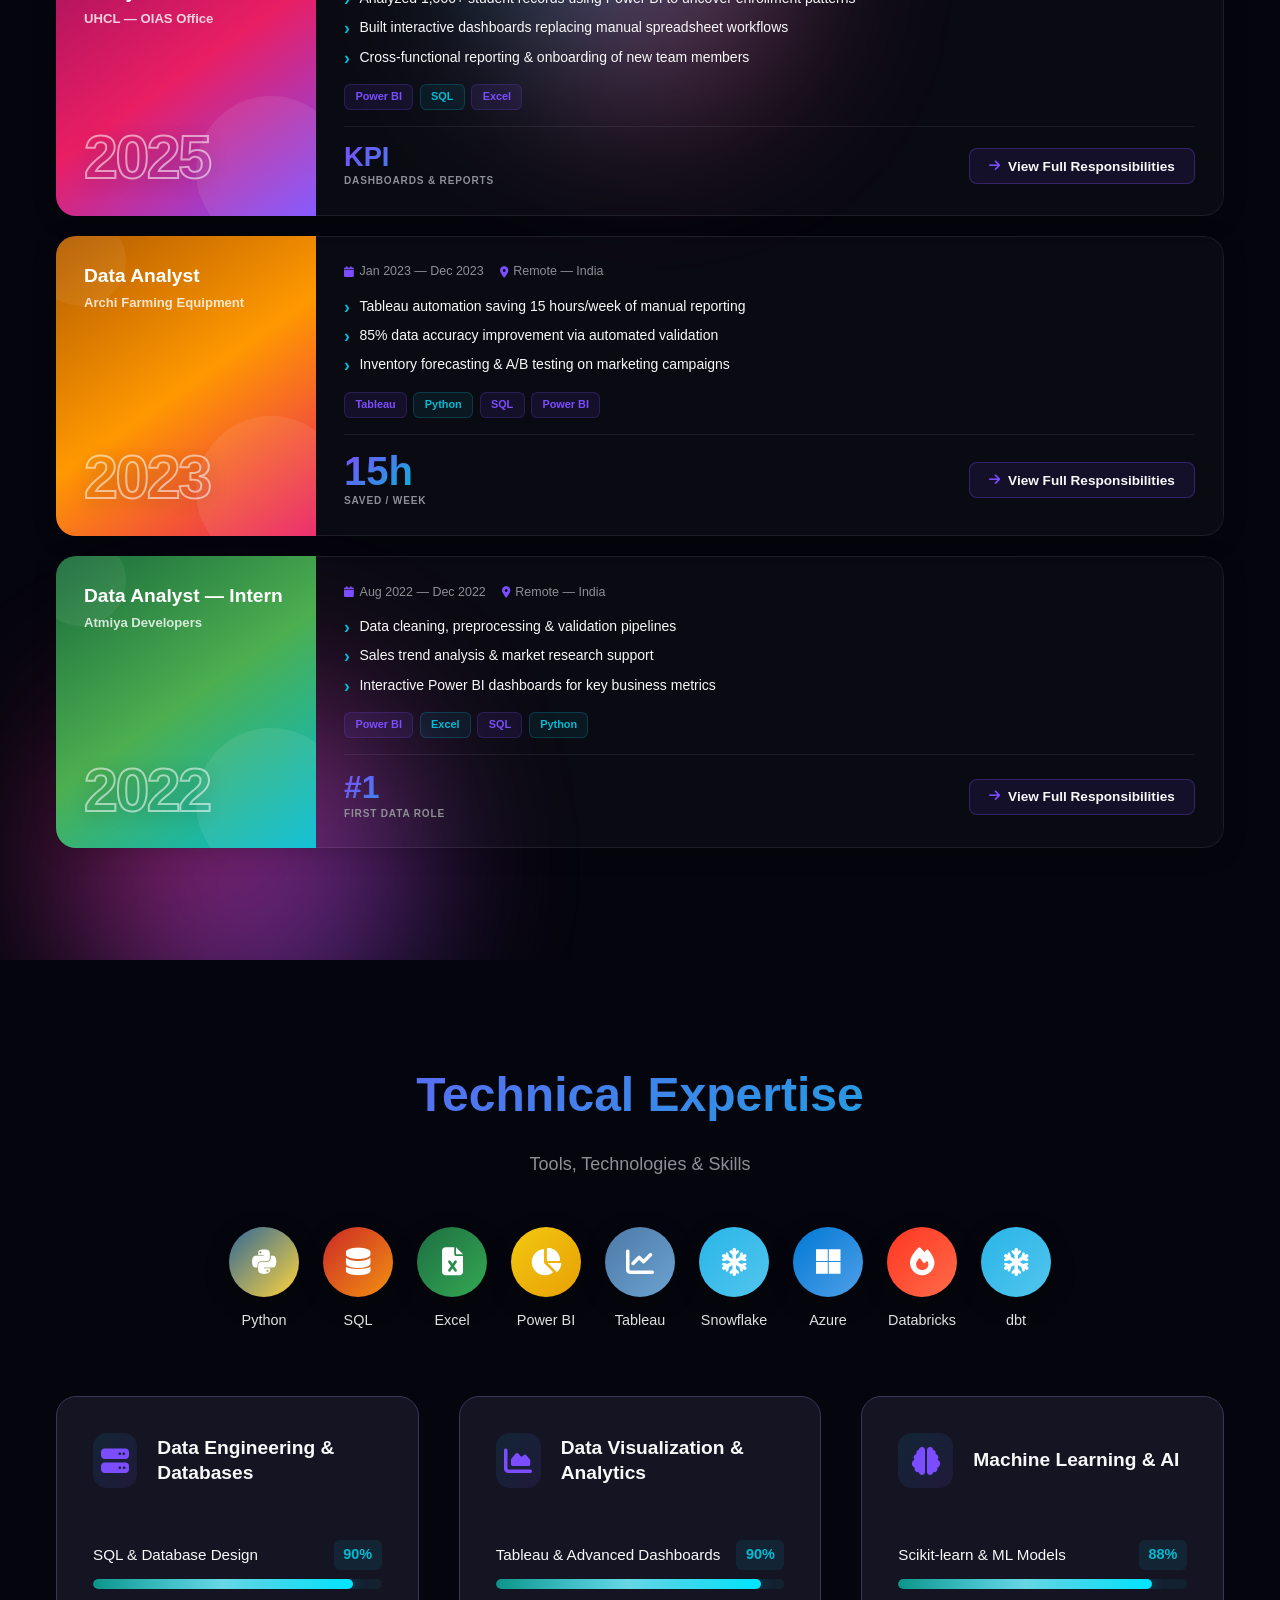
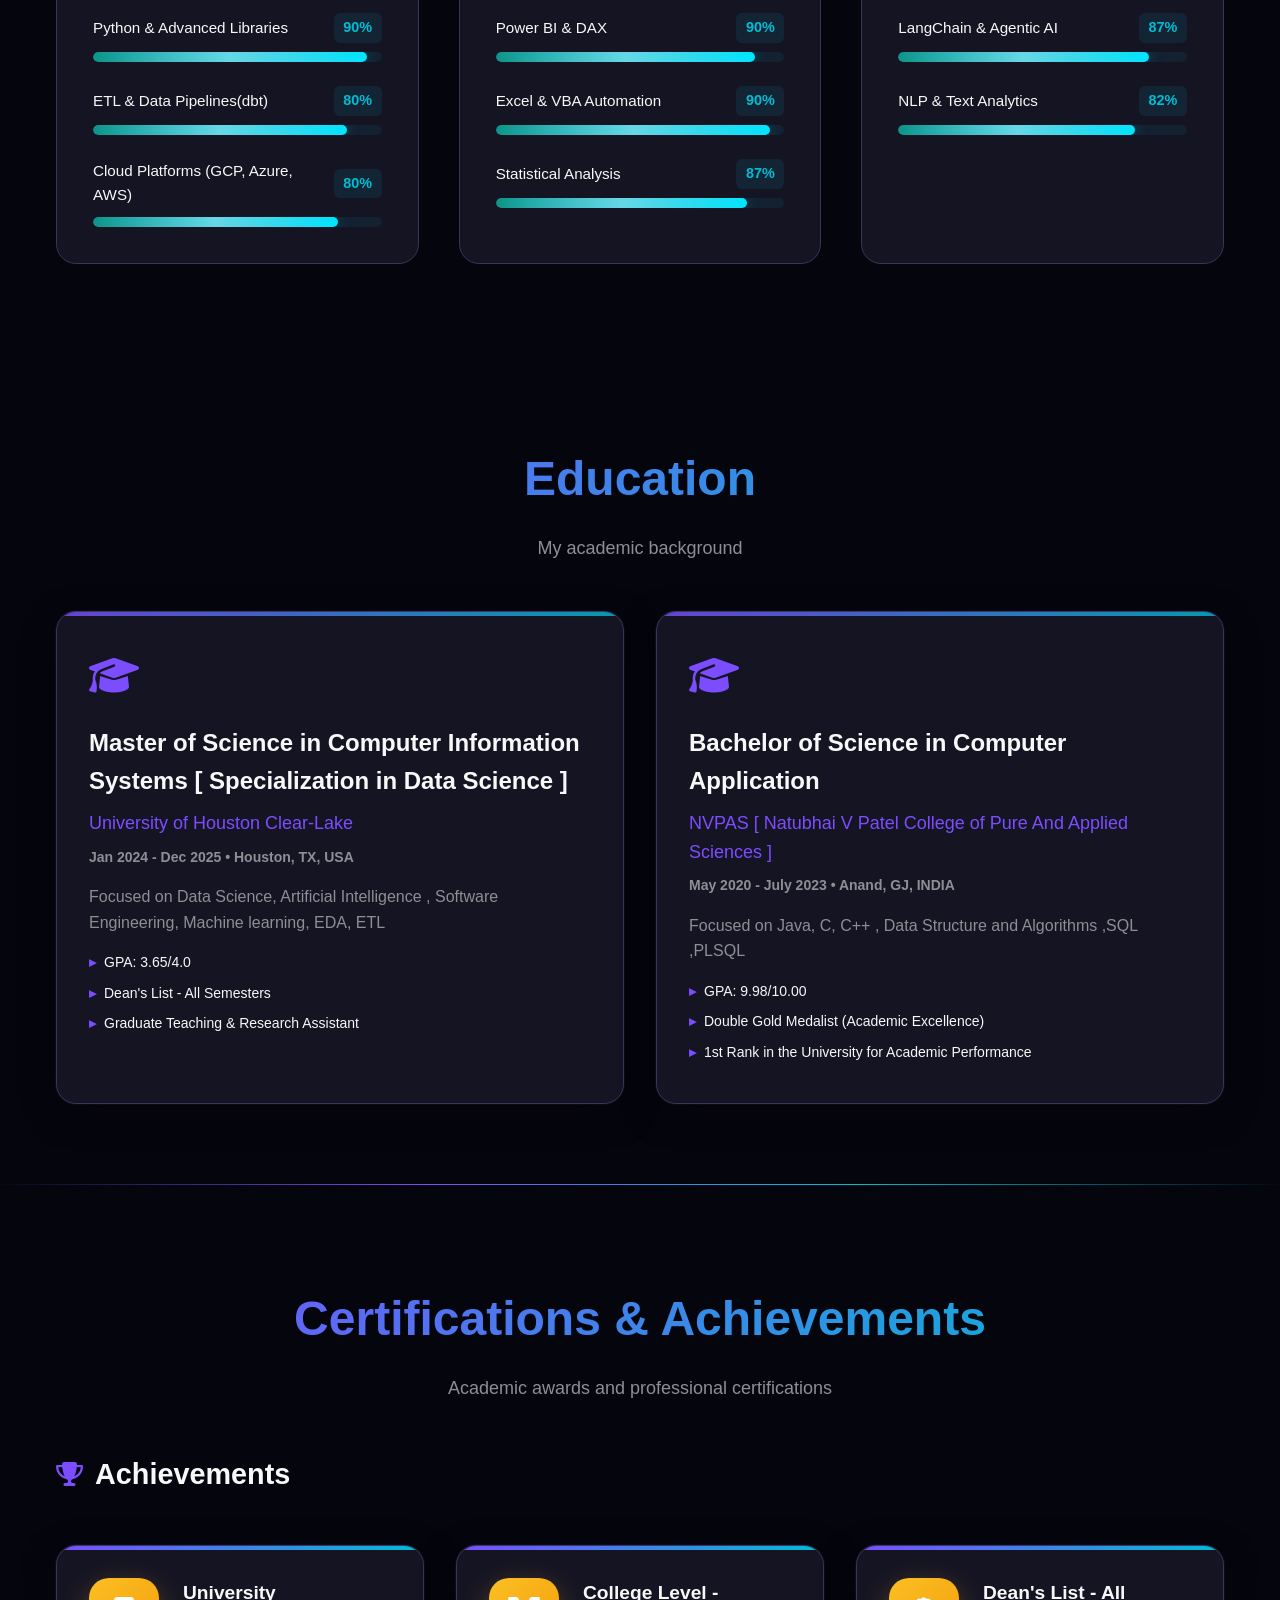
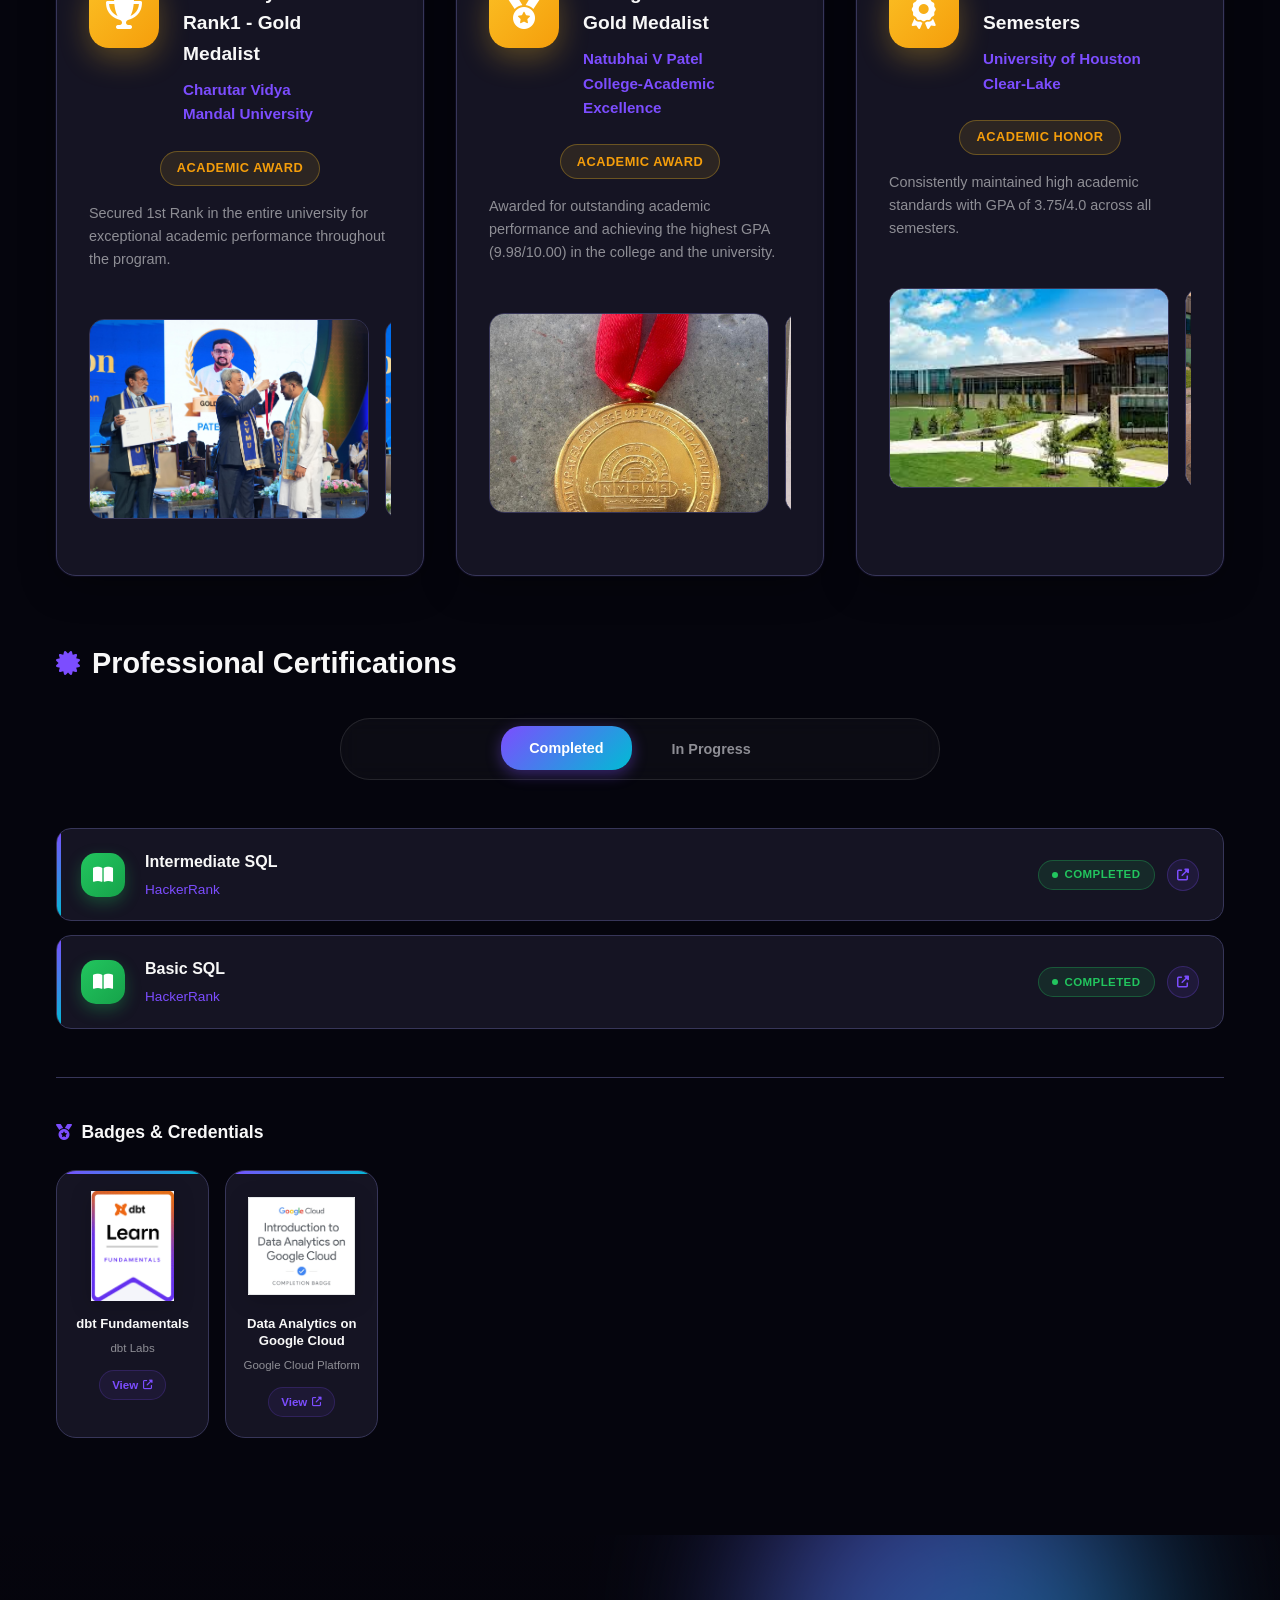
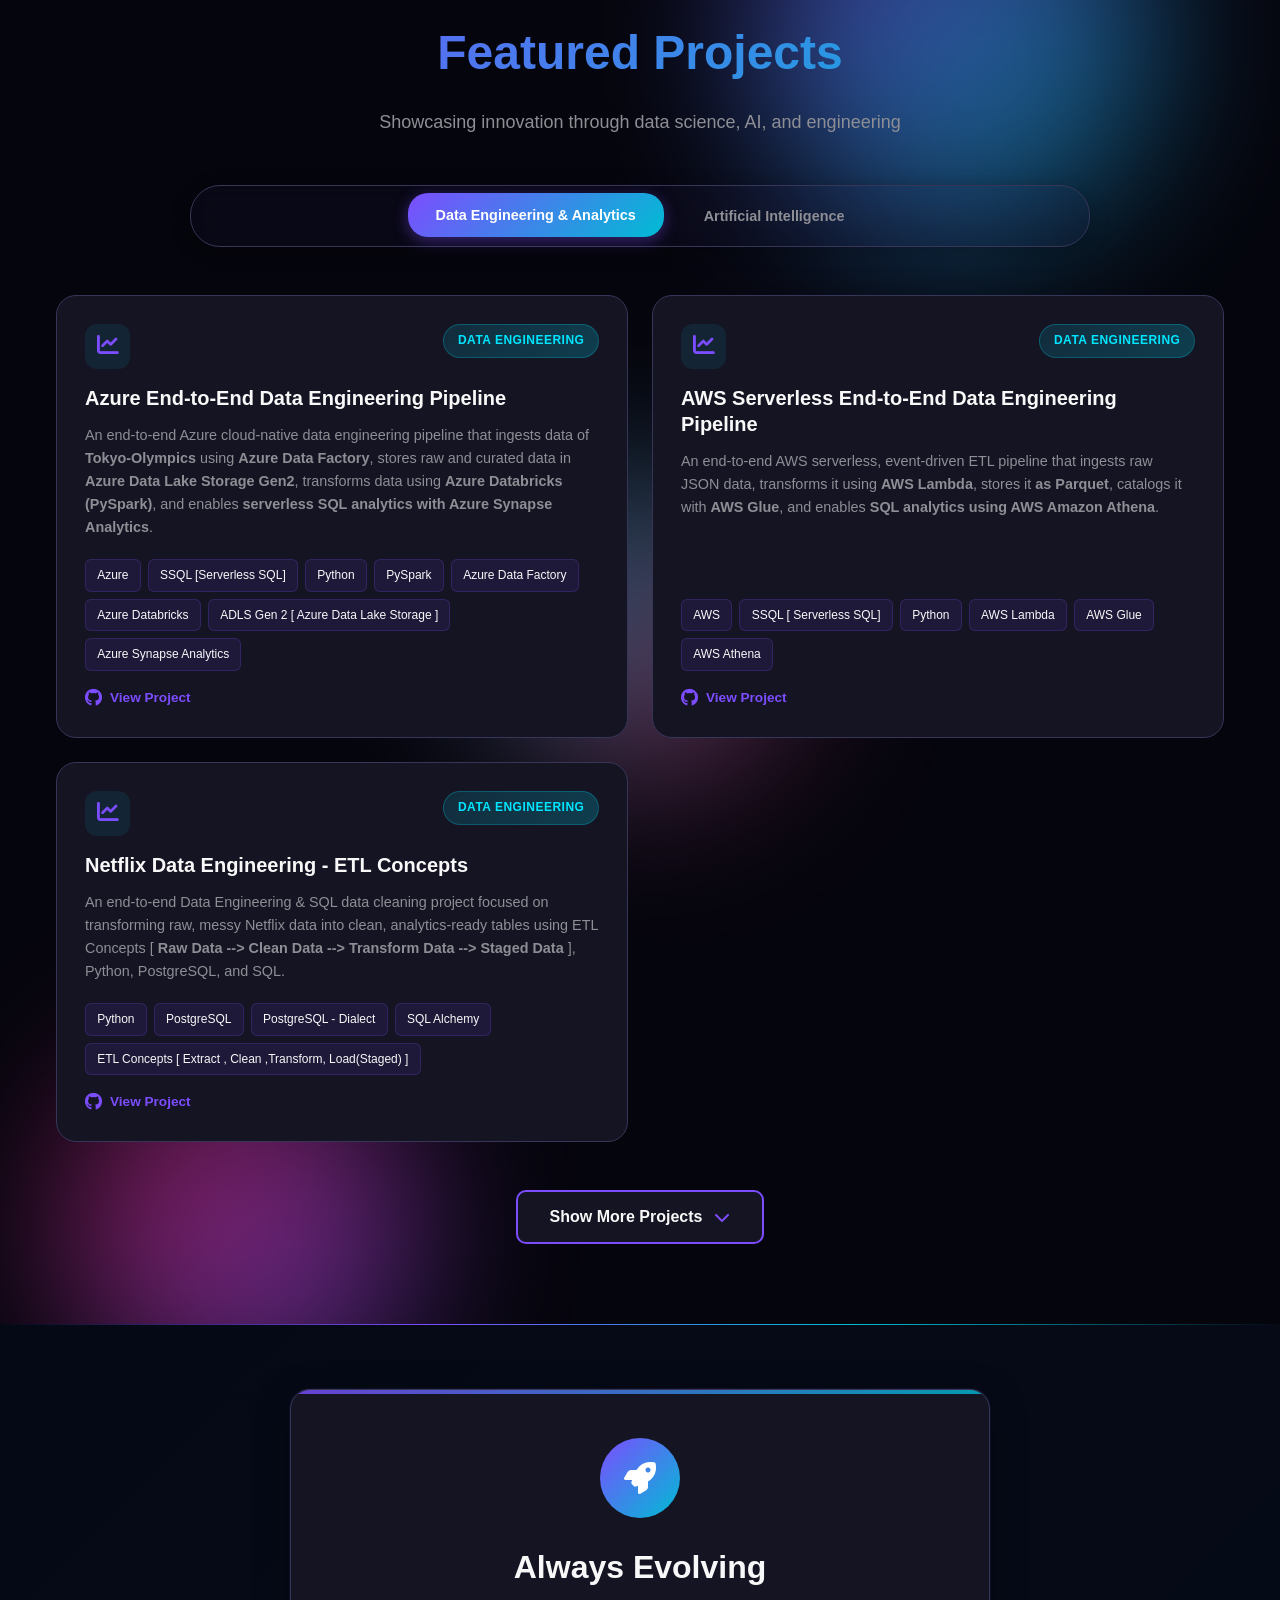
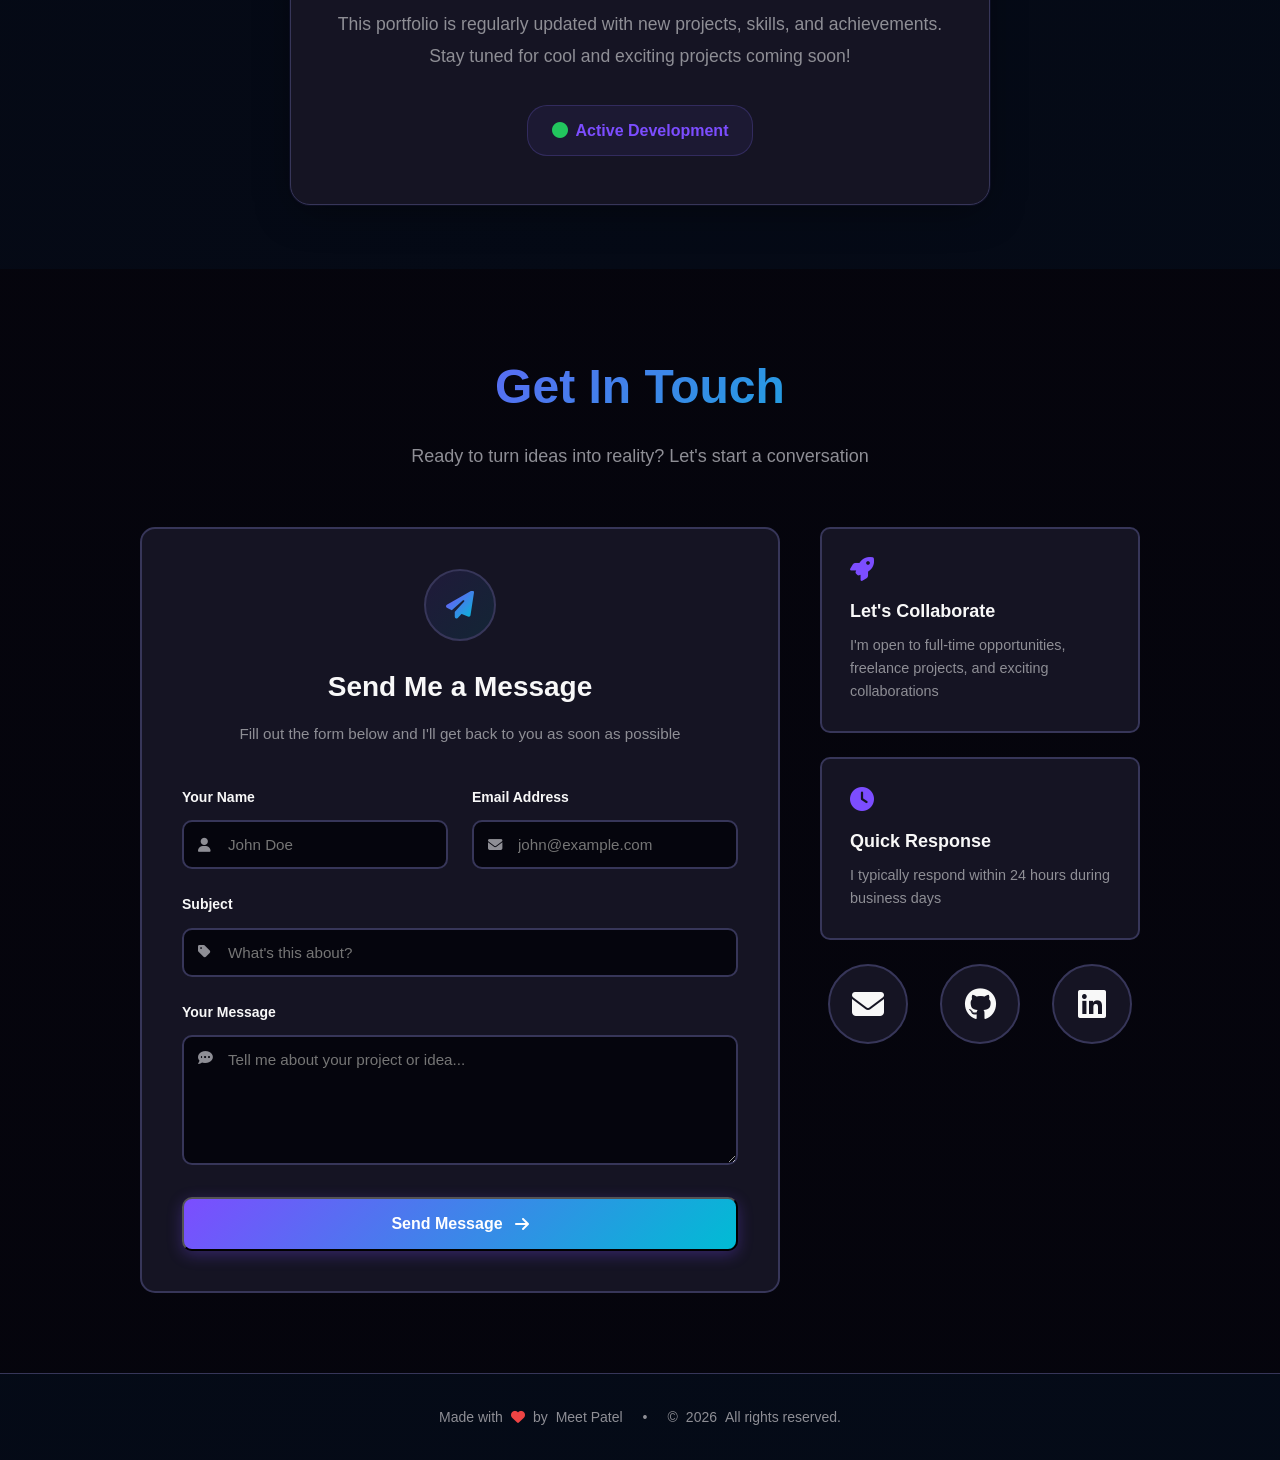
==== commit 6d31c4e2: "New Resume Added" ====
--- a/index.html
+++ b/index.html
@@ -110,7 +110,7 @@
                     <div class="hero-buttons">
                         <a href="#projects" class="btn btn-primary glow-effect">View Projects</a>
                         <a href="#contact" class="btn btn-outline">Contact Me</a>
-                        <a href="assets/resume/Meet-Patel-1.0.pdf" download="Meet_Patel_Resume.pdf" class="btn btn-outline">Download Resume</a>
+                        <a href="assets/resume/Meet_Patel_Resume-1.1.pdf" download="Meet_Patel_Resume.pdf" class="btn btn-outline">Download Resume</a>
                     </div>
 
                     <div class="social-links" id="socialLinks">
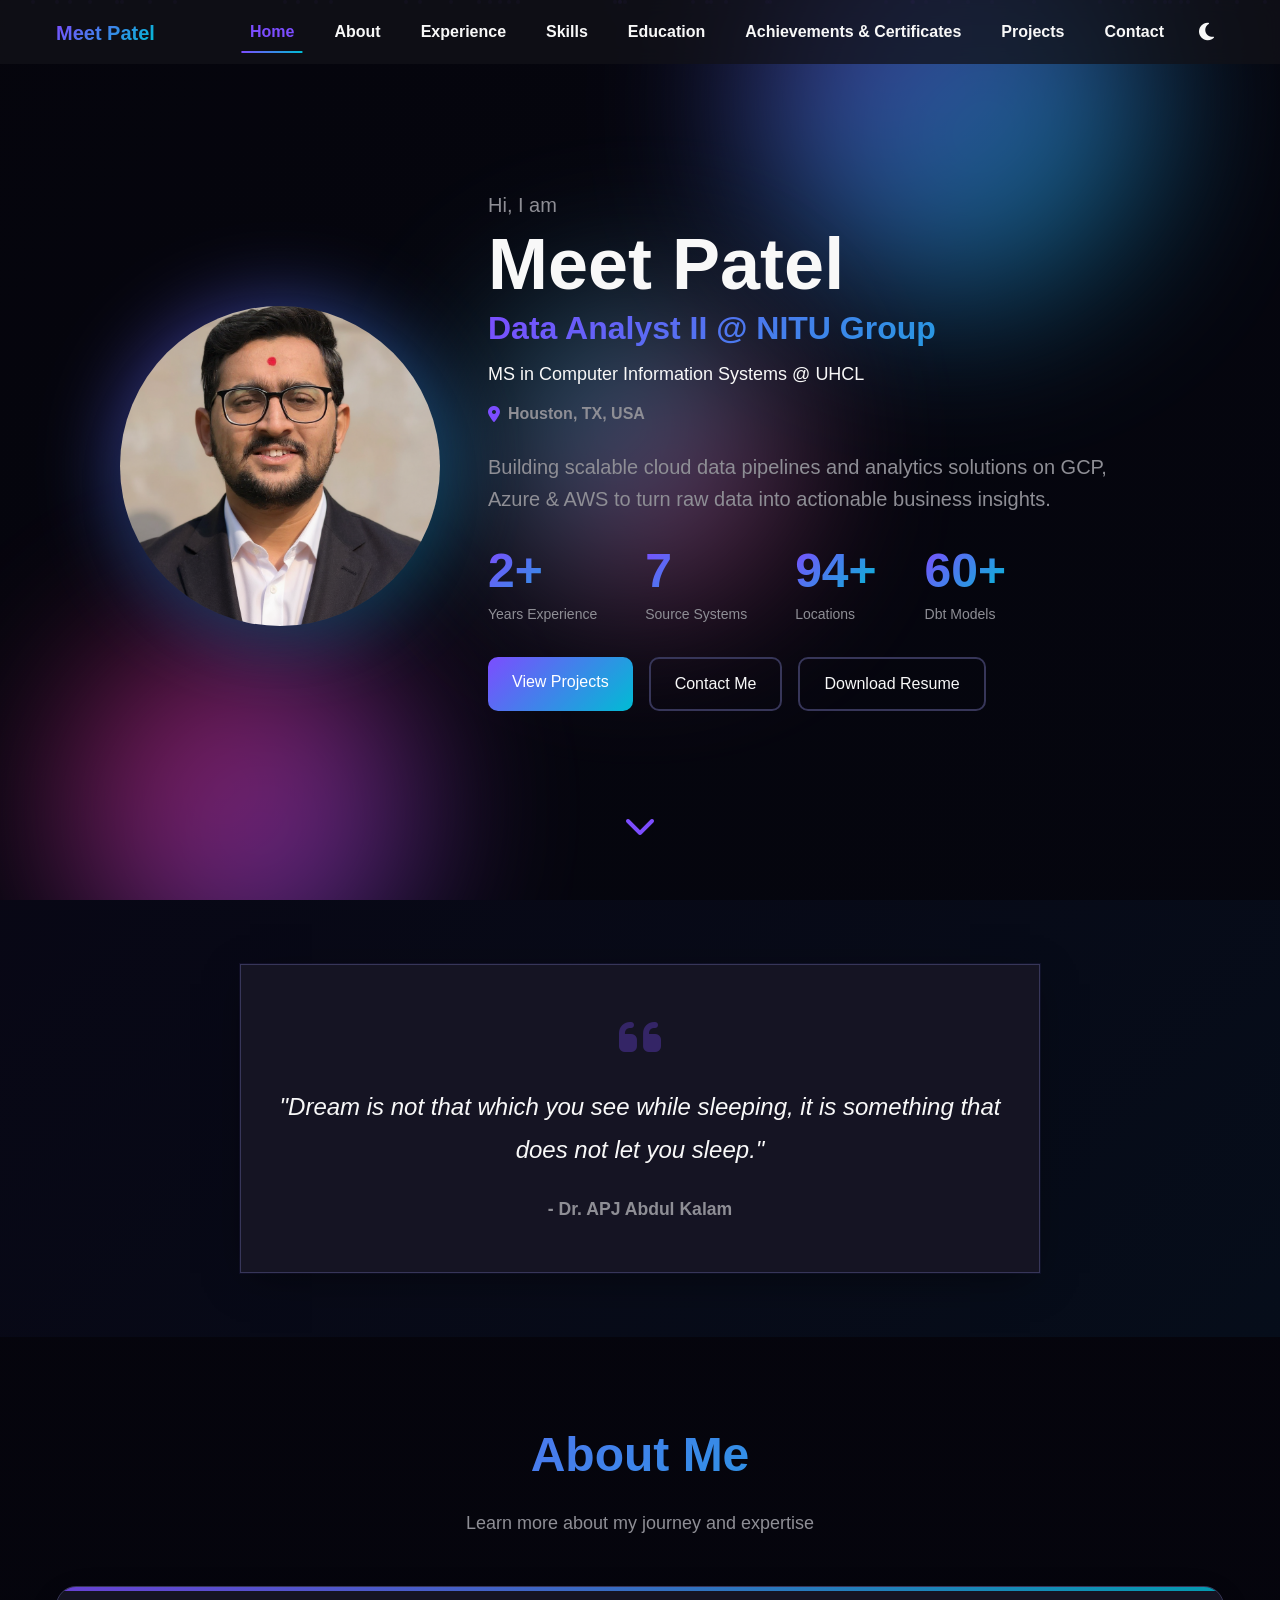
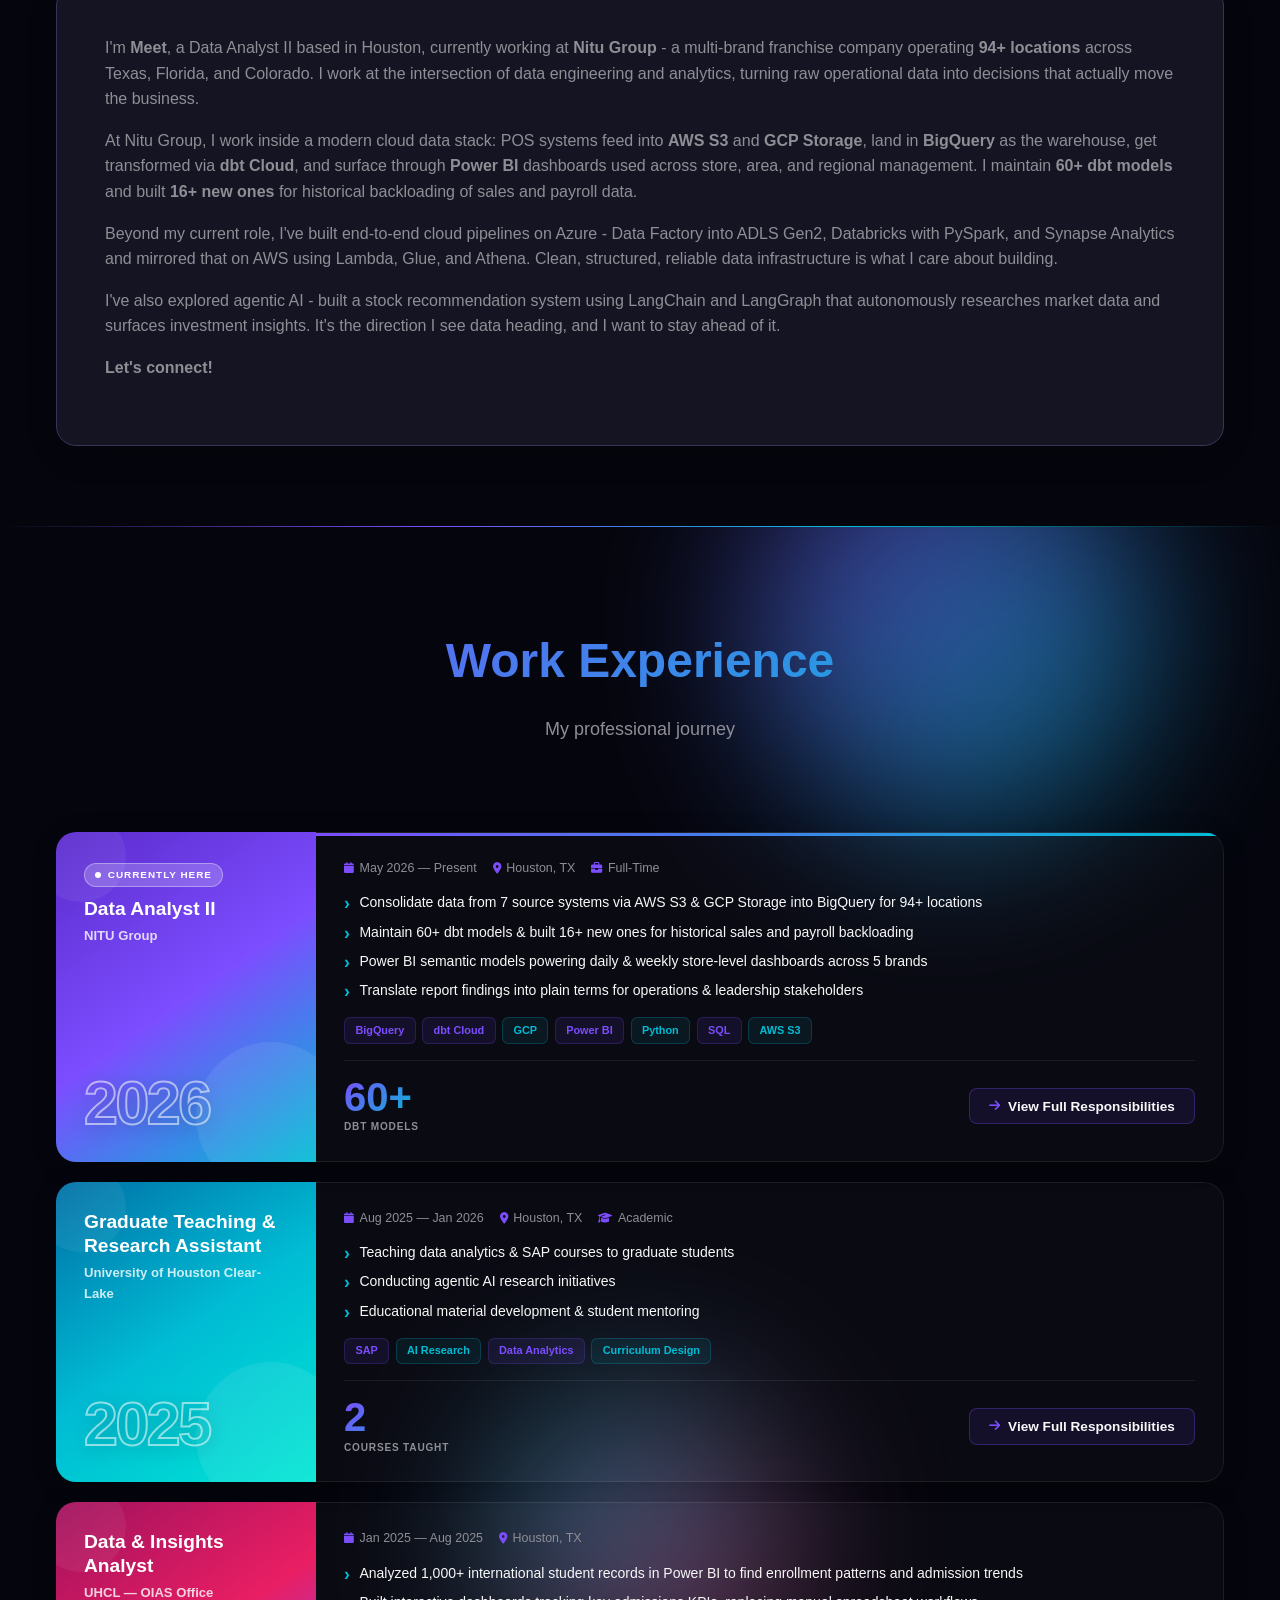
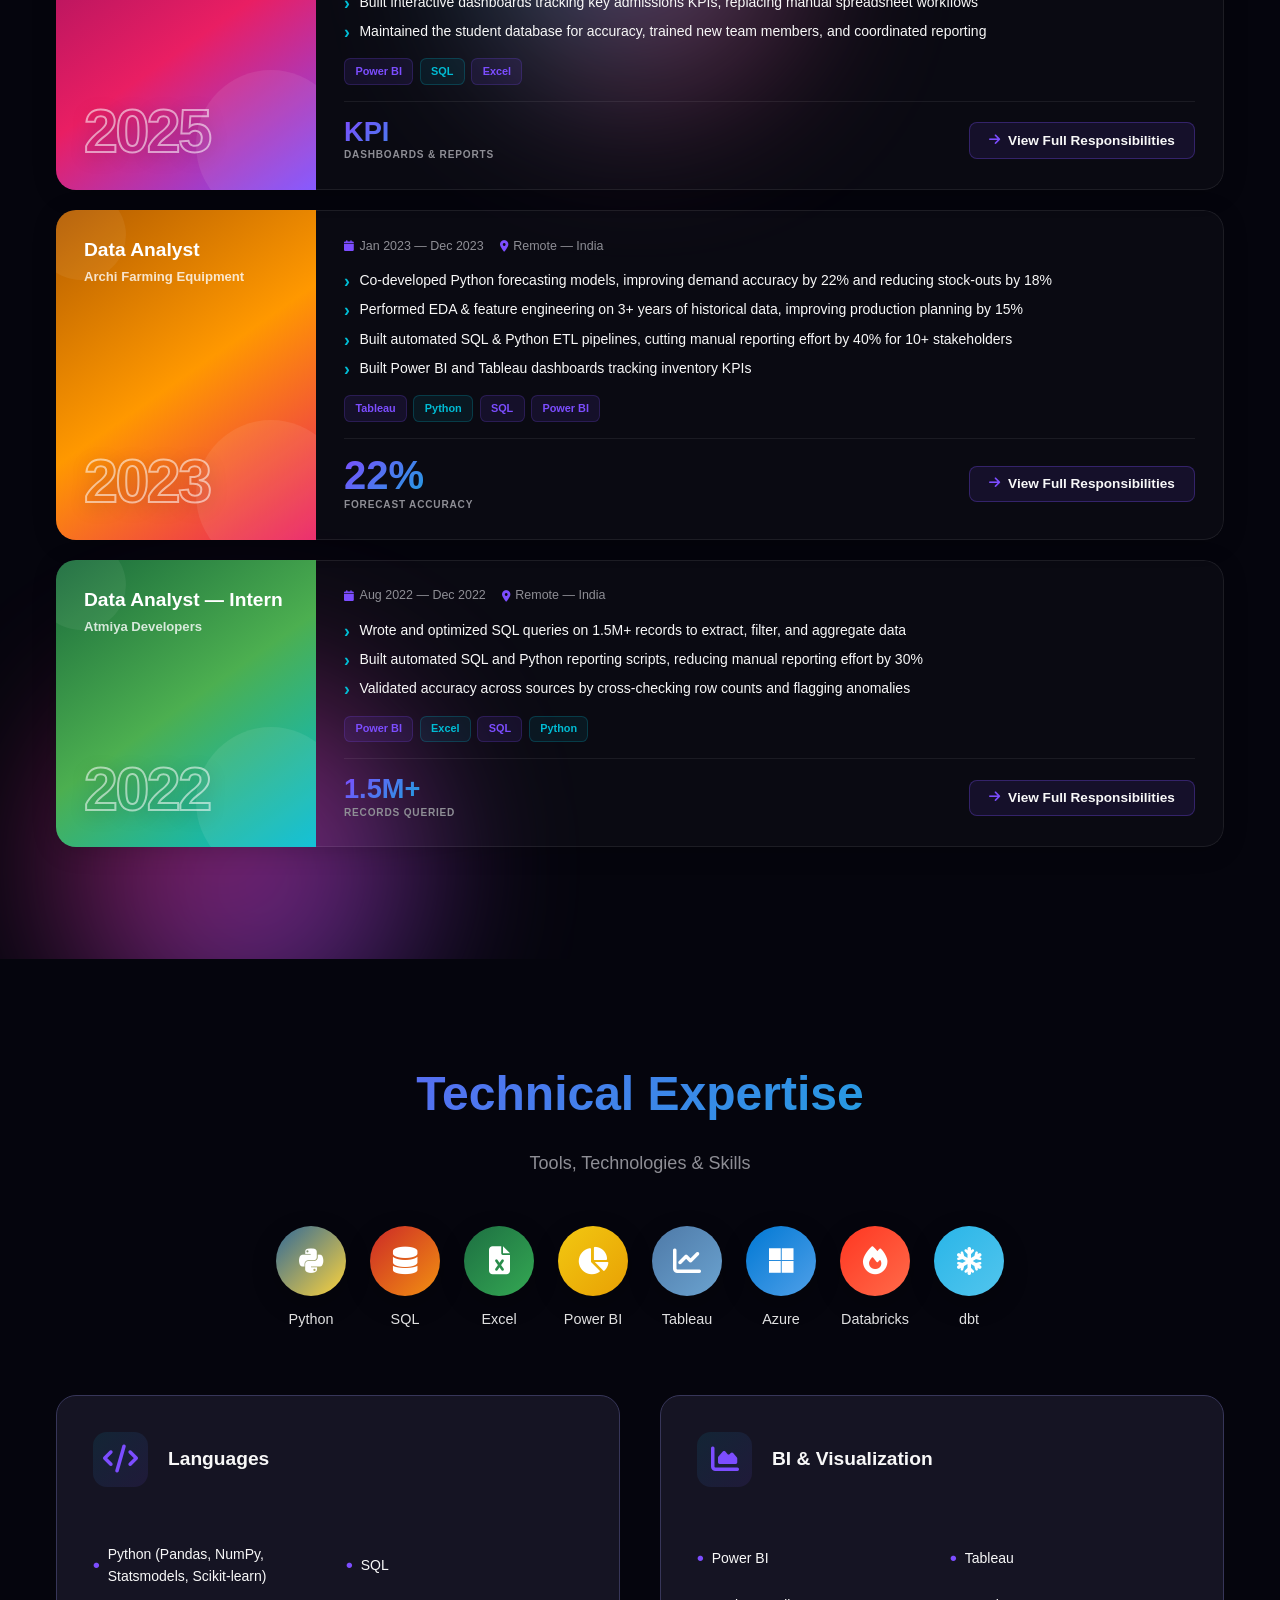
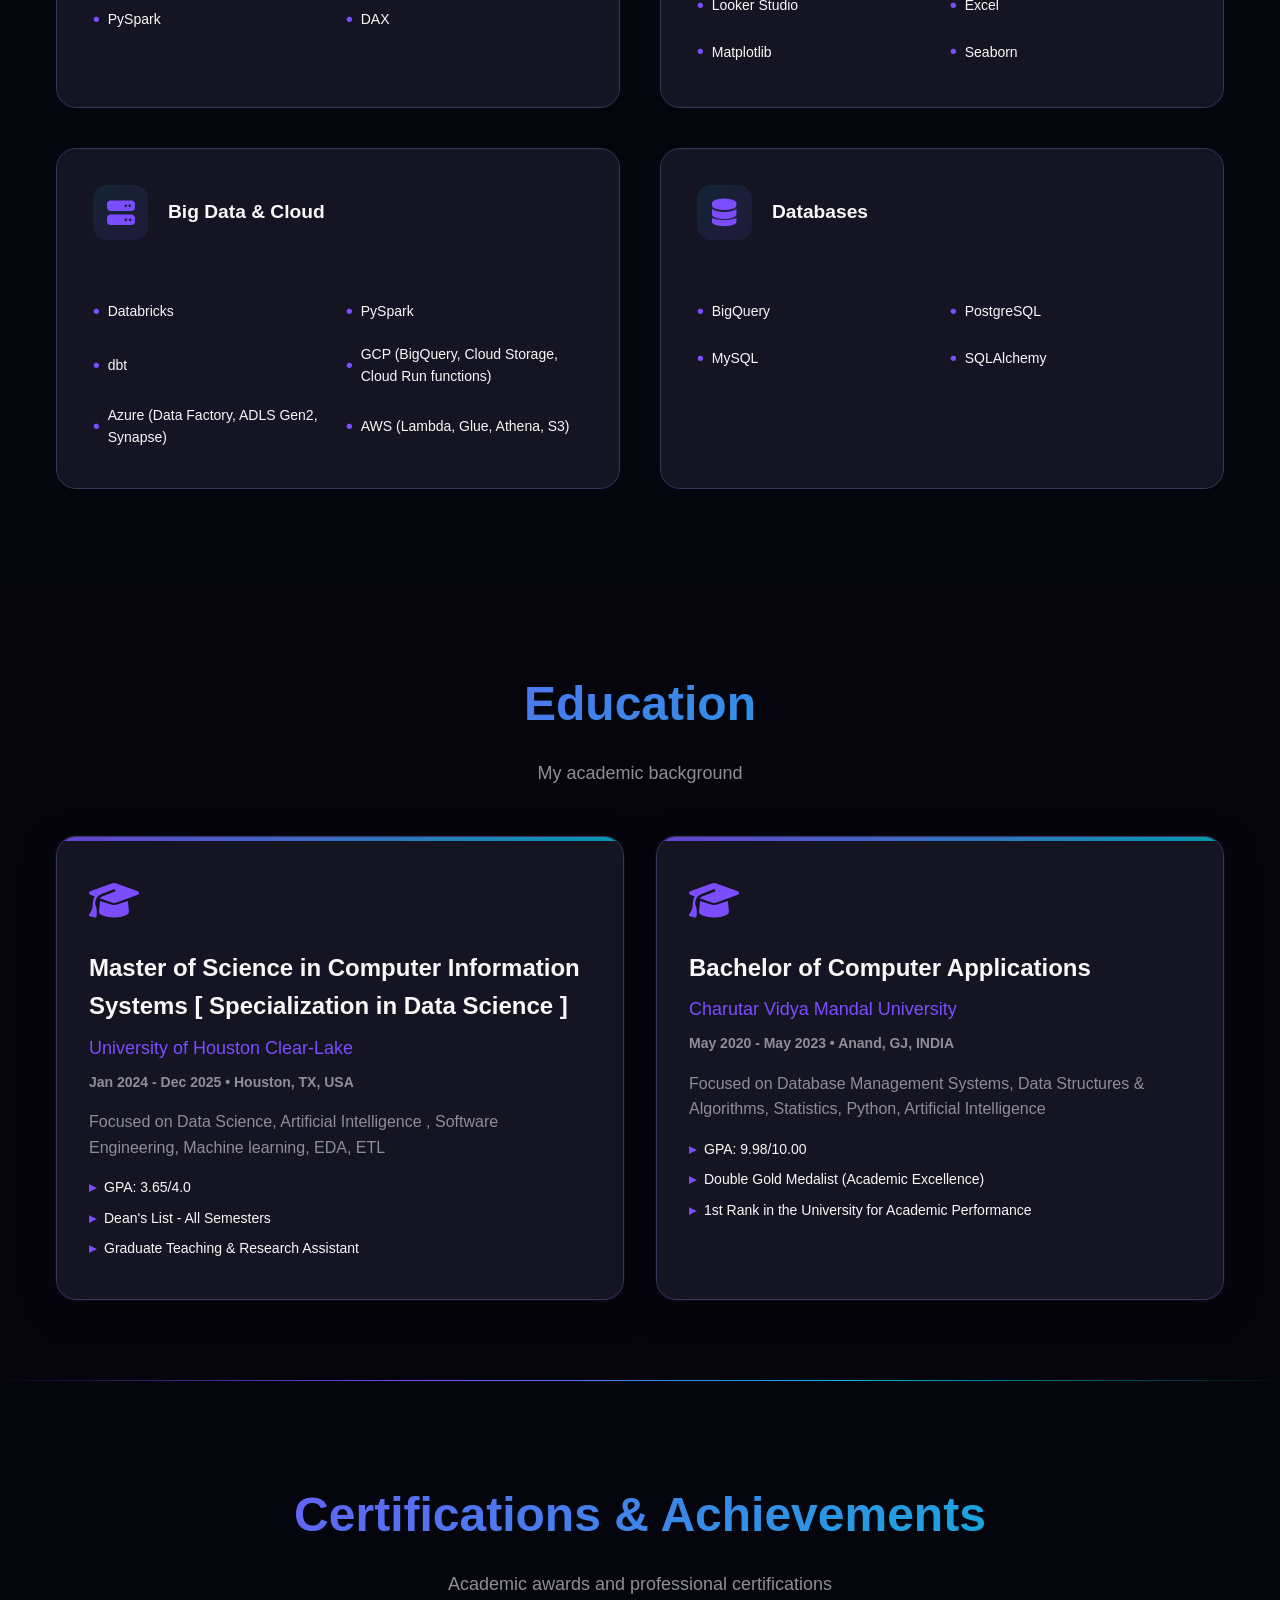
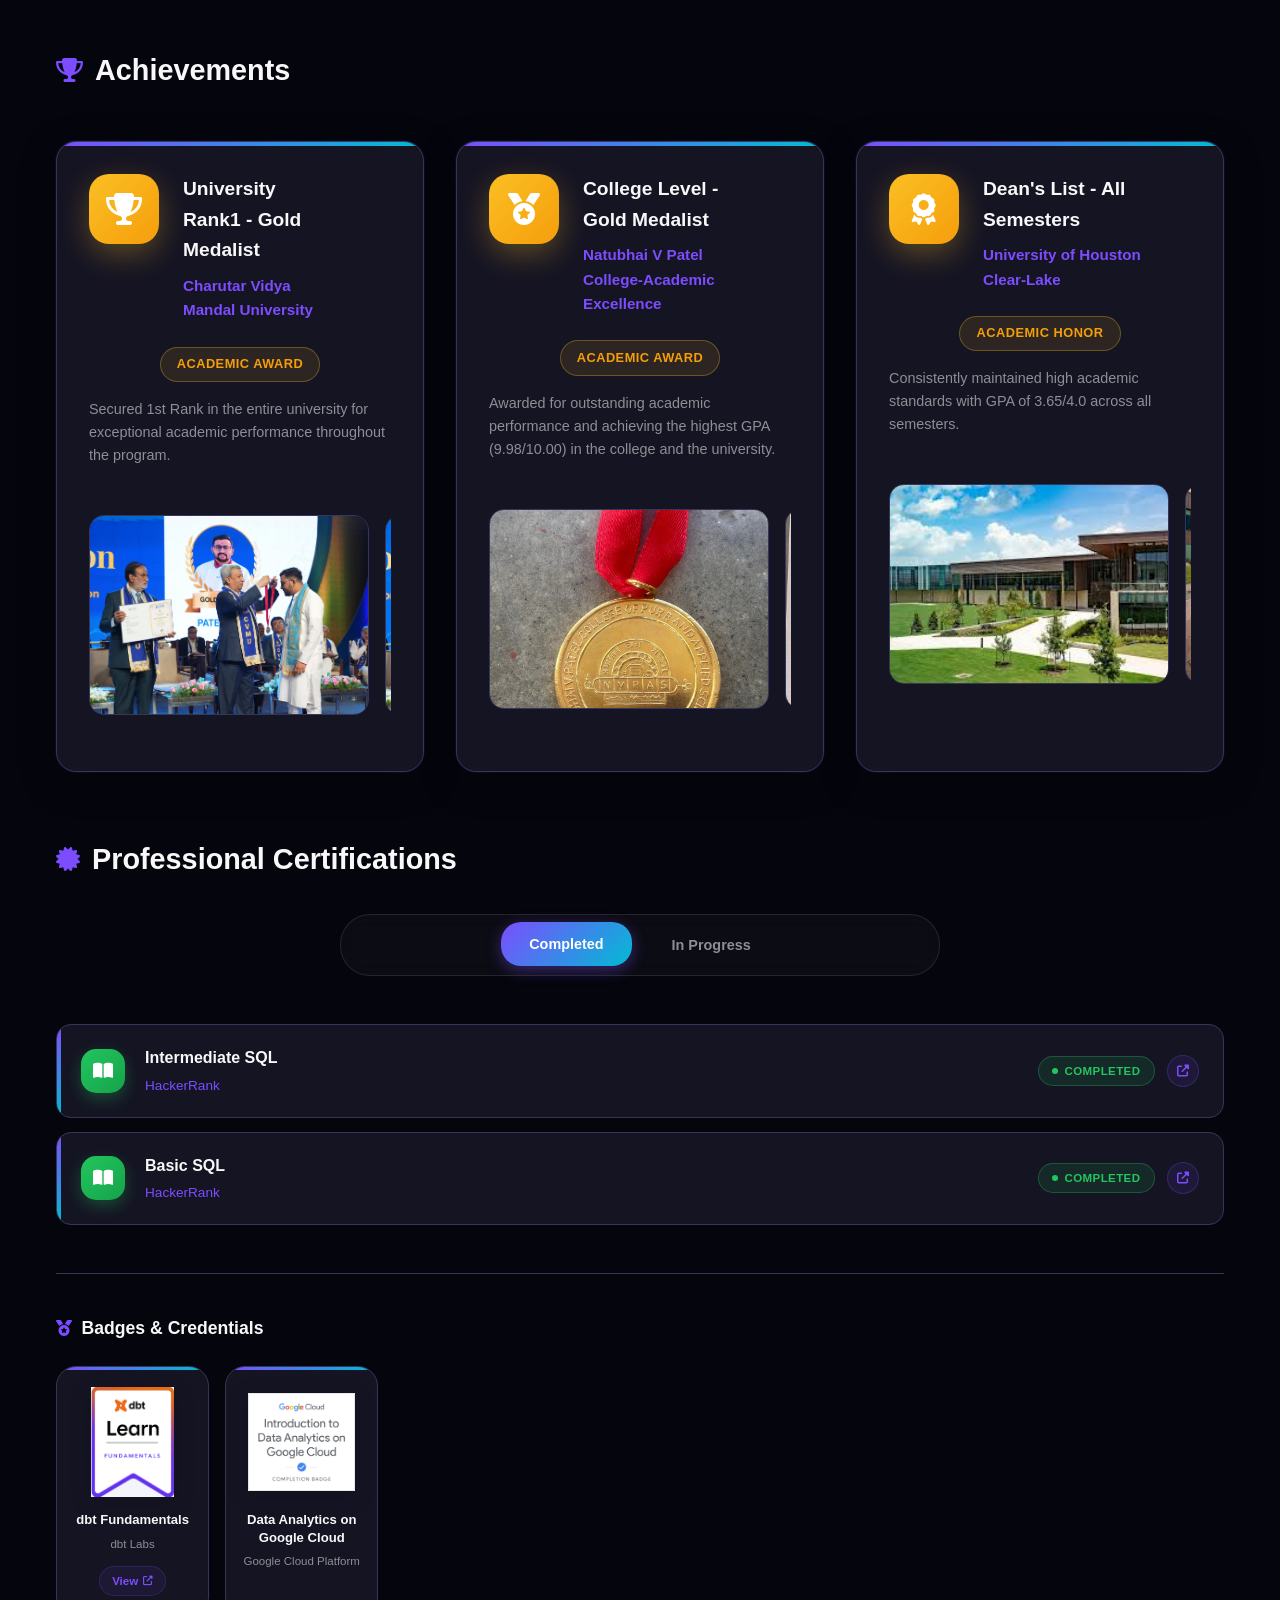
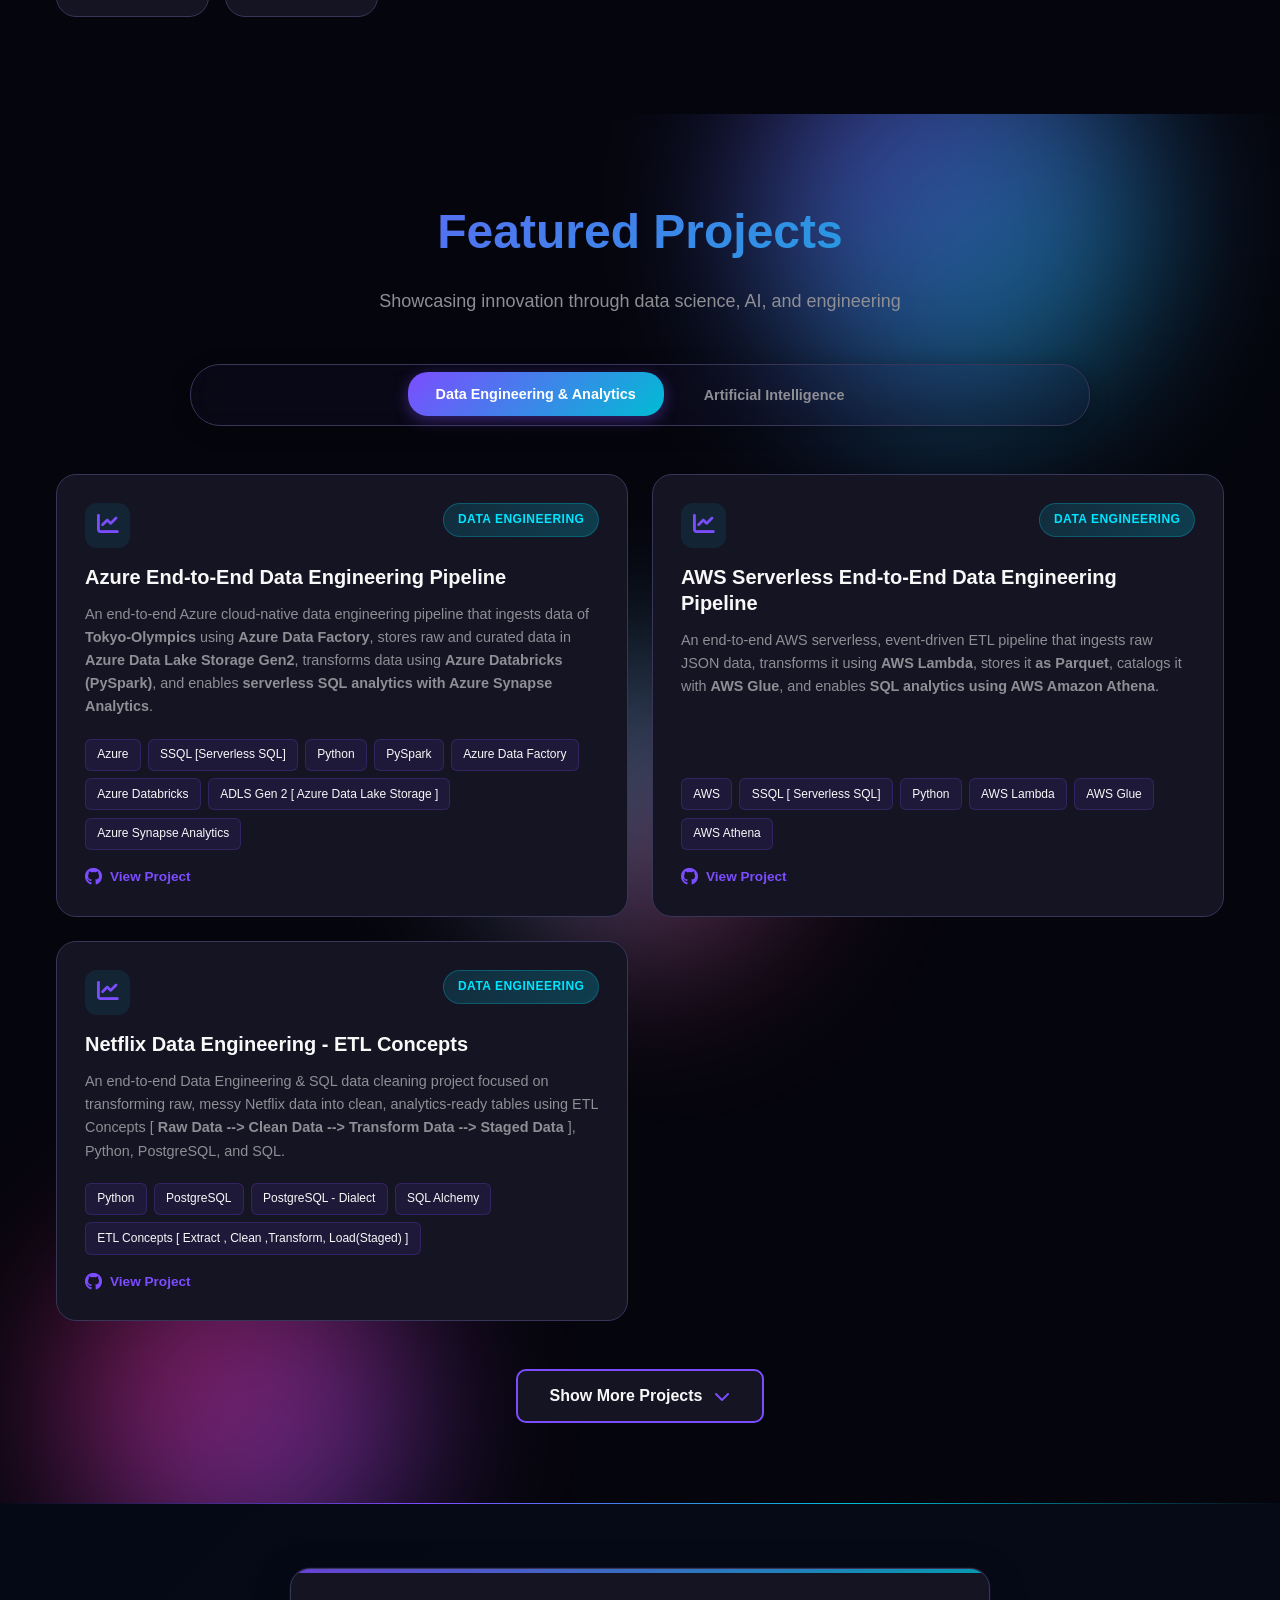
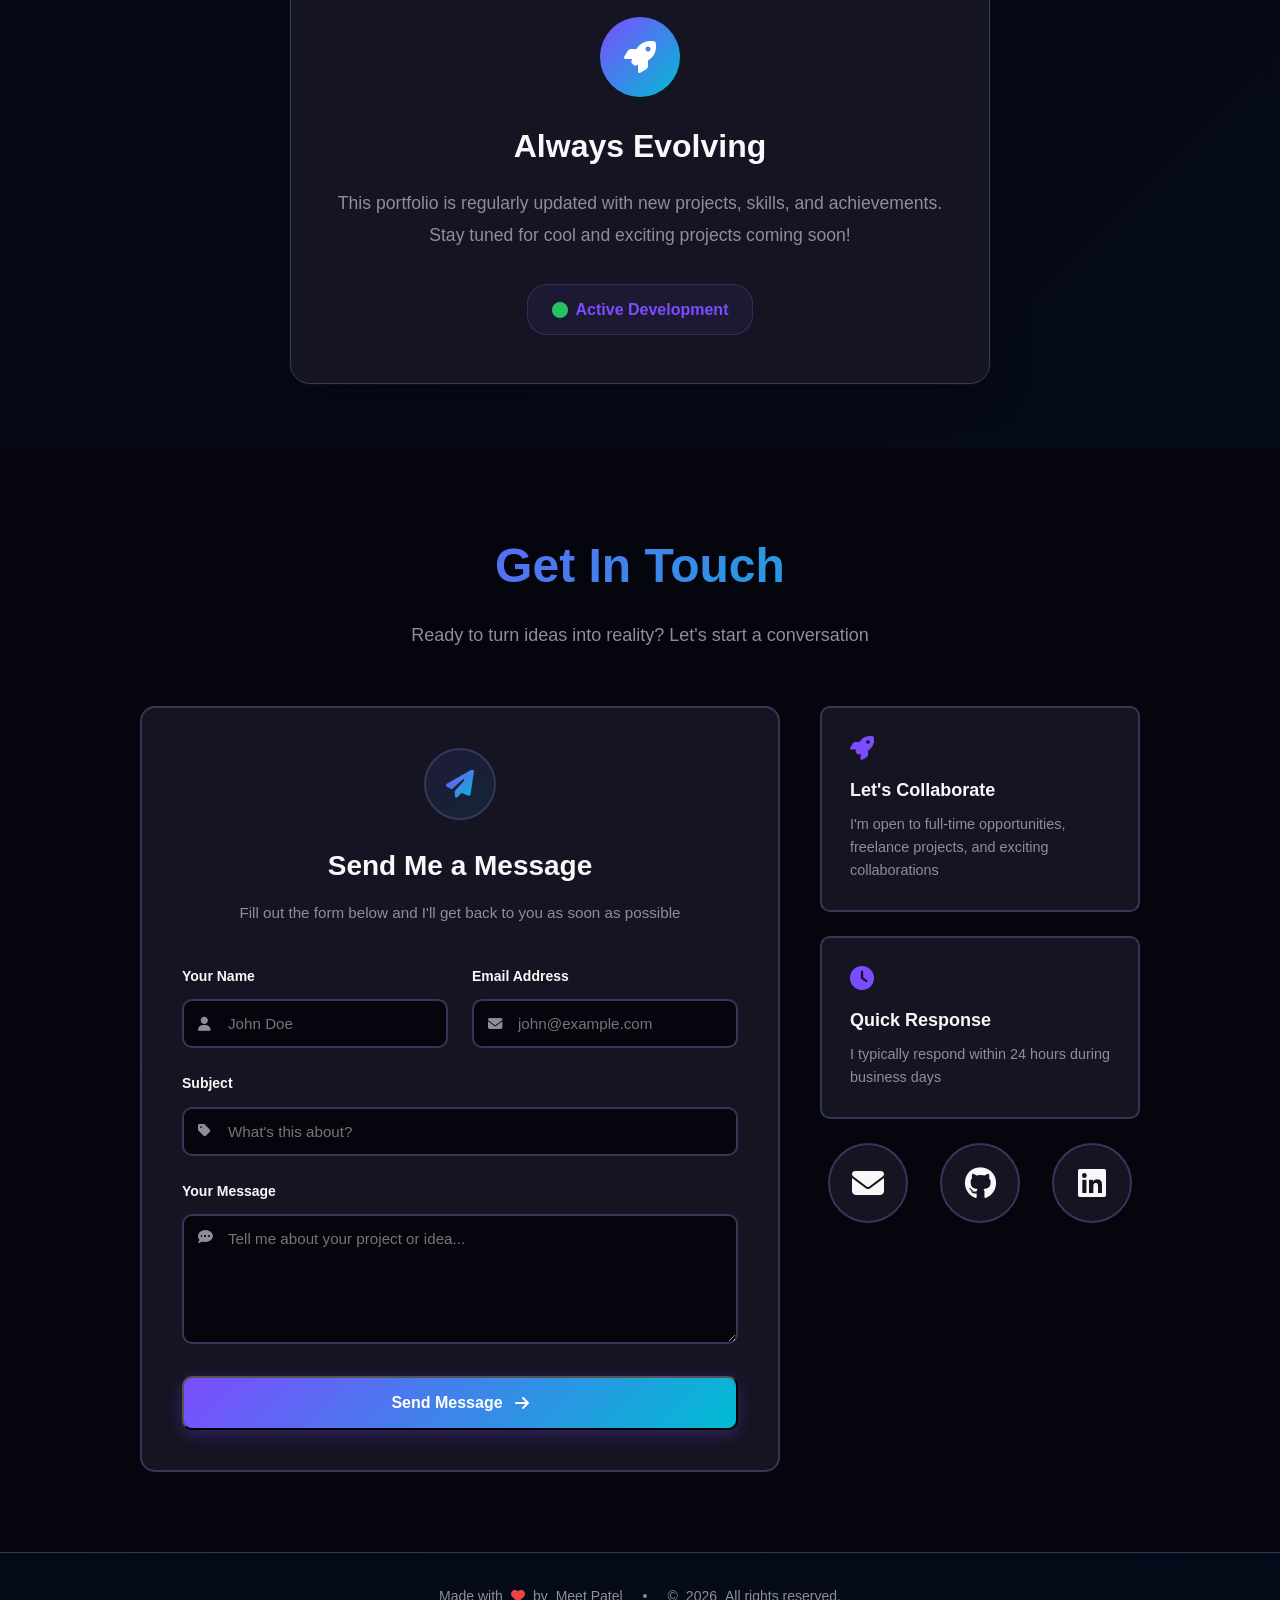
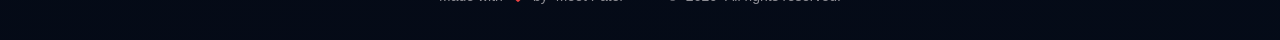
==== commit 79f51caf: "Content Change" ====
--- a/index.html
+++ b/index.html
@@ -3,9 +3,9 @@
 <head>
     <meta charset="UTF-8">
     <meta name="viewport" content="width=device-width, initial-scale=1.0">
-    <title>Meet Patel - Data Analyst | AI Engineer | SQL Developer | ETL Developer</title>
-    <meta name="description" content="Building modern Data solutions with expertise in data analysis, data engineering, and cloud pipeline development.">
-    <meta name="keywords" content="Full Stack Developer, Web Developer, React, Next.js, Portfolio">
+    <title>Meet Patel | Data Analyst | SQL, Power BI, dbt, BigQuery</title>
+    <meta name="description" content="Data Analyst with 2+ years of experience building BigQuery and dbt pipelines and Power BI dashboards across multi-brand franchise operations.">
+    <meta name="keywords" content="Data Analyst, SQL, Power BI, Tableau, dbt, BigQuery, Python, ETL">
     <link rel="icon" href="../portfolio/public/images/Meet2.png">
     <link rel="stylesheet" href="styles.css">
     <link rel="stylesheet" href="https://cdnjs.cloudflare.com/ajax/libs/font-awesome/6.4.0/css/all.min.css">
@@ -94,23 +94,31 @@
                         <i class="fas fa-map-marker-alt"></i>
                         <span id="heroLocation"><b>Houston, TX, USA</b></span>
                     </div>
-                    <p class="hero-tagline" id="heroTagline">Building scalable cloud data pipelines and AI-driven analytics solutions on GCP, Azure & AWS to transform raw data into actionable business insights.</p>
-                    
+                    <p class="hero-tagline" id="heroTagline">Building scalable cloud data pipelines and analytics solutions on GCP, Azure & AWS to turn raw data into actionable business insights.</p>
+
                     <div class="hero-stats">
                         <div class="stat-item">
-                            <h3 class="stat-number gradient-text">02+</h3>
-                            <p class="stat-label">Years of Experience</p>
+                            <h3 class="stat-number gradient-text">2+</h3>
+                            <p class="stat-label">Years Experience</p>
                         </div>
                         <div class="stat-item">
-                            <h3 class="stat-number gradient-text">12+</h3>
-                            <p class="stat-label">Projects Completed</p>
+                            <h3 class="stat-number gradient-text">7</h3>
+                            <p class="stat-label">Source Systems</p>
+                        </div>
+                        <div class="stat-item">
+                            <h3 class="stat-number gradient-text">94+</h3>
+                            <p class="stat-label">Locations</p>
+                        </div>
+                        <div class="stat-item">
+                            <h3 class="stat-number gradient-text">60+</h3>
+                            <p class="stat-label">dbt Models</p>
                         </div>
                     </div>
                     
                     <div class="hero-buttons">
                         <a href="#projects" class="btn btn-primary glow-effect">View Projects</a>
                         <a href="#contact" class="btn btn-outline">Contact Me</a>
-                        <a href="assets/resume/Meet_Patel_Resume-1.1.pdf" download="Meet_Patel_Resume.pdf" class="btn btn-outline">Download Resume</a>
+                        <a href="assets/resume/Meet_Patel_Resume.pdf" download="Meet_Patel_Resume.pdf" class="btn btn-outline">Download Resume</a>
                     </div>
 
                     <div class="social-links" id="socialLinks">
@@ -148,7 +156,7 @@
                         
                         <p class="about-bio">
                             I'm <strong>Meet</strong>, a Data Analyst II based in Houston, currently working at
-    <strong>Nitu Group</strong> - a multi-brand franchise company operating <strong>90+ locations</strong>
+    <strong>Nitu Group</strong> - a multi-brand franchise company operating <strong>94+ locations</strong>
     across Texas, Florida, and Colorado. I work at the intersection of data engineering and
     analytics, turning raw operational data into decisions that actually move the business.
                         </p>
@@ -157,9 +165,8 @@
     <strong>AWS S3</strong> and <strong>GCP Storage</strong>, land in <strong>BigQuery</strong> as the
     warehouse, get transformed via <strong>dbt Cloud</strong>, and surface through
     <strong>Power BI</strong> dashboards used across store, area, and regional management.
-    I maintain and extend <strong>60+ dbt models</strong> spanning transactions, payroll,
-    inventory, and performance - and I'm currently building automation to trigger
-    Power BI semantic model refreshes via dbt webhooks and GCP Cloud Functions.
+    I maintain <strong>60+ dbt models</strong> and built <strong>16+ new ones</strong> for
+    historical backloading of sales and payroll data.
                         </p>
                         <p class="about-bio">
                             Beyond my current role, I've built end-to-end cloud pipelines on Azure -
@@ -221,10 +228,10 @@
                                 <span><i class="fas fa-briefcase"></i>Full-Time</span>
                             </div>
                             <ul class="split-exp-bullets">
-                                <li>Multi-brand franchise analytics across 90+ locations & 5 brands</li>
-                                <li>GCP BigQuery & 60+ dbt Cloud models for enterprise data pipeline</li>
-                                <li>Power BI semantic models powering daily & weekly executive reports</li>
-                                <li>Webhook automation reducing manual S3 → GCP data loads</li>
+                                <li>Consolidate data from 7 source systems via AWS S3 & GCP Storage into BigQuery for 94+ locations</li>
+                                <li>Maintain 60+ dbt models & built 16+ new ones for historical sales and payroll backloading</li>
+                                <li>Power BI semantic models powering daily & weekly store-level dashboards across 5 brands</li>
+                                <li>Translate report findings into plain terms for operations & leadership stakeholders</li>
                             </ul>
                             <div class="split-exp-tags">
                                 <span class="sc-tag">BigQuery</span>
@@ -239,7 +246,7 @@
                         <div class="split-exp-footer">
                             <div class="split-exp-metric">
                                 <span class="sc-metric-val">60+</span>
-                                <span class="sc-metric-label">dbt Models Built</span>
+                                <span class="sc-metric-label">dbt Models</span>
                             </div>
                             <button class="split-exp-btn" onclick="openResponsibilitiesModal('exp5')">
                                 <i class="fas fa-arrow-right"></i> View Full Responsibilities
@@ -304,9 +311,9 @@
                                 <span><i class="fas fa-map-marker-alt"></i>Houston, TX</span>
                             </div>
                             <ul class="split-exp-bullets">
-                                <li>Analyzed 1,000+ student records using Power BI to uncover enrollment patterns</li>
-                                <li>Built interactive dashboards replacing manual spreadsheet workflows</li>
-                                <li>Cross-functional reporting &amp; onboarding of new team members</li>
+                                <li>Analyzed 1,000+ international student records in Power BI to find enrollment patterns and admission trends</li>
+                                <li>Built interactive dashboards tracking key admissions KPIs, replacing manual spreadsheet workflows</li>
+                                <li>Maintained the student database for accuracy, trained new team members, and coordinated reporting</li>
                             </ul>
                             <div class="split-exp-tags">
                                 <span class="sc-tag">Power BI</span>
@@ -342,9 +349,10 @@
                                 <span><i class="fas fa-map-marker-alt"></i>Remote — India</span>
                             </div>
                             <ul class="split-exp-bullets">
-                                <li>Tableau automation saving 15 hours/week of manual reporting</li>
-                                <li>85% data accuracy improvement via automated validation</li>
-                                <li>Inventory forecasting &amp; A/B testing on marketing campaigns</li>
+                                <li>Co-developed Python forecasting models, improving demand accuracy by 22% and reducing stock-outs by 18%</li>
+                                <li>Performed EDA & feature engineering on 3+ years of historical data, improving production planning by 15%</li>
+                                <li>Built automated SQL & Python ETL pipelines, cutting manual reporting effort by 40% for 10+ stakeholders</li>
+                                <li>Built Power BI and Tableau dashboards tracking inventory KPIs</li>
                             </ul>
                             <div class="split-exp-tags">
                                 <span class="sc-tag">Tableau</span>
@@ -355,8 +363,8 @@
                         </div>
                         <div class="split-exp-footer">
                             <div class="split-exp-metric">
-                                <span class="sc-metric-val">15h</span>
-                                <span class="sc-metric-label">Saved / Week</span>
+                                <span class="sc-metric-val">22%</span>
+                                <span class="sc-metric-label">Forecast Accuracy</span>
                             </div>
                             <button class="split-exp-btn" onclick="openResponsibilitiesModal('exp2')">
                                 <i class="fas fa-arrow-right"></i> View Full Responsibilities
@@ -381,9 +389,9 @@
                                 <span><i class="fas fa-map-marker-alt"></i>Remote — India</span>
                             </div>
                             <ul class="split-exp-bullets">
-                                <li>Data cleaning, preprocessing &amp; validation pipelines</li>
-                                <li>Sales trend analysis &amp; market research support</li>
-                                <li>Interactive Power BI dashboards for key business metrics</li>
+                                <li>Wrote and optimized SQL queries on 1.5M+ records to extract, filter, and aggregate data</li>
+                                <li>Built automated SQL and Python reporting scripts, reducing manual reporting effort by 30%</li>
+                                <li>Validated accuracy across sources by cross-checking row counts and flagging anomalies</li>
                             </ul>
                             <div class="split-exp-tags">
                                 <span class="sc-tag">Power BI</span>
@@ -394,8 +402,8 @@
                         </div>
                         <div class="split-exp-footer">
                             <div class="split-exp-metric">
-                                <span class="sc-metric-val" style="font-size:2rem;">#1</span>
-                                <span class="sc-metric-label">First Data Role</span>
+                                <span class="sc-metric-val" style="font-size:1.7rem;">1.5M+</span>
+                                <span class="sc-metric-label">Records Queried</span>
                             </div>
                             <button class="split-exp-btn" onclick="openResponsibilitiesModal('exp1')">
                                 <i class="fas fa-arrow-right"></i> View Full Responsibilities
@@ -519,12 +527,6 @@
                     <span>Tableau</span>
                 </div>
                 <div class="tech-stack-item">
-                    <div class="tech-icon" style="background: linear-gradient(135deg, #29B5E8, #52C5ED);">
-                        <i class="fas fa-snowflake"></i>
-                    </div>
-                    <span>Snowflake</span>
-                </div>
-                <div class="tech-stack-item">
                     <div class="tech-icon" style="background: linear-gradient(135deg, #0078D4, #50A0E8);">
                         <i class="fab fa-microsoft"></i>
                     </div>
@@ -546,147 +548,71 @@
 
             <!-- Skills Categories -->
             <div class="skills-mastery-grid">
-                <!-- Data Engineering & Databases -->
+                <!-- Languages -->
+                <div class="skill-mastery-card">
+                    <div class="skill-category-header">
+                        <div class="category-icon-wrapper">
+                            <i class="fas fa-code"></i>
+                        </div>
+                        <h3>Languages</h3>
+                    </div>
+                    <div class="skill-items">
+                        <span class="skill-tag">Python (Pandas, NumPy, Statsmodels, Scikit-learn)</span>
+                        <span class="skill-tag">SQL</span>
+                        <span class="skill-tag">PySpark</span>
+                        <span class="skill-tag">DAX</span>
+                    </div>
+                </div>
+
+                <!-- BI & Visualization -->
+                <div class="skill-mastery-card">
+                    <div class="skill-category-header">
+                        <div class="category-icon-wrapper">
+                            <i class="fas fa-chart-area"></i>
+                        </div>
+                        <h3>BI & Visualization</h3>
+                    </div>
+                    <div class="skill-items">
+                        <span class="skill-tag">Power BI</span>
+                        <span class="skill-tag">Tableau</span>
+                        <span class="skill-tag">Looker Studio</span>
+                        <span class="skill-tag">Excel</span>
+                        <span class="skill-tag">Matplotlib</span>
+                        <span class="skill-tag">Seaborn</span>
+                    </div>
+                </div>
+
+                <!-- Big Data & Cloud -->
                 <div class="skill-mastery-card">
                     <div class="skill-category-header">
                         <div class="category-icon-wrapper">
                             <i class="fas fa-server"></i>
                         </div>
-                        <h3>Data Engineering & Databases</h3>
-                    </div>
-                    <div class="skill-bars">
-                        <div class="skill-bar-item">
-                            <div class="skill-info">
-                                <span>SQL & Database Design</span>
-                                <span class="skill-level">90%</span>
-                            </div>
-                            <div class="skill-progress">
-                                <div class="skill-progress-fill" style="width: 90%"></div>
-                            </div>
-                        </div>
-                        <div class="skill-bar-item">
-                            <div class="skill-info">
-                                <span>Python & Advanced Libraries</span>
-                                <span class="skill-level">90%</span>
-                            </div>
-                            <div class="skill-progress">
-                                <div class="skill-progress-fill" style="width: 95%"></div>
-                            </div>
-                        </div>
-                        <div class="skill-bar-item">
-                            <div class="skill-info">
-                                <span>ETL & Data Pipelines(dbt)</span>
-                                <span class="skill-level">80%</span>
-                            </div>
-                            <div class="skill-progress">
-                                <div class="skill-progress-fill" style="width: 88%"></div>
-                            </div>
-                        </div>
-                        <div class="skill-bar-item">
-                            <div class="skill-info">
-                                <span>Cloud Platforms (GCP, Azure, AWS)</span>
-                                <span class="skill-level">80%</span>
-                            </div>
-                            <div class="skill-progress">
-                                <div class="skill-progress-fill" style="width: 85%"></div>
-                            </div>
-                        </div>
-                    </div>
-                </div>
-
-                <!-- Data Visualization & Analytics -->
+                        <h3>Big Data & Cloud</h3>
+                    </div>
+                    <div class="skill-items">
+                        <span class="skill-tag">Databricks</span>
+                        <span class="skill-tag">PySpark</span>
+                        <span class="skill-tag">dbt</span>
+                        <span class="skill-tag">GCP (BigQuery, Cloud Storage, Cloud Run functions)</span>
+                        <span class="skill-tag">Azure (Data Factory, ADLS Gen2, Synapse)</span>
+                        <span class="skill-tag">AWS (Lambda, Glue, Athena, S3)</span>
+                    </div>
+                </div>
+
+                <!-- Databases -->
                 <div class="skill-mastery-card">
                     <div class="skill-category-header">
                         <div class="category-icon-wrapper">
-                            <i class="fas fa-chart-area"></i>
-                        </div>
-                        <h3>Data Visualization & Analytics</h3>
-                    </div>
-                    <div class="skill-bars">
-                        <div class="skill-bar-item">
-                            <div class="skill-info">
-                                <span>Tableau & Advanced Dashboards</span>
-                                <span class="skill-level">90%</span>
-                            </div>
-                            <div class="skill-progress">
-                                <div class="skill-progress-fill" style="width: 92%"></div>
-                            </div>
-                        </div>
-                        <div class="skill-bar-item">
-                            <div class="skill-info">
-                                <span>Power BI & DAX</span>
-                                <span class="skill-level">90%</span>
-                            </div>
-                            <div class="skill-progress">
-                                <div class="skill-progress-fill" style="width: 90%"></div>
-                            </div>
-                        </div>
-                        <div class="skill-bar-item">
-                            <div class="skill-info">
-                                <span>Excel & VBA Automation</span>
-                                <span class="skill-level">90%</span>
-                            </div>
-                            <div class="skill-progress">
-                                <div class="skill-progress-fill" style="width: 95%"></div>
-                            </div>
-                        </div>
-                        <div class="skill-bar-item">
-                            <div class="skill-info">
-                                <span>Statistical Analysis</span>
-                                <span class="skill-level">87%</span>
-                            </div>
-                            <div class="skill-progress">
-                                <div class="skill-progress-fill" style="width: 87%"></div>
-                            </div>
-                        </div>
-                    </div>
-                </div>
-
-                <!-- Machine Learning & AI -->
-                <div class="skill-mastery-card">
-                    <div class="skill-category-header">
-                        <div class="category-icon-wrapper">
-                            <i class="fas fa-brain"></i>
-                        </div>
-                        <h3>Machine Learning & AI</h3>
-                    </div>
-                    <div class="skill-bars">
-                        <div class="skill-bar-item">
-                            <div class="skill-info">
-                                <span>Scikit-learn & ML Models</span>
-                                <span class="skill-level">88%</span>
-                            </div>
-                            <div class="skill-progress">
-                                <div class="skill-progress-fill" style="width: 88%"></div>
-                            </div>
-                        </div>
-                        <div class="skill-bar-item">
-                            <div class="skill-info">
-                                <span>LangChain & Agentic AI</span>
-                                <span class="skill-level">87%</span>
-                            </div>
-                            <div class="skill-progress">
-                                <div class="skill-progress-fill" style="width: 87%"></div>
-                            </div>
-                        </div>
-                        <div class="skill-bar-item">
-                            <div class="skill-info">
-                                <span>NLP & Text Analytics</span>
-                                <span class="skill-level">82%</span>
-                            </div>
-                            <div class="skill-progress">
-                                <div class="skill-progress-fill" style="width: 82%"></div>
-                            </div>
-                        </div>
-                        <!-- <div class="skill-bar-item">
-                            <div class="skill-info">
-                                <span>Deep Learning Frameworks</span>
-                                <span class="skill-level">78%</span>
-                            </div>
-                            <div class="skill-progress">
-                                <div class="skill-progress-fill" style="width: 78%"></div>
-                            </div>
-                        </div> -->
+                            <i class="fas fa-database"></i>
+                        </div>
+                        <h3>Databases</h3>
+                    </div>
+                    <div class="skill-items">
+                        <span class="skill-tag">BigQuery</span>
+                        <span class="skill-tag">PostgreSQL</span>
+                        <span class="skill-tag">MySQL</span>
+                        <span class="skill-tag">SQLAlchemy</span>
                     </div>
                 </div>
             </div>
@@ -719,10 +645,10 @@
                     <div class="education-icon">
                         <i class="fas fa-graduation-cap"></i>
                     </div>
-                    <h3 class="education-degree">Bachelor of Science in Computer Application</h3>
-                    <p class="education-school">NVPAS [ Natubhai V Patel College of Pure And Applied Sciences ]</p>
-                    <p class="education-dates"><b>May 2020 - July 2023 • Anand, GJ, INDIA</b></p>
-                    <p class="education-description">Focused on Java, C, C++ , Data Structure and Algorithms ,SQL ,PLSQL</p>
+                    <h3 class="education-degree">Bachelor of Computer Applications</h3>
+                    <p class="education-school">Charutar Vidya Mandal University</p>
+                    <p class="education-dates"><b>May 2020 - May 2023 • Anand, GJ, INDIA</b></p>
+                    <p class="education-description">Focused on Database Management Systems, Data Structures & Algorithms, Statistics, Python, Artificial Intelligence</p>
                     <ul class="education-highlights">
                         <li>GPA: 9.98/10.00</li>
                         <li>Double Gold Medalist (Academic Excellence)</li>
@@ -807,7 +733,7 @@
                             </div>
                         </div>
                         <div class="cert-badge">Academic Honor</div>
-                        <p class="cert-description">Consistently maintained high academic standards with GPA of 3.75/4.0 across all semesters.</p>
+                        <p class="cert-description">Consistently maintained high academic standards with GPA of 3.65/4.0 across all semesters.</p>
                         
                         <div class="cert-images-wrapper">
                             <div class="cert-images">
@@ -845,9 +771,7 @@
                         </div>
                         <div class="cert-row-right">
                             <span class="cert-status-pill in-progress">In Progress</span>
-                            <a href="#" class="cert-row-link" target="_blank" title="View Certificate">
-                                <i class="fas fa-external-link-alt"></i>
-                            </a>
+                            <!-- View link hidden until a real certificate URL is added (was href="#") -->
                         </div>
                     </div>
 
@@ -861,9 +785,7 @@
                         </div>
                         <div class="cert-row-right">
                             <span class="cert-status-pill in-progress">In Progress</span>
-                            <a href="https://www.hackerrank.com/" class="cert-row-link" target="_blank" title="View Certificate">
-                                <i class="fas fa-external-link-alt"></i>
-                            </a>
+                            <!-- View link hidden until a real certificate URL is added (was linking to hackerrank.com homepage) -->
                         </div>
                     </div>
 
@@ -925,7 +847,7 @@
                             </div>
                             <p class="badge-tile-name">Data Analytics on Google Cloud</p>
                             <p class="badge-tile-issuer">Google Cloud Platform</p>
-                            <a href="#" class="badge-tile-link" target="_blank">View <i class="fas fa-external-link-alt"></i></a>
+                            <!-- View link hidden until a real credential URL is added (was href="#") -->
                         </div>
                         
                         
@@ -1118,10 +1040,7 @@
                         <span>Scikit-learn</span>
                         <span>+2</span>
                     </div>
-                    <a href="#" target="_blank" class="project-card-link">
-                        <i class="fab fa-github"></i>
-                        View Project
-                    </a>
+                    <!-- View Project link hidden until a real repo URL is added (was href="#") -->
                 </div>
 
                 <!-- DEA Project Card -->
@@ -1137,11 +1056,9 @@
                         Built an end-to-end Amazon Sales Analysis dashboard using Power BI to convert raw sales data into actionable insights. The project includes data cleaning, data modeling, and DAX calculations for key KPIs like sales, profit, and quantity sold. Interactive visuals highlight sales trends, category performance, supporting data-driven decision-making.
                     </p>
                     <div class="project-tech-stack">
-                        <span>Python</span>
-                        <span>SQL</span>
-                        <span>Tableau</span>
-                        <span>Time-Series Analysis</span>
-                        <span>+1</span>
+                        <span>Power BI</span>
+                        <span>DAX</span>
+                        <span>Excel</span>
                     </div>
                     <a href="https://github.com/meetpatel3690/Amazon-Sales-Analysis" target="_blank" class="project-card-link">
                         <i class="fab fa-github"></i>
@@ -1160,13 +1077,12 @@
                     </div>
                     <h3 class="project-card-title">Retail Customer Behavior & Shopping Trends Analysis </h3>
                     <p class="project-card-description">
-                        A comprehensive data analysis project that explores customer shopping behavior patterns using Python and SQL. This project analyzes customer demographics, purchasing patterns, product preferences, and subscription behaviors to derive actionable business insights.
+                        A comprehensive data analysis project that explores customer shopping behavior patterns using Python, SQL, and Power BI. This project analyzes customer demographics, purchasing patterns, product preferences, and subscription behaviors to derive actionable business insights.
                     </p>
                     <div class="project-tech-stack">
+                        <span>Python</span>
+                        <span>SQL</span>
                         <span>Power BI</span>
-                        <span>DAX</span>
-                        <span>SQL</span>
-                        <span>Excel</span>
                     </div>
                     <a href="https://github.com/meetpatel3690/Customer_Behavior_Analysis" target="_blank" class="project-card-link">
                         <i class="fab fa-github"></i>
--- a/styles.css
+++ b/styles.css
@@ -577,7 +577,8 @@
 
 .hero-stats {
     display: flex;
-    gap: 3rem;
+    flex-wrap: wrap;
+    gap: 1.5rem 2rem;
     margin-bottom: 2rem;
     animation: fadeInUp 0.5s ease 0.6s both;
     justify-content: center;
@@ -586,16 +587,19 @@
 @media (min-width: 768px) {
     .hero-stats {
         justify-content: flex-start;
+        gap: 3rem;
     }
 }
 
 .stat-item {
     text-align: center;
+    flex: 1 1 35%;
 }
 
 @media (min-width: 768px) {
     .stat-item {
         text-align: left;
+        flex: 0 0 auto;
     }
 }
 
@@ -604,6 +608,12 @@
     font-weight: 700;
     margin-bottom: 0.25rem;
     line-height: 1;
+}
+
+@media (max-width: 480px) {
+    .stat-number {
+        font-size: 2rem;
+    }
 }
 
 @media (min-width: 768px) {
@@ -867,6 +877,12 @@
     grid-template-columns: 1fr 1fr;
     gap: 0.5rem 1rem;
     text-align: left;
+}
+
+@media (max-width: 640px) {
+    .skill-items {
+        grid-template-columns: 1fr;
+    }
 }
 
 .skill-tag {
@@ -2472,7 +2488,7 @@
 /* Skills Mastery Grid */
 .skills-mastery-grid {
     display: grid;
-    grid-template-columns: repeat(3, 1fr);
+    grid-template-columns: repeat(2, 1fr);
     gap: 2.5rem;
     margin-top: 4rem;
 }
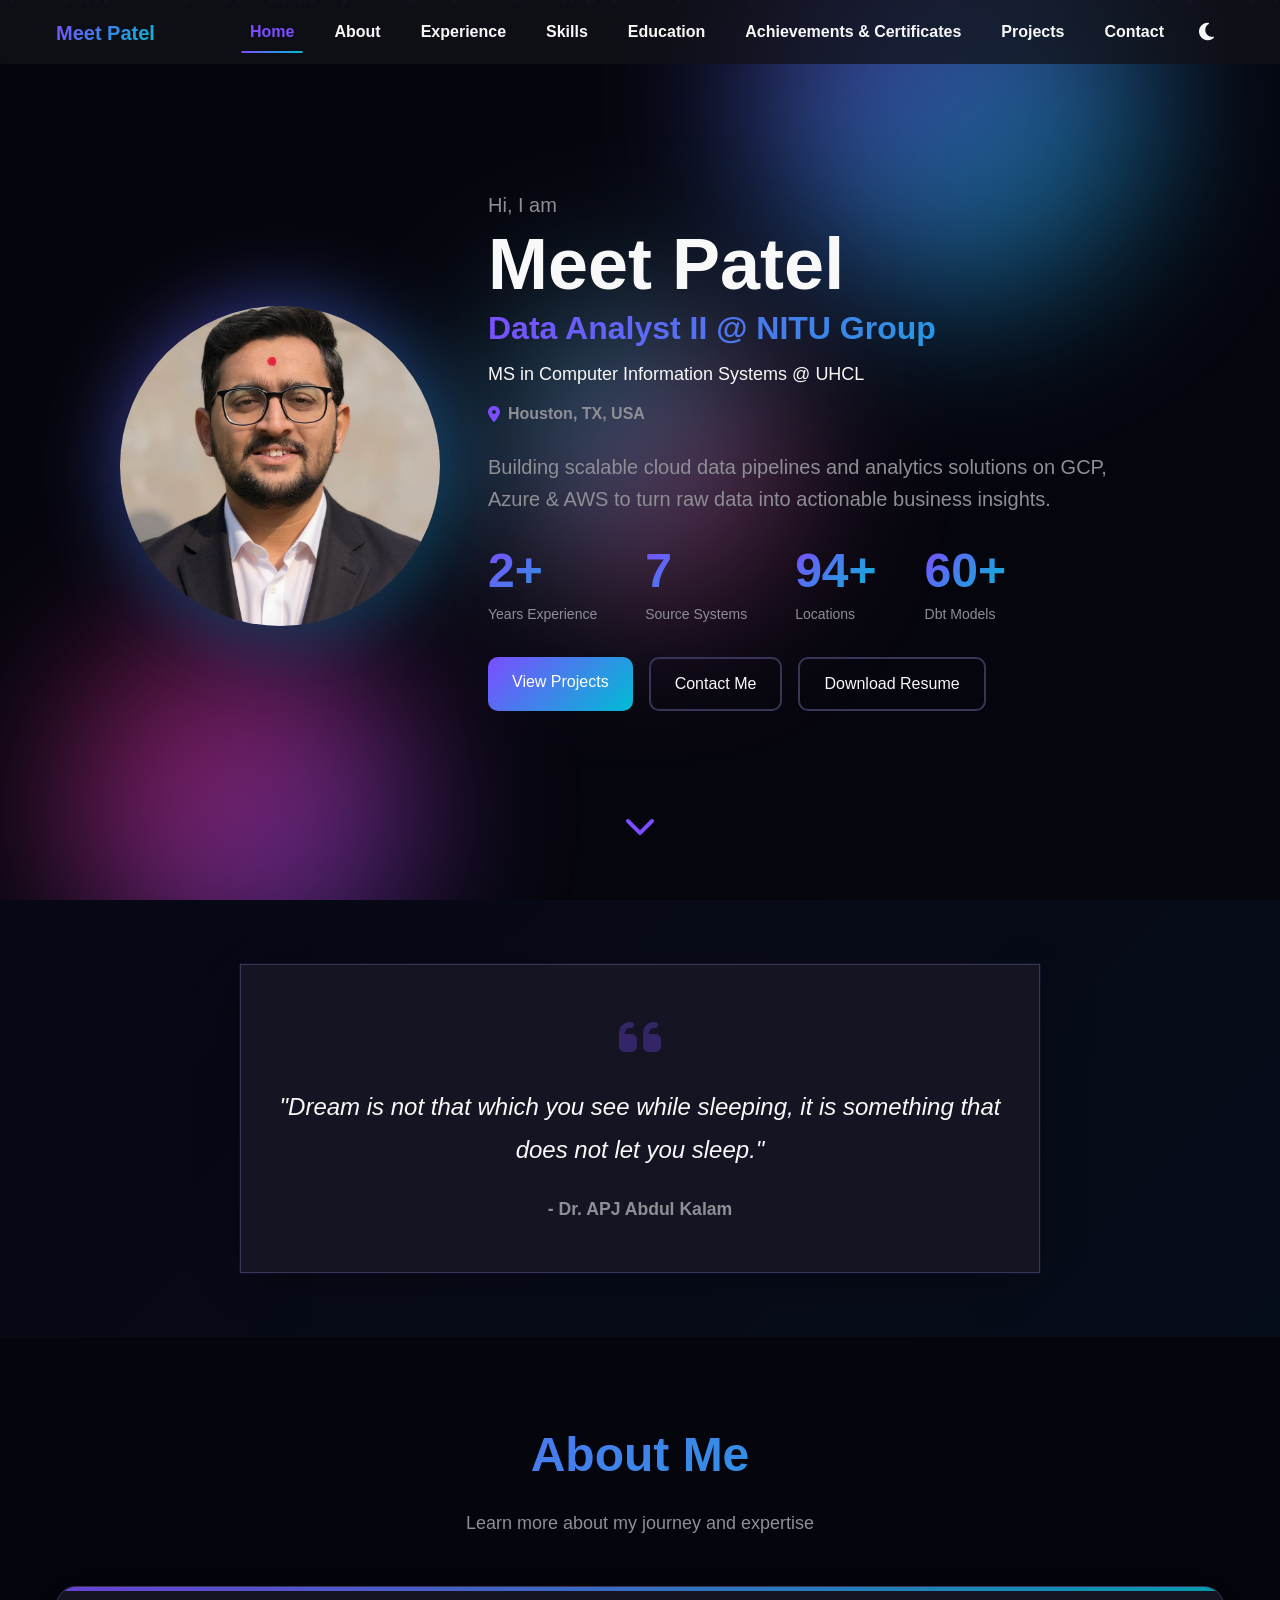
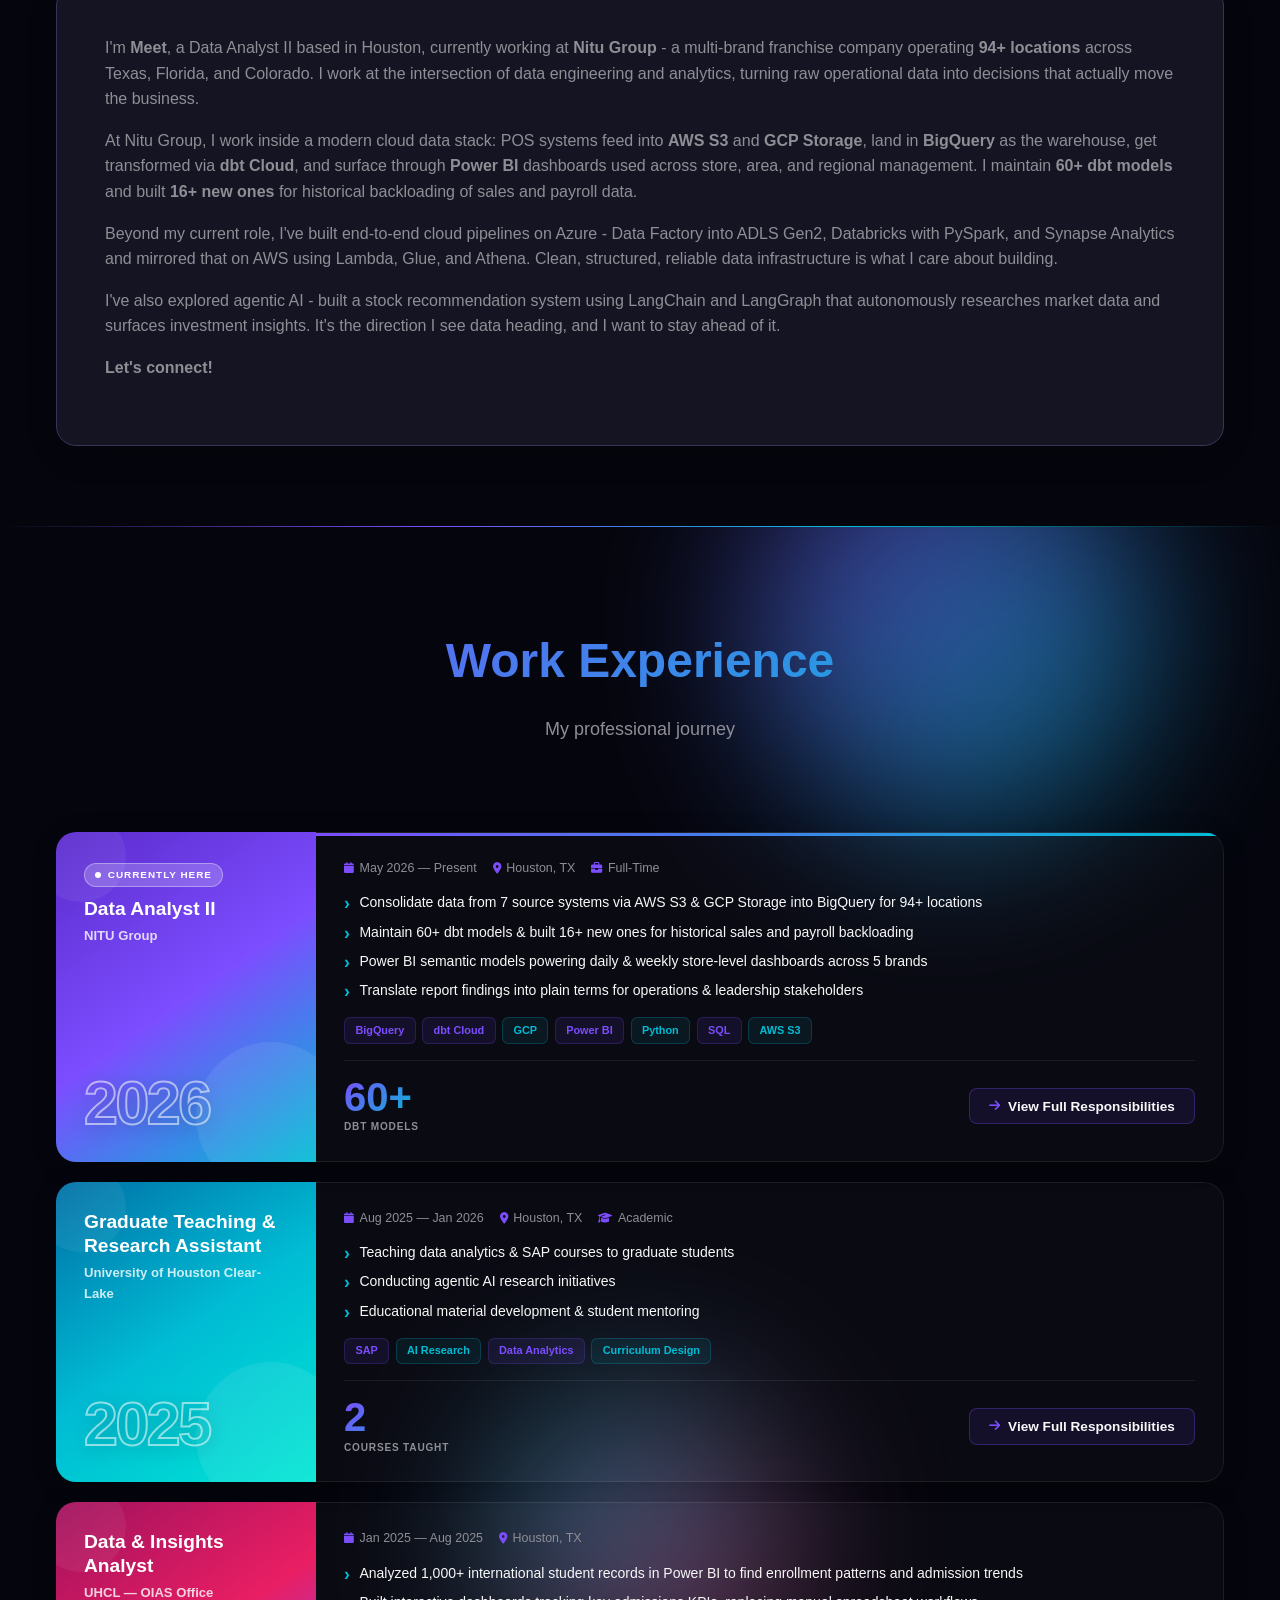
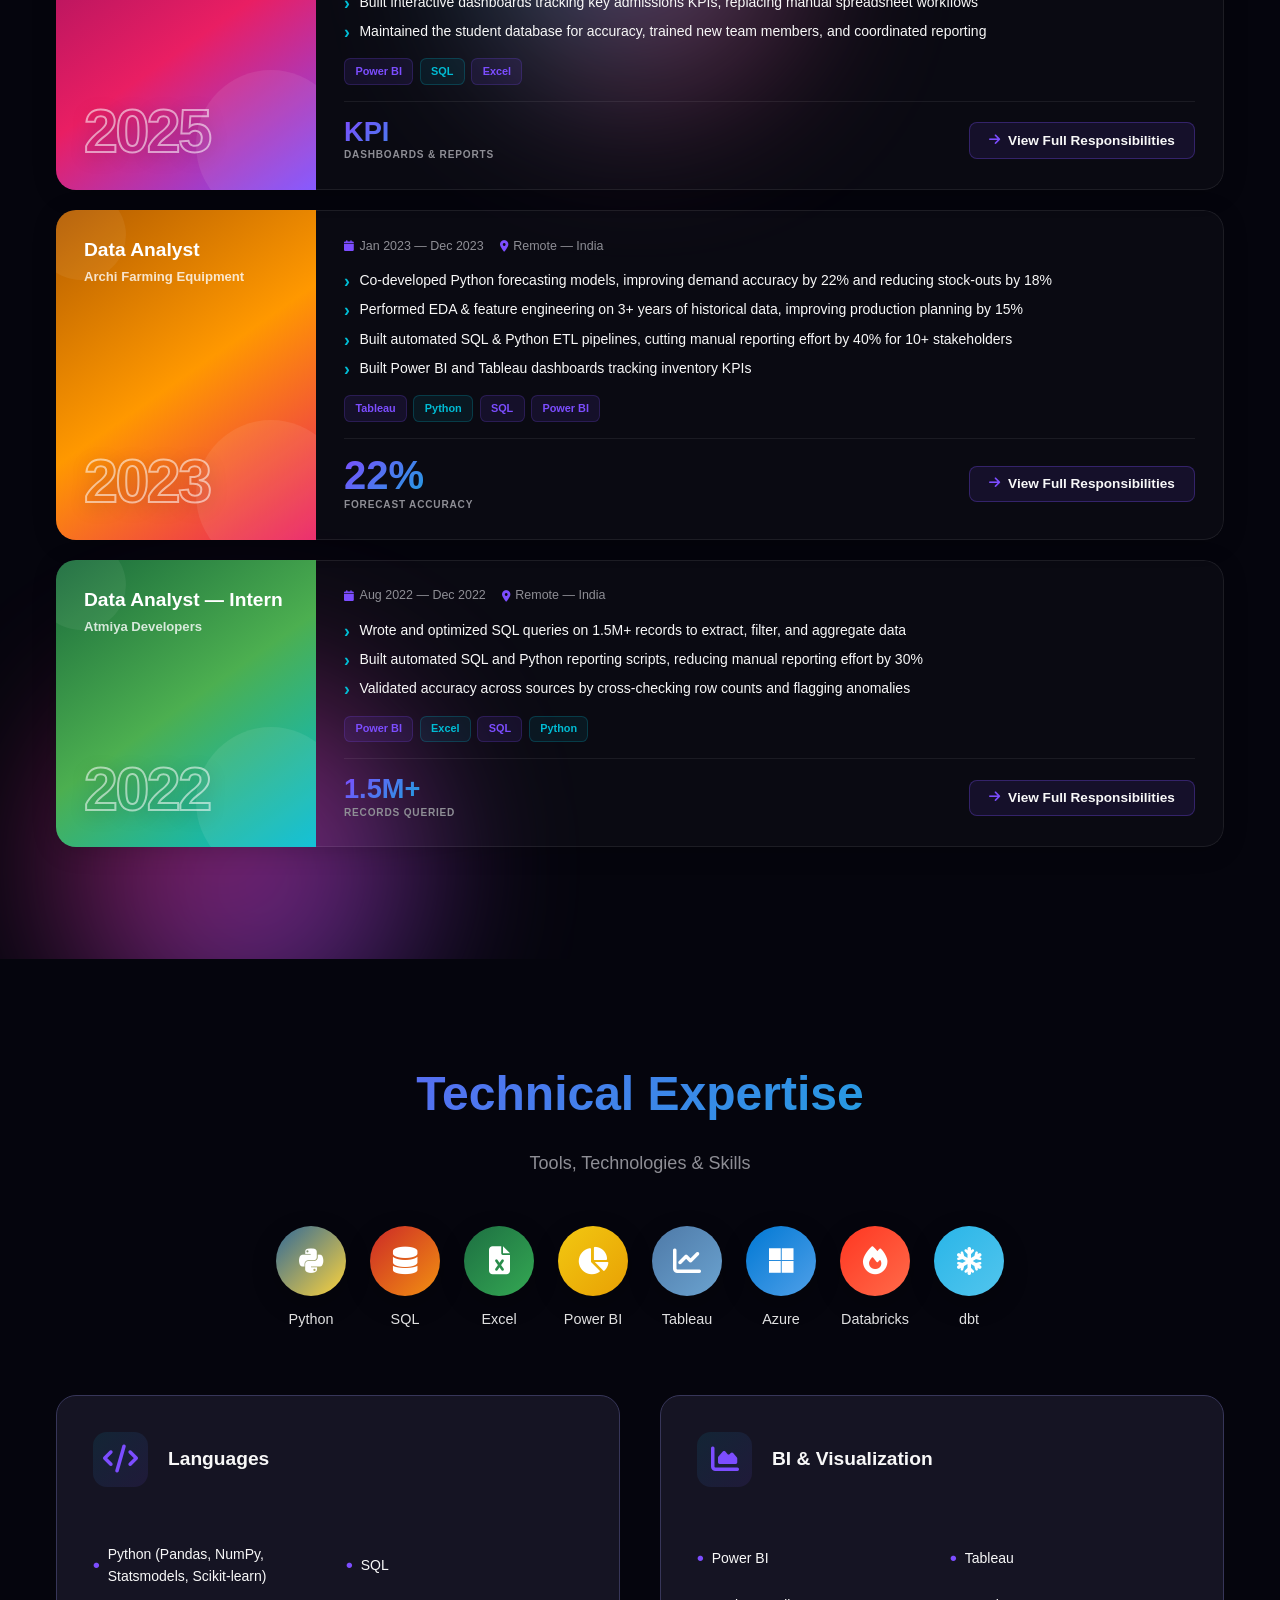
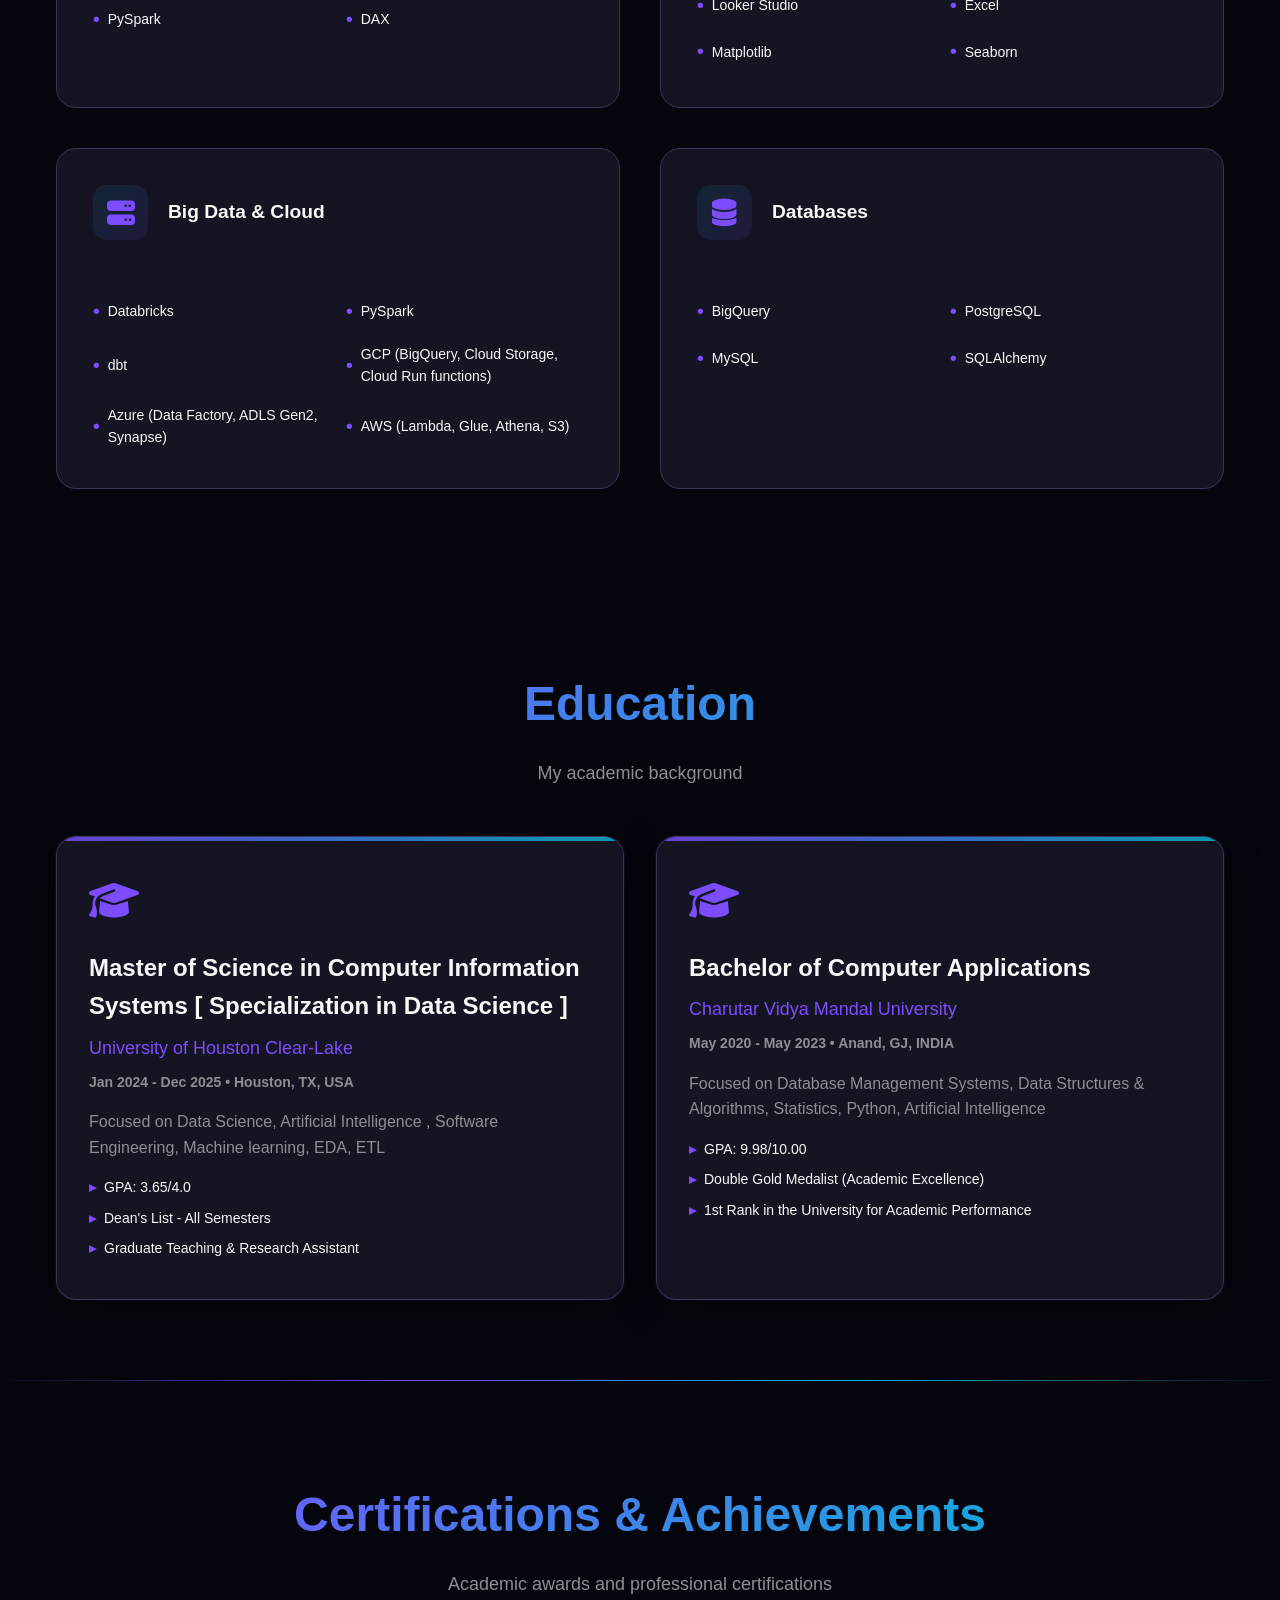
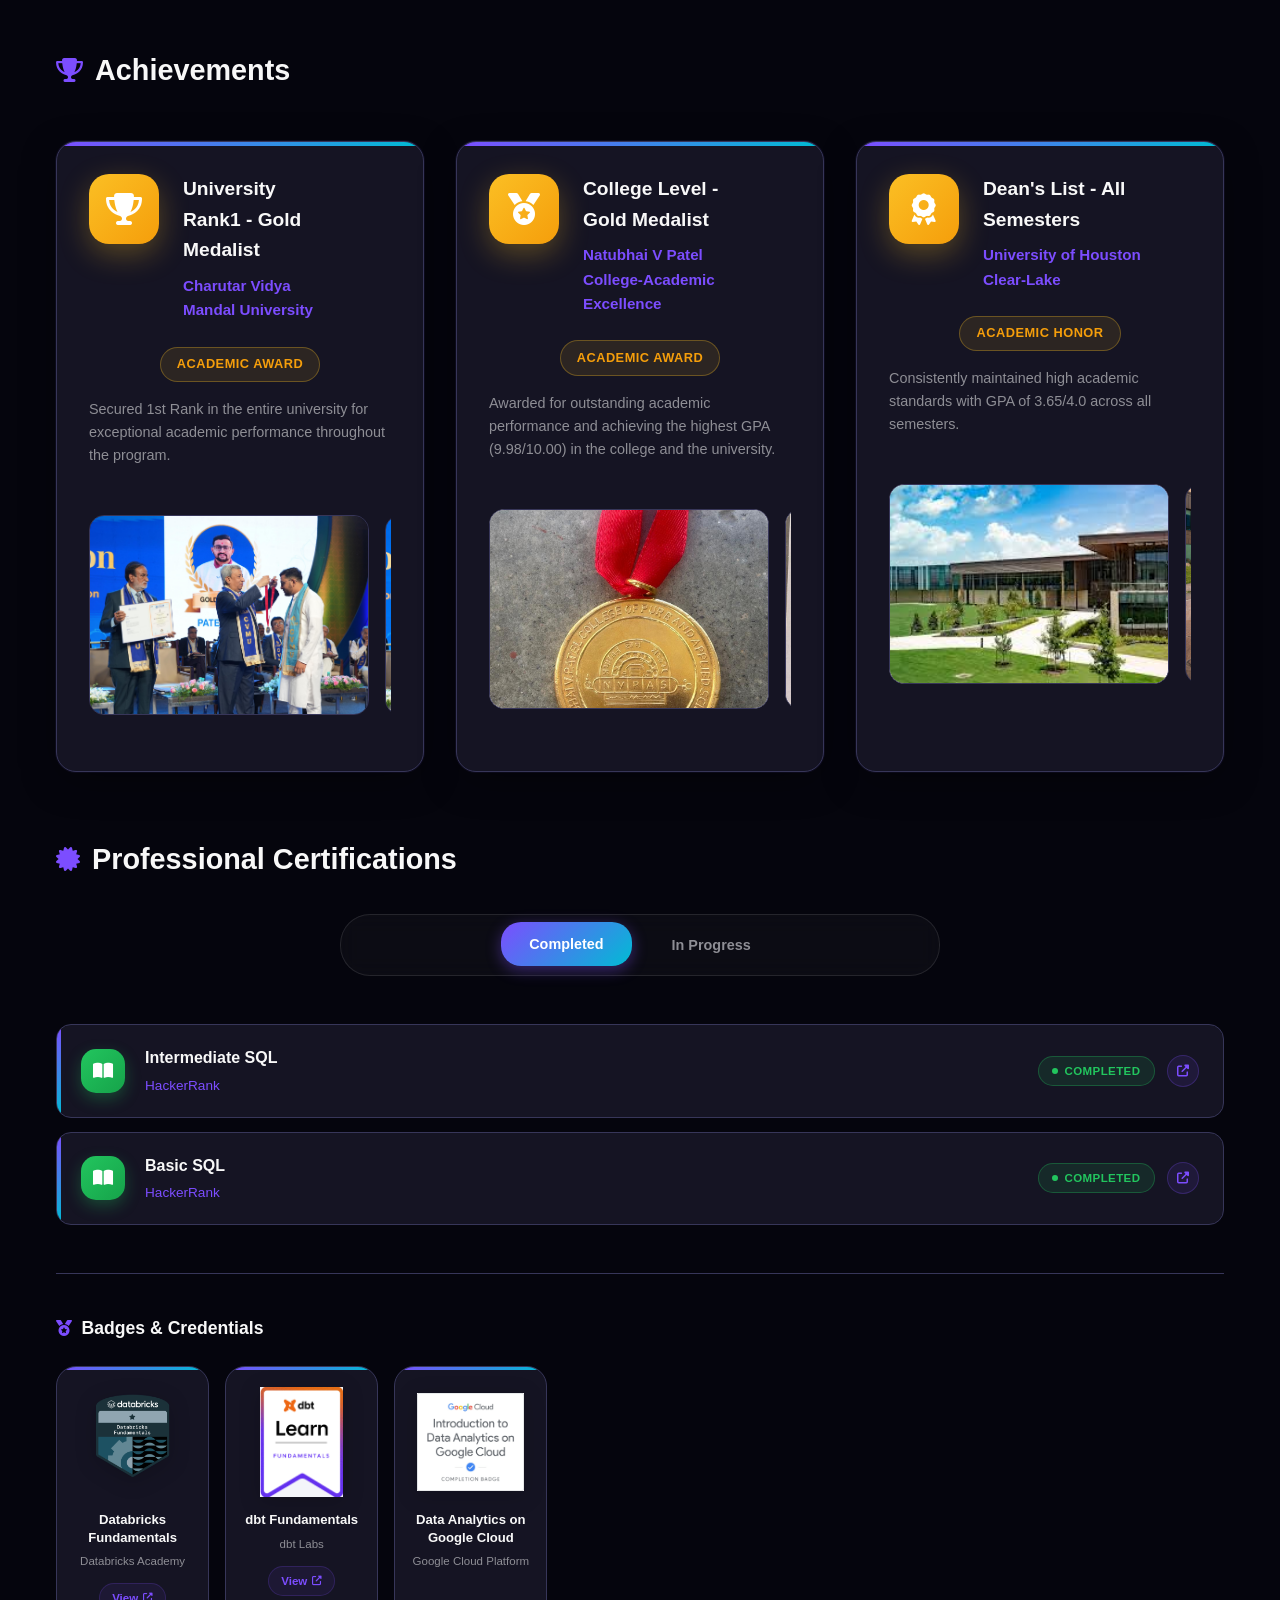
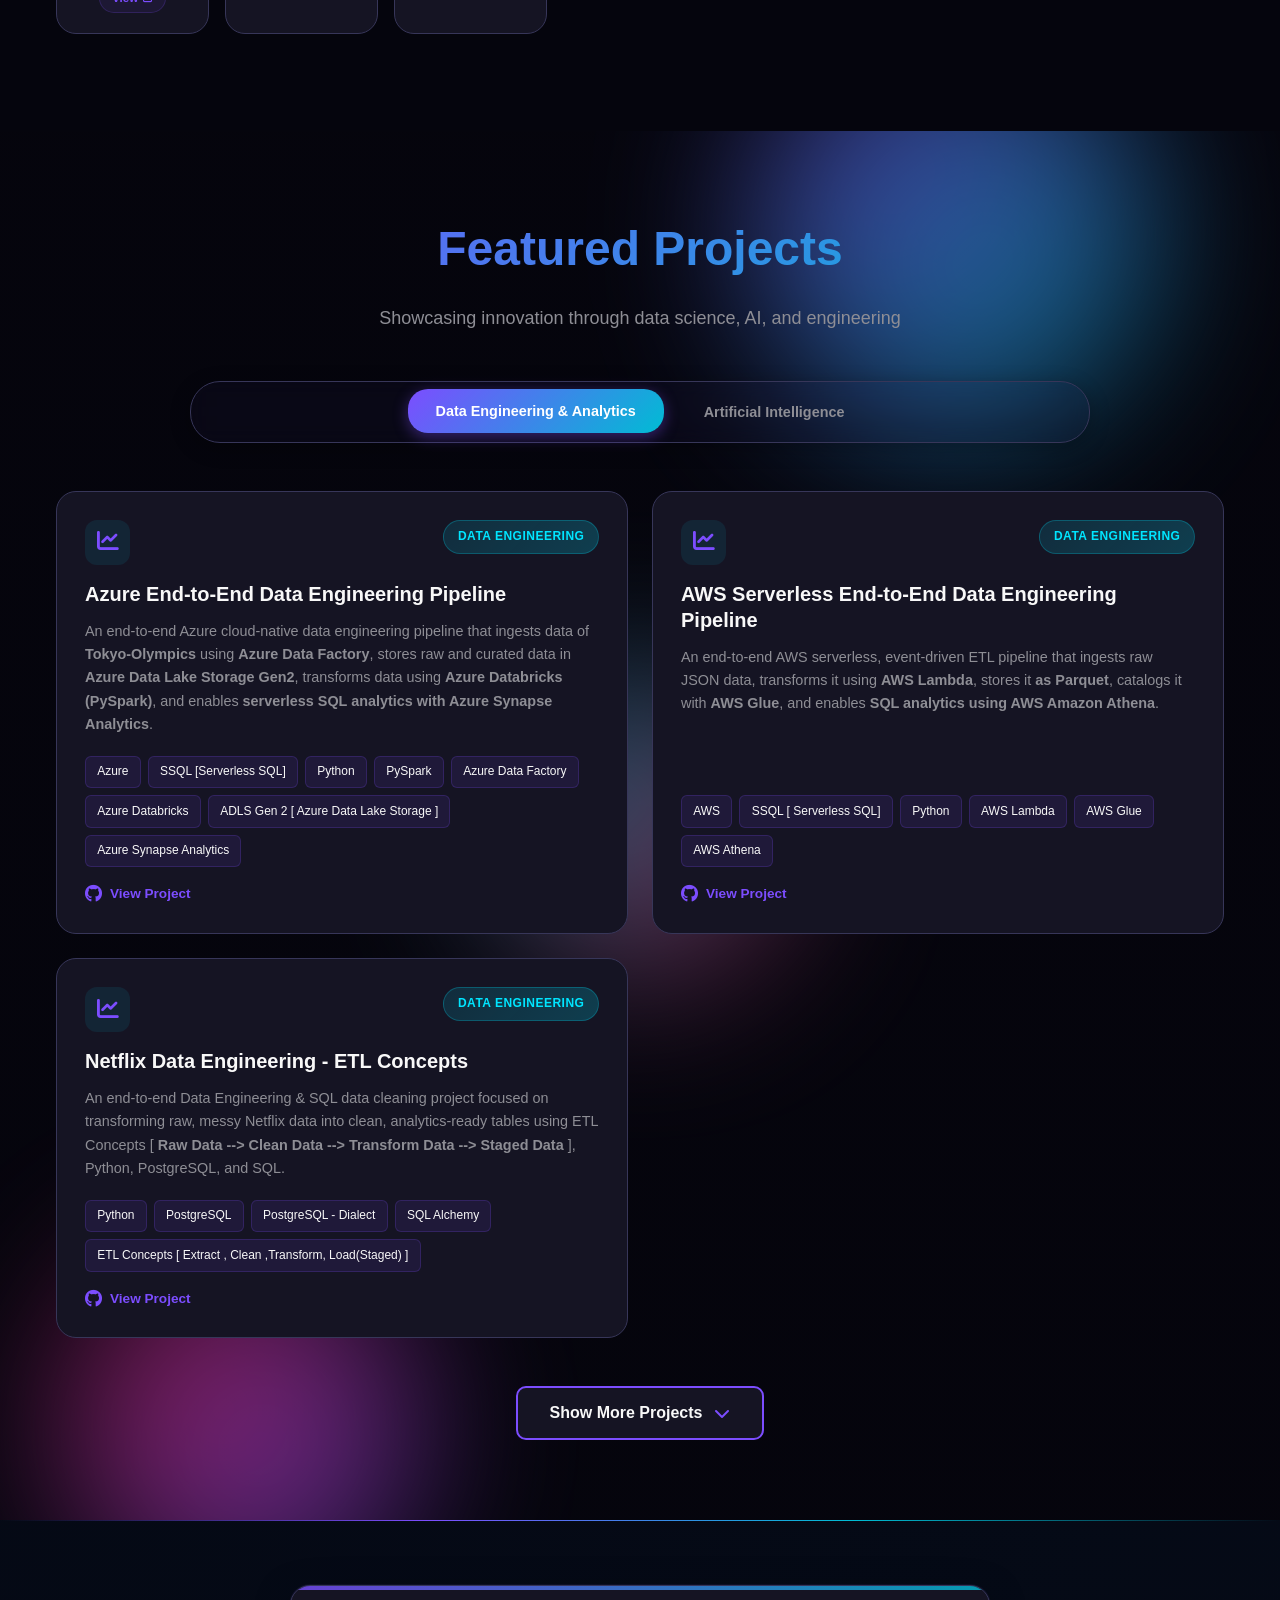
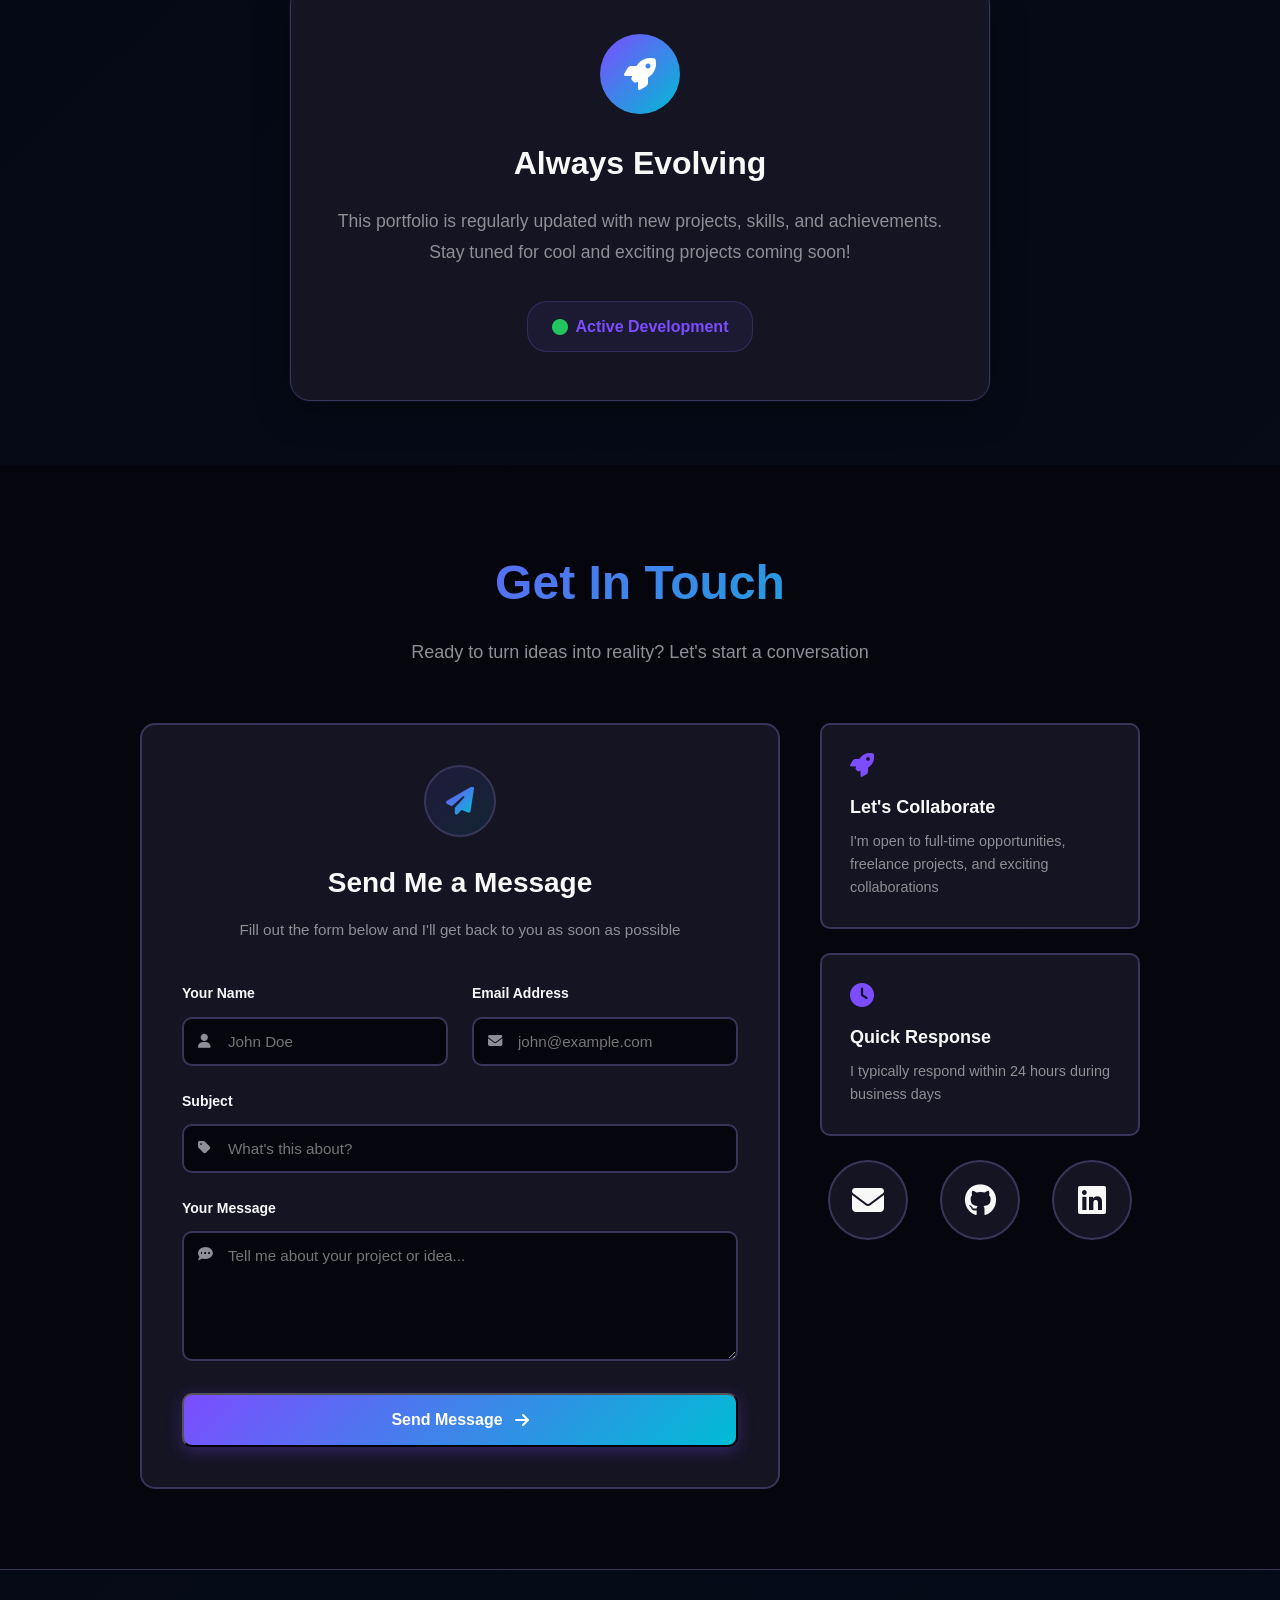
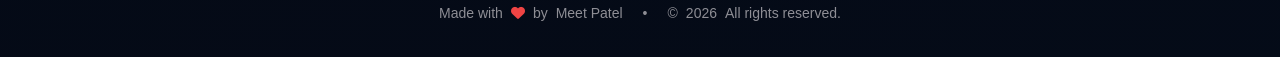
==== commit 80938db4: "New Databricks Badge Added" ====
--- a/index.html
+++ b/index.html
@@ -831,6 +831,16 @@
                     <div class="badges-grid">
                         <div class="badge-tile badge-tile--image">
                             <div class="badge-tile-img-area">
+                                <img src="assets/certifications/Databricks-Fundamentals-Badge.png"
+                                     alt="Databricks Fundamentals"
+                                     onerror="this.parentElement.innerHTML='<i class=&quot;fas fa-database&quot; style=&quot;font-size:2.5rem;color:#ff6b35;&quot;></i>'">
+                            </div>
+                            <p class="badge-tile-name">Databricks Fundamentals</p>
+                            <p class="badge-tile-issuer">Databricks Academy</p>
+                            <a href="https://credentials.databricks.com/ac2ac45e-b066-4a1b-ae1a-580816bc1900#acc.wce8OaMZ" class="badge-tile-link" target="_blank">View <i class="fas fa-external-link-alt"></i></a>
+                        </div>
+                        <div class="badge-tile badge-tile--image">
+                            <div class="badge-tile-img-area">
                                 <img src="assets/certifications/dbt-fundamental-badge.png"
                                      alt="dbt Fundamentals Badge"
                                      onerror="this.parentElement.innerHTML='<i class=&quot;fas fa-database&quot; style=&quot;font-size:2.5rem;color:#ff6b35;&quot;></i>'">
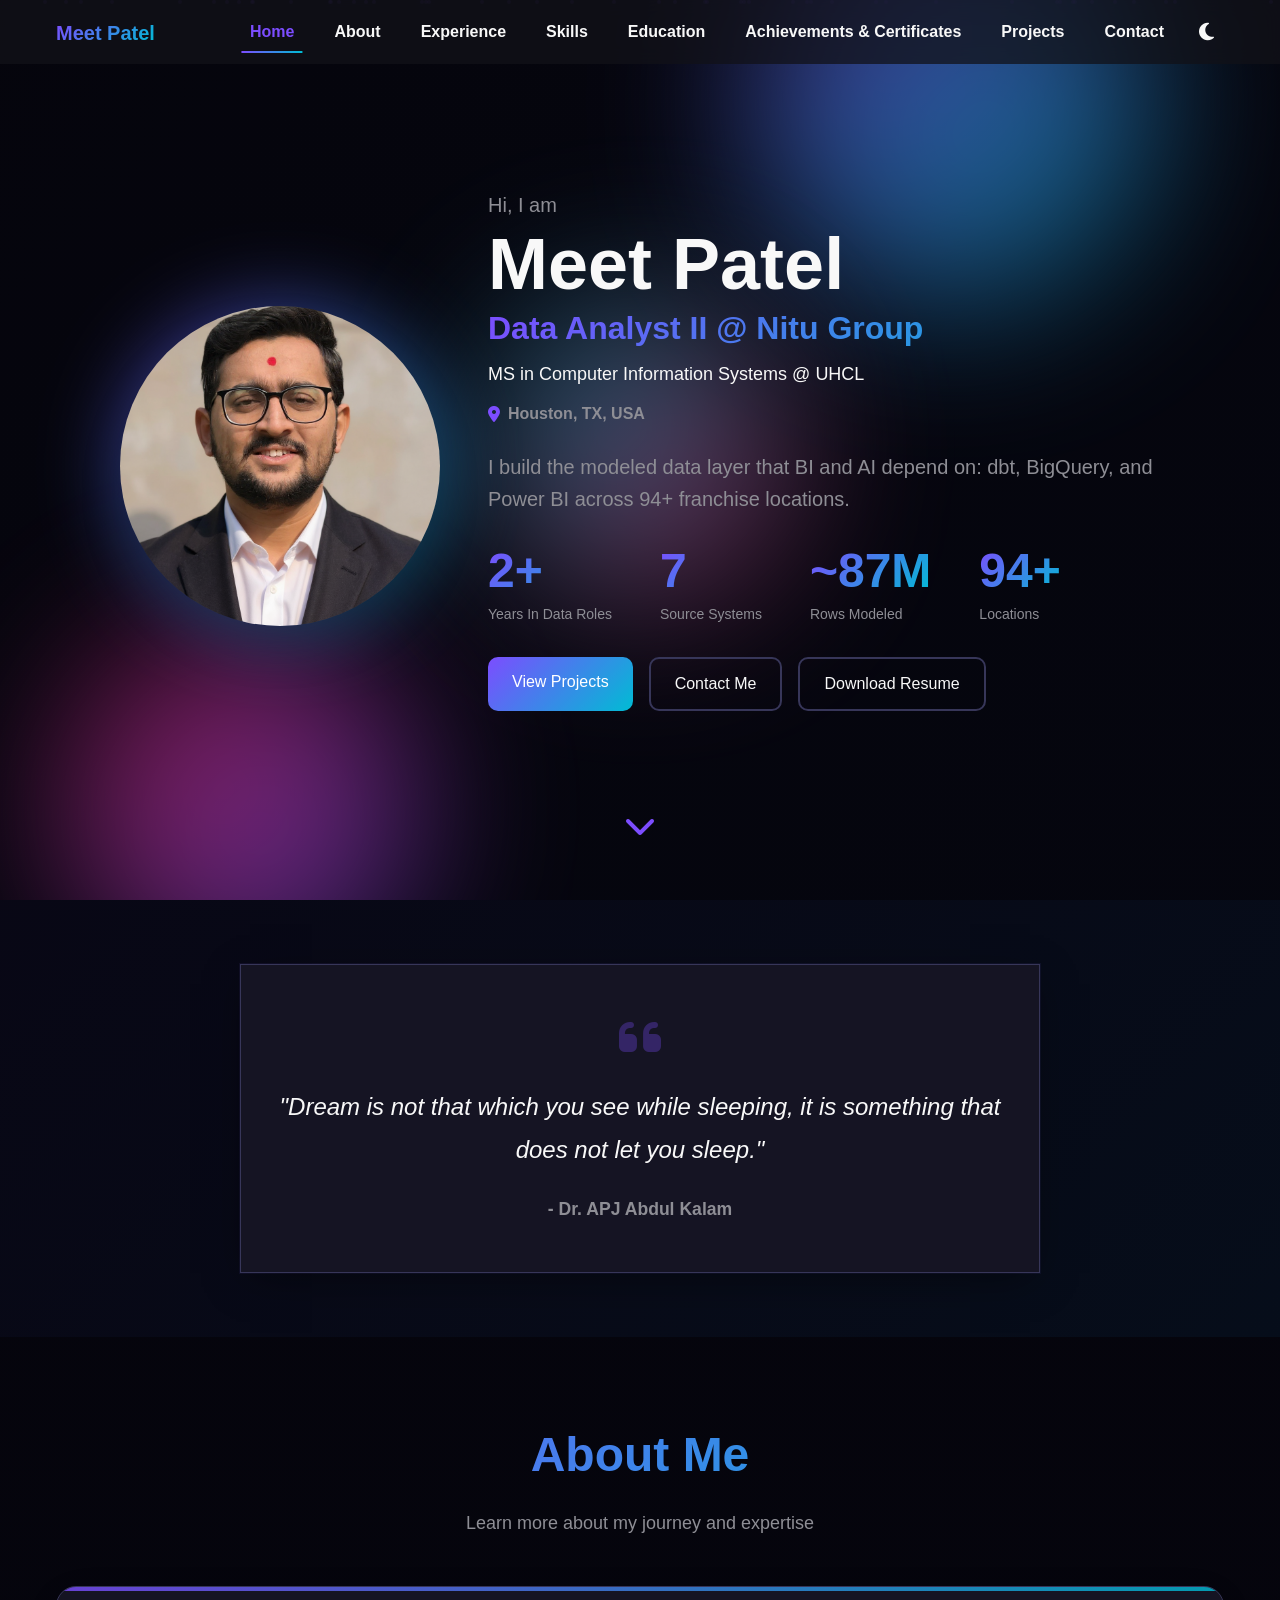
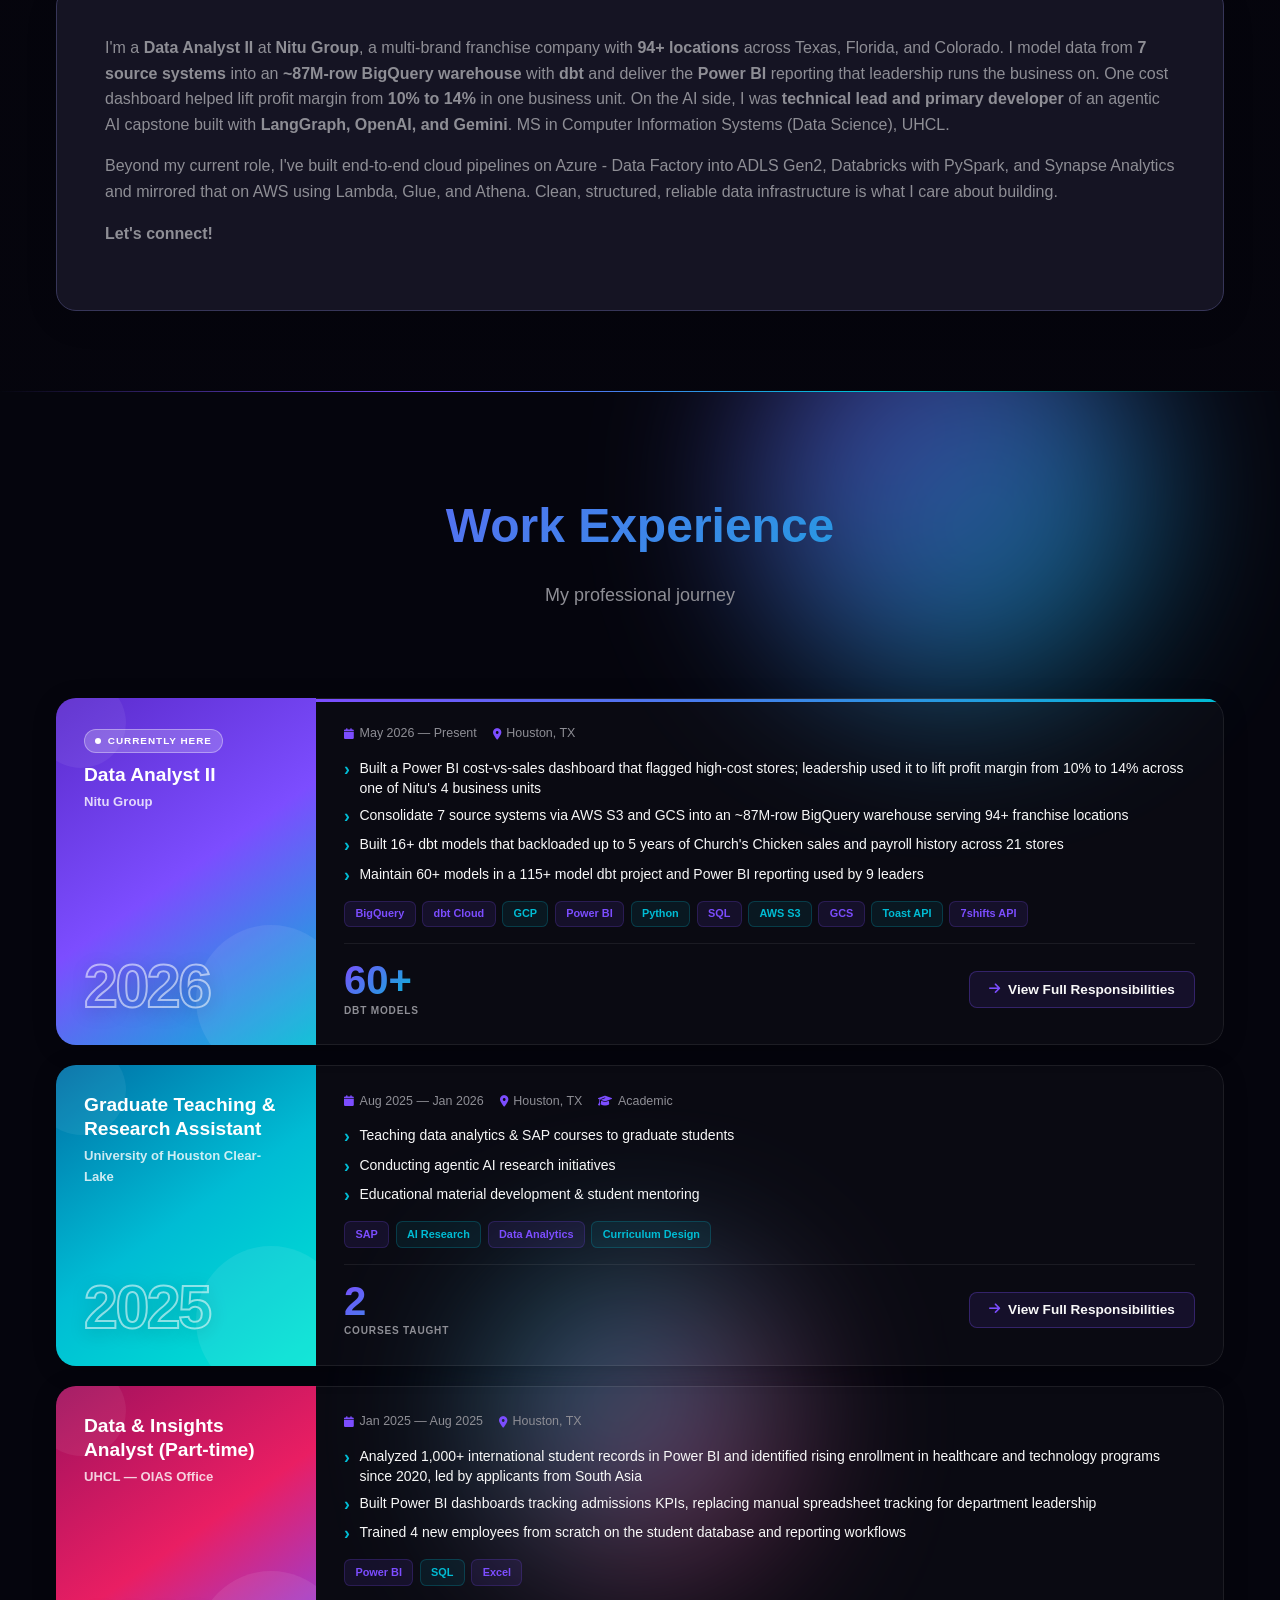
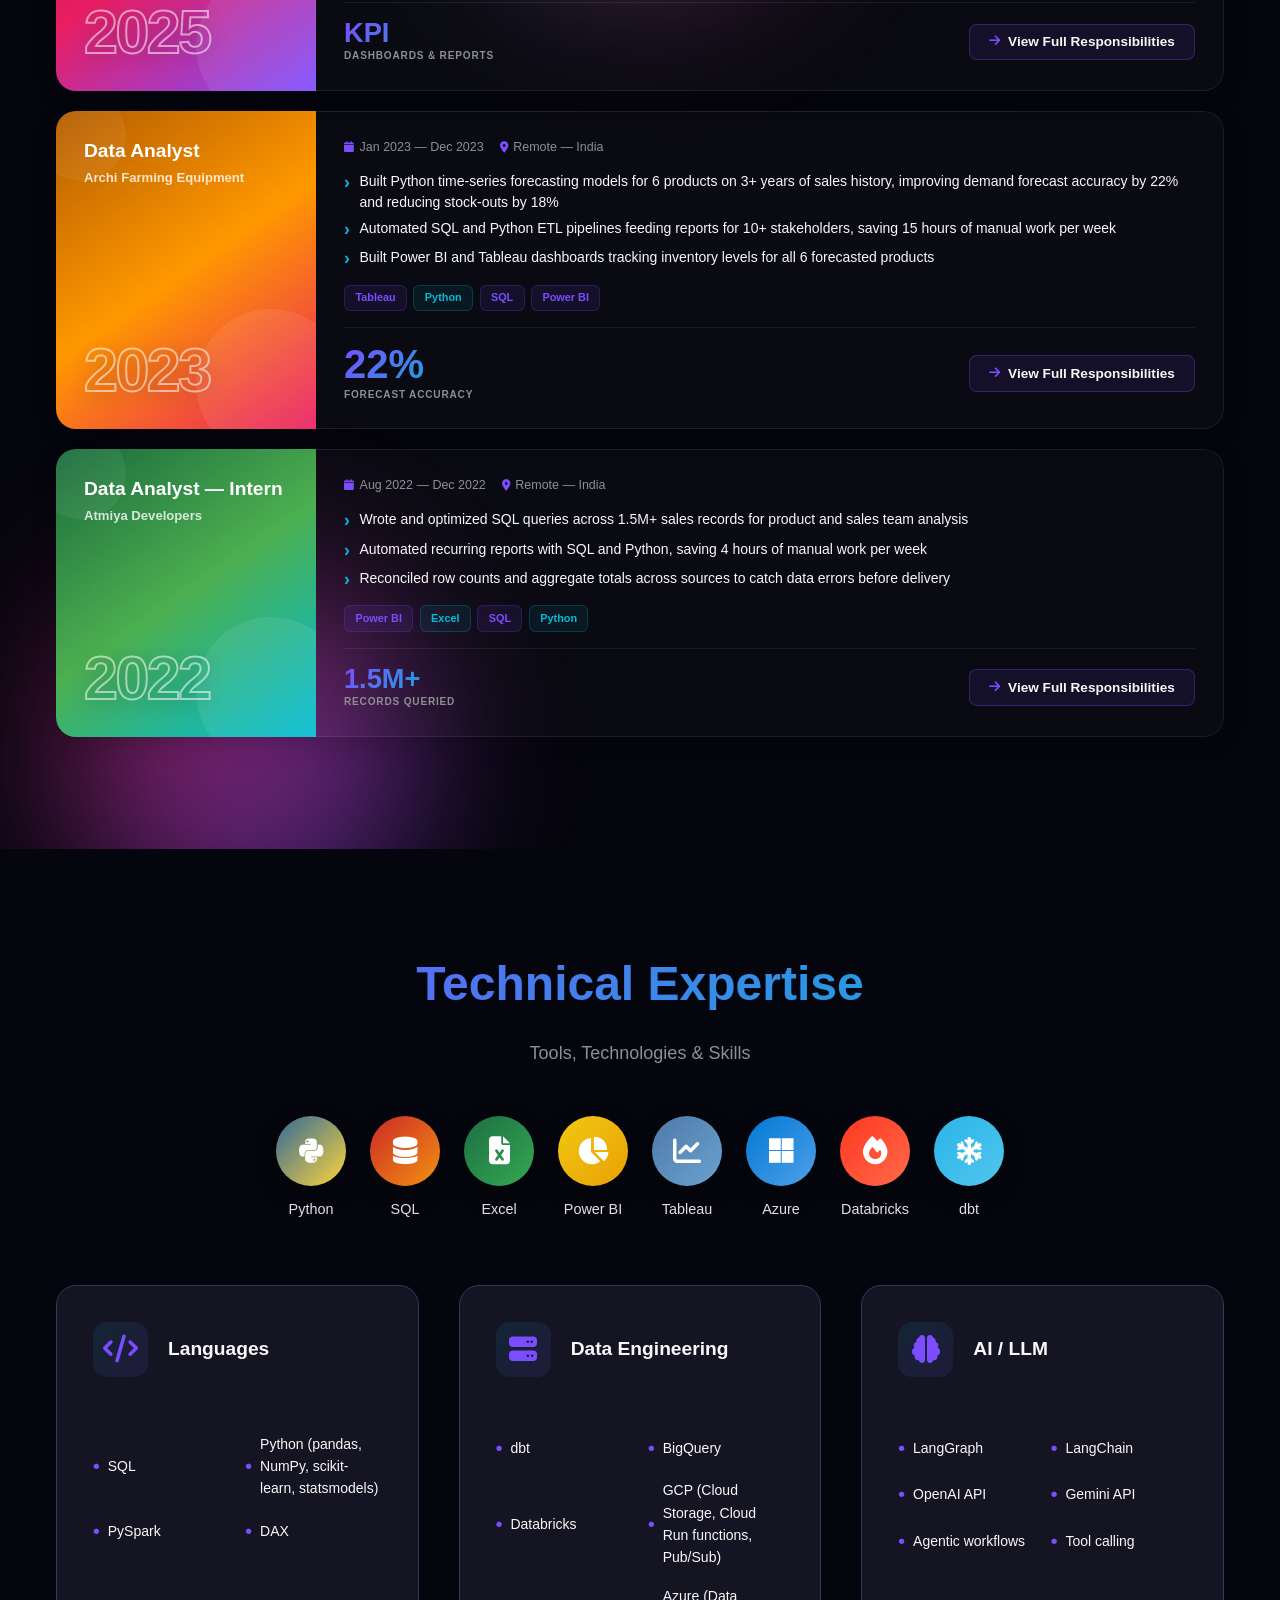
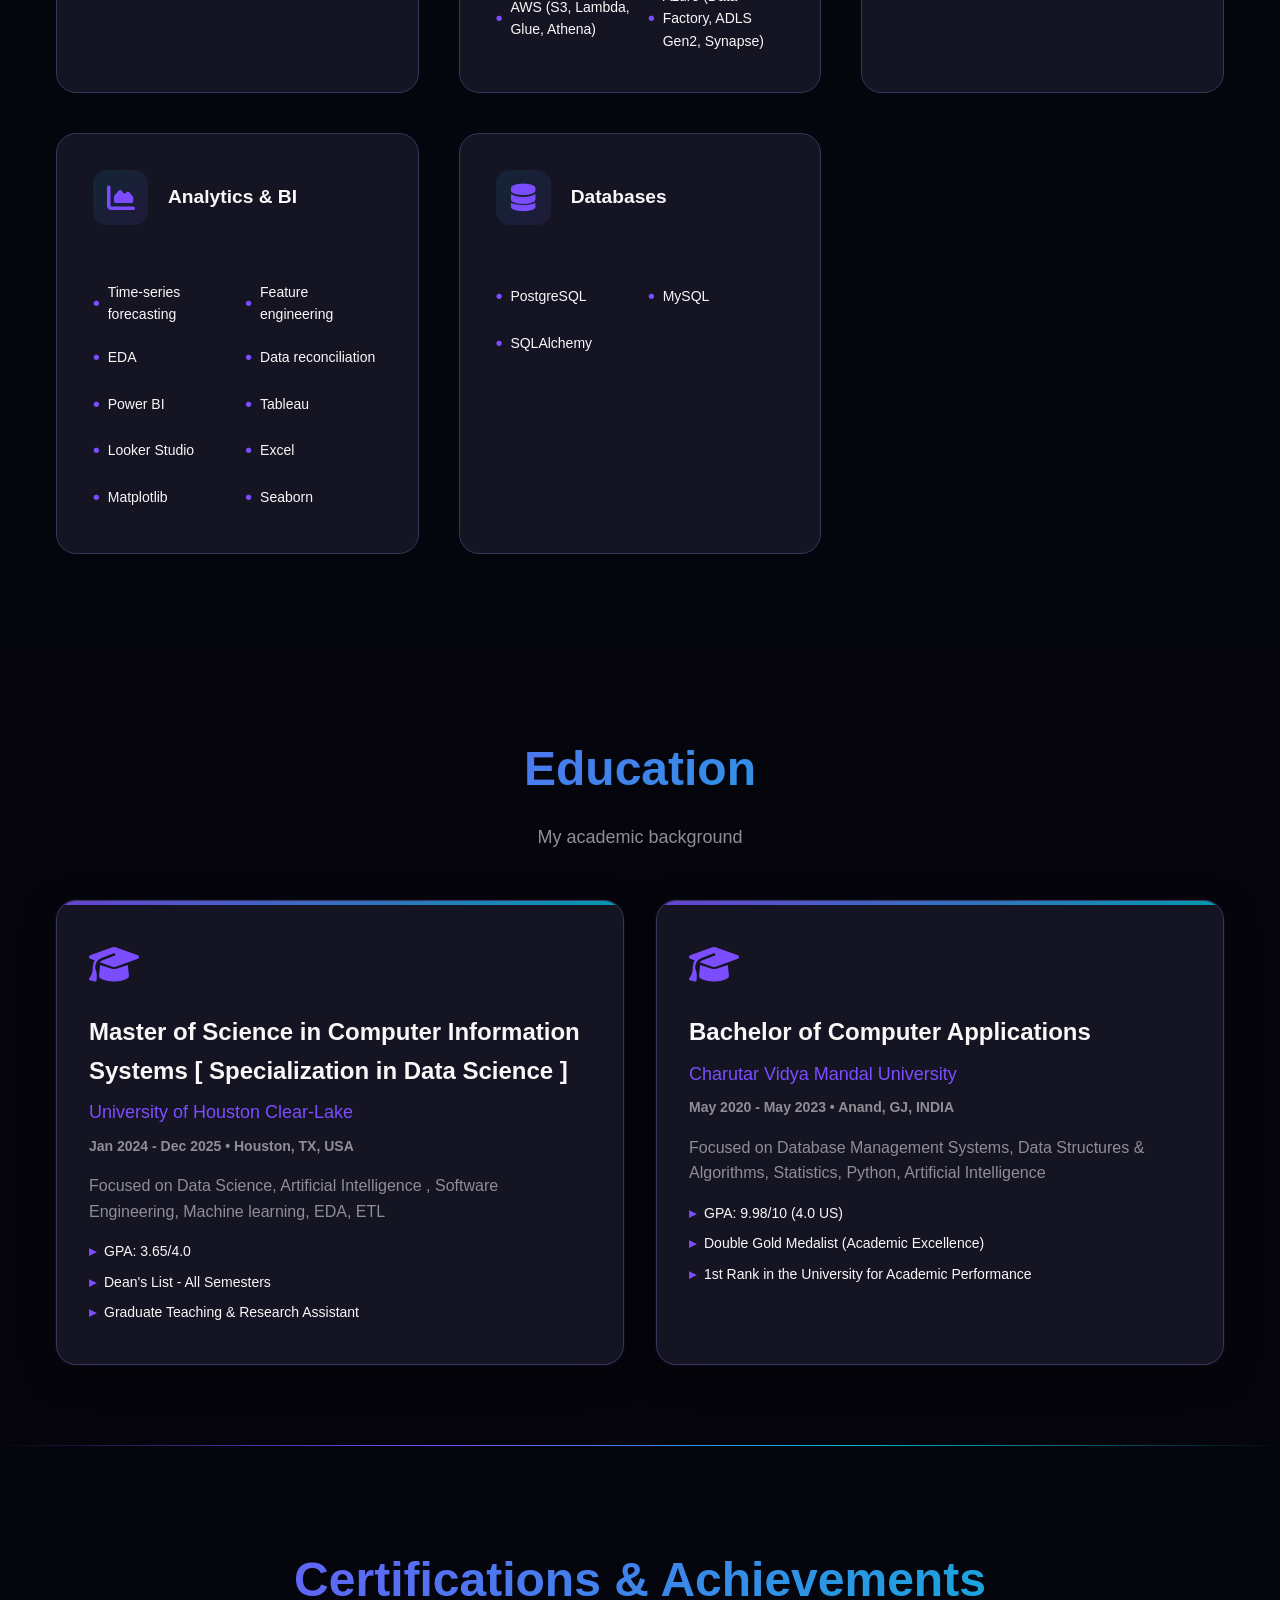
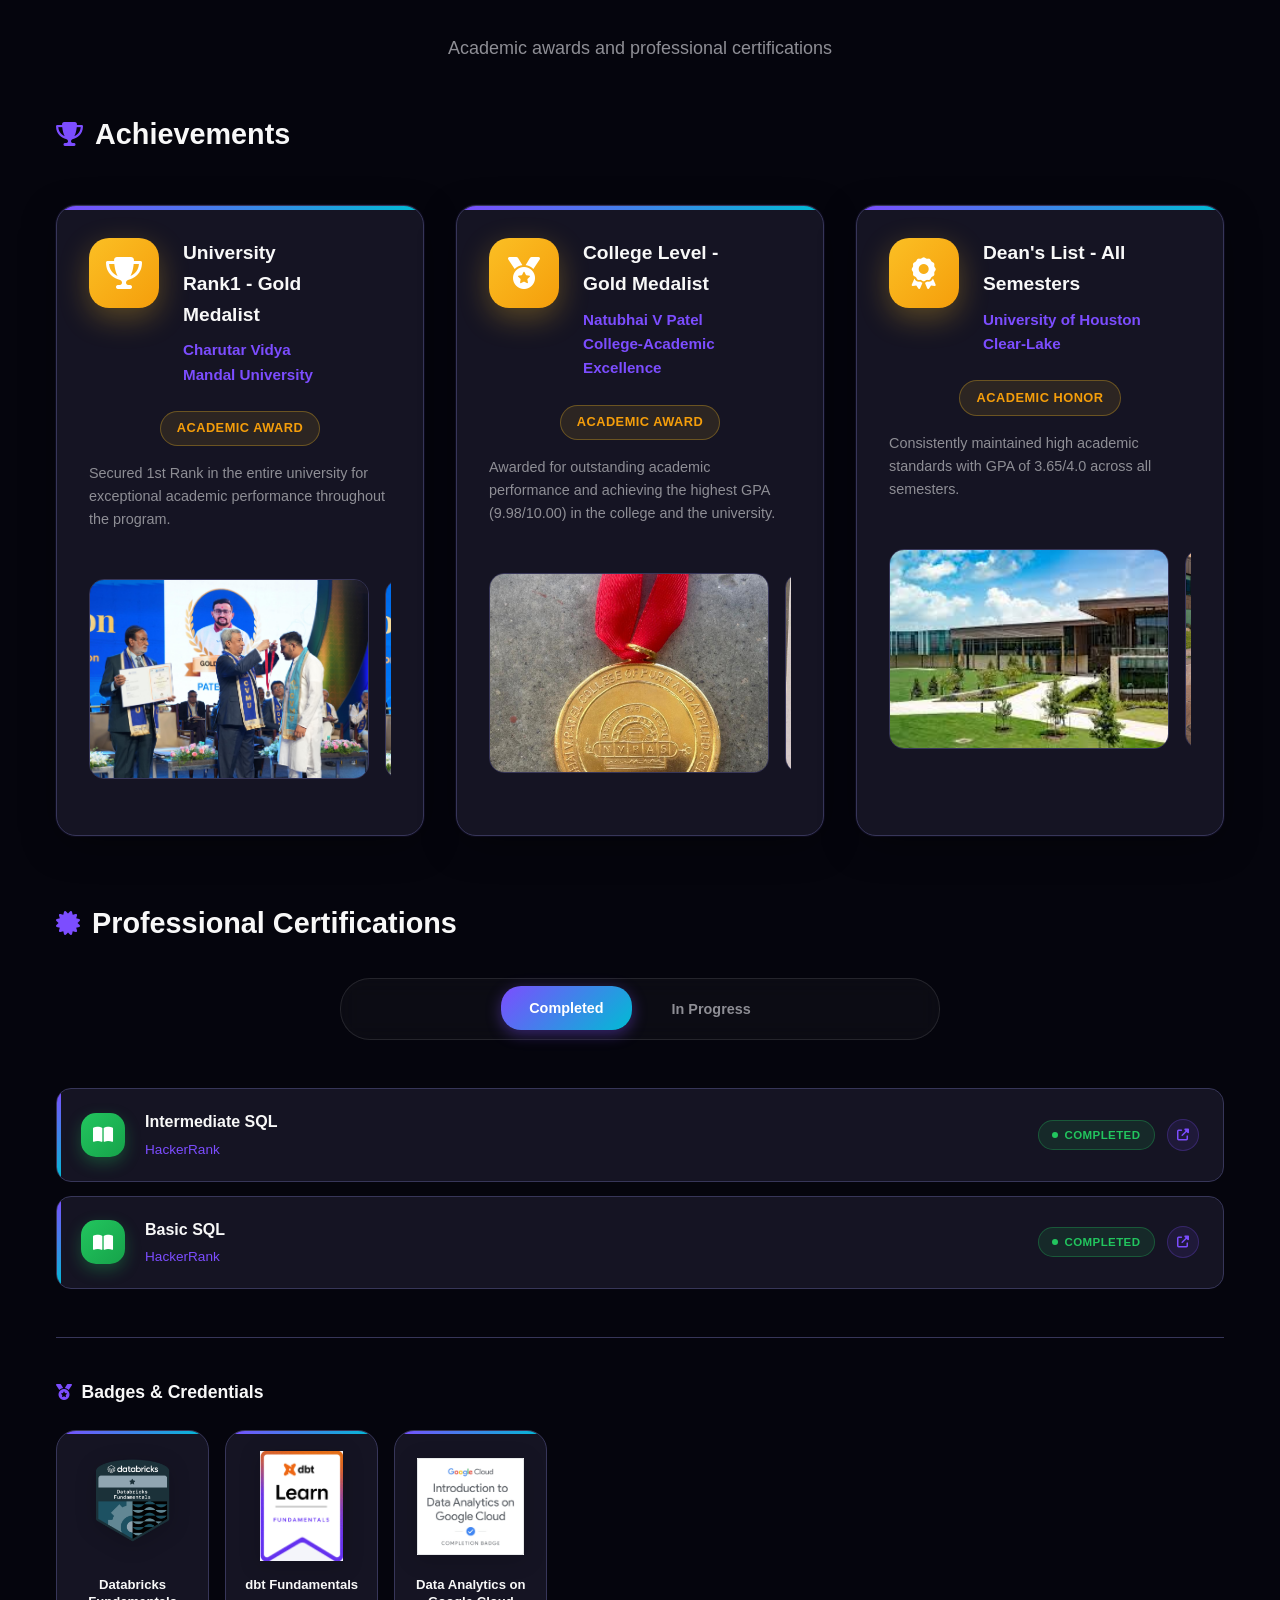
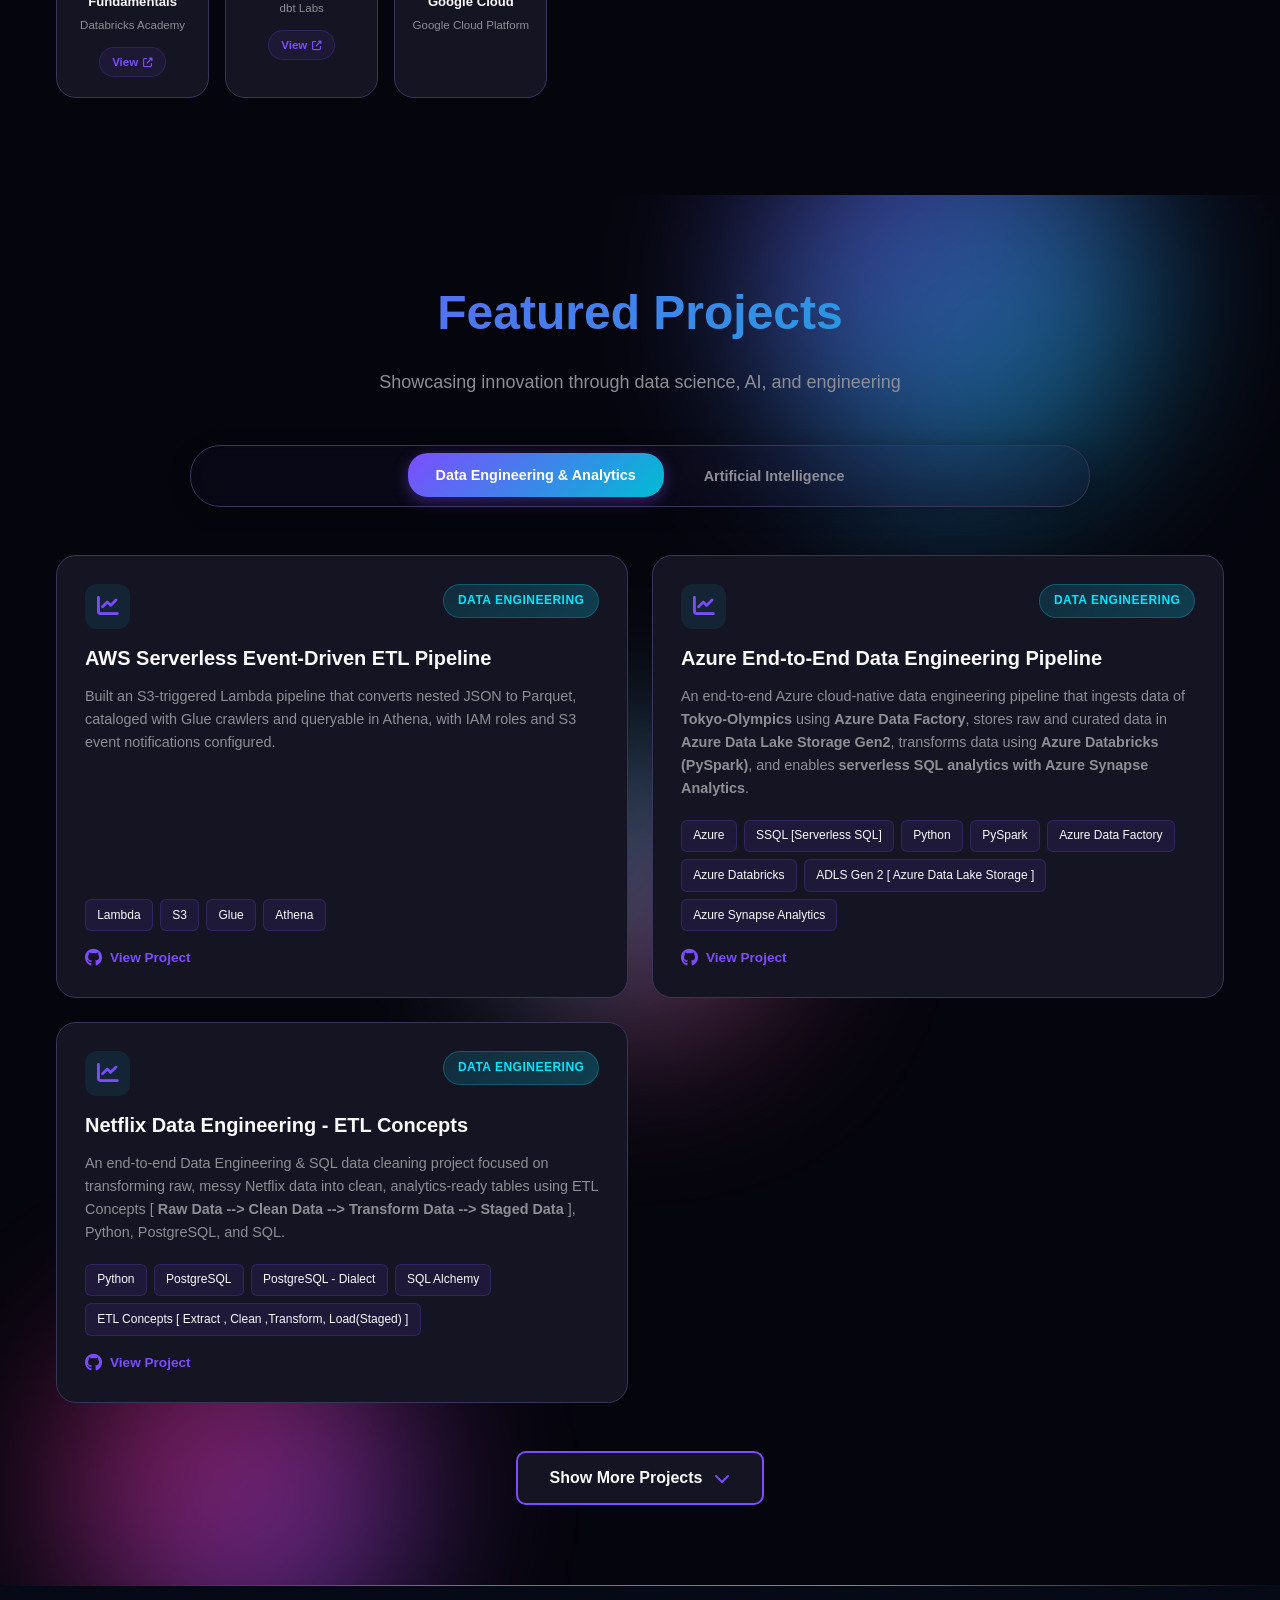
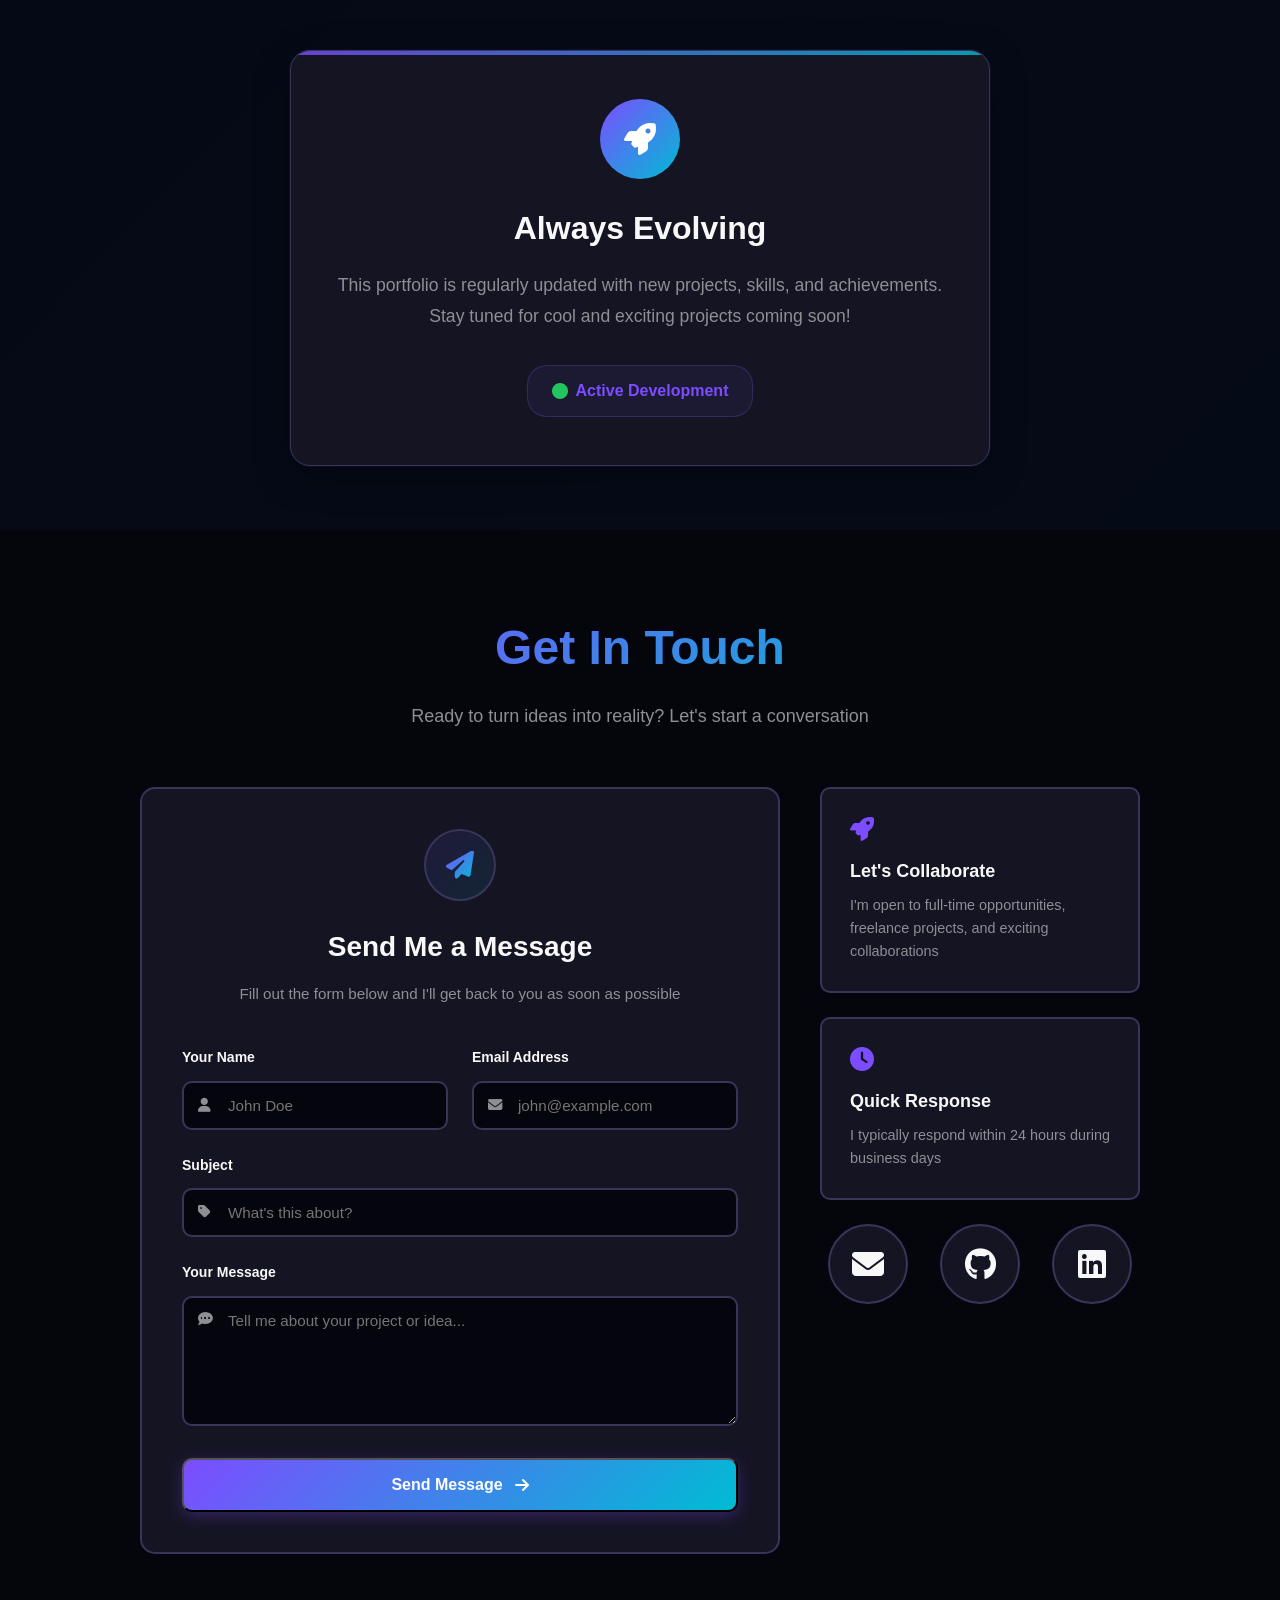
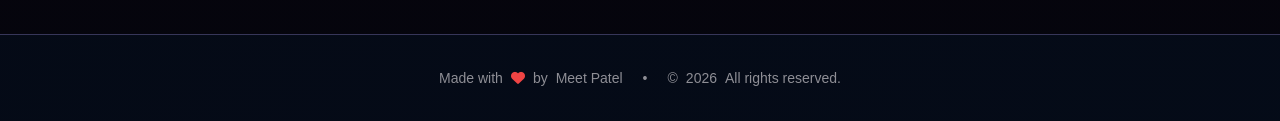
==== commit 28b43abb: "Aligne with Reusme...." ====
--- a/index.html
+++ b/index.html
@@ -3,8 +3,8 @@
 <head>
     <meta charset="UTF-8">
     <meta name="viewport" content="width=device-width, initial-scale=1.0">
-    <title>Meet Patel | Data Analyst | SQL, Power BI, dbt, BigQuery</title>
-    <meta name="description" content="Data Analyst with 2+ years of experience building BigQuery and dbt pipelines and Power BI dashboards across multi-brand franchise operations.">
+    <title>Meet Patel | Data Analyst | dbt, BigQuery, Power BI, Agentic AI</title>
+    <meta name="description" content="Data analyst with 2+ years in data roles, building the modeled data layer for BI and AI: dbt, BigQuery, and Power BI across 94+ franchise locations.">
     <meta name="keywords" content="Data Analyst, SQL, Power BI, Tableau, dbt, BigQuery, Python, ETL">
     <link rel="icon" href="../portfolio/public/images/Meet2.png">
     <link rel="stylesheet" href="styles.css">
@@ -87,31 +87,31 @@
                     <p class="hero-greeting">Hi, I am</p>
                     <h1 class="hero-name" id="heroName">Meet Patel</h1>
                     <h2 class="hero-profession gradient-text" id="heroTitle">
-                         Data Analyst II @ NITU Group  <!--&nbsp;&nbsp; /-- &nbsp;&nbsp;Data Engineer&nbsp;&nbsp -->
+                         Data Analyst II @ Nitu Group  <!--&nbsp;&nbsp; /-- &nbsp;&nbsp;Data Engineer&nbsp;&nbsp -->
                     </h2>
                     <p class="hero-education">MS in Computer Information Systems @ UHCL </p>
                     <div class="hero-location">
                         <i class="fas fa-map-marker-alt"></i>
                         <span id="heroLocation"><b>Houston, TX, USA</b></span>
                     </div>
-                    <p class="hero-tagline" id="heroTagline">Building scalable cloud data pipelines and analytics solutions on GCP, Azure & AWS to turn raw data into actionable business insights.</p>
+                    <p class="hero-tagline" id="heroTagline">I build the modeled data layer that BI and AI depend on: dbt, BigQuery, and Power BI across 94+ franchise locations.</p>
 
                     <div class="hero-stats">
                         <div class="stat-item">
                             <h3 class="stat-number gradient-text">2+</h3>
-                            <p class="stat-label">Years Experience</p>
+                            <p class="stat-label">Years in Data Roles</p>
                         </div>
                         <div class="stat-item">
                             <h3 class="stat-number gradient-text">7</h3>
                             <p class="stat-label">Source Systems</p>
                         </div>
                         <div class="stat-item">
+                            <h3 class="stat-number gradient-text">~87M</h3>
+                            <p class="stat-label">Rows Modeled</p>
+                        </div>
+                        <div class="stat-item">
                             <h3 class="stat-number gradient-text">94+</h3>
                             <p class="stat-label">Locations</p>
-                        </div>
-                        <div class="stat-item">
-                            <h3 class="stat-number gradient-text">60+</h3>
-                            <p class="stat-label">dbt Models</p>
                         </div>
                     </div>
                     
@@ -155,18 +155,14 @@
                     <div class="about-text">
                         
                         <p class="about-bio">
-                            I'm <strong>Meet</strong>, a Data Analyst II based in Houston, currently working at
-    <strong>Nitu Group</strong> - a multi-brand franchise company operating <strong>94+ locations</strong>
-    across Texas, Florida, and Colorado. I work at the intersection of data engineering and
-    analytics, turning raw operational data into decisions that actually move the business.
-                        </p>
-                        <p class="about-bio">
-                            At Nitu Group, I work inside a modern cloud data stack: POS systems feed into
-    <strong>AWS S3</strong> and <strong>GCP Storage</strong>, land in <strong>BigQuery</strong> as the
-    warehouse, get transformed via <strong>dbt Cloud</strong>, and surface through
-    <strong>Power BI</strong> dashboards used across store, area, and regional management.
-    I maintain <strong>60+ dbt models</strong> and built <strong>16+ new ones</strong> for
-    historical backloading of sales and payroll data.
+                            I'm a <strong>Data Analyst II</strong> at <strong>Nitu Group</strong>, a multi-brand
+    franchise company with <strong>94+ locations</strong> across Texas, Florida, and Colorado. I model
+    data from <strong>7 source systems</strong> into an <strong>~87M-row BigQuery warehouse</strong> with
+    <strong>dbt</strong> and deliver the <strong>Power BI</strong> reporting that leadership runs the
+    business on. One cost dashboard helped lift profit margin from <strong>10% to 14%</strong> in one
+    business unit. On the AI side, I was <strong>technical lead and primary developer</strong> of an
+    agentic AI capstone built with <strong>LangGraph, OpenAI, and Gemini</strong>. MS in Computer
+    Information Systems (Data Science), UHCL.
                         </p>
                         <p class="about-bio">
                             Beyond my current role, I've built end-to-end cloud pipelines on Azure -
@@ -175,11 +171,6 @@
     data infrastructure is what I care about building.
                         </p>
                         <p class="about-bio">
-                            I've also explored agentic AI - built a stock recommendation system using
-    LangChain and LangGraph that autonomously researches market data and surfaces investment
-    insights. It's the direction I see data heading, and I want to stay ahead of it.
-                        </p>
-                        <p class="about-bio">
                          <strong>Let's connect!</strong>
                         </p>
                     </div>
@@ -208,7 +199,7 @@
         <div class="container">
             <div class="split-exp-stack">
 
-                <!-- NITU Group — Current Role -->
+                <!-- Nitu Group — Current Role -->
                 <div class="split-exp-card sc-g1">
                     <div class="split-exp-left">
                         <div>
@@ -216,7 +207,7 @@
                                 <span class="sc-live-dot"></span>Currently Here
                             </div>
                             <div class="split-exp-role">Data Analyst II</div>
-                            <div class="split-exp-company">NITU Group</div>
+                            <div class="split-exp-company">Nitu Group</div>
                         </div>
                         <div class="split-exp-year">2026</div>
                     </div>
@@ -225,13 +216,12 @@
                             <div class="split-exp-meta-row">
                                 <span><i class="fas fa-calendar"></i>May 2026 — Present</span>
                                 <span><i class="fas fa-map-marker-alt"></i>Houston, TX</span>
-                                <span><i class="fas fa-briefcase"></i>Full-Time</span>
                             </div>
                             <ul class="split-exp-bullets">
-                                <li>Consolidate data from 7 source systems via AWS S3 & GCP Storage into BigQuery for 94+ locations</li>
-                                <li>Maintain 60+ dbt models & built 16+ new ones for historical sales and payroll backloading</li>
-                                <li>Power BI semantic models powering daily & weekly store-level dashboards across 5 brands</li>
-                                <li>Translate report findings into plain terms for operations & leadership stakeholders</li>
+                                <li>Built a Power BI cost-vs-sales dashboard that flagged high-cost stores; leadership used it to lift profit margin from 10% to 14% across one of Nitu's 4 business units</li>
+                                <li>Consolidate 7 source systems via AWS S3 and GCS into an ~87M-row BigQuery warehouse serving 94+ franchise locations</li>
+                                <li>Built 16+ dbt models that backloaded up to 5 years of Church's Chicken sales and payroll history across 21 stores</li>
+                                <li>Maintain 60+ models in a 115+ model dbt project and Power BI reporting used by 9 leaders</li>
                             </ul>
                             <div class="split-exp-tags">
                                 <span class="sc-tag">BigQuery</span>
@@ -241,6 +231,9 @@
                                 <span class="sc-tag sc-accent">Python</span>
                                 <span class="sc-tag">SQL</span>
                                 <span class="sc-tag sc-accent">AWS S3</span>
+                                <span class="sc-tag">GCS</span>
+                                <span class="sc-tag sc-accent">Toast API</span>
+                                <span class="sc-tag">7shifts API</span>
                             </div>
                         </div>
                         <div class="split-exp-footer">
@@ -299,7 +292,7 @@
                 <div class="split-exp-card sc-g3">
                     <div class="split-exp-left">
                         <div>
-                            <div class="split-exp-role">Data &amp; Insights Analyst</div>
+                            <div class="split-exp-role">Data &amp; Insights Analyst (Part-time)</div>
                             <div class="split-exp-company">UHCL — OIAS Office</div>
                         </div>
                         <div class="split-exp-year">2025</div>
@@ -311,9 +304,9 @@
                                 <span><i class="fas fa-map-marker-alt"></i>Houston, TX</span>
                             </div>
                             <ul class="split-exp-bullets">
-                                <li>Analyzed 1,000+ international student records in Power BI to find enrollment patterns and admission trends</li>
-                                <li>Built interactive dashboards tracking key admissions KPIs, replacing manual spreadsheet workflows</li>
-                                <li>Maintained the student database for accuracy, trained new team members, and coordinated reporting</li>
+                                <li>Analyzed 1,000+ international student records in Power BI and identified rising enrollment in healthcare and technology programs since 2020, led by applicants from South Asia</li>
+                                <li>Built Power BI dashboards tracking admissions KPIs, replacing manual spreadsheet tracking for department leadership</li>
+                                <li>Trained 4 new employees from scratch on the student database and reporting workflows</li>
                             </ul>
                             <div class="split-exp-tags">
                                 <span class="sc-tag">Power BI</span>
@@ -349,10 +342,9 @@
                                 <span><i class="fas fa-map-marker-alt"></i>Remote — India</span>
                             </div>
                             <ul class="split-exp-bullets">
-                                <li>Co-developed Python forecasting models, improving demand accuracy by 22% and reducing stock-outs by 18%</li>
-                                <li>Performed EDA & feature engineering on 3+ years of historical data, improving production planning by 15%</li>
-                                <li>Built automated SQL & Python ETL pipelines, cutting manual reporting effort by 40% for 10+ stakeholders</li>
-                                <li>Built Power BI and Tableau dashboards tracking inventory KPIs</li>
+                                <li>Built Python time-series forecasting models for 6 products on 3+ years of sales history, improving demand forecast accuracy by 22% and reducing stock-outs by 18%</li>
+                                <li>Automated SQL and Python ETL pipelines feeding reports for 10+ stakeholders, saving 15 hours of manual work per week</li>
+                                <li>Built Power BI and Tableau dashboards tracking inventory levels for all 6 forecasted products</li>
                             </ul>
                             <div class="split-exp-tags">
                                 <span class="sc-tag">Tableau</span>
@@ -389,9 +381,9 @@
                                 <span><i class="fas fa-map-marker-alt"></i>Remote — India</span>
                             </div>
                             <ul class="split-exp-bullets">
-                                <li>Wrote and optimized SQL queries on 1.5M+ records to extract, filter, and aggregate data</li>
-                                <li>Built automated SQL and Python reporting scripts, reducing manual reporting effort by 30%</li>
-                                <li>Validated accuracy across sources by cross-checking row counts and flagging anomalies</li>
+                                <li>Wrote and optimized SQL queries across 1.5M+ sales records for product and sales team analysis</li>
+                                <li>Automated recurring reports with SQL and Python, saving 4 hours of manual work per week</li>
+                                <li>Reconciled row counts and aggregate totals across sources to catch data errors before delivery</li>
                             </ul>
                             <div class="split-exp-tags">
                                 <span class="sc-tag">Power BI</span>
@@ -557,22 +549,62 @@
                         <h3>Languages</h3>
                     </div>
                     <div class="skill-items">
-                        <span class="skill-tag">Python (Pandas, NumPy, Statsmodels, Scikit-learn)</span>
                         <span class="skill-tag">SQL</span>
+                        <span class="skill-tag">Python (pandas, NumPy, scikit-learn, statsmodels)</span>
                         <span class="skill-tag">PySpark</span>
                         <span class="skill-tag">DAX</span>
                     </div>
                 </div>
 
-                <!-- BI & Visualization -->
+                <!-- Data Engineering -->
+                <div class="skill-mastery-card">
+                    <div class="skill-category-header">
+                        <div class="category-icon-wrapper">
+                            <i class="fas fa-server"></i>
+                        </div>
+                        <h3>Data Engineering</h3>
+                    </div>
+                    <div class="skill-items">
+                        <span class="skill-tag">dbt</span>
+                        <span class="skill-tag">BigQuery</span>
+                        <span class="skill-tag">Databricks</span>
+                        <span class="skill-tag">GCP (Cloud Storage, Cloud Run functions, Pub/Sub)</span>
+                        <span class="skill-tag">AWS (S3, Lambda, Glue, Athena)</span>
+                        <span class="skill-tag">Azure (Data Factory, ADLS Gen2, Synapse)</span>
+                    </div>
+                </div>
+
+                <!-- AI / LLM -->
+                <div class="skill-mastery-card">
+                    <div class="skill-category-header">
+                        <div class="category-icon-wrapper">
+                            <i class="fas fa-brain"></i>
+                        </div>
+                        <h3>AI / LLM</h3>
+                    </div>
+                    <div class="skill-items">
+                        <span class="skill-tag">LangGraph</span>
+                        <span class="skill-tag">LangChain</span>
+                        <span class="skill-tag">OpenAI API</span>
+                        <span class="skill-tag">Gemini API</span>
+                        <span class="skill-tag">Agentic workflows</span>
+                        <span class="skill-tag">Tool calling</span>
+                    </div>
+                </div>
+
+                <!-- Analytics & BI -->
                 <div class="skill-mastery-card">
                     <div class="skill-category-header">
                         <div class="category-icon-wrapper">
                             <i class="fas fa-chart-area"></i>
                         </div>
-                        <h3>BI & Visualization</h3>
+                        <h3>Analytics & BI</h3>
                     </div>
                     <div class="skill-items">
+                        <span class="skill-tag">Time-series forecasting</span>
+                        <span class="skill-tag">Feature engineering</span>
+                        <span class="skill-tag">EDA</span>
+                        <span class="skill-tag">Data reconciliation</span>
                         <span class="skill-tag">Power BI</span>
                         <span class="skill-tag">Tableau</span>
                         <span class="skill-tag">Looker Studio</span>
@@ -582,24 +614,6 @@
                     </div>
                 </div>
 
-                <!-- Big Data & Cloud -->
-                <div class="skill-mastery-card">
-                    <div class="skill-category-header">
-                        <div class="category-icon-wrapper">
-                            <i class="fas fa-server"></i>
-                        </div>
-                        <h3>Big Data & Cloud</h3>
-                    </div>
-                    <div class="skill-items">
-                        <span class="skill-tag">Databricks</span>
-                        <span class="skill-tag">PySpark</span>
-                        <span class="skill-tag">dbt</span>
-                        <span class="skill-tag">GCP (BigQuery, Cloud Storage, Cloud Run functions)</span>
-                        <span class="skill-tag">Azure (Data Factory, ADLS Gen2, Synapse)</span>
-                        <span class="skill-tag">AWS (Lambda, Glue, Athena, S3)</span>
-                    </div>
-                </div>
-
                 <!-- Databases -->
                 <div class="skill-mastery-card">
                     <div class="skill-category-header">
@@ -609,7 +623,6 @@
                         <h3>Databases</h3>
                     </div>
                     <div class="skill-items">
-                        <span class="skill-tag">BigQuery</span>
                         <span class="skill-tag">PostgreSQL</span>
                         <span class="skill-tag">MySQL</span>
                         <span class="skill-tag">SQLAlchemy</span>
@@ -650,7 +663,7 @@
                     <p class="education-dates"><b>May 2020 - May 2023 • Anand, GJ, INDIA</b></p>
                     <p class="education-description">Focused on Database Management Systems, Data Structures & Algorithms, Statistics, Python, Artificial Intelligence</p>
                     <ul class="education-highlights">
-                        <li>GPA: 9.98/10.00</li>
+                        <li>GPA: 9.98/10 (4.0 US)</li>
                         <li>Double Gold Medalist (Academic Excellence)</li>
                         <li>1st Rank in the University for Academic Performance</li>
                     </ul>
@@ -886,9 +899,9 @@
                 <button class="project-tab" data-category="AI">Artificial Intelligence</button>
             </div>
 
-            <!-- Projects Bento Grid -->
+            <!-- Projects -->
             <div class="projects-bento-grid">
-                <!-- AI Project Card -->
+                <!-- Agentic AI Covered-Call Recommender -->
                 <div class="project-bento-card project-bento-medium" data-category="AI">
                     <div class="project-card-header">
                         <div class="project-icon">
@@ -896,24 +909,55 @@
                         </div>
                         <span class="project-category-badge ai">AI & GenAI</span>
                     </div>
-                    <h3 class="project-card-title">Agentic AI Stock Recommendation System</h3>
+                    <h3 class="project-card-title">Agentic AI Covered-Call Recommender</h3>
                     <p class="project-card-description">
-                        Built an intelligent AI agent framework that autonomously researches market data and delivers actionable stock investment recommendations, with specialized focus on covered call strategies and risk management.
+                        Technical Lead, 5-person capstone. Primary developer (18 of 22 commits). Built a LangGraph system in which AI agents pull live options data (Alpha Vantage, yfinance) and score covered-call opportunities on a user's holdings by premium and delta. Delivered contract-allocation and monthly income projections in a Streamlit app, validated with test-driven development.
                     </p>
                     <div class="project-tech-stack">
                         <span>Python</span>
+                        <span>LangGraph</span>
                         <span>LangChain</span>
-                        <span>LangGraph</span>
-                        <span>FastAPI</span>
-                        <span>+3</span>
-                    </div>
-                    <a href="https://teamnexuscapstoneportfolio.netlify.app/" target="_blank" class="project-card-link">
+                        <span>OpenAI</span>
+                        <span>Gemini</span>
+                        <span>Streamlit</span>
+                    </div>
+                    <div class="project-card-links">
+                        <a href="https://teamnexuscapstoneportfolio.netlify.app/" target="_blank" class="project-card-link">
+                            <i class="fas fa-external-link-alt"></i>
+                            Site
+                        </a>
+                        <a href="https://github.com/meetpatel3690/agentic-ai-covered-call-recommender" target="_blank" class="project-card-link">
+                            <i class="fab fa-github"></i>
+                            GitHub
+                        </a>
+                    </div>
+                </div>
+
+                <!-- AWS Serverless Event-Driven ETL Pipeline -->
+                <div class="project-bento-card project-bento-medium" data-category="DEA">
+                    <div class="project-card-header">
+                        <div class="project-icon">
+                            <i class="fas fa-chart-line"></i>
+                        </div>
+                        <span class="project-category-badge viz">Data Engineering</span>
+                    </div>
+                    <h3 class="project-card-title">AWS Serverless Event-Driven ETL Pipeline</h3>
+                    <p class="project-card-description">
+                       Built an S3-triggered Lambda pipeline that converts nested JSON to Parquet, cataloged with Glue crawlers and queryable in Athena, with IAM roles and S3 event notifications configured.
+                    </p>
+                    <div class="project-tech-stack">
+                        <span>Lambda</span>
+                        <span>S3</span>
+                        <span>Glue</span>
+                        <span>Athena</span>
+                    </div>
+                    <a href="https://github.com/meetpatel3690/AWS-Serverless-Event-Driven-ETL-Pipeline" target="_blank" class="project-card-link">
                         <i class="fab fa-github"></i>
                         View Project
                     </a>
                 </div>
 
-                <!-- DEA Project Card -->
+                <!-- Azure End-to-End Data Engineering Pipeline -->
                  <div class="project-bento-card project-bento-medium" data-category="DEA">
                     <div class="project-card-header">
                         <div class="project-icon">
@@ -940,31 +984,8 @@
                         View Project
                     </a>
                 </div>
-                <div class="project-bento-card project-bento-medium" data-category="DEA">
-                    <div class="project-card-header">
-                        <div class="project-icon">
-                            <i class="fas fa-chart-line"></i>
-                        </div>
-                        <span class="project-category-badge viz">Data Engineering</span>
-                    </div>
-                    <h3 class="project-card-title">AWS Serverless End-to-End Data Engineering Pipeline</h3>
-                    <p class="project-card-description">
-                       An end-to-end AWS serverless, event-driven ETL pipeline that ingests raw JSON data, transforms it using <b>AWS Lambda</b>, stores it <b>as Parquet</b>, catalogs it with <b>AWS Glue</b>, and enables <b>SQL analytics using AWS Amazon Athena</b>.
-                    </p>
-                    <div class="project-tech-stack">
-                        <span>AWS</span>
-                        <span>SSQL [ Serverless SQL]</span>
-                        <span>Python</span>
-                        <span>AWS Lambda</span>
-                        <span>AWS Glue</span>
-                        <span>AWS Athena</span>
-                    </div>
-                    <a href="https://github.com/meetpatel3690/AWS-Serverless-Event-Driven-ETL-Pipeline" target="_blank" class="project-card-link">
-                        <i class="fab fa-github"></i>
-                        View Project
-                    </a>
-                </div>
-
+
+                <!-- Netflix Data Engineering - ETL Concepts -->
                 <div class="project-bento-card project-bento-medium" data-category="DEA">
                     <div class="project-card-header">
                         <div class="project-icon">
@@ -989,6 +1010,7 @@
                     </a>
                 </div>
 
+                <!-- US-County Level COVID-19 Analytics -->
                 <div class="project-bento-card project-bento-medium" data-category="DEA">
                     <div class="project-card-header">
                         <div class="project-icon">
@@ -1010,7 +1032,7 @@
                     </a>
                 </div>
 
-                <!-- AI Project Card -->
+                <!-- California Housing Price Prediction -->
                 <div class="project-bento-card project-bento-medium" data-category="AI">
                     <div class="project-card-header">
                         <div class="project-icon">
@@ -1033,7 +1055,7 @@
                     </a>
                 </div>
 
-                <!-- AI Project Card -->
+                <!-- Customer Churn Prediction Model -->
                 <div class="project-bento-card project-bento-medium" data-category="AI">
                     <div class="project-card-header">
                         <div class="project-icon">
@@ -1053,7 +1075,7 @@
                     <!-- View Project link hidden until a real repo URL is added (was href="#") -->
                 </div>
 
-                <!-- DEA Project Card -->
+                <!-- Amazon Sales Analytics -->
                 <div class="project-bento-card project-bento-medium" data-category="DEA">
                     <div class="project-card-header">
                         <div class="project-icon">
@@ -1075,9 +1097,8 @@
                         View Project
                     </a>
                 </div>
-                
-
-                <!-- DEA Project Card -->
+
+                <!-- Retail Customer Behavior & Shopping Trends Analysis -->
                 <div class="project-bento-card project-bento-medium" data-category="DEA">
                     <div class="project-card-header">
                         <div class="project-icon">
@@ -1099,11 +1120,8 @@
                         View Project
                     </a>
                 </div>
-                <!-- DEA Project Card -->
-                
-
-            </div>
-            
+            </div>
+
             <div class="project-show-more-container">
                 <button id="showMoreProjects" class="btn btn-outline show-more-btn">
                     <span class="show-text">Show More Projects</span>
--- a/styles.css
+++ b/styles.css
@@ -2488,7 +2488,7 @@
 /* Skills Mastery Grid */
 .skills-mastery-grid {
     display: grid;
-    grid-template-columns: repeat(2, 1fr);
+    grid-template-columns: repeat(auto-fit, minmax(300px, 1fr));
     gap: 2.5rem;
     margin-top: 4rem;
 }
@@ -2636,7 +2636,6 @@
 /* Responsive Design */
 @media (max-width: 1024px) {
     .skills-mastery-grid {
-        grid-template-columns: repeat(2, 1fr);
         gap: 2rem;
     }
 
@@ -4440,6 +4439,14 @@
     margin-top: 3rem;
 }
 
+/* Multiple links on a single project card (e.g. Site + GitHub) */
+.project-card-links {
+    display: flex;
+    align-items: center;
+    gap: 1.5rem;
+    flex-wrap: wrap;
+}
+
 /* Contact Section */
 .contact-section {
     position: relative;
